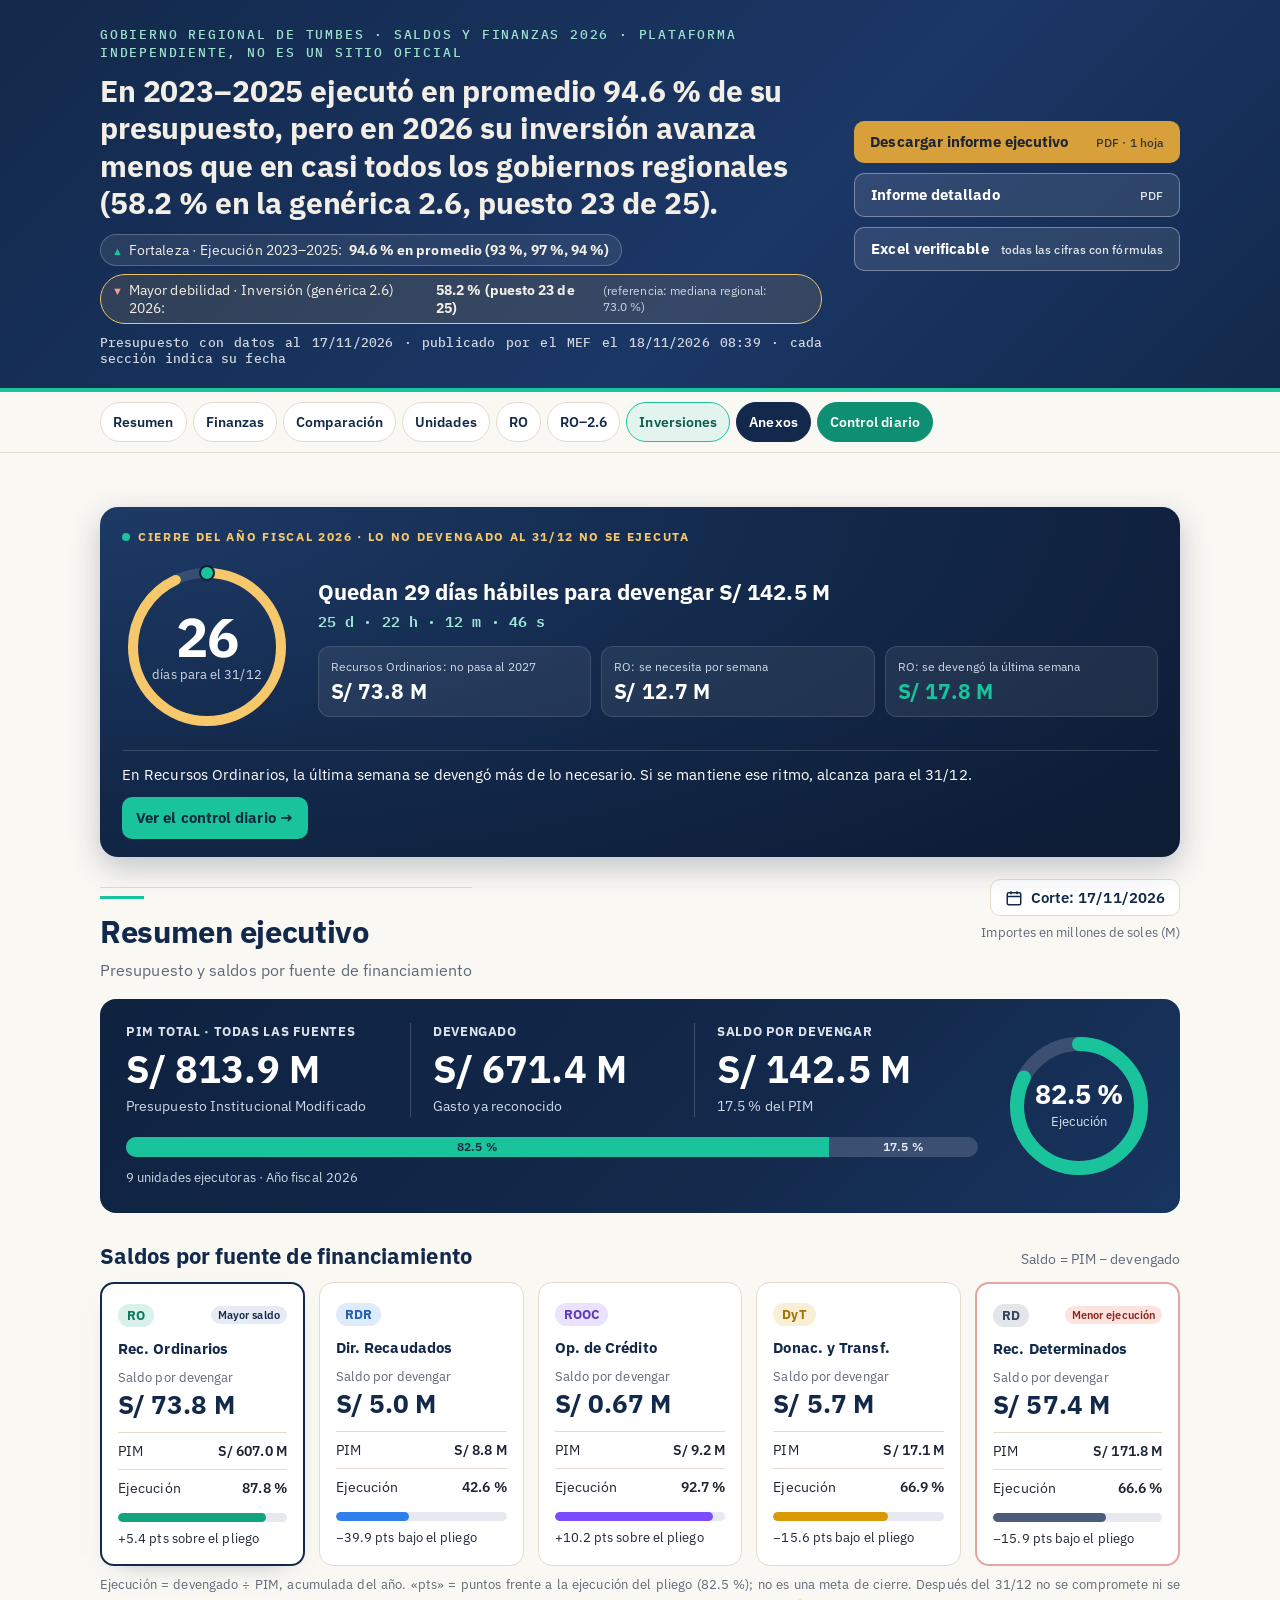
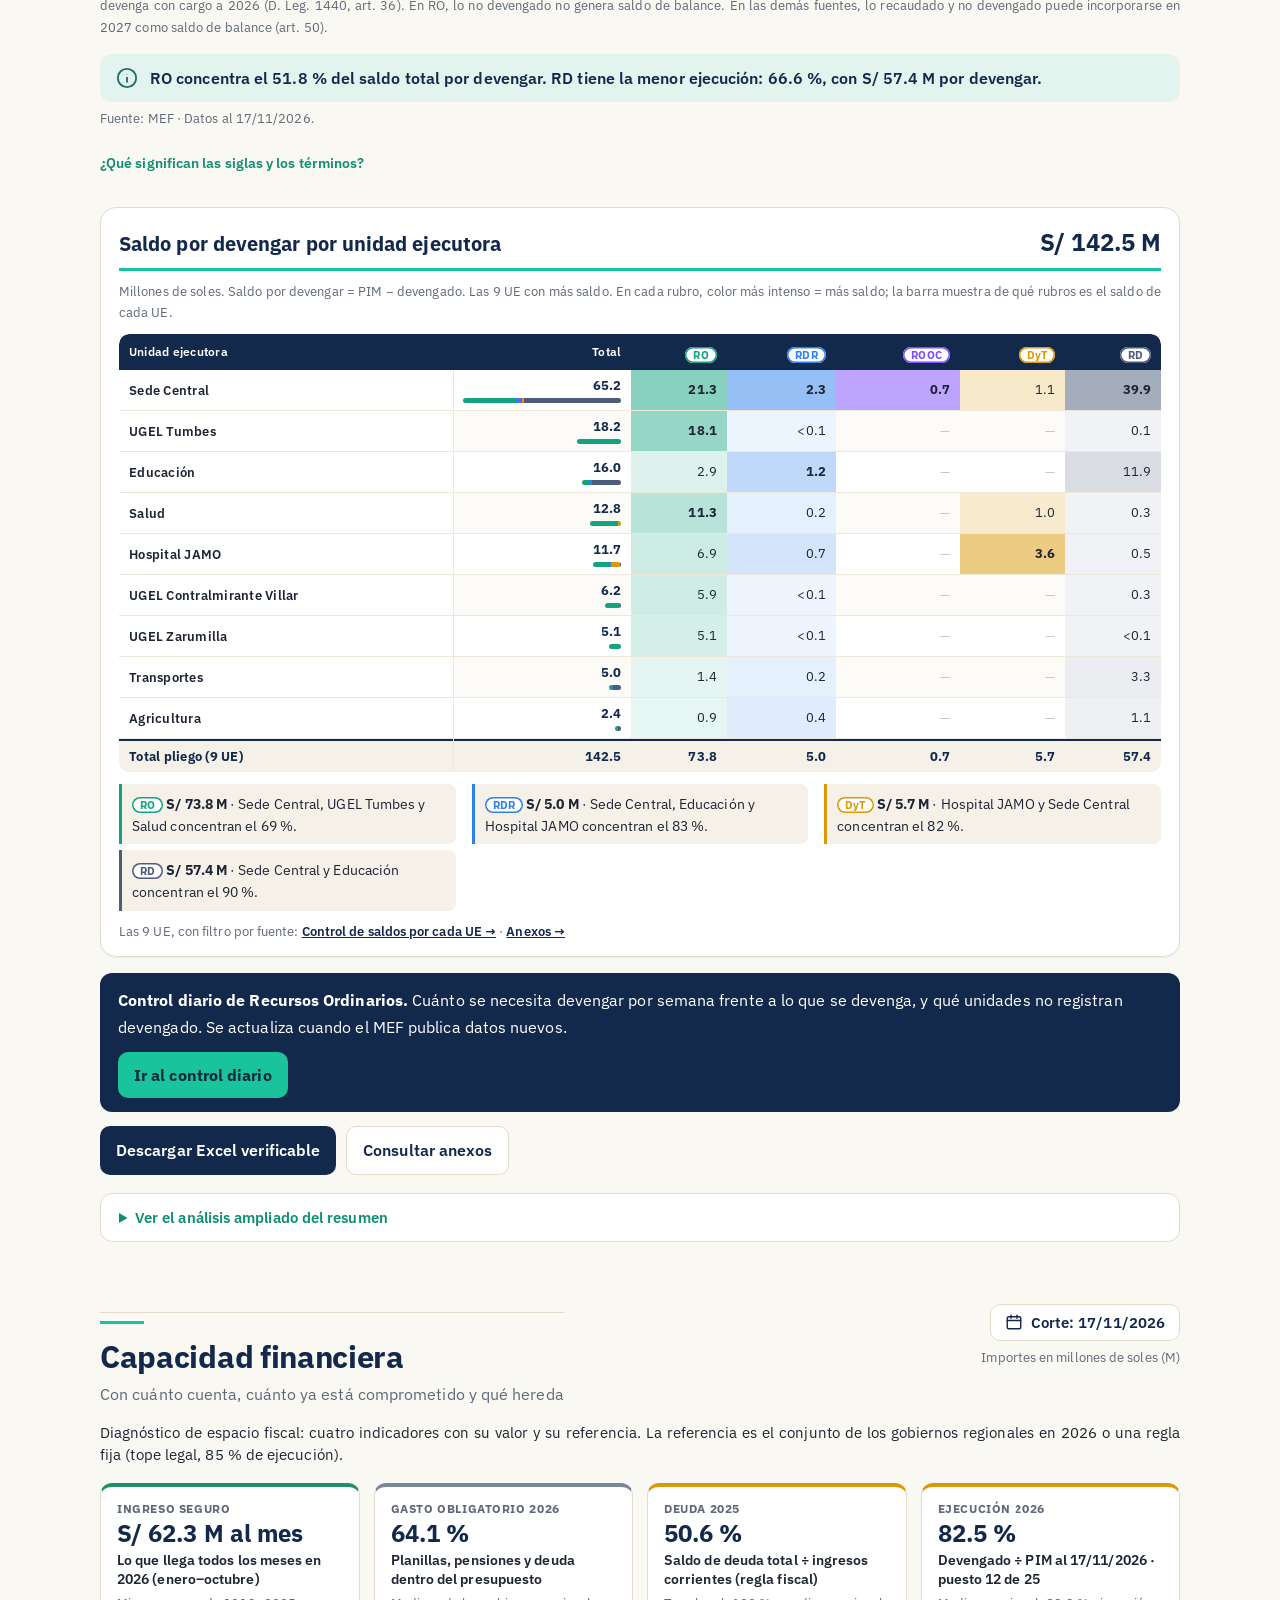
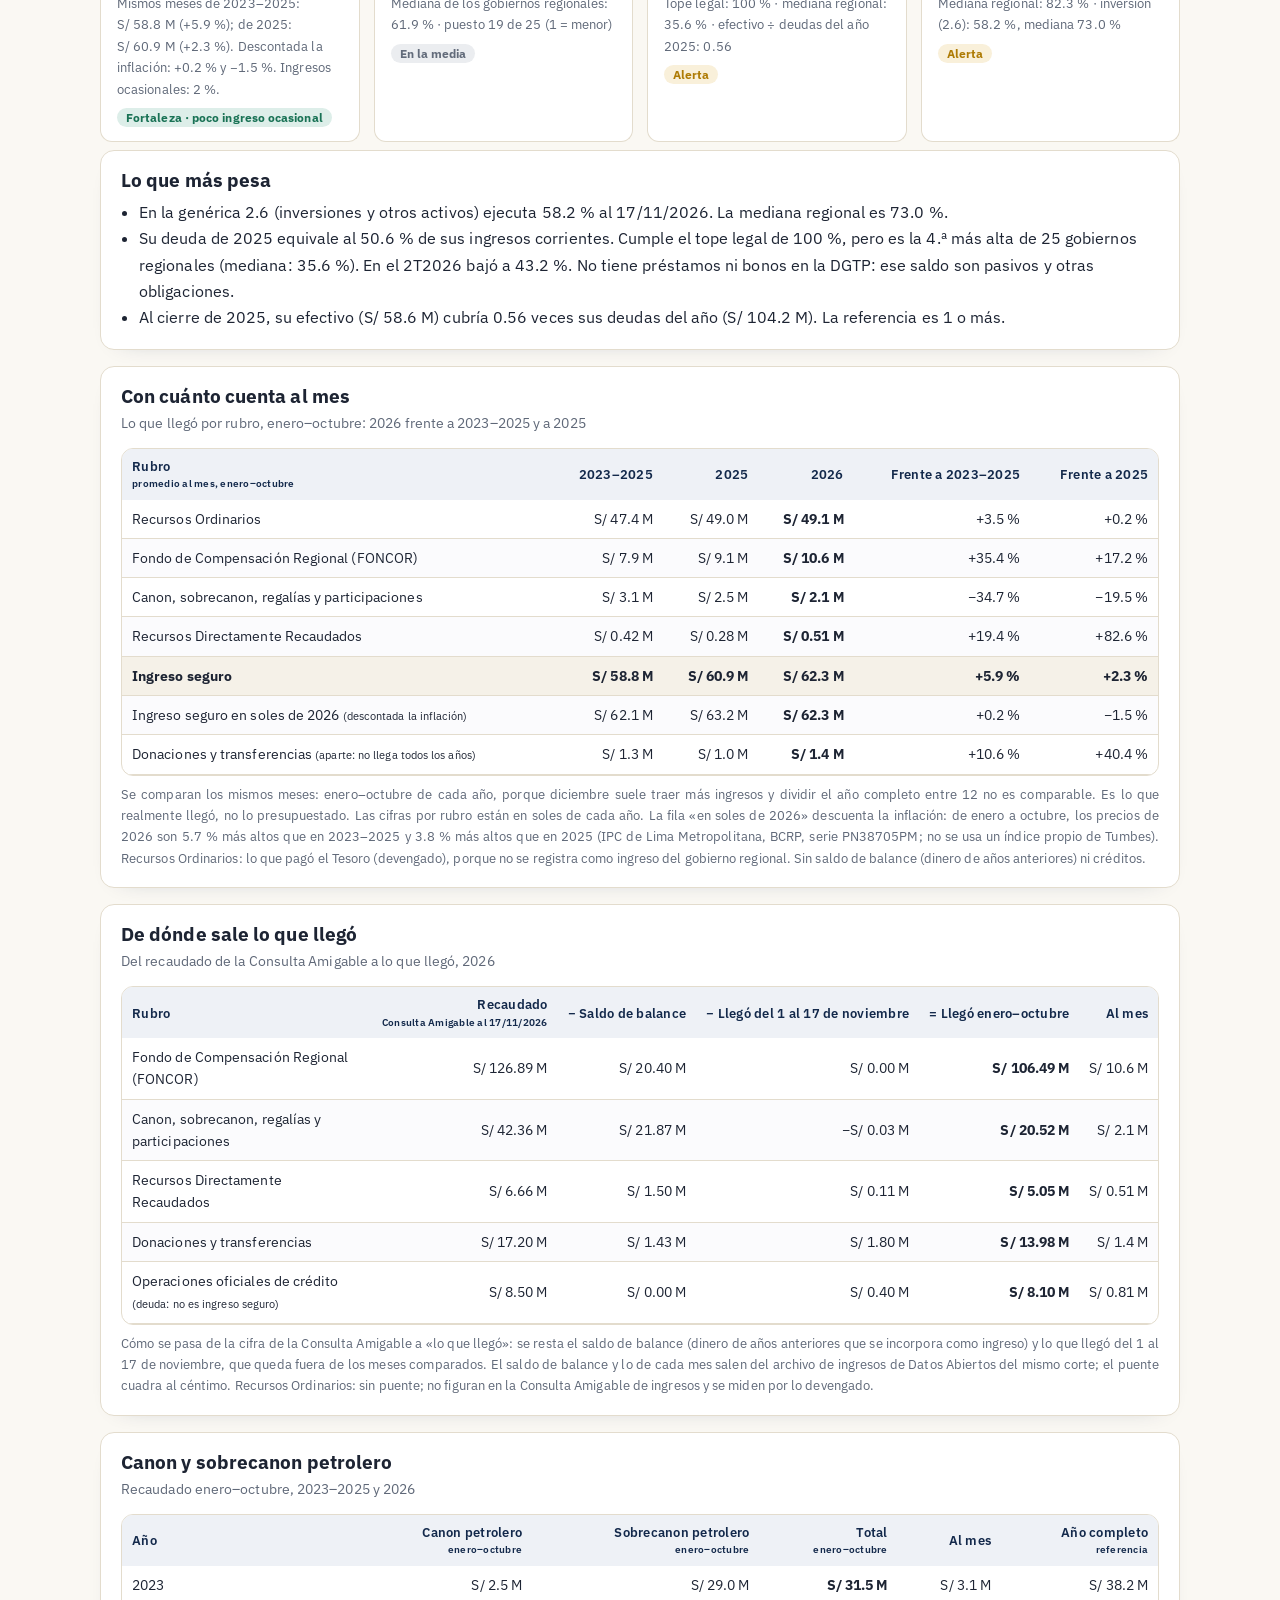
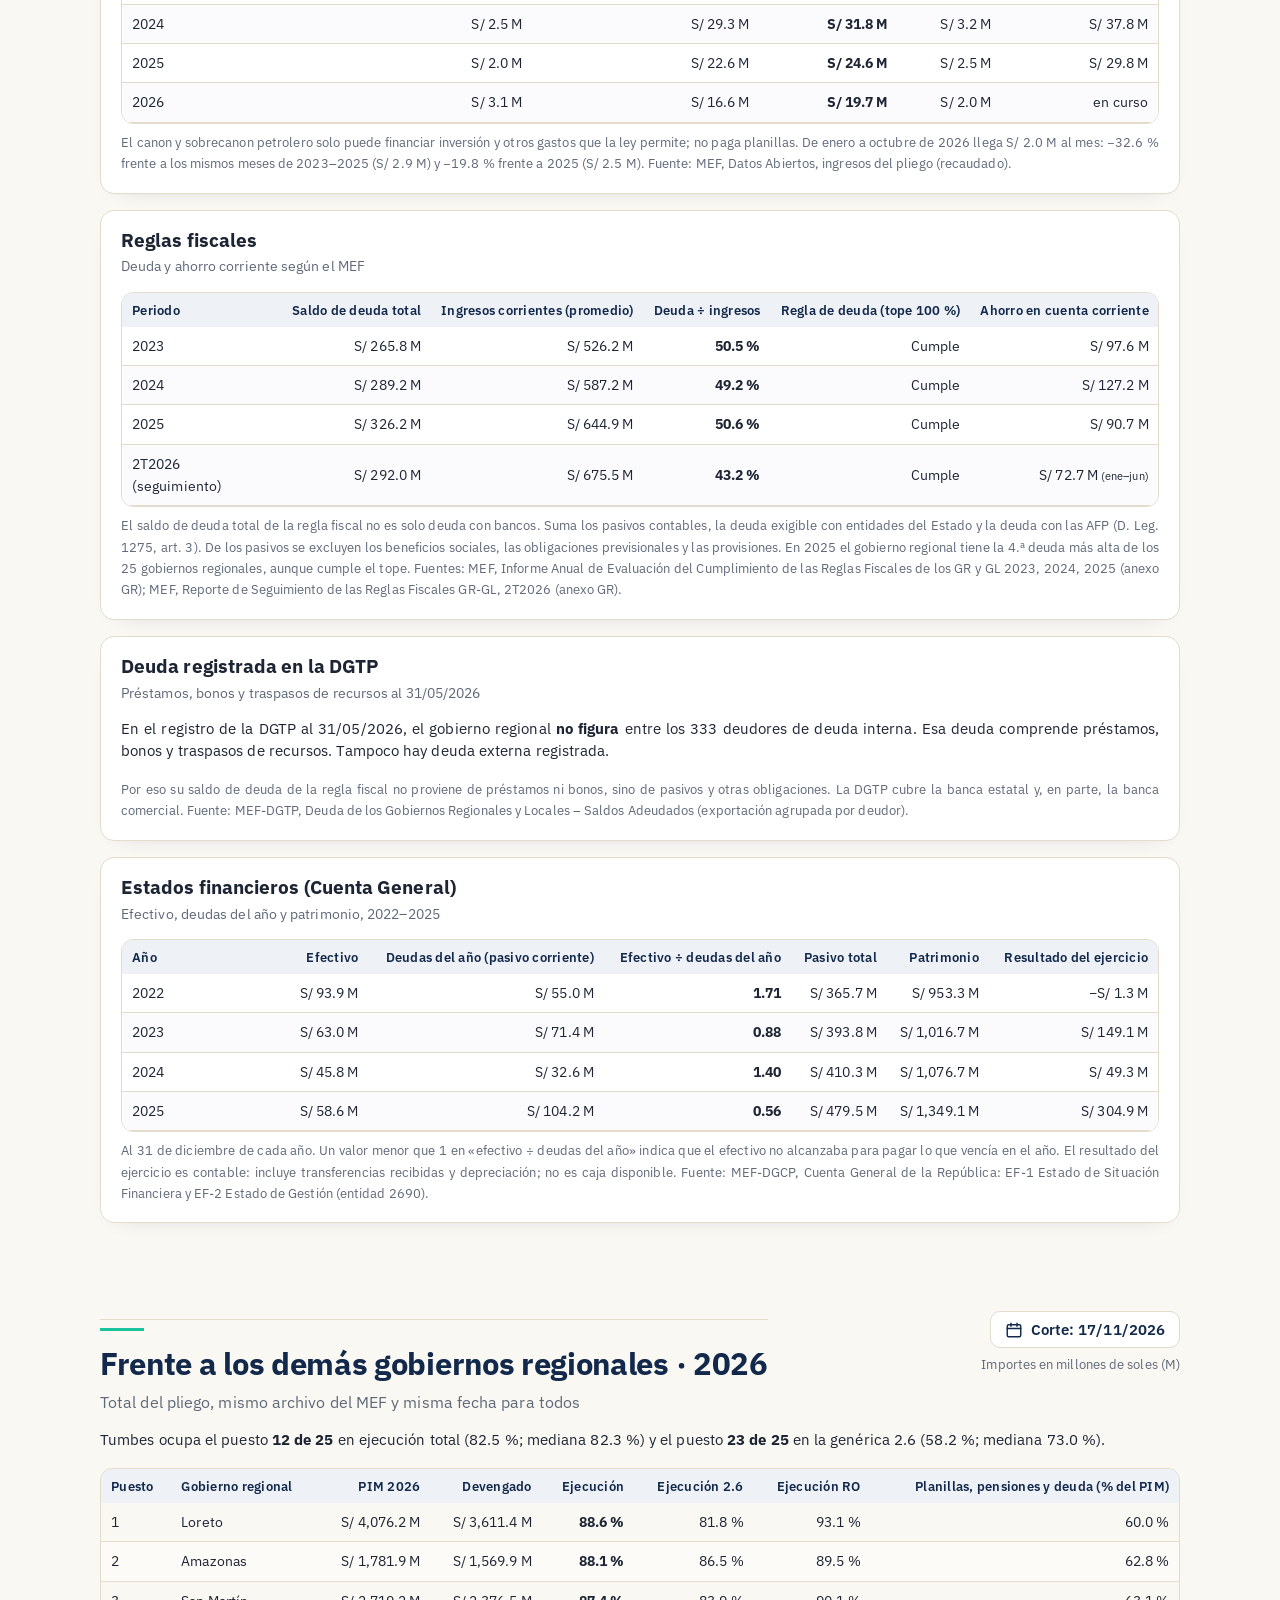
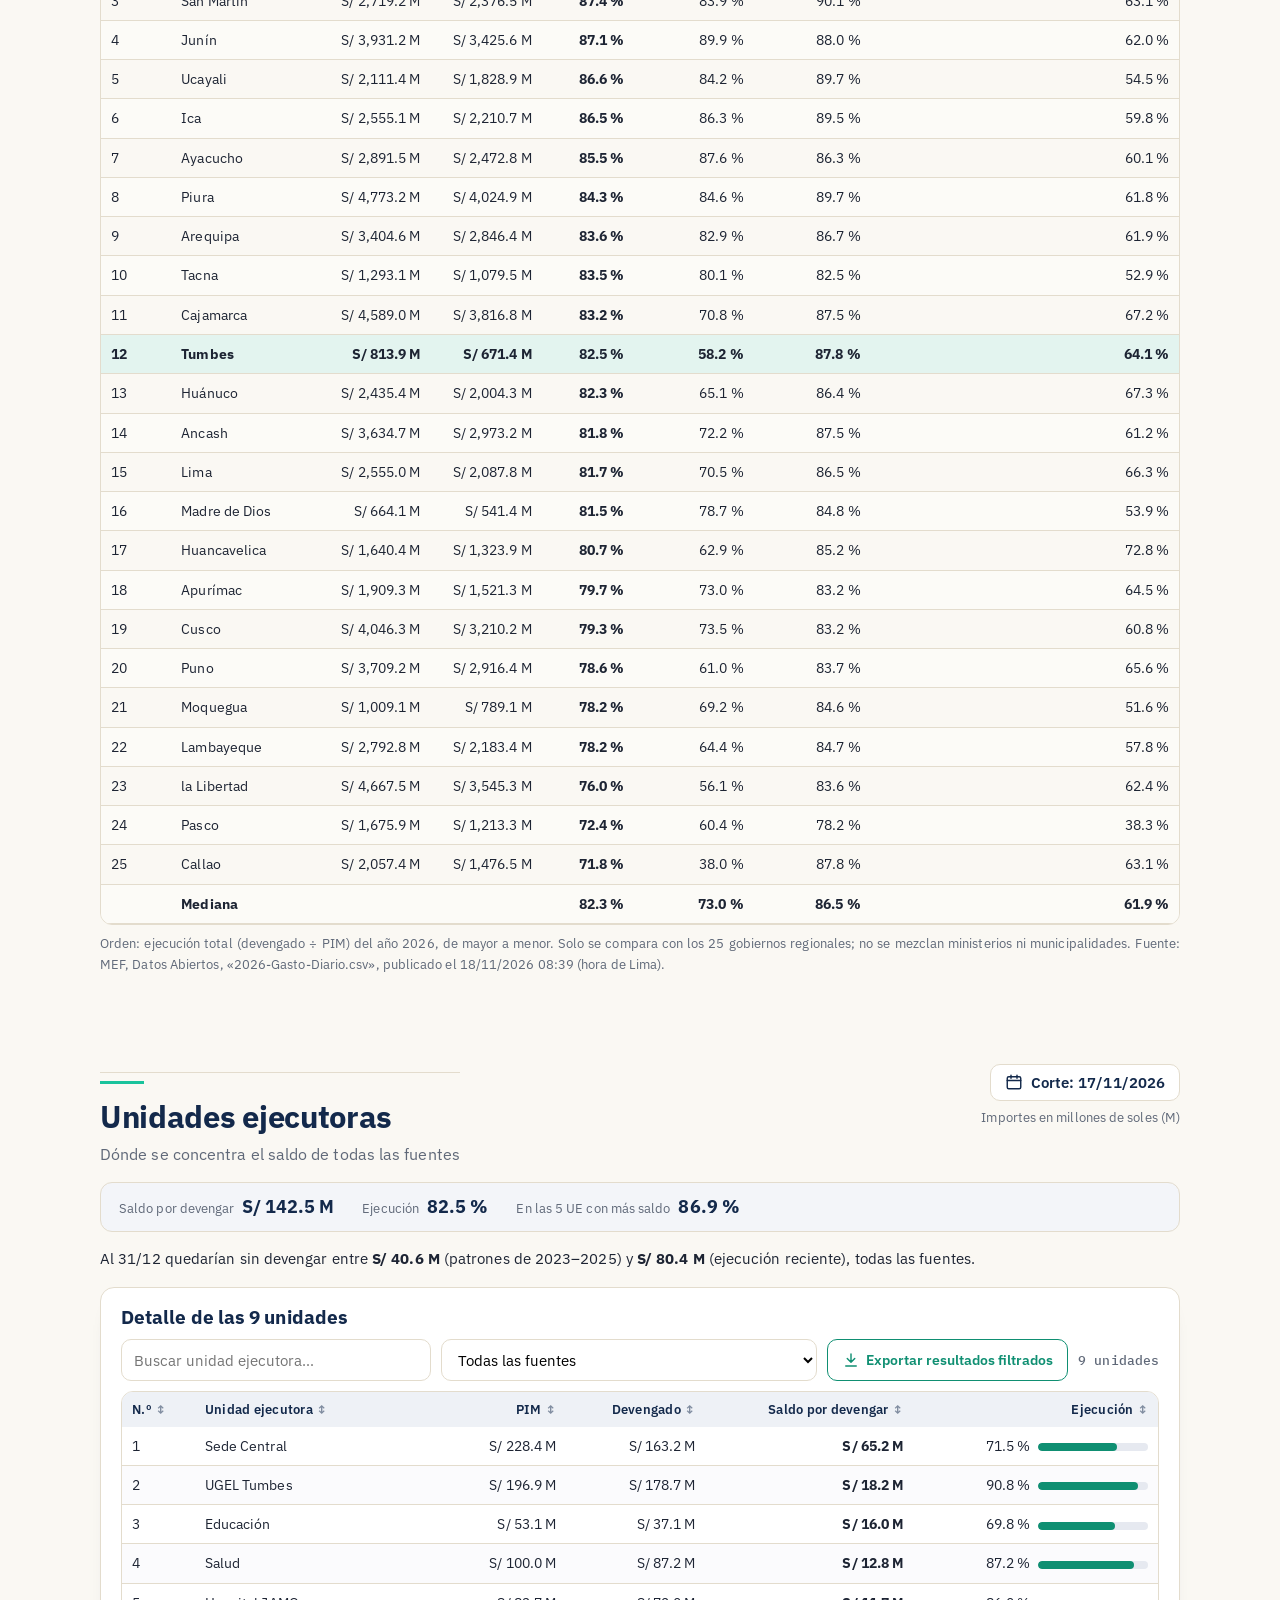
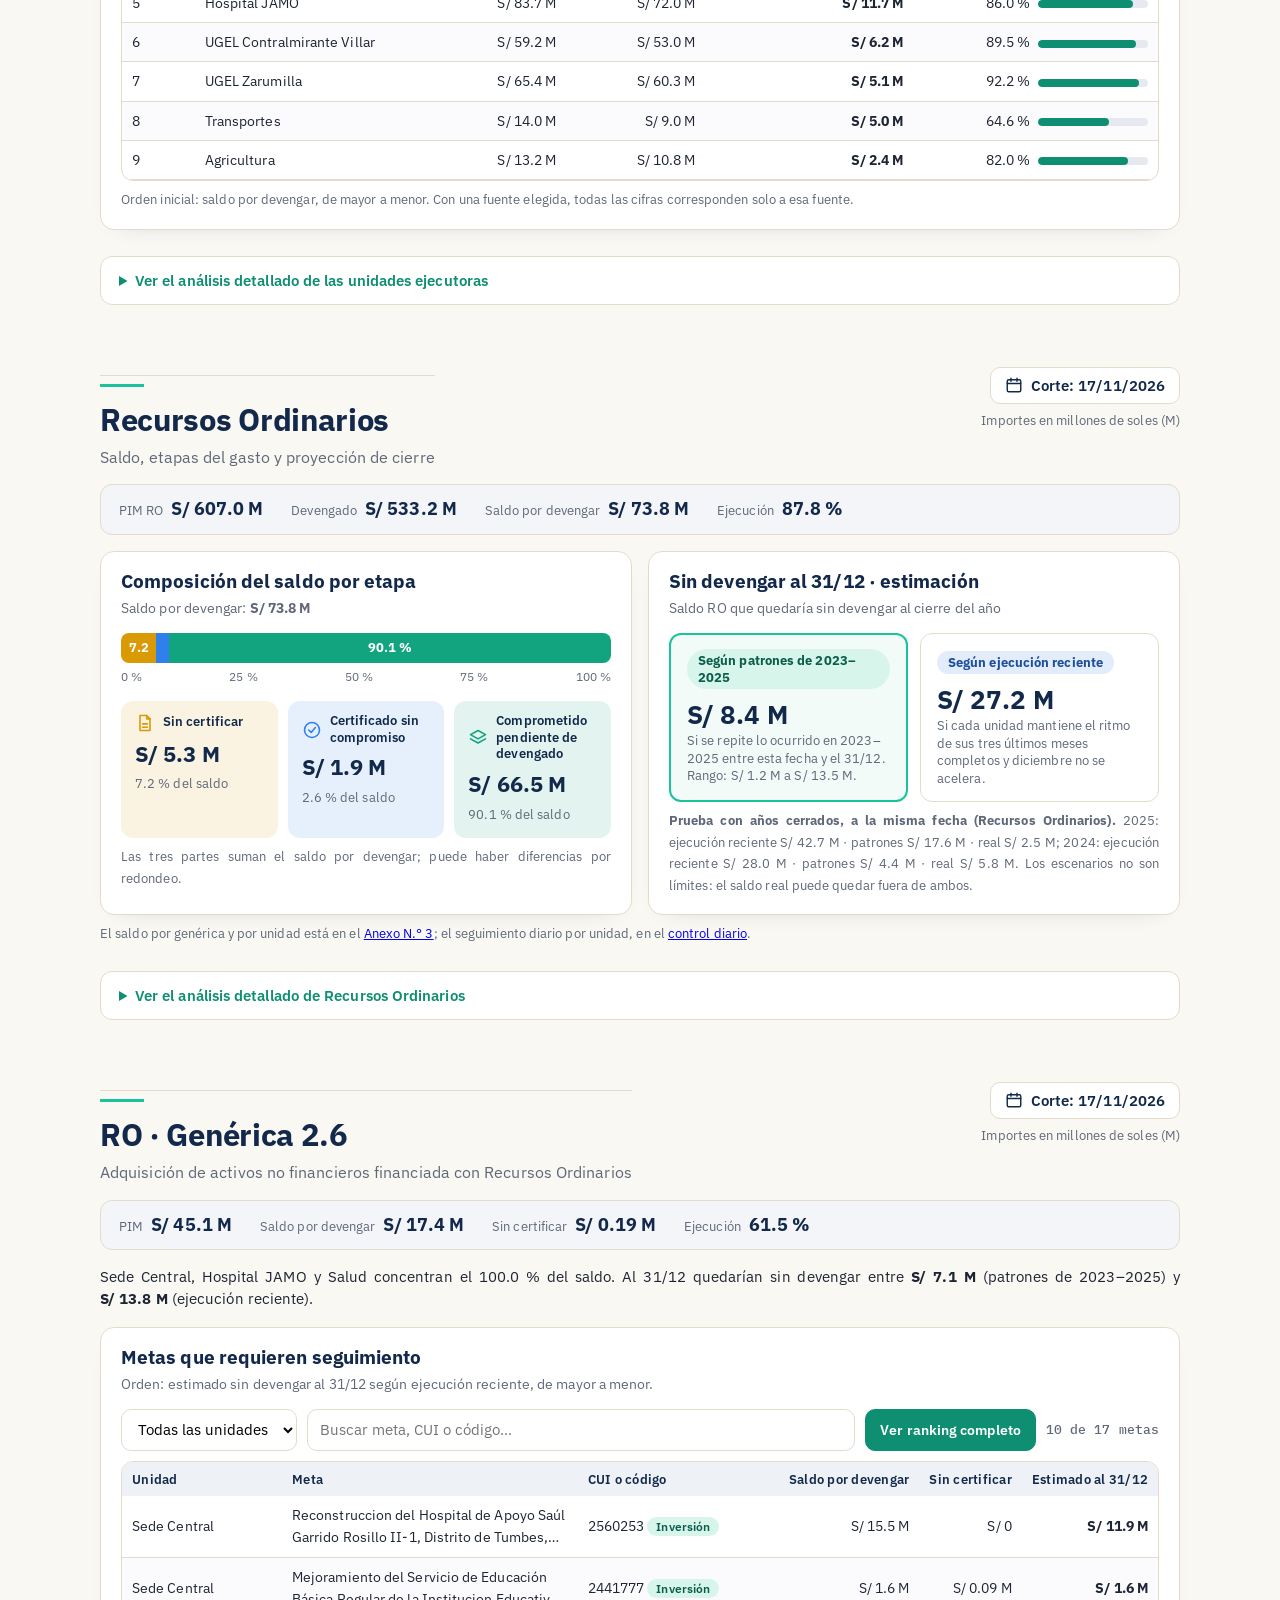
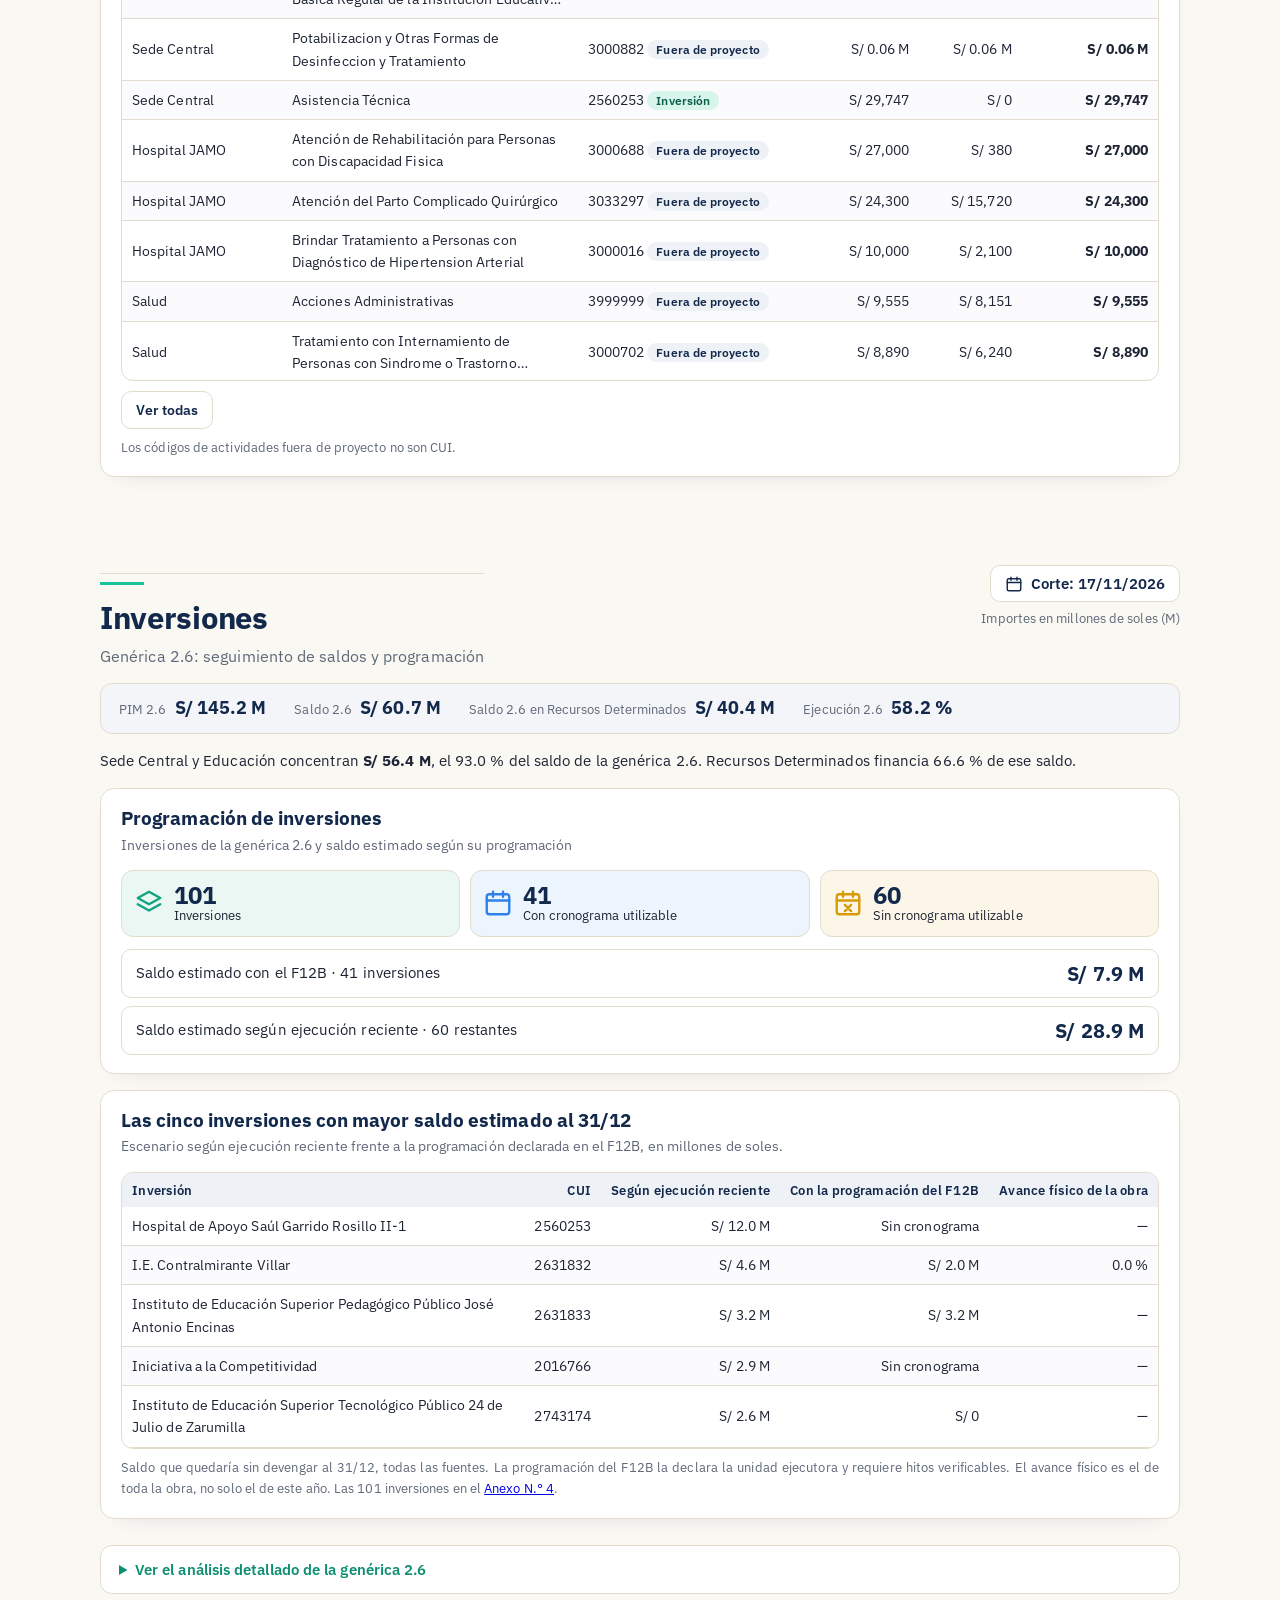
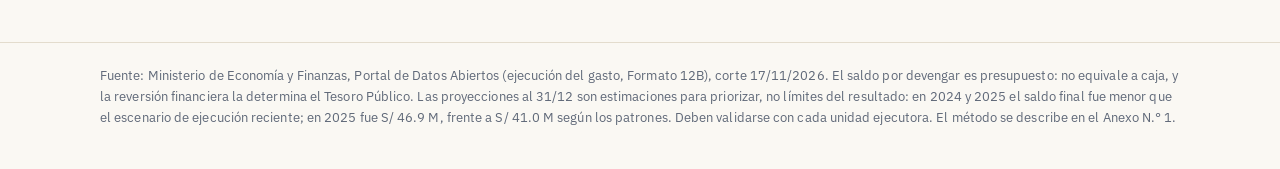
==== goretumbes/index.html @ 16167aa4 "Control RO GORE Tumbes: consulta sin corte nuevo · informe al 17/11/2026" ====
<!doctype html><html lang="es"><head><meta charset="utf-8"><meta name="viewport" content="width=device-width, initial-scale=1"><meta name="ctx-csv" content="[&quot;Ámbito: Gobierno Regional del Departamento de Tumbes, pliego 461&quot;, &quot;Corte: 17/11/2026&quot;, &quot;Fuente: Ministerio de Economía y Finanzas, Datos Abiertos (ejecución del gasto y Formato 12B)&quot;, &quot;Importes en soles&quot;]"><title>Presupuesto y saldos del GORE Tumbes al 17/11/2026</title><meta name="description" content="Saldos por ejecutar del Gobierno Regional del Departamento de Tumbes y sus unidades ejecutoras, Recursos Ordinarios, genérica 2.6 y proyección al cierre.">
<link rel="preconnect" href="https://fonts.googleapis.com"><link rel="stylesheet" href="https://fonts.googleapis.com/css2?family=Source+Serif+4:wght@600;700&family=IBM+Plex+Sans:wght@400;600&family=IBM+Plex+Mono:wght@500;600&display=swap"><style>
:root{--bg:#faf8f3;--card:#fff;--ink:#1d2433;--muted:#5f6878;--line:#e3dccd;--soft:#f5f1e8;--navy:#13294b;--gold:#d7a03a;--gold-soft:#f6e6c4;
--f-d:"Source Serif 4",Georgia,serif;--f-t:"IBM Plex Sans","Segoe UI",Arial,sans-serif;--f-m:"IBM Plex Mono",Consolas,monospace;color-scheme:light}
*{box-sizing:border-box}html{scroll-behavior:smooth;scroll-padding-top:70px}
body{margin:0;background:var(--bg);color:var(--ink);font:16px/1.6 var(--f-t);-webkit-text-size-adjust:100%}
.wrap{max-width:1120px;margin:0 auto;padding:0 20px}
header.cab{background:var(--navy);color:#f3efe6;padding:34px 0 26px;border-bottom:4px solid var(--gold)}
.eyebrow{font:500 11.5px/1.4 var(--f-m);letter-spacing:.09em;text-transform:uppercase;color:var(--gold)}
h1{font:700 clamp(26px,4vw,40px)/1.15 var(--f-d);margin:8px 0 10px}
.sub{color:#cfd6e2;max-width:760px;margin:0;text-align:left}
.meta{margin-top:14px;font:500 12.5px var(--f-m);color:#cfd6e2}
nav.saltos{position:sticky;top:0;z-index:5;background:rgba(250,248,243,.96);backdrop-filter:blur(6px);border-bottom:1px solid var(--line)}
nav.saltos .wrap{display:flex;gap:6px;overflow-x:auto;padding:10px 20px;scrollbar-width:none}
nav.saltos a{flex:none;text-decoration:none;color:var(--navy);font:600 13.5px var(--f-t);padding:8px 12px;border-radius:999px;border:1px solid var(--line);background:#fff;min-height:40px;display:flex;align-items:center}
nav.saltos a.prim{background:var(--navy);color:#fff;border-color:var(--navy)}
section{padding:34px 0 8px}
h2{font:700 clamp(22px,3vw,28px)/1.2 var(--f-d);color:var(--navy);margin:0 0 6px}
h3{font:700 18px/1.3 var(--f-d);color:var(--navy);margin:26px 0 8px}
p{margin:0 0 14px;text-align:justify}
.kpis{display:grid;grid-template-columns:repeat(auto-fit,minmax(220px,1fr));gap:14px;margin:22px 0 10px}
.k{background:var(--card);border:1px solid var(--line);border-top:4px solid var(--navy);border-radius:12px;padding:16px 18px}
.k.oro{border-top-color:var(--gold)}
.k .v{font:700 28px/1.1 var(--f-d);color:var(--navy)}
.k .l{font-weight:600;margin-top:4px}
.k small{display:block;color:var(--muted);font-size:13px;margin-top:4px;line-height:1.4}
.tabla{background:#fff;border:1px solid var(--line);border-radius:12px;overflow-x:auto;margin:10px 0 6px}
table{border-collapse:collapse;width:100%;font-size:14px}
th{background:var(--navy);color:#fff;font:600 12.5px/1.3 var(--f-t);text-align:right;padding:10px 12px;position:sticky;top:0;white-space:nowrap}
th:first-child,td:first-child{text-align:left}
td{padding:9px 12px;border-bottom:1px solid var(--line);text-align:right;font-variant-numeric:tabular-nums;white-space:nowrap}
td.txt,th.txt{white-space:normal;min-width:220px;text-align:left}
tr.tot td{font-weight:700;background:var(--soft)}
.nota{font-size:13px;color:var(--muted);margin:4px 0 18px}
.graf{background:#fff;border:1px solid var(--line);border-radius:12px;padding:16px;margin:12px 0}
.barra{display:grid;grid-template-columns:minmax(120px,240px) 1fr 92px;gap:10px;align-items:center;margin:7px 0;font-size:13.5px}
.barra .b{height:16px;background:var(--soft);border-radius:4px;overflow:hidden}
.barra .b i{display:block;height:100%;background:var(--navy)}
.barra .b i.g{background:var(--gold)}
.barra .n{text-align:right;font:600 13px var(--f-m)}
ol.rec{padding-left:22px;max-width:900px}ol.rec li{margin-bottom:14px;text-align:justify}
.descargas{display:flex;flex-wrap:wrap;gap:10px;margin:14px 0}
.btn{display:inline-flex;align-items:center;gap:8px;min-height:44px;padding:10px 16px;border-radius:10px;background:var(--navy);color:#fff;text-decoration:none;font-weight:600}
.btn.sec{background:#fff;color:var(--navy);border:1px solid var(--line)}
.tabs{display:flex;flex-wrap:wrap;gap:6px;margin:16px 0}
.tabs button{font:600 13.5px var(--f-t);border:1px solid var(--line);background:#fff;color:var(--navy);border-radius:999px;padding:9px 14px;min-height:42px;cursor:pointer}
.tabs button[aria-selected=true]{background:var(--navy);color:#fff;border-color:var(--navy)}
.buscar{display:flex;gap:10px;align-items:center;flex-wrap:wrap;margin:8px 0}
.buscar input{flex:1;min-width:220px;font:15px var(--f-t);padding:11px 14px;border:1px solid var(--line);border-radius:10px;background:#fff}
.buscar span{font:500 13px var(--f-m);color:var(--muted)}
th.ord{cursor:pointer}th.ord::after{content:" ↕";opacity:.5}th.asc::after{content:" ↑";opacity:1}th.desc::after{content:" ↓";opacity:1}
.anexo-desc{color:var(--muted);font-size:14px;margin:0 0 8px}
.res-cab{display:flex;justify-content:space-between;align-items:flex-start;gap:14px;flex-wrap:wrap;margin-bottom:16px}
.res-cab .sub2{color:var(--muted);margin:2px 0 0}
.corte{text-align:right}.corte b{display:inline-flex;align-items:center;gap:8px;border:1px solid var(--line);background:#fff;border-radius:10px;padding:8px 14px;font:600 15px var(--f-t);color:var(--navy)}
.corte small{display:block;color:var(--muted);font-size:12.5px;margin-top:6px}
.hero{background:linear-gradient(135deg,#0f2240,#13294b 60%,#183560);color:#fff;border-radius:16px;padding:24px 26px;display:grid;grid-template-columns:1fr auto;gap:26px;align-items:center}
.hero .tres{display:grid;grid-template-columns:repeat(3,1fr)}
.hero .tres>div{padding:0 22px;border-left:1px solid rgba(255,255,255,.18)}.hero .tres>div:first-child{padding-left:0;border-left:0}
.hero .et{font:700 12.5px/1.3 var(--f-t);letter-spacing:.05em;text-transform:uppercase;color:#dbe3ef}
.hero .num{font:700 clamp(26px,3.4vw,38px)/1.15 var(--f-t);margin:8px 0 4px;white-space:nowrap}
.hero .ds{font-size:13.5px;color:#cfd8e6}
.hero .barra2{display:flex;height:20px;border-radius:999px;overflow:hidden;background:#3b4f72;margin:20px 0 10px;font:600 12px/20px var(--f-t)}
.hero .barra2 i{display:block;background:#19c39c;color:#0d2b3e;text-align:center;font-style:normal}.hero .barra2 span{flex:1;text-align:center;color:#e8eef7}
.hero .pie2{font-size:13px;color:#cfd8e6}
.anillo{width:150px;height:150px;position:relative}.anillo svg{transform:rotate(-90deg)}
.anillo div{position:absolute;inset:0;display:flex;flex-direction:column;align-items:center;justify-content:center}
.anillo b{font:700 27px/1 var(--f-t)}.anillo small{font-size:13px;color:#dbe3ef;margin-top:4px}
.fuentes-cab{display:flex;justify-content:space-between;align-items:baseline;gap:10px;flex-wrap:wrap;margin:30px 0 12px}
.fuentes-cab h3{margin:0;font:700 22px/1.2 var(--f-t)}.fuentes-cab span{color:var(--muted);font-size:13.5px}
.fuentes{display:grid;grid-template-columns:repeat(auto-fit,minmax(196px,1fr));gap:14px}
.fte{background:#fff;border:1px solid var(--line);border-radius:14px;padding:16px;display:flex;flex-direction:column}
.fte.top{border:2px solid var(--navy);box-shadow:0 10px 26px -20px rgba(19,41,75,.6)}
.fte.bajo{border:2px solid #e3a59e}
.fte .badge.rojo{background:#fde3e0;color:#8c231a}
.fte .badge+.badge{margin-left:6px}
.fte .cierre{font-size:12.5px;line-height:1.35;color:var(--muted);margin-top:10px;padding-top:8px;border-top:1px dashed var(--line)}
.fte .cierre.ro{color:#8c231a;font-weight:600}
.fte .fc{display:flex;align-items:center;gap:8px;min-height:30px;flex-wrap:nowrap}.fte svg{flex:none;color:var(--c)}
.fte .sg{font:700 13px var(--f-t);padding:3px 9px;border-radius:999px;background:color-mix(in srgb,var(--c) 16%,#fff);color:color-mix(in srgb,var(--c) 75%,#000)}
.fte .badge{margin-left:auto;font:600 10.5px var(--f-t);padding:2px 7px;border-radius:999px;background:#e6ebf3;color:var(--navy);white-space:nowrap}
.fte h4{font:700 15px/1.25 var(--f-t);color:var(--navy);margin:10px 0 0;white-space:nowrap;overflow:hidden;text-overflow:ellipsis}
.fte .l2{font-size:13px;color:var(--muted);margin-top:8px}
.fte .mo{font:700 26px/1.15 var(--f-t);color:var(--navy);margin:2px 0 12px;white-space:nowrap}
.fte .fl{display:flex;justify-content:space-between;font-size:13.5px;padding:7px 0;border-top:1px solid var(--line)}
.fte .fl b{font-weight:600}
.fte .bar{height:9px;background:#e6e9f0;border-radius:999px;overflow:hidden;margin-top:6px}.fte .bar i{display:block;height:100%;background:var(--c);border-radius:999px}
.idea{display:flex;align-items:center;gap:12px;background:#e3f4ef;border-radius:12px;padding:13px 16px;margin:16px 0 6px;font:600 15.5px var(--f-t);color:var(--navy)}
.idea svg{flex:none;color:#1f6f68}
@media(max-width:820px){.hero{grid-template-columns:1fr;padding:20px}.hero .tres{grid-template-columns:1fr;gap:14px}.hero .tres>div{padding:0;border-left:0}.anillo{display:none}.corte{text-align:left}.fte h4{white-space:normal}}
footer{margin-top:40px;border-top:1px solid var(--line);padding:22px 0 40px;color:var(--muted);font-size:13px}

/* —— capa premium: escala tipográfica modular (1.25), ritmo vertical de 8 px y detalles editoriales —— */
:root{--s-1:.8rem;--s0:1rem;--s1:1.25rem;--s2:1.563rem;--s3:1.953rem;--s4:2.441rem;--s5:3.052rem}
body{font-size:var(--s0);line-height:1.65;letter-spacing:.005em}
header.cab{padding:56px 0 40px;background:linear-gradient(135deg,#13294b 0%,#1b3766 60%,#13294b 100%)}
header.cab h1{font-size:clamp(var(--s3),5vw,var(--s5));letter-spacing:-.015em;line-height:1.08;max-width:22ch}
.eyebrow{font-size:var(--s-1);letter-spacing:.14em}
h2{font-size:clamp(var(--s2),3.4vw,var(--s3));letter-spacing:-.01em;padding-top:8px;border-top:1px solid var(--line);margin-top:8px}
h2::before{content:"";display:block;width:44px;height:3px;background:var(--gold);margin:0 0 14px}
h3{font-size:var(--s1)}
section{padding:48px 0 8px}
.k{padding:20px 22px;box-shadow:0 1px 0 rgba(19,41,75,.04),0 8px 24px -18px rgba(19,41,75,.35)}
.k .v{font-size:clamp(var(--s3),3.6vw,2.3rem);letter-spacing:-.02em;font-variant-numeric:lining-nums tabular-nums}
.k .l{font-size:var(--s0)}
p{hyphens:auto;-webkit-hyphens:auto}
.tabla{box-shadow:0 8px 24px -20px rgba(19,41,75,.4)}
th{letter-spacing:.02em}
tbody tr:nth-child(even) td{background:#fcfbf7}
tbody tr:hover td{background:var(--gold-soft)}
.nota{font-size:var(--s-1)}
.graf{padding:20px 22px}
/* policromía por bloque temático */
.t-ro{--tono:#a86a12;--tinte:#fbf3e4}.t-ro26{--tono:#1f6f68;--tinte:#e8f3f1}.t-g26{--tono:#4b3b8f;--tinte:#efecf8}.t-dec{--tono:#9e2a2b;--tinte:#f9ecec}
.t-ro,.t-ro26,.t-g26{--tono:#13294b;--tinte:#f5f1e8}
section[class^="t-"] h2{color:var(--navy)}section[class^="t-"] h2::before{background:var(--turq)}
:root{--f-d:"IBM Plex Sans","Segoe UI",Arial,sans-serif}
h2::before{background:var(--turq)}
header.cab{border-bottom-color:var(--turq)}
/* —— vistas: paneles, gráficos y tablas consultables —— */
:root{--turq:#19c39c;--turq-d:#0f8f72;--turq-s:#e3f4ef;--alto:#c0392b;--medio:#d99a06;--bajo:#1f8f6a}
.vista{margin:6px 0 26px}
.vcab{display:flex;justify-content:space-between;align-items:flex-start;gap:12px;flex-wrap:wrap;margin-bottom:14px}
.vcab .sub2{color:var(--muted);margin:2px 0 0}
.hero4{background:linear-gradient(135deg,#0f2240,#13294b 60%,#183560);color:#fff;border-radius:16px;padding:22px 24px;display:grid;grid-template-columns:repeat(auto-fit,minmax(200px,1fr));gap:0;align-items:center}
.hero4>div{padding:4px 20px;border-left:1px solid rgba(255,255,255,.18);min-width:0}.hero4>div:first-child{border-left:0;padding-left:4px}
.hero4 .et{font:700 12.5px/1.3 var(--f-t);letter-spacing:.05em;text-transform:uppercase;color:#dbe3ef}
.hero4 .num{font:700 clamp(24px,3vw,34px)/1.15 var(--f-t);margin:8px 0 4px;white-space:nowrap;font-variant-numeric:tabular-nums}
.hero4 .ds{font-size:13.5px;color:#cfd8e6}
.hero4 .anillo2{display:flex;justify-content:center}
.chip{display:inline-flex;align-items:center;gap:6px;font:600 12.5px var(--f-t);padding:3px 10px;border-radius:999px;background:#d8f5ec;color:#0b5e4a;margin-top:6px}
.chip.sube{background:#fde3e0;color:#8c231a}
.rejilla{display:grid;grid-template-columns:repeat(auto-fit,minmax(min(440px,100%),1fr));gap:16px;margin-top:16px}
.panel2{background:#fff;border:1px solid var(--line);border-radius:14px;padding:18px 20px;box-shadow:0 8px 24px -22px rgba(19,41,75,.45);min-width:0}
.panel2 h3{margin:0;font:700 19px/1.25 var(--f-t);color:var(--navy)}
.panel2 .ps{color:var(--muted);font-size:13.5px;margin:3px 0 14px}
.hb{display:grid;grid-template-columns:minmax(90px,max-content) 1fr;column-gap:12px;row-gap:6px;align-items:center;font-size:13.5px}
.hb .lb{text-align:right;color:var(--ink);white-space:nowrap;overflow:hidden;text-overflow:ellipsis;max-width:170px}
.hb .tr{position:relative;height:22px;background-image:var(--grid);background-size:var(--paso) 100%;background-repeat:repeat-x}
.hb .tr.dob{height:34px}
.hb .tr i{position:absolute;left:0;height:14px;top:4px;border-radius:0 3px 3px 0;background:var(--c,#13294b)}
.hb .tr.dob i{height:12px;top:3px}.hb .tr.dob i+i{top:18px}
.hb .tr b{position:absolute;top:2px;font:600 12.5px var(--f-t);white-space:nowrap;color:var(--navy);padding-left:6px}
.hb .tr.dob b{top:0}.hb .tr.dob b+b{top:15px}
.hb .ej{grid-column:2;position:relative;height:18px;border-top:1px solid #c9cfda;font:12px var(--f-t);color:var(--muted)}
.hb .ej span{position:absolute;top:3px;transform:translateX(-50%);white-space:nowrap}
.hb .ej span:first-child{transform:none}
.hb .et2{grid-column:2;text-align:center;font-size:12.5px;color:var(--muted)}
.ley2{display:flex;gap:16px;flex-wrap:wrap;font-size:13px;color:var(--ink);margin-top:10px}
.ley2 span::before{content:"";display:inline-block;width:12px;height:12px;border-radius:3px;background:var(--c);margin-right:6px;vertical-align:-1px}
.aviso{display:flex;align-items:center;gap:12px;border-radius:12px;padding:12px 16px;margin:14px 0 4px;font:600 15px var(--f-t);color:var(--navy);background:var(--turq-s)}
.aviso svg{flex:none}.aviso.info svg{color:var(--turq-d)}
.aviso.ambar{background:#fbeccc}.aviso.ambar svg{color:#a86a12}
.aviso small{font-weight:400;color:var(--ink);font-size:13.5px}
.etapas{display:flex;height:30px;border-radius:8px;overflow:hidden;font:700 13px/30px var(--f-t);color:#fff;text-align:center;margin-top:6px}
.etapas i{display:block;font-style:normal;min-width:2px}
.ejeP{display:flex;justify-content:space-between;font-size:12px;color:var(--muted);margin:4px 0 14px}
.trio{display:grid;grid-template-columns:repeat(auto-fit,minmax(150px,1fr));gap:10px}
.trio>div{border-radius:12px;padding:12px 14px;background:color-mix(in srgb,var(--c) 12%,#fff)}
.trio .t1{font:600 13px/1.3 var(--f-t);color:var(--navy);display:flex;gap:8px;align-items:center}
.trio .t1 svg{color:var(--c);flex:none}
.trio b{display:block;font:700 22px/1.2 var(--f-t);color:var(--navy);margin:8px 0 2px;white-space:nowrap}
.trio small{color:var(--muted);font-size:12.5px}
.dos2{display:grid;grid-template-columns:repeat(auto-fit,minmax(170px,1fr));gap:12px}
.esc{border:1px solid var(--line);border-radius:12px;padding:14px 16px;background:#fff}
.esc.p{border:2px solid var(--turq);background:#f2fbf8}
.esc .tg{display:inline-block;font:700 13px var(--f-t);padding:3px 11px;border-radius:999px;background:#d8f5ec;color:#0b5e4a}
.esc.h .tg{background:#e3ecfb;color:#1e4f9c}
.esc b{display:block;font:700 26px/1.2 var(--f-t);color:var(--navy);margin:10px 0 2px;white-space:nowrap}
.esc small{color:var(--muted);font-size:12.5px;display:block;line-height:1.4}
.ttab{width:100%;border-collapse:collapse;font-size:13.5px}
.ttab th{background:#eef1f6;color:var(--navy);font:600 12.5px/1.3 var(--f-t);padding:9px 10px;text-align:right;position:static;white-space:nowrap}
.ttab th:first-child,.ttab td:first-child,.ttab th.tx{text-align:left}
.ttab td{padding:8px 10px;border-bottom:1px solid var(--line);text-align:right;white-space:nowrap;font-variant-numeric:tabular-nums}
.ttab td.tx{text-align:left;white-space:normal;min-width:160px}
.ttab th.ord{cursor:pointer}
.mb{display:inline-block;width:110px;height:8px;background:#e6e9f0;border-radius:999px;overflow:hidden;vertical-align:middle;margin-left:8px}
.mb i{display:block;height:100%;background:var(--turq-d);border-radius:999px}
.ctrl{display:flex;gap:10px;flex-wrap:wrap;align-items:center;margin:0 0 10px}
.ctrl input,.ctrl select{font:14.5px var(--f-t);padding:9px 12px;border:1px solid var(--line);border-radius:10px;background:#fff;min-height:42px}
.ctrl input{flex:1;min-width:200px}
.ctrl .btn2{font:600 14px var(--f-t);padding:9px 14px;border-radius:10px;border:1px solid var(--turq-d);background:#fff;color:var(--turq-d);cursor:pointer;min-height:42px;display:inline-flex;align-items:center;gap:6px;text-decoration:none}
.ctrl .btn2.lleno{background:var(--turq-d);color:#fff}
.ctrl span.c{font:500 13px var(--f-m);color:var(--muted)}
.scroll{overflow:auto;max-height:520px;border:1px solid var(--line);border-radius:12px}
.tag{display:inline-block;font:600 11.5px var(--f-t);padding:2px 9px;border-radius:999px;background:#eef1f6;color:var(--navy);white-space:nowrap}
.tag.inv{background:#d8f5ec;color:#0b5e4a}
.prog{display:grid;grid-template-columns:repeat(3,1fr);gap:10px;margin-bottom:12px}
.prog>div{border-radius:12px;padding:12px;border:1px solid var(--line);display:flex;gap:10px;align-items:center;background:color-mix(in srgb,var(--c) 9%,#fff)}
.prog svg{color:var(--c);flex:none}.prog b{display:block;font:700 24px/1 var(--f-t);color:var(--navy)}.prog small{font-size:12.5px;color:var(--ink);line-height:1.3;display:block}
.fila2{display:flex;justify-content:space-between;align-items:center;gap:12px;border:1px solid var(--line);border-radius:10px;padding:10px 14px;margin-top:8px;font-size:14.5px}
.fila2 b{font:700 20px var(--f-t);color:var(--navy);white-space:nowrap}
.sec-nota{font-size:13px;color:var(--muted);margin:8px 0 0}
section .panel2 .ttab th,.visor2 .ttab th{background:#eef1f6;color:var(--navy)}
.panel2 .ttab tbody tr:nth-child(even) td,.visor2 .ttab tbody tr:nth-child(even) td{background:#fbfbfd}
nav.saltos a.act{background:var(--turq-s);border-color:var(--turq);color:#0b5e4a}
@media(max-width:820px){.hero4{grid-template-columns:1fr 1fr;padding:18px}.hero4>div{padding:10px 8px;border-left:0}.hero4 .anillo2{display:none}
 .prog{grid-template-columns:1fr}.hb .lb{max-width:130px}.mb{width:60px}}
@media(max-width:480px){.hero4{grid-template-columns:1fr}}
@media(max-width:640px){.hb .ej span:nth-child(even){display:none}.hb{padding-right:58px}}

details.amplio{margin:18px 0 0;border:1px solid var(--line);border-radius:12px;background:#fff;padding:0 18px}
details.amplio>summary{cursor:pointer;font:600 15px var(--f-t);color:var(--turq-d);padding:14px 0;min-height:44px}
details.amplio[open]>summary{border-bottom:1px solid var(--line);margin-bottom:12px}
details.amplio .tabla{margin-bottom:6px}
.glos{margin-top:10px;font-size:13.5px}.glos summary{cursor:pointer;color:#bfe9dc;font-weight:600;min-height:32px;display:inline-flex;align-items:center}
.glos dl{display:grid;grid-template-columns:max-content 1fr;gap:4px 12px;margin:8px 0 0;background:rgba(255,255,255,.08);border-radius:10px;padding:10px 14px;color:#e8eef7}
.glos dt{font-weight:700}.glos dd{margin:0}
header.cab{padding:28px 0 22px !important}header.cab h1{font-size:clamp(26px,4vw,38px) !important;max-width:none !important}
.fte .fc{flex-wrap:nowrap;gap:6px}
.cifras{display:flex;flex-wrap:wrap;gap:8px 28px;align-items:baseline;background:#f3f5f9;border:1px solid var(--line);border-radius:12px;padding:12px 18px;margin:4px 0 16px}
.cifras div{display:flex;gap:8px;align-items:baseline}.cifras span{font-size:13px;color:var(--muted)}.cifras b{font:700 18px var(--f-t);color:var(--navy);white-space:nowrap}
.linea{font-size:15px;line-height:1.5;margin:4px 0 16px}.linea b{white-space:nowrap}
#t-met td:nth-child(2){min-width:240px;max-width:380px}#t-met .mt{overflow:hidden;display:-webkit-box;-webkit-line-clamp:2;-webkit-box-orient:vertical}
#t-met th{white-space:nowrap}
.fte .cmp{font-size:12.5px;color:var(--ink);margin-top:6px}
.cuenta{position:relative;overflow:hidden;background:radial-gradient(120% 140% at 0% 0%,#1d3a66 0%,#13294b 55%,#0d1d36 100%);color:#fff;border-radius:18px;padding:22px 22px 18px;margin:6px 0 22px;display:grid;grid-template-columns:auto 1fr;gap:18px 26px;align-items:center;box-shadow:0 10px 30px rgba(19,41,75,.25)}
.cuenta .ojo{font:700 12px var(--f-t);letter-spacing:.14em;text-transform:uppercase;color:#f6c76b;grid-column:1/-1;display:flex;align-items:center;gap:8px}
.cuenta .ojo i{width:8px;height:8px;border-radius:50%;background:#19c39c;flex:none;animation:pulso 1.8s infinite}
@keyframes pulso{0%{box-shadow:0 0 0 0 rgba(25,195,156,.7)}70%{box-shadow:0 0 0 10px rgba(25,195,156,0)}100%{box-shadow:0 0 0 0 rgba(25,195,156,0)}}
.reloj{position:relative;width:170px;height:170px}.reloj svg{position:absolute;inset:0}
.reloj .aguja{transform-origin:85px 85px;animation:gira 60s linear infinite}@keyframes gira{to{transform:rotate(360deg)}}
.reloj .cen{position:absolute;inset:0;display:flex;flex-direction:column;align-items:center;justify-content:center;text-align:center}
.reloj .cen b{font:800 54px/1 var(--f-t);letter-spacing:-.02em;color:#fff}.reloj .cen small{font-size:13px;color:#cfd8e6}
.cuenta .lado h3{margin:0 0 4px;font:700 22px/1.25 var(--f-t);color:#fff}
.cuenta .tic{font:600 15px var(--f-m);color:#9fe8d6;margin:0 0 12px;font-variant-numeric:tabular-nums}
.cuenta .kp{display:grid;grid-template-columns:repeat(3,1fr);gap:10px}.cuenta .kp[hidden]{display:none}
.cuenta .kp div{background:rgba(255,255,255,.07);border:1px solid rgba(255,255,255,.12);border-radius:12px;padding:10px 12px}
.cuenta .kp small{display:block;font-size:12px;color:#cfd8e6}.cuenta .kp b{font:700 21px var(--f-t);white-space:nowrap;color:#fff}
.cuenta .kp b.v{color:#19c39c}.cuenta .kp b.r{color:#ff9b8a}
.cuenta .msj{grid-column:1/-1;display:flex;flex-wrap:wrap;align-items:center;justify-content:space-between;gap:10px;border-top:1px solid rgba(255,255,255,.14);padding-top:12px;font-size:14.5px}
.cuenta .msj a{background:#19c39c;color:#0d2b3e;font-weight:700;text-decoration:none;border-radius:10px;padding:9px 14px;white-space:nowrap}
@media(max-width:640px){.cuenta{grid-template-columns:1fr;justify-items:center;text-align:center;padding:18px 16px}.cuenta .ojo{justify-content:center}.cuenta .lado{width:100%}
 .cuenta .msj{justify-content:center;text-align:center}.cuenta .kp{grid-template-columns:1fr}.cuenta .tic{text-align:center}}
@media(prefers-reduced-motion:reduce){.reloj .aguja,.cuenta .ojo i{animation:none}}
.ue-saldo{margin-top:28px;background:#fff;border:1px solid var(--line);border-radius:16px;padding:18px 18px 14px;box-shadow:0 1px 2px rgba(19,41,75,.05)}
.ue-saldo .cab-ue{display:flex;flex-wrap:wrap;align-items:baseline;justify-content:space-between;gap:4px 12px;border-bottom:3px solid var(--turq);padding-bottom:10px;margin-bottom:10px}
.ue-saldo h3{margin:0;font:700 20px/1.25 var(--f-t);color:var(--navy)}.ue-saldo .monto{font:700 24px var(--f-t);color:var(--navy);white-space:nowrap}
.ue-saldo .sub3{color:var(--muted);font-size:13px;margin:0 0 10px}
.ue-tabla{overflow-x:auto;border-radius:10px;-webkit-overflow-scrolling:touch}
.ue-tabla table{border-collapse:separate;border-spacing:0;width:100%;min-width:620px;font:400 13px var(--f-t);font-variant-numeric:tabular-nums}
.ue-tabla th,.ue-tabla td{padding:7px 10px;border-bottom:1px solid #eee8dc;text-align:right;white-space:nowrap;color:var(--ink)}
.ue-tabla thead th{background:var(--navy);color:#fff;font-size:12px;font-weight:600;border:0}
.ue-tabla thead th:first-child{border-top-left-radius:10px}.ue-tabla thead th:last-child{border-top-right-radius:10px}
.ue-tabla th[scope=row],.ue-tabla thead th:first-child{text-align:left;position:sticky;left:0;z-index:1;max-width:180px;overflow:hidden;text-overflow:ellipsis}
.ue-tabla th[scope=row]{background:#fff;font-weight:600;box-shadow:1px 0 0 #eee8dc}
.ue-tabla thead th:first-child{background:var(--navy)}
.ue-tabla tbody tr:hover th,.ue-tabla tbody tr:hover td.tt{background:var(--soft)}
.ue-tabla td.tt{font-weight:700;color:var(--navy);min-width:96px}
.ue-tabla .mini{display:flex;height:5px;border-radius:3px;overflow:hidden;margin:4px 0 0 auto;min-width:4px}.ue-tabla .mini i{display:block;height:100%}
.ue-tabla .chip,.ue-conc .chip{display:inline-block;padding:1px 8px;border-radius:999px;font:700 11px var(--f-t);background:#fff;color:var(--c);box-shadow:inset 0 0 0 1.5px var(--c)}
.ue-tabla tr.otras th,.ue-tabla tr.otras td{color:var(--muted);font-style:italic;background:#fcfbf8}
.ue-tabla tr.total th,.ue-tabla tr.total td{font-weight:700;background:var(--soft);border-top:2px solid var(--navy);border-bottom:0;color:var(--navy)}
.ue-tabla .cero{color:#c3c8d0}
.ue-conc{list-style:none;margin:12px 0 0;padding:0;display:grid;grid-template-columns:repeat(auto-fit,minmax(min(320px,100%),1fr));gap:6px 16px;font-size:13.5px}
.ue-conc li{padding:7px 10px;border-left:3px solid var(--c);background:var(--soft);border-radius:0 8px 8px 0}
.ue-pie{margin:10px 0 0;font-size:13px;color:var(--muted)}.ue-pie a{color:var(--navy);font-weight:600}
.ir-control{display:flex;align-items:center;justify-content:space-between;gap:12px;flex-wrap:wrap;background:var(--navy);color:#fff;border-radius:12px;padding:14px 18px;margin-top:16px}
.ir-control a{background:var(--turq);color:#0d2b3e;font-weight:700;text-decoration:none;border-radius:10px;padding:10px 16px;min-height:44px;display:inline-flex;align-items:center}
:focus-visible{outline:3px solid #0f8f72;outline-offset:2px}
@media(max-width:640px){.hb .ej span:nth-child(even){display:none}.hb{padding-right:58px !important}
 .panel2>.ttab,.panel2>div>.ttab{display:block;overflow-x:auto;max-width:100%}.ctrl select,.ctrl input{max-width:100%;min-width:0;width:100%;flex:1 1 100%}}

section[class^="t-"] th{background:var(--tono)}section[class^="t-"] tbody tr:nth-child(even) td{background:var(--tinte)}
section[class^="t-"] h3{color:var(--tono)}
.k{border-top-color:var(--navy)!important}.k .v{color:var(--navy)!important}.k.oro{border-top-color:#d99a06!important}
.par{display:grid;grid-template-columns:minmax(0,1fr) 270px;gap:32px;align-items:start;margin:18px 0 10px}
.par > div > p:last-child{margin-bottom:0}
.dato{position:sticky;top:76px;background:var(--card);border:1px solid var(--line);border-left:5px solid var(--tono,var(--navy));border-radius:12px;padding:18px 20px;box-shadow:0 8px 24px -20px rgba(19,41,75,.45)}
.dato .e{font:500 11px/1.3 var(--f-m);letter-spacing:.1em;text-transform:uppercase;color:var(--muted)}
.dato .v{font:700 2rem/1.1 var(--f-d);color:var(--tono,var(--navy));margin:6px 0 2px;letter-spacing:-.02em;font-variant-numeric:lining-nums tabular-nums}
.dato .l{font-weight:600;font-size:14px;line-height:1.35}
.dato ul{list-style:none;margin:12px 0 0;padding:12px 0 0;border-top:1px solid var(--line);font-size:13.5px;line-height:1.4}
.dato li{display:flex;justify-content:space-between;gap:10px;margin:0 0 7px}.dato li b{font:600 13px var(--f-m);white-space:nowrap;color:var(--ink)}
.dato.ro{--tono:#a86a12}.dato.r26{--tono:#1f6f68}.dato.g26{--tono:#4b3b8f}
@media (max-width:900px){.par{grid-template-columns:1fr;gap:14px}.dato{position:static}}
@media (max-width:640px){body{font-size:15.5px}p{text-align:left}.barra{grid-template-columns:1fr 70px}.barra .lbl{grid-column:1/-1}td.txt{min-width:170px}}
.indice{padding:40px 0 8px}
.grupo{margin:22px 0 0}.grupo h3{display:flex;align-items:center;gap:10px;margin:0 0 10px;font-size:var(--s1);color:var(--tono)}
.grupo h3::before{content:"";width:12px;height:12px;border-radius:3px;background:var(--tono)}
.lista{display:grid;grid-template-columns:repeat(auto-fill,minmax(310px,1fr));gap:12px}
a.ax{display:grid;grid-template-columns:auto 1fr;gap:4px 14px;align-items:start;text-decoration:none;color:var(--ink);background:#fff;border:1px solid var(--line);border-left:4px solid var(--tono);border-radius:12px;padding:14px 16px;transition:box-shadow .15s,transform .15s}
a.ax:hover{transform:translateY(-2px);box-shadow:0 10px 22px -16px rgba(19,41,75,.5)}
a.ax[aria-current=true]{background:var(--tinte);box-shadow:0 0 0 2px var(--tono) inset}
a.ax .n{grid-row:1/4;font:700 22px/1 var(--f-d);color:#fff;background:var(--tono);border-radius:10px;min-width:44px;height:44px;display:flex;align-items:center;justify-content:center}
a.ax .t{font-weight:600;line-height:1.3;color:var(--navy)}
a.ax .d{font-size:13.5px;color:var(--muted);line-height:1.4}
a.ax .f{font:500 12px var(--f-m);color:var(--tono)}
.g-gen{--tono:#13294b;--tinte:#eef2f8}.g-ro{--tono:#a86a12;--tinte:#fbf3e4}.g-r26{--tono:#1f6f68;--tinte:#e8f3f1}.g-g26{--tono:#4b3b8f;--tinte:#efecf8}.g-ctl{--tono:#7a6a3a;--tinte:#f6f1e3}.g-dec{--tono:#9e2a2b;--tinte:#f9ecec}
#visor{scroll-margin-top:70px;margin-top:40px}#visor:empty{display:none}
#visor h2{color:var(--tono)}#visor h2::before{background:var(--tono)}#visor th{background:var(--tono)}#visor tbody tr:nth-child(even) td{background:var(--tinte)}
.pasos{display:flex;flex-wrap:wrap;justify-content:space-between;gap:10px;margin:18px 0 0}
.pasos a{font-weight:600;color:var(--navy);text-decoration:none;border:1px solid var(--line);background:#fff;border-radius:999px;padding:9px 14px;min-height:42px;display:inline-flex;align-items:center}
@media print{nav.saltos,.tabs,.buscar,.descargas{display:none}}

/* —— capa financiera: cabecera, diagnóstico, ingresos, deuda y comparación —— */
header.cab2w{background:linear-gradient(135deg,#13294b 0%,#1b3766 60%,#13294b 100%);color:#f3efe6;padding:26px 0 22px;border-bottom:4px solid var(--turq)}
.cab2{display:grid;grid-template-columns:minmax(0,1fr) auto;gap:18px 32px;align-items:center}
.cab2 .eyebrow{color:#9fe3cf}
.cab2 h1{font:700 clamp(21px,2.6vw,30px)/1.25 var(--f-t)!important;margin:10px 0 12px;max-width:52ch;text-wrap:balance;letter-spacing:-.005em}
.chips-cab{display:flex;flex-wrap:wrap;gap:8px;margin:2px 0 10px}
.chips-cab .ch{display:inline-flex;align-items:baseline;gap:6px;font-size:13.5px;line-height:1.35;padding:6px 11px;border-radius:999px;background:rgba(255,255,255,.08);border:1px solid rgba(255,255,255,.22);color:#f3efe6}
.chips-cab .ch i{font-style:normal;font-size:11px}.chips-cab .ch.fo i{color:#19c39c}.chips-cab .ch.de i{color:#ff9b8f}
.chips-cab .ch.de.riesgo{border-color:#ff9b8f;background:rgba(255,120,105,.14)}.chips-cab .ch.de.alerta{border-color:#f0c36b;background:rgba(240,195,107,.12)}
.chips-cab .ch small{color:#cfd6e2;font-size:12px}
.prueba-cab{margin:0 0 8px;padding-left:18px;color:#d9e1ee;font-size:14.5px;line-height:1.45;max-width:72ch}.prueba-cab li{margin:2px 0}
.meta-cab{margin:8px 0 0;font:500 12.5px var(--f-m);color:#cfd6e2}
.desc-cab{display:grid;gap:10px;min-width:250px}
.desc-cab a{display:flex;justify-content:space-between;align-items:center;gap:12px;padding:12px 16px;border-radius:10px;text-decoration:none;font:700 15px/1.2 var(--f-t)}
.desc-cab a small{font:500 12px var(--f-t);opacity:.85}
.desc-cab a.b-oro{background:#d7a03a;color:#1d2433}.desc-cab a.b-sec{background:rgba(255,255,255,.1);color:#fff;border:1px solid rgba(255,255,255,.35)}
@media(max-width:860px){.cab2{grid-template-columns:1fr}.desc-cab{min-width:0}}
@media(max-width:760px){.chips-cab .ch{display:block;border-radius:12px}.prueba-cab{font-size:13.5px}}
.dims{display:grid;grid-template-columns:repeat(auto-fit,minmax(min(250px,100%),1fr));gap:14px;margin:14px 0 8px}
.dim{background:#fff;border:1px solid var(--line);border-top:4px solid var(--c,#13294b);border-radius:12px;padding:14px 16px;display:flex;flex-direction:column;gap:4px}
.dim.fortaleza{--c:#1f8f6a}.dim.media{--c:#7a8699}.dim.alerta{--c:#d99a06}.dim.riesgo{--c:#c0392b}.dim.info{--c:#4b5d7a}
.dim .t{font:700 12px var(--f-t);letter-spacing:.05em;text-transform:uppercase;color:var(--muted)}
.dim .v{font:700 24px/1.15 var(--f-t);color:var(--navy)}
.dim .i{font-weight:600;font-size:14px;line-height:1.35}
.dim .r{font-size:13px;color:var(--muted)}
.dim .tag{align-self:flex-start;font:700 11.5px var(--f-t);padding:2px 9px;border-radius:999px;background:color-mix(in srgb,var(--c) 15%,#fff);color:color-mix(in srgb,var(--c) 80%,#000);margin-top:4px}
.ttab tr.yo td{background:#e3f4ef!important;font-weight:700}
.ttab td.tx2{text-align:left;white-space:nowrap}
.glos-claro summary{color:var(--turq-d)!important}.glos-claro dl{background:#f3f5f9!important;color:var(--ink)!important}
.dosc{display:grid;grid-template-columns:1fr;gap:16px;margin-top:16px}
/* celular: cada fila de un cuadro corto se lee como una ficha (sin desplazar de lado) */
@media(max-width:640px){
.ttab.fichas thead{display:none}
.ttab.fichas,.ttab.fichas tbody,.ttab.fichas tr,.ttab.fichas td{display:block;width:100%;box-sizing:border-box}
.ttab.fichas tr{padding:10px 12px;border-bottom:1px solid var(--line)}
.ttab.fichas td{display:flex;justify-content:space-between;align-items:baseline;gap:14px;padding:3px 0;border:0;white-space:nowrap;text-align:right;min-width:0;background:none!important}
.ttab.fichas td::before{content:attr(data-label);color:var(--muted);text-align:left;font-weight:400;white-space:normal;flex:1}
.ttab.fichas td:first-child{display:block;text-align:left;font-weight:700;padding-bottom:4px;white-space:normal}
.ttab.fichas td:first-child::before{content:none}
.ttab.fichas tr.tot{background:#f3efe6}
}
</style></head><body>
<header class="cab2w"><div class="wrap cab2"><div class="cab-txt"><div class="eyebrow">Gobierno Regional de Tumbes · saldos y finanzas 2026 · plataforma independiente, no es un sitio oficial</div><h1>En 2023–2025 ejecutó en promedio 94.6&nbsp;% de su presupuesto, pero en 2026 su inversión avanza menos que en casi todos los gobiernos regionales (58.2&nbsp;% en la genérica 2.6, puesto 23 de 25).</h1><div class="chips-cab"><span class="ch fo"><i aria-hidden="true">▲</i>Fortaleza · Ejecución 2023–2025: <b>94.6&nbsp;% en promedio (93&nbsp;%, 97&nbsp;%, 94&nbsp;%)</b></span><span class="ch de alerta"><i aria-hidden="true">▼</i>Mayor debilidad · Inversión (genérica 2.6) 2026: <b>58.2&nbsp;% (puesto 23 de 25)</b> <small>(referencia: mediana regional: 73.0&nbsp;%)</small></span></div><p class="meta-cab">Presupuesto con datos al 17/11/2026 · publicado por el MEF el 18/11/2026 08:39 · cada sección indica su fecha</p></div><div class="desc-cab" aria-label="Informes para descargar"><a class="b-oro" href="descargas/Informe_ejecutivo_GORE_Tumbes_2026_al_20261117.pdf" download>Descargar informe ejecutivo<small>PDF · 1 hoja</small></a><a class="b-sec" href="descargas/Informe_detallado_GORE_Tumbes_2026_al_20261117.pdf" download>Informe detallado<small>PDF</small></a><a class="b-sec" href="descargas/Saldos_GORE_Tumbes_2026_al_20261117.xlsx" download>Excel verificable<small>todas las cifras con fórmulas</small></a></div></div></header>
<nav class="saltos" aria-label="Secciones"><div class="wrap"><a href="#resumen">Resumen</a><a href="#finanzas">Finanzas</a><a href="#pares">Comparación</a><a href="#unidades">Unidades</a><a href="#ro">RO</a><a href="#ro26">RO–2.6</a><a href="#g26">Inversiones</a><a class="prim" href="anexos.html">Anexos</a><a class="prim" style="background:var(--turq-d);border-color:var(--turq-d)" href="ro/">Control diario</a></div></nav>
<main>
<section id="resumen"><div class="wrap"><div class="cuenta" aria-label="Cuenta regresiva al cierre del año fiscal" data-src="ro/datos.json" data-fin="2026-12-31T23:59:59-05:00" data-ini="2026-01-01T00:00:00-05:00">
<div class="ojo"><i></i>Cierre del año fiscal 2026 · lo no devengado al 31/12 no se ejecuta</div>
<div class="reloj"><svg width="170" height="170" viewBox="0 0 170 170" aria-hidden="true">
<circle cx="85" cy="85" r="74" fill="none" stroke="rgba(255,255,255,.12)" stroke-width="10"/>
<circle class="arco" cx="85" cy="85" r="74" fill="none" stroke="#f6c76b" stroke-width="10" stroke-linecap="round" transform="rotate(-90 85 85)" stroke-dasharray="0 465"/>
<g class="aguja"><circle cx="85" cy="11" r="7" fill="#19c39c" stroke="#0d1d36" stroke-width="2"/></g></svg>
<div class="cen"><b class="dias">—</b><small>días para el 31/12</small></div></div>
<div class="lado"><h3><span class="hab">Por devengar al 31/12:</span> S/ 142.5 M</h3>
<p class="tic">&nbsp;</p>
<div class="kp" hidden>
<div><small>Recursos Ordinarios: no pasa al 2027</small><b class="k-sal"></b></div>
<div><small>RO: se necesita por semana</small><b class="k-nec"></b></div>
<div><small>RO: se devengó la última semana</small><b class="k-real"></b></div>
</div></div>
<div class="msj"><span class="k-msj">Cuánto se necesita devengar cada semana y quién no registra devengado.</span><a href="ro/">Ver el control diario →</a></div>
</div>
<script>(function(){var c=document.querySelector('.cuenta');if(!c)return;var fin=new Date(c.dataset.fin),ini=new Date(c.dataset.ini),T=fin-ini;
function q(k){return c.querySelector(k)}function p(n){return String(n).padStart(2,'0')}
function t(){var r=Math.max(0,fin-new Date()),d=Math.floor(r/864e5),h=Math.floor(r/36e5)%24,m=Math.floor(r/6e4)%60,s=Math.floor(r/1e3)%60;
q('.dias').textContent=Math.ceil(r/864e5);q('.tic').textContent=d+' d · '+p(h)+' h · '+p(m)+' m · '+p(s)+' s';
q('.arco').setAttribute('stroke-dasharray',(465*(1-r/T)).toFixed(1)+' 465')}
t();setInterval(t,1000);
function M(v){return 'S/ '+(v/1e6).toLocaleString('en-US',{minimumFractionDigits:1,maximumFractionDigits:1})+' M'}
fetch(c.dataset.src+'?'+Date.now()).then(function(r){return r.json()}).then(function(d){var w=d.semana,tt=d.total;if(!w||!tt)return;
q('.hab').textContent='Quedan '+w.dias_habiles+' días hábiles para devengar';q('.k-sal').textContent=M(tt.saldo);q('.k-nec').textContent=M(w.nec_sem);
var ok=w.real_sem>=w.nec_sem,b=q('.k-real');b.textContent=M(w.real_sem);b.className='k-real '+(ok?'v':'r');
q('.k-msj').textContent='En Recursos Ordinarios, la última semana se devengó '+(ok?'más':'menos')+' de lo necesario. '+(ok?'Si se mantiene ese ritmo, alcanza para el 31/12.':'A ese ritmo no alcanza para el 31/12.');
q('.kp').hidden=false}).catch(function(){})})();</script><div class="res-cab"><div><h2>Resumen ejecutivo</h2><p class="sub2">Presupuesto y saldos por fuente de financiamiento</p></div>
<div class="corte"><b><svg width="18" height="18" viewBox="0 0 24 24" fill="none" stroke="currentColor" stroke-width="2" aria-hidden="true"><rect x="3" y="5" width="18" height="16" rx="2"/><path d="M3 10h18M8 3v4M16 3v4"/></svg>Corte: 17/11/2026</b><small>Importes en millones de soles (M)</small></div></div>
<div class="hero"><div><div class="tres">
<div><div class="et">PIM total · todas las fuentes</div><div class="num">S/ 813.9 M</div><div class="ds">Presupuesto Institucional Modificado</div></div>
<div><div class="et">Devengado</div><div class="num">S/ 671.4 M</div><div class="ds">Gasto ya reconocido</div></div>
<div><div class="et">Saldo por devengar</div><div class="num">S/ 142.5 M</div><div class="ds">17.5 % del PIM</div></div></div>
<div class="barra2" role="img" aria-label="Ejecutado 82.5 %, por devengar 17.5 %"><i style="width:82.5%">82.5 %</i><span>17.5 %</span></div>
<div class="pie2">9 unidades ejecutoras · Año fiscal 2026</div></div>
<div class="anillo"><svg width="150" height="150" viewBox="0 0 150 150" aria-hidden="true"><circle cx="75" cy="75" r="62" fill="none" stroke="#3b4f72" stroke-width="14"/>
<circle cx="75" cy="75" r="62" fill="none" stroke="#19c39c" stroke-width="14" stroke-linecap="round" stroke-dasharray="321.3 389.6"/></svg>
<div><b>82.5 %</b><small>Ejecución</small></div></div></div>
<div class="fuentes-cab"><h3>Saldos por fuente de financiamiento</h3><span>Saldo = PIM − devengado</span></div>
<div class="fuentes"><article class="fte top" style="--c:#12a37f"><div class="fc"><span class="sg">RO</span><span class=badge>Mayor saldo</span></div><h4 title="Recursos Ordinarios">Rec. Ordinarios</h4><div class="l2">Saldo por devengar</div><div class="mo">S/ 73.8 M</div><div class="fl"><span>PIM</span><b>S/ 607.0 M</b></div><div class="fl" style="border-bottom:0"><span>Ejecución</span><b>87.8 %</b></div><div class="bar" aria-hidden="true"><i style="width:87.8%"></i></div><div class="cmp">+5.4 pts sobre el pliego</div></article><article class="fte" style="--c:#2f80ed"><div class="fc"><span class="sg">RDR</span></div><h4 title="Recursos Directamente Recaudados">Dir. Recaudados</h4><div class="l2">Saldo por devengar</div><div class="mo">S/ 5.0 M</div><div class="fl"><span>PIM</span><b>S/ 8.8 M</b></div><div class="fl" style="border-bottom:0"><span>Ejecución</span><b>42.6 %</b></div><div class="bar" aria-hidden="true"><i style="width:42.6%"></i></div><div class="cmp">−39.9 pts bajo el pliego</div></article><article class="fte" style="--c:#7c4dff"><div class="fc"><span class="sg">ROOC</span></div><h4 title="Recursos por Operaciones Oficiales de Crédito">Op. de Crédito</h4><div class="l2">Saldo por devengar</div><div class="mo">S/ 0.67 M</div><div class="fl"><span>PIM</span><b>S/ 9.2 M</b></div><div class="fl" style="border-bottom:0"><span>Ejecución</span><b>92.7 %</b></div><div class="bar" aria-hidden="true"><i style="width:92.7%"></i></div><div class="cmp">+10.2 pts sobre el pliego</div></article><article class="fte" style="--c:#d99a06"><div class="fc"><span class="sg">DyT</span></div><h4 title="Donaciones y Transferencias">Donac. y Transf.</h4><div class="l2">Saldo por devengar</div><div class="mo">S/ 5.7 M</div><div class="fl"><span>PIM</span><b>S/ 17.1 M</b></div><div class="fl" style="border-bottom:0"><span>Ejecución</span><b>66.9 %</b></div><div class="bar" aria-hidden="true"><i style="width:66.9%"></i></div><div class="cmp">−15.6 pts bajo el pliego</div></article><article class="fte bajo" style="--c:#4b5d7a"><div class="fc"><span class="sg">RD</span><span class="badge rojo">Menor ejecución</span></div><h4 title="Recursos Determinados">Rec. Determinados</h4><div class="l2">Saldo por devengar</div><div class="mo">S/ 57.4 M</div><div class="fl"><span>PIM</span><b>S/ 171.8 M</b></div><div class="fl" style="border-bottom:0"><span>Ejecución</span><b>66.6 %</b></div><div class="bar" aria-hidden="true"><i style="width:66.6%"></i></div><div class="cmp">−15.9 pts bajo el pliego</div></article></div>
<p class="nota" style="margin:8px 0 0">Ejecución = devengado ÷ PIM, acumulada del año. «pts» = puntos frente a la ejecución del pliego (82.5 %); no es una meta de cierre. Después del 31/12 no se compromete ni se devenga con cargo a 2026 (D. Leg. 1440, art. 36). En RO, lo no devengado no genera saldo de balance. En las demás fuentes, lo recaudado y no devengado puede incorporarse en 2027 como saldo de balance (art. 50).</p>
<div class="idea"><svg width="22" height="22" viewBox="0 0 24 24" fill="none" stroke="currentColor" stroke-width="2" aria-hidden="true"><circle cx="12" cy="12" r="10"/><path d="M12 11v6M12 7.5v.5"/></svg>
<span>RO concentra el 51.8 % del saldo total por devengar. RD tiene la menor ejecución: 66.6 %, con S/ 57.4 M por devengar.</span></div>
<p class="nota">Fuente: MEF · Datos al 17/11/2026.</p><div id="aviso-corte" data-src="ro/datos.json" data-link="ro/" data-corte="2026-11-17"></div><details class="glos glos-claro"><summary>¿Qué significan las siglas y los términos?</summary><dl>
<dt>PIM</dt><dd>Presupuesto Institucional Modificado: presupuesto vigente con las modificaciones del año.</dd>
<dt>Devengado</dt><dd>Reconocimiento de una obligación de pago por un bien o servicio recibido. No es el pago.</dd>
<dt>Saldo por devengar</dt><dd>PIM − devengado. Es presupuesto, no dinero en caja.</dd>
<dt>Sin certificar</dt><dd>PIM − certificado: crédito aún no reservado para un gasto.</dd>
<dt>RO</dt><dd>Recursos Ordinarios, financiados por el Tesoro Público.</dd>
<dt>RDR</dt><dd>Recursos Directamente Recaudados por la entidad.</dd>
<dt>ROOC</dt><dd>Recursos por Operaciones Oficiales de Crédito (préstamos).</dd>
<dt>DyT · RD</dt><dd>Donaciones y Transferencias · Recursos Determinados.</dd>
<dt>CUI</dt><dd>Código Único de Inversión de cada proyecto.</dd>
<dt>F12B</dt><dd>Formato 12-B: seguimiento de inversiones donde la unidad declara su programación y avance.</dd>
</dl></details>
<div class="ue-saldo"><div class="cab-ue"><h3>Saldo por devengar por unidad ejecutora</h3><span class="monto">S/ 142.5 M</span></div><p class="sub3">Millones de soles. Saldo por devengar = PIM − devengado. Las 9 UE con más saldo. En cada rubro, color más intenso = más saldo; la barra muestra de qué rubros es el saldo de cada UE.</p><div class="ue-tabla"><table><thead><tr><th>Unidad ejecutora</th><th>Total</th><th><span class="chip" style="--c:#12a37f">RO</span></th><th><span class="chip" style="--c:#2f80ed">RDR</span></th><th><span class="chip" style="--c:#7c4dff">ROOC</span></th><th><span class="chip" style="--c:#d99a06">DyT</span></th><th><span class="chip" style="--c:#4b5d7a">RD</span></th></tr></thead><tbody><tr><th scope="row" title="001-936 Región Tumbes-Sede Central">Sede Central</th><td class="tt">65.2<span class="mini" style="width:100%"><i style="width:32.6%;background:#12a37f"></i><i style="width:3.5%;background:#2f80ed"></i><i style="width:1.0%;background:#7c4dff"></i><i style="width:1.6%;background:#d99a06"></i><i style="width:61.2%;background:#4b5d7a"></i></span></td><td style="background:rgba(18,163,127,0.50);font-weight:700">21.3</td><td style="background:rgba(47,128,237,0.50);font-weight:700">2.3</td><td style="background:rgba(124,77,255,0.50);font-weight:700">0.7</td><td style="background:rgba(217,154,6,0.21)">1.1</td><td style="background:rgba(75,93,122,0.50);font-weight:700">39.9</td></tr><tr><th scope="row" title="301-1401 Gob. Reg. de Tumbes - Educación UGEL Tumbes">UGEL Tumbes</th><td class="tt">18.2<span class="mini" style="width:28%"><i style="width:99.4%;background:#12a37f"></i><i style="width:0.2%;background:#2f80ed"></i><i style="width:0.4%;background:#4b5d7a"></i></span></td><td style="background:rgba(18,163,127,0.44);font-weight:700">18.1</td><td style="background:rgba(47,128,237,0.09)">&lt;0.1</td><td><span class="cero">—</span></td><td><span class="cero">—</span></td><td style="background:rgba(75,93,122,0.08)">0.1</td></tr><tr><th scope="row" title="300-939 Región Tumbes-Educación">Educación</th><td class="tt">16.0<span class="mini" style="width:25%"><i style="width:18.3%;background:#12a37f"></i><i style="width:7.5%;background:#2f80ed"></i><i style="width:74.3%;background:#4b5d7a"></i></span></td><td style="background:rgba(18,163,127,0.14)">2.9</td><td style="background:rgba(47,128,237,0.30);font-weight:700">1.2</td><td><span class="cero">—</span></td><td><span class="cero">—</span></td><td style="background:rgba(75,93,122,0.21)">11.9</td></tr><tr><th scope="row" title="400-940 Región Tumbes-Salud">Salud</th><td class="tt">12.8<span class="mini" style="width:20%"><i style="width:88.1%;background:#12a37f"></i><i style="width:1.9%;background:#2f80ed"></i><i style="width:7.8%;background:#d99a06"></i><i style="width:2.3%;background:#4b5d7a"></i></span></td><td style="background:rgba(18,163,127,0.30);font-weight:700">11.3</td><td style="background:rgba(47,128,237,0.12)">0.2</td><td><span class="cero">—</span></td><td style="background:rgba(217,154,6,0.20)">1.0</td><td style="background:rgba(75,93,122,0.08)">0.3</td></tr><tr><th scope="row" title="402-1436 Gob.Reg.Tumbes-Hosp.Regional José Alfredo Mendoza Olavarría-Jamo II-2 Tumbes">Hospital JAMO</th><td class="tt">11.7<span class="mini" style="width:18%"><i style="width:59.3%;background:#12a37f"></i><i style="width:6.0%;background:#2f80ed"></i><i style="width:30.8%;background:#d99a06"></i><i style="width:3.9%;background:#4b5d7a"></i></span></td><td style="background:rgba(18,163,127,0.22)">6.9</td><td style="background:rgba(47,128,237,0.21)">0.7</td><td><span class="cero">—</span></td><td style="background:rgba(217,154,6,0.50);font-weight:700">3.6</td><td style="background:rgba(75,93,122,0.08)">0.5</td></tr><tr><th scope="row" title="302-1402 Gob. Reg. de Tumbes - Educación UGEL Contralmirante Villar- Zorritos">UGEL Contralmirante Villar</th><td class="tt">6.2<span class="mini" style="width:10%"><i style="width:94.6%;background:#12a37f"></i><i style="width:0.1%;background:#2f80ed"></i><i style="width:5.3%;background:#4b5d7a"></i></span></td><td style="background:rgba(18,163,127,0.20)">5.9</td><td style="background:rgba(47,128,237,0.08)">&lt;0.1</td><td><span class="cero">—</span></td><td><span class="cero">—</span></td><td style="background:rgba(75,93,122,0.08)">0.3</td></tr><tr><th scope="row" title="303-1403 Gob. Reg. de Tumbes - Educación UGEL Zarumilla">UGEL Zarumilla</th><td class="tt">5.1<span class="mini" style="width:8%"><i style="width:99.8%;background:#12a37f"></i><i style="width:0.1%;background:#2f80ed"></i><i style="width:0.1%;background:#4b5d7a"></i></span></td><td style="background:rgba(18,163,127,0.18)">5.1</td><td style="background:rgba(47,128,237,0.08)">&lt;0.1</td><td><span class="cero">—</span></td><td><span class="cero">—</span></td><td style="background:rgba(75,93,122,0.08)">&lt;0.1</td></tr><tr><th scope="row" title="200-938 Región Tumbes-Transportes">Transportes</th><td class="tt">5.0<span class="mini" style="width:8%"><i style="width:29.2%;background:#12a37f"></i><i style="width:4.4%;background:#2f80ed"></i><i style="width:66.5%;background:#4b5d7a"></i></span></td><td style="background:rgba(18,163,127,0.11)">1.4</td><td style="background:rgba(47,128,237,0.12)">0.2</td><td><span class="cero">—</span></td><td><span class="cero">—</span></td><td style="background:rgba(75,93,122,0.11)">3.3</td></tr><tr><th scope="row" title="100-937 Región Tumbes-Agricultura">Agricultura</th><td class="tt">2.4<span class="mini" style="width:4%"><i style="width:38.0%;background:#12a37f"></i><i style="width:15.9%;background:#2f80ed"></i><i style="width:46.1%;background:#4b5d7a"></i></span></td><td style="background:rgba(18,163,127,0.10)">0.9</td><td style="background:rgba(47,128,237,0.15)">0.4</td><td><span class="cero">—</span></td><td><span class="cero">—</span></td><td style="background:rgba(75,93,122,0.09)">1.1</td></tr><tr class="total"><th scope="row">Total pliego (9 UE)</th><td class="tt">142.5</td><td>73.8</td><td>5.0</td><td>0.7</td><td>5.7</td><td>57.4</td></tr></tbody></table></div><ul class="ue-conc"><li style="--c:#12a37f"><span class="chip">RO</span> <b>S/ 73.8 M</b> · Sede Central, UGEL Tumbes y Salud concentran el 69 %.</li><li style="--c:#2f80ed"><span class="chip">RDR</span> <b>S/ 5.0 M</b> · Sede Central, Educación y Hospital JAMO concentran el 83 %.</li><li style="--c:#d99a06"><span class="chip">DyT</span> <b>S/ 5.7 M</b> · Hospital JAMO y Sede Central concentran el 82 %.</li><li style="--c:#4b5d7a"><span class="chip">RD</span> <b>S/ 57.4 M</b> · Sede Central y Educación concentran el 90 %.</li></ul><p class="ue-pie">Las 9 UE, con filtro por fuente: <a href="#unidades">Control de saldos por cada UE →</a> · <a href="anexos.html">Anexos →</a></p></div><div class="ir-control"><span><b>Control diario de Recursos Ordinarios.</b> Cuánto se necesita devengar por semana frente a lo que se devenga, y qué unidades no registran devengado. Se actualiza cuando el MEF publica datos nuevos.</span><a href="ro/">Ir al control diario</a></div>
<div class="descargas"><a class="btn" href="descargas/Saldos_GORE_Tumbes_2026_al_20261117.xlsx" download>Descargar Excel verificable</a><a class="btn sec" href="anexos.html">Consultar anexos</a></div>
<details class="amplio"><summary>Ver el análisis ampliado del resumen</summary>
<p><strong>1. Saldo por devengar del pliego.</strong> Al 17/11/2026, el Gobierno Regional de Tumbes tiene <strong>S/ 142.5 M</strong> por devengar en todas las fuentes. Es la diferencia entre su PIM de S/ 813.9 M y lo devengado, S/ 671.4 M: una ejecución de 82.5 %. El saldo se reparte de forma desigual entre sus 9 unidades ejecutoras. El mayor es el de la <strong>Sede Central</strong>, con S/ 65.2 M, y el menor el de Agricultura, con S/ 2.4 M. Las cinco unidades con más saldo reúnen el <strong>86.9 %</strong> del total.</p></details>
</div></section>
<section id="finanzas" class="t-fin"><div class="wrap"><div class="vista"><div class="vcab"><div><h2>Capacidad financiera</h2><p class="sub2">Con cuánto cuenta, cuánto ya está comprometido y qué hereda</p></div><div class="corte"><b><svg width="18" height="18" viewBox="0 0 24 24" fill="none" stroke="currentColor" stroke-width="1.9" stroke-linecap="round" stroke-linejoin="round" aria-hidden="true"><rect x="3" y="5" width="18" height="16" rx="2"/><path d="M3 10h18M8 3v4M16 3v4"/></svg>Corte: 17/11/2026</b><small>Importes en millones de soles (M)</small></div></div><p class="linea">Diagnóstico de espacio fiscal: cuatro indicadores con su valor y su referencia. La referencia es el conjunto de los gobiernos regionales en 2026 o una regla fija (tope legal, 85 % de ejecución).</p><div class="dims"><div class="dim fortaleza"><span class="t">Ingreso seguro</span><span class="v">S/ 62.3 M al mes</span><span class="i">Lo que llega todos los meses en 2026 (enero–octubre)</span><span class="r">Mismos meses de 2023–2025: S/ 58.8 M (+5.9 %); de 2025: S/ 60.9 M (+2.3 %). Descontada la inflación: +0.2 % y −1.5 %. Ingresos ocasionales: 2 %.</span><span class="tag">Fortaleza · poco ingreso ocasional</span></div><div class="dim media"><span class="t">Gasto obligatorio 2026</span><span class="v">64.1 %</span><span class="i">Planillas, pensiones y deuda dentro del presupuesto</span><span class="r">Mediana de los gobiernos regionales: 61.9 % · puesto 19 de 25 (1 = menor)</span><span class="tag">En la media</span></div><div class="dim alerta"><span class="t">Deuda 2025</span><span class="v">50.6 %</span><span class="i">Saldo de deuda total ÷ ingresos corrientes (regla fiscal)</span><span class="r">Tope legal: 100 % · mediana regional: 35.6 % · efectivo ÷ deudas del año 2025: 0.56</span><span class="tag">Alerta</span></div><div class="dim alerta"><span class="t">Ejecución 2026</span><span class="v">82.5 %</span><span class="i">Devengado ÷ PIM al 17/11/2026 · puesto 12 de 25</span><span class="r">Mediana regional: 82.3 % · inversión (2.6): 58.2 %, mediana 73.0 %</span><span class="tag">Alerta</span></div></div><div class="panel2" style="margin-top:8px"><h3>Lo que más pesa</h3><ul style="margin:6px 0 0;padding-left:18px"><li>En la genérica 2.6 (inversiones y otros activos) ejecuta 58.2 % al 17/11/2026. La mediana regional es 73.0 %.</li><li>Su deuda de 2025 equivale al 50.6 % de sus ingresos corrientes. Cumple el tope legal de 100 %, pero es la 4.ª más alta de 25 gobiernos regionales (mediana: 35.6 %). En el 2T2026 bajó a 43.2 %. No tiene préstamos ni bonos en la DGTP: ese saldo son pasivos y otras obligaciones.</li><li>Al cierre de 2025, su efectivo (S/ 58.6 M) cubría 0.56 veces sus deudas del año (S/ 104.2 M). La referencia es 1 o más.</li></ul></div><div class="dosc"><div class="panel2"><h3>Con cuánto cuenta al mes</h3><p class="ps">Lo que llegó por rubro, enero–octubre: 2026 frente a 2023–2025 y a 2025</p><div class="scroll" style="max-height:none"><table class="ttab fichas"><thead><tr><th class="tx">Rubro<br><small>promedio al mes, enero–octubre</small></th><th>2023–2025</th><th>2025</th><th>2026</th><th>Frente a 2023–2025</th><th>Frente a 2025</th></tr></thead><tbody><tr class=""><td data-label="Rubro promedio al mes, enero–octubre" class="tx">Recursos Ordinarios</td><td data-label="2023–2025">S/ 47.4 M</td><td data-label="2025">S/ 49.0 M</td><td data-label="2026"><b>S/ 49.1 M</b></td><td data-label="Frente a 2023–2025">+3.5 %</td><td data-label="Frente a 2025">+0.2 %</td></tr><tr class=""><td data-label="Rubro promedio al mes, enero–octubre" class="tx">Fondo de Compensación Regional (FONCOR)</td><td data-label="2023–2025">S/ 7.9 M</td><td data-label="2025">S/ 9.1 M</td><td data-label="2026"><b>S/ 10.6 M</b></td><td data-label="Frente a 2023–2025">+35.4 %</td><td data-label="Frente a 2025">+17.2 %</td></tr><tr class=""><td data-label="Rubro promedio al mes, enero–octubre" class="tx">Canon, sobrecanon, regalías y participaciones</td><td data-label="2023–2025">S/ 3.1 M</td><td data-label="2025">S/ 2.5 M</td><td data-label="2026"><b>S/ 2.1 M</b></td><td data-label="Frente a 2023–2025">−34.7 %</td><td data-label="Frente a 2025">−19.5 %</td></tr><tr class=""><td data-label="Rubro promedio al mes, enero–octubre" class="tx">Recursos Directamente Recaudados</td><td data-label="2023–2025">S/ 0.42 M</td><td data-label="2025">S/ 0.28 M</td><td data-label="2026"><b>S/ 0.51 M</b></td><td data-label="Frente a 2023–2025">+19.4 %</td><td data-label="Frente a 2025">+82.6 %</td></tr><tr class="tot"><td data-label="Rubro promedio al mes, enero–octubre" class="tx"><b>Ingreso seguro</b></td><td data-label="2023–2025">S/ 58.8 M</td><td data-label="2025">S/ 60.9 M</td><td data-label="2026"><b>S/ 62.3 M</b></td><td data-label="Frente a 2023–2025">+5.9 %</td><td data-label="Frente a 2025">+2.3 %</td></tr><tr class=""><td data-label="Rubro promedio al mes, enero–octubre" class="tx">Ingreso seguro en soles de 2026 <small>(descontada la inflación)</small></td><td data-label="2023–2025">S/ 62.1 M</td><td data-label="2025">S/ 63.2 M</td><td data-label="2026"><b>S/ 62.3 M</b></td><td data-label="Frente a 2023–2025">+0.2 %</td><td data-label="Frente a 2025">−1.5 %</td></tr><tr class=""><td data-label="Rubro promedio al mes, enero–octubre" class="tx">Donaciones y transferencias <small>(aparte: no llega todos los años)</small></td><td data-label="2023–2025">S/ 1.3 M</td><td data-label="2025">S/ 1.0 M</td><td data-label="2026"><b>S/ 1.4 M</b></td><td data-label="Frente a 2023–2025">+10.6 %</td><td data-label="Frente a 2025">+40.4 %</td></tr></tbody></table></div><p class="sec-nota">Se comparan los mismos meses: enero–octubre de cada año, porque diciembre suele traer más ingresos y dividir el año completo entre 12 no es comparable. Es lo que realmente llegó, no lo presupuestado. Las cifras por rubro están en soles de cada año. La fila «en soles de 2026» descuenta la inflación: de enero a octubre, los precios de 2026 son 5.7 % más altos que en 2023–2025 y 3.8 % más altos que en 2025 (IPC de Lima Metropolitana, BCRP, serie PN38705PM; no se usa un índice propio de Tumbes). Recursos Ordinarios: lo que pagó el Tesoro (devengado), porque no se registra como ingreso del gobierno regional. Sin saldo de balance (dinero de años anteriores) ni créditos.</p></div><div class="panel2"><h3>De dónde sale lo que llegó</h3><p class="ps">Del recaudado de la Consulta Amigable a lo que llegó, 2026</p><div class="scroll" style="max-height:none"><table class="ttab fichas"><thead><tr><th class="tx">Rubro</th><th>Recaudado<br><small>Consulta Amigable al 17/11/2026</small></th><th>− Saldo de balance</th><th>− Llegó del 1 al 17 de noviembre</th><th>= Llegó enero–octubre</th><th>Al mes</th></tr></thead><tbody><tr><td data-label="Rubro" class="tx">Fondo de Compensación Regional (FONCOR)</td><td data-label="Recaudado Consulta Amigable al 17/11/2026">S/ 126.89 M</td><td data-label="− Saldo de balance">S/ 20.40 M</td><td data-label="− Llegó del 1 al 17 de noviembre">S/ 0.00 M</td><td data-label="= Llegó enero–octubre"><b>S/ 106.49 M</b></td><td data-label="Al mes">S/ 10.6 M</td></tr><tr><td data-label="Rubro" class="tx">Canon, sobrecanon, regalías y participaciones</td><td data-label="Recaudado Consulta Amigable al 17/11/2026">S/ 42.36 M</td><td data-label="− Saldo de balance">S/ 21.87 M</td><td data-label="− Llegó del 1 al 17 de noviembre">−S/ 0.03 M</td><td data-label="= Llegó enero–octubre"><b>S/ 20.52 M</b></td><td data-label="Al mes">S/ 2.1 M</td></tr><tr><td data-label="Rubro" class="tx">Recursos Directamente Recaudados</td><td data-label="Recaudado Consulta Amigable al 17/11/2026">S/ 6.66 M</td><td data-label="− Saldo de balance">S/ 1.50 M</td><td data-label="− Llegó del 1 al 17 de noviembre">S/ 0.11 M</td><td data-label="= Llegó enero–octubre"><b>S/ 5.05 M</b></td><td data-label="Al mes">S/ 0.51 M</td></tr><tr><td data-label="Rubro" class="tx">Donaciones y transferencias</td><td data-label="Recaudado Consulta Amigable al 17/11/2026">S/ 17.20 M</td><td data-label="− Saldo de balance">S/ 1.43 M</td><td data-label="− Llegó del 1 al 17 de noviembre">S/ 1.80 M</td><td data-label="= Llegó enero–octubre"><b>S/ 13.98 M</b></td><td data-label="Al mes">S/ 1.4 M</td></tr><tr><td data-label="Rubro" class="tx">Operaciones oficiales de crédito <small>(deuda: no es ingreso seguro)</small></td><td data-label="Recaudado Consulta Amigable al 17/11/2026">S/ 8.50 M</td><td data-label="− Saldo de balance">S/ 0.00 M</td><td data-label="− Llegó del 1 al 17 de noviembre">S/ 0.40 M</td><td data-label="= Llegó enero–octubre"><b>S/ 8.10 M</b></td><td data-label="Al mes">S/ 0.81 M</td></tr></tbody></table></div><p class="sec-nota">Cómo se pasa de la cifra de la Consulta Amigable a «lo que llegó»: se resta el saldo de balance (dinero de años anteriores que se incorpora como ingreso) y lo que llegó del 1 al 17 de noviembre, que queda fuera de los meses comparados. El saldo de balance y lo de cada mes salen del archivo de ingresos de Datos Abiertos del mismo corte; el puente cuadra al céntimo. Recursos Ordinarios: sin puente; no figuran en la Consulta Amigable de ingresos y se miden por lo devengado.</p></div><div class="panel2"><h3>Canon y sobrecanon petrolero</h3><p class="ps">Recaudado enero–octubre, 2023–2025 y 2026</p><div class="scroll" style="max-height:none"><table class="ttab fichas"><thead><tr><th class="tx">Año</th><th>Canon petrolero<br><small>enero–octubre</small></th><th>Sobrecanon petrolero<br><small>enero–octubre</small></th><th>Total<br><small>enero–octubre</small></th><th>Al mes</th><th>Año completo<br><small>referencia</small></th></tr></thead><tbody><tr><td data-label="Año" class="tx">2023</td><td data-label="Canon petrolero enero–octubre">S/ 2.5 M</td><td data-label="Sobrecanon petrolero enero–octubre">S/ 29.0 M</td><td data-label="Total enero–octubre"><b>S/ 31.5 M</b></td><td data-label="Al mes">S/ 3.1 M</td><td data-label="Año completo referencia">S/ 38.2 M</td></tr><tr><td data-label="Año" class="tx">2024</td><td data-label="Canon petrolero enero–octubre">S/ 2.5 M</td><td data-label="Sobrecanon petrolero enero–octubre">S/ 29.3 M</td><td data-label="Total enero–octubre"><b>S/ 31.8 M</b></td><td data-label="Al mes">S/ 3.2 M</td><td data-label="Año completo referencia">S/ 37.8 M</td></tr><tr><td data-label="Año" class="tx">2025</td><td data-label="Canon petrolero enero–octubre">S/ 2.0 M</td><td data-label="Sobrecanon petrolero enero–octubre">S/ 22.6 M</td><td data-label="Total enero–octubre"><b>S/ 24.6 M</b></td><td data-label="Al mes">S/ 2.5 M</td><td data-label="Año completo referencia">S/ 29.8 M</td></tr><tr><td data-label="Año" class="tx">2026</td><td data-label="Canon petrolero enero–octubre">S/ 3.1 M</td><td data-label="Sobrecanon petrolero enero–octubre">S/ 16.6 M</td><td data-label="Total enero–octubre"><b>S/ 19.7 M</b></td><td data-label="Al mes">S/ 2.0 M</td><td data-label="Año completo referencia">en curso</td></tr></tbody></table></div><p class="sec-nota">El canon y sobrecanon petrolero solo puede financiar inversión y otros gastos que la ley permite; no paga planillas. De enero a octubre de 2026 llega S/ 2.0 M al mes: −32.6 % frente a los mismos meses de 2023–2025 (S/ 2.9 M) y −19.8 % frente a 2025 (S/ 2.5 M). Fuente: MEF, Datos Abiertos, ingresos del pliego (recaudado).</p></div><div class="panel2"><h3>Reglas fiscales</h3><p class="ps">Deuda y ahorro corriente según el MEF</p><div class="scroll" style="max-height:none"><table class="ttab fichas"><thead><tr><th class="tx">Periodo</th><th>Saldo de deuda total</th><th>Ingresos corrientes (promedio)</th><th>Deuda ÷ ingresos</th><th>Regla de deuda (tope 100 %)</th><th>Ahorro en cuenta corriente</th><th>Regla de ahorro</th></tr></thead><tbody><tr><td data-label="Periodo" class="tx">2023</td><td data-label="Saldo de deuda total">S/ 265.8 M</td><td data-label="Ingresos corrientes (promedio)">S/ 526.2 M</td><td data-label="Deuda ÷ ingresos"><b>50.5 %</b></td><td data-label="Regla de deuda (tope 100 %)">Cumple</td><td data-label="Ahorro en cuenta corriente">S/ 97.6 M</td><td data-label="Regla de ahorro">Cumple</td></tr><tr><td data-label="Periodo" class="tx">2024</td><td data-label="Saldo de deuda total">S/ 289.2 M</td><td data-label="Ingresos corrientes (promedio)">S/ 587.2 M</td><td data-label="Deuda ÷ ingresos"><b>49.2 %</b></td><td data-label="Regla de deuda (tope 100 %)">Cumple</td><td data-label="Ahorro en cuenta corriente">S/ 127.2 M</td><td data-label="Regla de ahorro">Cumple</td></tr><tr><td data-label="Periodo" class="tx">2025</td><td data-label="Saldo de deuda total">S/ 326.2 M</td><td data-label="Ingresos corrientes (promedio)">S/ 644.9 M</td><td data-label="Deuda ÷ ingresos"><b>50.6 %</b></td><td data-label="Regla de deuda (tope 100 %)">Cumple</td><td data-label="Ahorro en cuenta corriente">S/ 90.7 M</td><td data-label="Regla de ahorro">Cumple</td></tr><tr><td data-label="Periodo" class="tx">2T2026 (seguimiento)</td><td data-label="Saldo de deuda total">S/ 292.0 M</td><td data-label="Ingresos corrientes (promedio)">S/ 675.5 M</td><td data-label="Deuda ÷ ingresos"><b>43.2 %</b></td><td data-label="Regla de deuda (tope 100 %)">Cumple</td><td data-label="Ahorro en cuenta corriente">S/ 72.7 M <small>(ene–jun)</small></td><td data-label="Regla de ahorro">Cumple</td></tr></tbody></table></div><p class="sec-nota">El saldo de deuda total de la regla fiscal no es solo deuda con bancos. Suma los pasivos contables, la deuda exigible con entidades del Estado y la deuda con las AFP (D. Leg. 1275, art. 3). De los pasivos se excluyen los beneficios sociales, las obligaciones previsionales y las provisiones. En 2025 el gobierno regional tiene la 4.ª deuda más alta de los 25 gobiernos regionales, aunque cumple el tope. <span class="fuente">Fuentes: MEF, Informe Anual de Evaluación del Cumplimiento de las Reglas Fiscales de los GR y GL 2023, 2024, 2025 (anexo GR); MEF, Reporte de Seguimiento de las Reglas Fiscales GR-GL, 2T2026 (anexo GR).</span></p></div><div class="panel2"><h3>Deuda registrada en la DGTP</h3><p class="ps">Préstamos, bonos y traspasos de recursos al 31/05/2026</p><p class="linea">En el registro de la DGTP al 31/05/2026, el gobierno regional <b>no figura</b> entre los 333 deudores de deuda interna. Esa deuda comprende préstamos, bonos y traspasos de recursos. Tampoco hay deuda externa registrada.</p><p class="sec-nota">Por eso su saldo de deuda de la regla fiscal no proviene de préstamos ni bonos, sino de pasivos y otras obligaciones. La DGTP cubre la banca estatal y, en parte, la banca comercial. <span class="fuente">Fuente: MEF-DGTP, Deuda de los Gobiernos Regionales y Locales – Saldos Adeudados (exportación agrupada por deudor).</span></p></div><div class="panel2"><h3>Estados financieros (Cuenta General)</h3><p class="ps">Efectivo, deudas del año y patrimonio, 2022–2025</p><div class="scroll" style="max-height:none"><table class="ttab fichas"><thead><tr><th class="tx">Año</th><th>Efectivo</th><th>Deudas del año (pasivo corriente)</th><th>Efectivo ÷ deudas del año</th><th>Pasivo total</th><th>Patrimonio</th><th>Resultado del ejercicio</th></tr></thead><tbody><tr><td data-label="Año" class="tx">2022</td><td data-label="Efectivo">S/ 93.9 M</td><td data-label="Deudas del año (pasivo corriente)">S/ 55.0 M</td><td data-label="Efectivo ÷ deudas del año"><b>1.71</b></td><td data-label="Pasivo total">S/ 365.7 M</td><td data-label="Patrimonio">S/ 953.3 M</td><td data-label="Resultado del ejercicio">−S/ 1.3 M</td></tr><tr><td data-label="Año" class="tx">2023</td><td data-label="Efectivo">S/ 63.0 M</td><td data-label="Deudas del año (pasivo corriente)">S/ 71.4 M</td><td data-label="Efectivo ÷ deudas del año"><b>0.88</b></td><td data-label="Pasivo total">S/ 393.8 M</td><td data-label="Patrimonio">S/ 1,016.7 M</td><td data-label="Resultado del ejercicio">S/ 149.1 M</td></tr><tr><td data-label="Año" class="tx">2024</td><td data-label="Efectivo">S/ 45.8 M</td><td data-label="Deudas del año (pasivo corriente)">S/ 32.6 M</td><td data-label="Efectivo ÷ deudas del año"><b>1.40</b></td><td data-label="Pasivo total">S/ 410.3 M</td><td data-label="Patrimonio">S/ 1,076.7 M</td><td data-label="Resultado del ejercicio">S/ 49.3 M</td></tr><tr><td data-label="Año" class="tx">2025</td><td data-label="Efectivo">S/ 58.6 M</td><td data-label="Deudas del año (pasivo corriente)">S/ 104.2 M</td><td data-label="Efectivo ÷ deudas del año"><b>0.56</b></td><td data-label="Pasivo total">S/ 479.5 M</td><td data-label="Patrimonio">S/ 1,349.1 M</td><td data-label="Resultado del ejercicio">S/ 304.9 M</td></tr></tbody></table></div><p class="sec-nota">Al 31 de diciembre de cada año. Un valor menor que 1 en «efectivo ÷ deudas del año» indica que el efectivo no alcanzaba para pagar lo que vencía en el año. El resultado del ejercicio es contable: incluye transferencias recibidas y depreciación; no es caja disponible. Fuente: MEF-DGCP, Cuenta General de la República: EF-1 Estado de Situación Financiera y EF-2 Estado de Gestión (entidad 2690).</p></div></div></div></div></section><section id="pares"><div class="wrap"><div class="vista"><div class="vcab"><div><h2>Frente a los demás gobiernos regionales · 2026</h2><p class="sub2">Total del pliego, mismo archivo del MEF y misma fecha para todos</p></div><div class="corte"><b><svg width="18" height="18" viewBox="0 0 24 24" fill="none" stroke="currentColor" stroke-width="1.9" stroke-linecap="round" stroke-linejoin="round" aria-hidden="true"><rect x="3" y="5" width="18" height="16" rx="2"/><path d="M3 10h18M8 3v4M16 3v4"/></svg>Corte: 17/11/2026</b><small>Importes en millones de soles (M)</small></div></div><p class="linea">Tumbes ocupa el puesto <b>12 de 25</b> en ejecución total (82.5 %; mediana 82.3 %) y el puesto <b>23 de 25</b> en la genérica 2.6 (58.2 %; mediana 73.0 %).</p><div class="scroll" style="max-height:none"><table class="ttab"><thead><tr><th>Puesto</th><th class="tx">Gobierno regional</th><th>PIM 2026</th><th>Devengado</th><th>Ejecución</th><th>Ejecución 2.6</th><th>Ejecución RO</th><th>Planillas, pensiones y deuda (% del PIM)</th></tr></thead><tbody><tr class=""><td>1</td><td class="tx2">Loreto</td><td>S/ 4,076.2 M</td><td>S/ 3,611.4 M</td><td><b>88.6 %</b></td><td>81.8 %</td><td>93.1 %</td><td>60.0 %</td></tr><tr class=""><td>2</td><td class="tx2">Amazonas</td><td>S/ 1,781.9 M</td><td>S/ 1,569.9 M</td><td><b>88.1 %</b></td><td>86.5 %</td><td>89.5 %</td><td>62.8 %</td></tr><tr class=""><td>3</td><td class="tx2">San Martín</td><td>S/ 2,719.2 M</td><td>S/ 2,376.5 M</td><td><b>87.4 %</b></td><td>83.9 %</td><td>90.1 %</td><td>63.1 %</td></tr><tr class=""><td>4</td><td class="tx2">Junín</td><td>S/ 3,931.2 M</td><td>S/ 3,425.6 M</td><td><b>87.1 %</b></td><td>89.9 %</td><td>88.0 %</td><td>62.0 %</td></tr><tr class=""><td>5</td><td class="tx2">Ucayali</td><td>S/ 2,111.4 M</td><td>S/ 1,828.9 M</td><td><b>86.6 %</b></td><td>84.2 %</td><td>89.7 %</td><td>54.5 %</td></tr><tr class=""><td>6</td><td class="tx2">Ica</td><td>S/ 2,555.1 M</td><td>S/ 2,210.7 M</td><td><b>86.5 %</b></td><td>86.3 %</td><td>89.5 %</td><td>59.8 %</td></tr><tr class=""><td>7</td><td class="tx2">Ayacucho</td><td>S/ 2,891.5 M</td><td>S/ 2,472.8 M</td><td><b>85.5 %</b></td><td>87.6 %</td><td>86.3 %</td><td>60.1 %</td></tr><tr class=""><td>8</td><td class="tx2">Piura</td><td>S/ 4,773.2 M</td><td>S/ 4,024.9 M</td><td><b>84.3 %</b></td><td>84.6 %</td><td>89.7 %</td><td>61.8 %</td></tr><tr class=""><td>9</td><td class="tx2">Arequipa</td><td>S/ 3,404.6 M</td><td>S/ 2,846.4 M</td><td><b>83.6 %</b></td><td>82.9 %</td><td>86.7 %</td><td>61.9 %</td></tr><tr class=""><td>10</td><td class="tx2">Tacna</td><td>S/ 1,293.1 M</td><td>S/ 1,079.5 M</td><td><b>83.5 %</b></td><td>80.1 %</td><td>82.5 %</td><td>52.9 %</td></tr><tr class=""><td>11</td><td class="tx2">Cajamarca</td><td>S/ 4,589.0 M</td><td>S/ 3,816.8 M</td><td><b>83.2 %</b></td><td>70.8 %</td><td>87.5 %</td><td>67.2 %</td></tr><tr class="yo"><td>12</td><td class="tx2">Tumbes</td><td>S/ 813.9 M</td><td>S/ 671.4 M</td><td><b>82.5 %</b></td><td>58.2 %</td><td>87.8 %</td><td>64.1 %</td></tr><tr class=""><td>13</td><td class="tx2">Huánuco</td><td>S/ 2,435.4 M</td><td>S/ 2,004.3 M</td><td><b>82.3 %</b></td><td>65.1 %</td><td>86.4 %</td><td>67.3 %</td></tr><tr class=""><td>14</td><td class="tx2">Ancash</td><td>S/ 3,634.7 M</td><td>S/ 2,973.2 M</td><td><b>81.8 %</b></td><td>72.2 %</td><td>87.5 %</td><td>61.2 %</td></tr><tr class=""><td>15</td><td class="tx2">Lima</td><td>S/ 2,555.0 M</td><td>S/ 2,087.8 M</td><td><b>81.7 %</b></td><td>70.5 %</td><td>86.5 %</td><td>66.3 %</td></tr><tr class=""><td>16</td><td class="tx2">Madre de Dios</td><td>S/ 664.1 M</td><td>S/ 541.4 M</td><td><b>81.5 %</b></td><td>78.7 %</td><td>84.8 %</td><td>53.9 %</td></tr><tr class=""><td>17</td><td class="tx2">Huancavelica</td><td>S/ 1,640.4 M</td><td>S/ 1,323.9 M</td><td><b>80.7 %</b></td><td>62.9 %</td><td>85.2 %</td><td>72.8 %</td></tr><tr class=""><td>18</td><td class="tx2">Apurímac</td><td>S/ 1,909.3 M</td><td>S/ 1,521.3 M</td><td><b>79.7 %</b></td><td>73.0 %</td><td>83.2 %</td><td>64.5 %</td></tr><tr class=""><td>19</td><td class="tx2">Cusco</td><td>S/ 4,046.3 M</td><td>S/ 3,210.2 M</td><td><b>79.3 %</b></td><td>73.5 %</td><td>83.2 %</td><td>60.8 %</td></tr><tr class=""><td>20</td><td class="tx2">Puno</td><td>S/ 3,709.2 M</td><td>S/ 2,916.4 M</td><td><b>78.6 %</b></td><td>61.0 %</td><td>83.7 %</td><td>65.6 %</td></tr><tr class=""><td>21</td><td class="tx2">Moquegua</td><td>S/ 1,009.1 M</td><td>S/ 789.1 M</td><td><b>78.2 %</b></td><td>69.2 %</td><td>84.6 %</td><td>51.6 %</td></tr><tr class=""><td>22</td><td class="tx2">Lambayeque</td><td>S/ 2,792.8 M</td><td>S/ 2,183.4 M</td><td><b>78.2 %</b></td><td>64.4 %</td><td>84.7 %</td><td>57.8 %</td></tr><tr class=""><td>23</td><td class="tx2">la Libertad</td><td>S/ 4,667.5 M</td><td>S/ 3,545.3 M</td><td><b>76.0 %</b></td><td>56.1 %</td><td>83.6 %</td><td>62.4 %</td></tr><tr class=""><td>24</td><td class="tx2">Pasco</td><td>S/ 1,675.9 M</td><td>S/ 1,213.3 M</td><td><b>72.4 %</b></td><td>60.4 %</td><td>78.2 %</td><td>38.3 %</td></tr><tr class=""><td>25</td><td class="tx2">Callao</td><td>S/ 2,057.4 M</td><td>S/ 1,476.5 M</td><td><b>71.8 %</b></td><td>38.0 %</td><td>87.8 %</td><td>63.1 %</td></tr><tr class="tot"><td></td><td class="tx2"><b>Mediana</b></td><td></td><td></td><td><b>82.3 %</b></td><td>73.0 %</td><td>86.5 %</td><td>61.9 %</td></tr></tbody></table></div><p class="sec-nota">Orden: ejecución total (devengado ÷ PIM) del año 2026, de mayor a menor. Solo se compara con los 25 gobiernos regionales; no se mezclan ministerios ni municipalidades. Fuente: MEF, Datos Abiertos, «2026-Gasto-Diario.csv», publicado el 18/11/2026 08:39 (hora de Lima).</p></div></div></section>
<section id="unidades"><div class="wrap"><div class="vista"><div class="vcab"><div><h2>Unidades ejecutoras</h2><p class="sub2">Dónde se concentra el saldo de todas las fuentes</p></div><div class="corte"><b><svg width="18" height="18" viewBox="0 0 24 24" fill="none" stroke="currentColor" stroke-width="1.9" stroke-linecap="round" stroke-linejoin="round" aria-hidden="true"><rect x="3" y="5" width="18" height="16" rx="2"/><path d="M3 10h18M8 3v4M16 3v4"/></svg>Corte: 17/11/2026</b><small>Importes en millones de soles (M)</small></div></div><div class="cifras"><div><span>Saldo por devengar</span><b>S/ 142.5 M</b></div><div><span>Ejecución</span><b>82.5 %</b></div><div><span>En las 5 UE con más saldo</span><b>86.9 %</b></div></div><p class="linea">Al 31/12 quedarían sin devengar entre <b>S/ 40.6 M</b> (patrones de 2023–2025) y <b>S/ 80.4 M</b> (ejecución reciente), todas las fuentes.</p><div class="panel2" id="t-ue" style="margin-top:16px"><div class="vcab" style="margin-bottom:10px"><h3>Detalle de las 9 unidades</h3></div><div class="ctrl"><input type="search" placeholder="Buscar unidad ejecutora…" aria-label="Buscar unidad ejecutora"><select aria-label="Fuente de financiamiento"><option value="">Todas las fuentes</option><option value="1">1 Recursos Ordinarios</option><option value="2">2 Recursos Directamente Recaudados</option><option value="3">3 Recursos por Operaciones Oficiales de Crédito</option><option value="4">4 Donaciones y Transferencias</option><option value="5">5 Recursos Determinados</option></select><button class="btn2 exp" type="button"><svg width="18" height="18" viewBox="0 0 24 24" fill="none" stroke="currentColor" stroke-width="1.9" stroke-linecap="round" stroke-linejoin="round" aria-hidden="true"><path d="M12 4v11M7 10l5 5 5-5M5 20h14"/></svg>Exportar resultados filtrados</button><span class="c"></span></div><div class="scroll"><table class="ttab"><thead><tr><th class="ord" data-k="i">N.º</th><th class="ord tx" data-k="c">Unidad ejecutora</th><th class="ord" data-k="pim">PIM</th><th class="ord" data-k="dev">Devengado</th><th class="ord" data-k="s">Saldo por devengar</th><th class="ord" data-k="ej">Ejecución</th></tr></thead><tbody></tbody></table></div><p class="sec-nota">Orden inicial: saldo por devengar, de mayor a menor. Con una fuente elegida, todas las cifras corresponden solo a esa fuente.</p></div><script type="application/json" id="d-ue">{"n": {"936": "001-936 Región Tumbes-Sede Central", "939": "300-939 Región Tumbes-Educación", "1436": "402-1436 Gob.Reg.Tumbes-Hosp.Regional José Alfredo Mendoza Olavarría-Jamo II-2 Tumbes", "938": "200-938 Región Tumbes-Transportes", "940": "400-940 Región Tumbes-Salud", "937": "100-937 Región Tumbes-Agricultura", "1401": "301-1401 Gob. Reg. de Tumbes - Educación UGEL Tumbes", "1402": "302-1402 Gob. Reg. de Tumbes - Educación UGEL Contralmirante Villar- Zorritos", "1403": "303-1403 Gob. Reg. de Tumbes - Educación UGEL Zarumilla"}, "c": {"936": "Sede Central", "939": "Educación", "1436": "Hospital JAMO", "938": "Transportes", "940": "Salud", "937": "Agricultura", "1401": "UGEL Tumbes", "1402": "UGEL Contralmirante Villar", "1403": "UGEL Zarumilla"}, "f": [["1401", "1", 196555790.0, 178491700.69], ["1401", "2", 49272.0, 10100.0], ["1401", "5", 271448.0, 197336.53], ["1402", "1", 58692148.0, 52828127.47], ["1402", "2", 7030.0, 990.0], ["1402", "5", 533012.0, 206208.17], ["1403", "1", 65272365.0, 60195115.7], ["1403", "2", 3500.0, 900.0], ["1403", "5", 77447.0, 71878.0], ["1436", "1", 71207994.0, 64282229.27], ["1436", "2", 1137511.0, 433986.23], ["1436", "4", 8974078.0, 5378732.64], ["1436", "5", 2368800.0, 1910760.0], ["936", "1", 75644672.0, 54376580.99], ["936", "2", 2690372.0, 422149.82], ["936", "3", 9168028.0, 8500501.2], ["936", "4", 2006072.0, 933498.09], ["936", "5", 138911831.0, 98989420.96], ["937", "1", 5581553.0, 4673875.5], ["937", "2", 721033.0, 342517.11], ["937", "5", 6919520.0, 5819932.0], ["938", "1", 8110259.0, 6666042.14], ["938", "2", 1031909.0, 815840.83], ["938", "5", 4836755.0, 1545237.71], ["939", "1", 34165883.0, 31240940.7], ["939", "2", 2767144.0, 1571651.67], ["939", "5", 16128692.0, 4239177.84], ["940", "1", 91748884.0, 80463141.03], ["940", "2", 382643.0, 142342.57], ["940", "4", 6141103.0, 5143984.44], ["940", "5", 1756450.0, 1465765.52]]}</script></div><details class="amplio"><summary>Ver el análisis detallado de las unidades ejecutoras</summary><p>Para estimar lo que quedaría sin devengar al 31/12 se usan dos escenarios. El principal es el de los patrones de 2023–2025: aplica a cada unidad, fuente y genérica la parte de su saldo que devengó en el mismo periodo de esos años y da S/ 40.6 M. Va primero porque en las pruebas con 2024 y 2025 quedó más cerca del saldo real. El segundo es el de la ejecución reciente: prolonga el promedio de agosto a octubre y da S/ 80.4 M; muestra lo que pasaría si diciembre no se acelera. Del monto del escenario principal, S/ 39.8 M (97.8 %) sale de historia propia y S/ 0.87 M es el ritmo reciente aplicado a combinaciones sin historia comparable.</p></details></div></section>
<section id="ro" class="t-ro"><div class="wrap"><div class="vista"><div class="vcab"><div><h2>Recursos Ordinarios</h2><p class="sub2">Saldo, etapas del gasto y proyección de cierre</p></div><div class="corte"><b><svg width="18" height="18" viewBox="0 0 24 24" fill="none" stroke="currentColor" stroke-width="1.9" stroke-linecap="round" stroke-linejoin="round" aria-hidden="true"><rect x="3" y="5" width="18" height="16" rx="2"/><path d="M3 10h18M8 3v4M16 3v4"/></svg>Corte: 17/11/2026</b><small>Importes en millones de soles (M)</small></div></div><div class="cifras"><div><span>PIM RO</span><b>S/ 607.0 M</b></div><div><span>Devengado</span><b>S/ 533.2 M</b></div><div><span>Saldo por devengar</span><b>S/ 73.8 M</b></div><div><span>Ejecución</span><b>87.8 %</b></div></div><div class="rejilla"><div class="panel2"><h3>Composición del saldo por etapa</h3><p class="ps">Saldo por devengar: <b>S/ 73.8 M</b></p><div class="etapas"><i style="width:7.22%;background:#d99a06" title="Sin certificar: S/ 5.3 M">7.2 %</i><i style="width:2.64%;background:#2f80ed" title="Certificado sin compromiso: S/ 1.9 M"></i><i style="width:90.15%;background:#12a37f" title="Comprometido pendiente de devengado: S/ 66.5 M">90.1 %</i></div><div class="ejeP"><span>0 %</span><span>25 %</span><span>50 %</span><span>75 %</span><span>100 %</span></div><div class="trio"><div style="--c:#d99a06"><div class="t1"><svg width="20" height="20" viewBox="0 0 24 24" fill="none" stroke="currentColor" stroke-width="1.9" stroke-linecap="round" stroke-linejoin="round" aria-hidden="true"><path d="M6 3h8l4 4v14H6z"/><path d="M14 3v4h4M9 13h6M9 17h6"/></svg>Sin certificar</div><b>S/ 5.3 M</b><small title="PIM − certificado">7.2 % del saldo</small></div><div style="--c:#2f80ed"><div class="t1"><svg width="20" height="20" viewBox="0 0 24 24" fill="none" stroke="currentColor" stroke-width="1.9" stroke-linecap="round" stroke-linejoin="round" aria-hidden="true"><circle cx="12" cy="12" r="9"/><path d="m8 12 3 3 5-6"/></svg>Certificado sin compromiso</div><b>S/ 1.9 M</b><small title="Certificado − compromiso anual">2.6 % del saldo</small></div><div style="--c:#12a37f"><div class="t1"><svg width="20" height="20" viewBox="0 0 24 24" fill="none" stroke="currentColor" stroke-width="1.9" stroke-linecap="round" stroke-linejoin="round" aria-hidden="true"><path d="M12 3 3 8l9 5 9-5-9-5z"/><path d="m3 13 9 5 9-5"/></svg>Comprometido pendiente de devengado</div><b>S/ 66.5 M</b><small title="Compromiso anual − devengado">90.1 % del saldo</small></div></div><p class="sec-nota">Las tres partes suman el saldo por devengar; puede haber diferencias por redondeo.</p></div><div class="panel2"><h3>Sin devengar al 31/12 · estimación</h3><p class="ps">Saldo RO que quedaría sin devengar al cierre del año</p><div class="dos2"><div class="esc p"><span class="tg">Según patrones de 2023–2025</span><b>S/ 8.4 M</b><small>Si se repite lo ocurrido en 2023–2025 entre esta fecha y el 31/12. Rango: S/ 1.2 M a S/ 13.5 M.</small></div><div class="esc h"><span class="tg">Según ejecución reciente</span><b>S/ 27.2 M</b><small>Si cada unidad mantiene el ritmo de sus tres últimos meses completos y diciembre no se acelera.</small></div></div><p class="sec-nota"><b>Prueba con años cerrados, a la misma fecha (Recursos Ordinarios).</b> 2025: ejecución reciente S/ 42.7 M · patrones S/ 17.6 M · real S/ 2.5 M; 2024: ejecución reciente S/ 28.0 M · patrones S/ 4.4 M · real S/ 5.8 M. Los escenarios no son límites: el saldo real puede quedar fuera de ambos.</p></div></div><p class="sec-nota">El saldo por genérica y por unidad está en el <a href="anexos.html#a4">Anexo N.° 3</a>; el seguimiento diario por unidad, en el <a href="ro/">control diario</a>.</p></div><details class="amplio"><summary>Ver el análisis detallado de Recursos Ordinarios</summary><p>Los Recursos Ordinarios son el 74.6 % del presupuesto del pliego. Quedan S/ 73.8 M por devengar: S/ 5.3 M sin certificar, S/ 1.9 M certificados sin compromiso y S/ 66.5 M comprometidos pendientes de devengado. En consecuencia, la mayor parte del saldo ya tiene una obligación detrás; se concentra en personal y obligaciones sociales (2.1) (S/ 49.1 M). El escenario de patrones supone devengar S/ 65.3 M adicionales, el 88.6 % del saldo actual; ese supuesto debe validarse con cada unidad. La reversión financiera la determina el Tesoro Público.</p></details></div></section>
<section id="ro26" class="t-ro26"><div class="wrap"><div class="vista"><div class="vcab"><div><h2>RO · Genérica 2.6</h2><p class="sub2">Adquisición de activos no financieros financiada con Recursos Ordinarios</p></div><div class="corte"><b><svg width="18" height="18" viewBox="0 0 24 24" fill="none" stroke="currentColor" stroke-width="1.9" stroke-linecap="round" stroke-linejoin="round" aria-hidden="true"><rect x="3" y="5" width="18" height="16" rx="2"/><path d="M3 10h18M8 3v4M16 3v4"/></svg>Corte: 17/11/2026</b><small>Importes en millones de soles (M)</small></div></div><div class="cifras"><div><span>PIM</span><b>S/ 45.1 M</b></div><div><span>Saldo por devengar</span><b>S/ 17.4 M</b></div><div><span>Sin certificar</span><b>S/ 0.19 M</b></div><div><span>Ejecución</span><b>61.5 %</b></div></div><p class="linea">Sede Central, Hospital JAMO y Salud concentran el 100.0 % del saldo. Al 31/12 quedarían sin devengar entre <b>S/ 7.1 M</b> (patrones de 2023–2025) y <b>S/ 13.8 M</b> (ejecución reciente).</p><div class="panel2" id="t-met" style="margin-top:16px"><h3>Metas que requieren seguimiento</h3><p class="ps">Orden: estimado sin devengar al 31/12 según ejecución reciente, de mayor a menor.</p><div class="ctrl"><select aria-label="Unidad ejecutora"><option value="">Todas las unidades</option><option value="939">Educación</option><option value="1436">Hospital JAMO</option><option value="940">Salud</option><option value="936">Sede Central</option></select><input type="search" placeholder="Buscar meta, CUI o código…" aria-label="Buscar meta"><a class="btn2 lleno" href="anexos.html#a9">Ver ranking completo</a><span class="c"></span></div><div class="scroll"><table class="ttab"><thead><tr><th>Unidad</th><th class="tx">Meta</th><th class="tx">CUI o código</th><th>Saldo por devengar</th><th>Sin certificar</th><th title="Sin devengar al 31/12 según ejecución reciente">Estimado al 31/12</th></tr></thead><tbody></tbody></table></div><button class="mas" type="button" style="margin-top:10px;font:600 14px var(--f-t);padding:9px 14px;border:1px solid var(--line);border-radius:10px;background:#fff;color:var(--navy);cursor:pointer">Ver todas</button><p class="sec-nota">Los códigos de actividades fuera de proyecto no son CUI.</p></div><script type="application/json" id="d-met">[["936", "Sede Central", "Reconstruccion del Hospital de Apoyo Saúl Garrido Rosillo II-1, Distrito de Tumbes, Tumbes, Tumbes", "2560253", "Inversión", 15494495.61, 0.27, 11932450.56], ["936", "Sede Central", "Mejoramiento del Servicio de Educación Básica Regular de la Institucion Educativa N°096 Nelly Celinda la Cotera Puell del Distrito de Zarumilla - Zarumilla - Tumbes", "2441777", "Inversión", 1648424.56, 89091.0, 1648424.56], ["936", "Sede Central", "Potabilizacion y Otras Formas de Desinfeccion y Tratamiento", "3000882", "Activo", 60000.0, 60000.0, 60000.0], ["936", "Sede Central", "Asistencia Técnica", "2560253", "Inversión", 29746.99, 0.0, 29746.99], ["1436", "Hospital JAMO", "Atención de Rehabilitación para Personas con Discapacidad Fisica", "3000688", "Activo", 27000.0, 380.0, 27000.0], ["1436", "Hospital JAMO", "Atención del Parto Complicado Quirúrgico", "3033297", "Activo", 24300.0, 15720.0, 24300.0], ["1436", "Hospital JAMO", "Brindar Tratamiento a Personas con Diagnóstico de Hipertension Arterial", "3000016", "Activo", 10000.0, 2100.0, 10000.0], ["940", "Salud", "Acciones Administrativas", "3999999", "Activo", 9555.0, 8151.4, 9555.0], ["940", "Salud", "Tratamiento con Internamiento de Personas con Sindrome o Trastorno Psicotico", "3000702", "Activo", 8890.0, 6240.0, 8890.0], ["940", "Salud", "Atención Estomatologica Recuperativa Básica", "3000681", "Activo", 8130.0, 840.0, 8130.0], ["939", "Educación", "Fortalecimiento de Habilidades Psicosociales en Escolares", "3000852", "Activo", 4975.0, 2614.75, 4975.0], ["1436", "Hospital JAMO", "Administración y Almacenamiento de Infraestructura Móvil para la Asistencia Frente a Emergencias y Desastres", "3000734", "Activo", 4500.0, 505.0, 4500.0], ["1436", "Hospital JAMO", "Desarrollo de los Centros y Espacios de Monitoreo de Emergencias y Desastres", "3000734", "Activo", 2153.77, 553.77, 2153.77], ["936", "Sede Central", "Acciones Administrativas", "3999999", "Activo", 400.0, 0.0, 400.0], ["936", "Sede Central", "Promocion Turistica", "3999999", "Activo", 292.39, 292.39, 0.0], ["936", "Sede Central", "Supervisión y Control de Obras", "2560253", "Inversión", 19974.0, 74.0, 0.0], ["940", "Salud", "Desarrollo de los Centros y Espacios de Monitoreo de Emergencias y Desastres", "3000734", "Activo", 162.18, 162.18, 0.0]]</script></div></div></section>
<section id="g26" class="t-g26"><div class="wrap"><div class="vista"><div class="vcab"><div><h2>Inversiones</h2><p class="sub2">Genérica 2.6: seguimiento de saldos y programación</p></div><div class="corte"><b><svg width="18" height="18" viewBox="0 0 24 24" fill="none" stroke="currentColor" stroke-width="1.9" stroke-linecap="round" stroke-linejoin="round" aria-hidden="true"><rect x="3" y="5" width="18" height="16" rx="2"/><path d="M3 10h18M8 3v4M16 3v4"/></svg>Corte: 17/11/2026</b><small>Importes en millones de soles (M)</small></div></div><div class="cifras"><div><span>PIM 2.6</span><b>S/ 145.2 M</b></div><div><span>Saldo 2.6</span><b>S/ 60.7 M</b></div><div><span>Saldo 2.6 en Recursos Determinados</span><b>S/ 40.4 M</b></div><div><span>Ejecución 2.6</span><b>58.2 %</b></div></div><p class="linea">Sede Central y Educación concentran <b>S/ 56.4 M</b>, el 93.0 % del saldo de la genérica 2.6. Recursos Determinados financia 66.6 % de ese saldo.</p><div class="panel2"><h3>Programación de inversiones</h3><p class="ps">Inversiones de la genérica 2.6 y saldo estimado según su programación</p><div class="prog"><div style="--c:#12a37f"><svg width="30" height="30" viewBox="0 0 24 24" fill="none" stroke="currentColor" stroke-width="1.9" stroke-linecap="round" stroke-linejoin="round" aria-hidden="true"><path d="M12 3 3 8l9 5 9-5-9-5z"/><path d="m3 13 9 5 9-5"/></svg><div><b>101</b><small>Inversiones</small></div></div><div style="--c:#2f80ed"><svg width="30" height="30" viewBox="0 0 24 24" fill="none" stroke="currentColor" stroke-width="1.9" stroke-linecap="round" stroke-linejoin="round" aria-hidden="true"><rect x="3" y="5" width="18" height="16" rx="2"/><path d="M3 10h18M8 3v4M16 3v4"/></svg><div><b>41</b><small>Con cronograma utilizable</small></div></div><div style="--c:#d99a06"><svg width="30" height="30" viewBox="0 0 24 24" fill="none" stroke="currentColor" stroke-width="1.9" stroke-linecap="round" stroke-linejoin="round" aria-hidden="true"><rect x="3" y="5" width="18" height="16" rx="2"/><path d="M3 10h18M8 3v4M16 3v4M9.5 13.5l5 5M14.5 13.5l-5 5"/></svg><div><b>60</b><small>Sin cronograma utilizable</small></div></div></div><div class="fila2"><span>Saldo estimado con el F12B · 41 inversiones</span><b>S/ 7.9 M</b></div><div class="fila2"><span>Saldo estimado según ejecución reciente · 60 restantes</span><b>S/ 28.9 M</b></div></div><div class="panel2" style="margin-top:16px"><h3>Las cinco inversiones con mayor saldo estimado al 31/12</h3><p class="ps">Escenario según ejecución reciente frente a la programación declarada en el F12B, en millones de soles.</p><div class="scroll"><table class="ttab"><thead><tr><th class="tx">Inversión</th><th>CUI</th><th>Según ejecución reciente</th><th>Con la programación del F12B</th><th>Avance físico de la obra</th></tr></thead><tbody><tr><td class="tx" title="Reconstruccion del Hospital de Apoyo Saúl Garrido Rosillo II-1, Distrito de Tumbes - Provincia de Tumbes - Departamento de Tumbes">Hospital de Apoyo Saúl Garrido Rosillo II-1</td><td>2560253</td><td>S/ 12.0 M</td><td>Sin cronograma</td><td>—</td></tr><tr><td class="tx" title="Mejoramiento del Servicio de Educación Secundaria, Servicio de Educación Primaria y Servicio de Educación Básica Alternativa en I.E. Contralmirante Villar Distrito de Zorritos de la Provincia de Contralmirante Villar del Departamento de Tumbes">I.E. Contralmirante Villar</td><td>2631832</td><td>S/ 4.6 M</td><td>S/ 2.0 M</td><td>0.0 %</td></tr><tr><td class="tx" title="Mejoramiento de los Servicios Educación Superior Pedagogica en el Instituto de Educación Superior Pedagógico Público José Antonio Encinas del Distrito de Tumbes de la Provincia de Tumbes del Departamento de Tumbes">Instituto de Educación Superior Pedagógico Público José Antonio Encinas</td><td>2631833</td><td>S/ 3.2 M</td><td>S/ 3.2 M</td><td>—</td></tr><tr><td class="tx" title="Iniciativa a la Competitividad">Iniciativa a la Competitividad</td><td>2016766</td><td>S/ 2.9 M</td><td>Sin cronograma</td><td>—</td></tr><tr><td class="tx" title="Reparación de Sistema de Drenaje; en El(La) Instituto de Educación Superior Tecnológico Público 24 de Julio de Zarumilla Distrito de Zarumilla, Provincia Zarumilla, Departamento Tumbes">Instituto de Educación Superior Tecnológico Público 24 de Julio de Zarumilla</td><td>2743174</td><td>S/ 2.6 M</td><td>S/ 0</td><td>—</td></tr></tbody></table></div><p class="sec-nota">Saldo que quedaría sin devengar al 31/12, todas las fuentes. La programación del F12B la declara la unidad ejecutora y requiere hitos verificables. El avance físico es el de toda la obra, no solo el de este año. Las 101 inversiones en el <a href="anexos.html#a6">Anexo N.° 4</a>.</p></div></div><details class="amplio"><summary>Ver el análisis detallado de la genérica 2.6</summary><p>La genérica 2.6 es la partida más atrasada del pliego y la que lo aleja de los demás gobiernos regionales. La Sede Central tiene S/ 45.8 M por devengar y la Educación, S/ 10.6 M, con solo 28.0 % de ejecución. En Recursos Determinados lo recaudado y no devengado puede pasar al año siguiente como saldo de balance (D. Leg. 1440, art. 50); por eso el saldo no se pierde, pero la obra se retrasa.</p></details></div></section>

</main><footer><div class="wrap">Fuente: Ministerio de Economía y Finanzas, Portal de Datos Abiertos (ejecución del gasto, Formato 12B), corte 17/11/2026. El saldo por devengar es presupuesto: no equivale a caja, y la reversión financiera la determina el Tesoro Público. Las proyecciones al 31/12 son estimaciones para priorizar, no límites del resultado: en 2024 y 2025 el saldo final fue menor que el escenario de ejecución reciente; en 2025 fue S/ 46.9 M, frente a S/ 41.0 M según los patrones. Deben validarse con cada unidad ejecutora. El método se describe en el Anexo N.° 1.</div></footer><script>
const fM=v=>{if(v==null||isNaN(v))return'—';const a=Math.abs(v);if(a<0.5)return'S/ 0';if(a<5e4)return(v<0?'−':'')+'S/ '+Math.round(a).toLocaleString('en-US');const d=a<995000?2:1;return(v<0?'−':'')+'S/ '+(a/1e6).toLocaleString('en-US',{minimumFractionDigits:d,maximumFractionDigits:d})+' M'};
const fP=v=>v==null||!isFinite(v)?'—':(100*v).toFixed(1)+' %';
const xesc=s=>String(s??'').replace(/[&<>"]/g,c=>({'&':'&amp;','<':'&lt;','>':'&gt;','"':'&quot;'}[c]));
function csv(nombre,cab,filas,meta=[]){const q=v=>{const s=v==null?'':String(v);return /[",;\n]/.test(s)?'"'+s.replace(/"/g,'""')+'"':s};
 const M0=document.querySelector('meta[name="ctx-csv"]'),base=M0?JSON.parse(M0.content):[];
 const t='﻿'+[...[...base,...meta].map(m=>[m]),...(base.length||meta.length?[[]]:[]),cab,...filas].map(f=>f.map(q).join(';')).join('\n');const a=document.createElement('a');
 a.href=URL.createObjectURL(new Blob([t],{type:'text/csv;charset=utf-8'}));a.download=nombre;document.body.appendChild(a);a.click();a.remove()}
// Detalle de las unidades (todas las fuentes o una fuente)
(function(){const el=document.getElementById('t-ue');if(!el)return;const D=JSON.parse(document.getElementById('d-ue').textContent);
 let ord='s',dir=-1;const q=el.querySelector('input'),f=el.querySelector('select'),tb=el.querySelector('tbody'),cnt=el.querySelector('.c');
 const filas=()=>{const fu=f.value,m={};D.f.forEach(r=>{if(fu&&r[1]!==fu)return;const k=r[0];m[k]=m[k]||{u:k,n:D.n[k],c:D.c[k],pim:0,dev:0,s:0};m[k].pim+=r[2];m[k].dev+=r[3];m[k].s+=r[2]-r[3]});
  let R=Object.values(m).filter(x=>Math.abs(x.pim)>=0.5).map(x=>({...x,ej:x.pim?x.dev/x.pim:0}));R.sort((a,b)=>b.s-a.s);R.forEach((x,i)=>x.i=i+1);
  const t=q.value.trim().toLowerCase();if(t)R=R.filter(x=>(x.n+' '+x.c+' '+x.u).toLowerCase().includes(t));
  R.sort((a,b)=>{const x=a[ord],y=b[ord];return(typeof x==='string'?x.localeCompare(y,'es'):x-y)*dir});return R};
 const pintar=()=>{const R=filas();tb.innerHTML=R.map(x=>`<tr><td>${x.i}</td><td class="tx" title="${xesc(x.n)}">${xesc(x.c)}</td><td>${fM(x.pim)}</td><td>${fM(x.dev)}</td><td><b>${fM(x.s)}</b></td><td>${fP(x.ej)}<span class="mb"><i style="width:${Math.max(0,Math.min(100,100*x.ej))}%"></i></span></td></tr>`).join('');
  cnt.textContent=`${R.length} unidades`};
 el.querySelectorAll('th[data-k]').forEach(th=>{th.tabIndex=0;th.setAttribute('role','button');th.onclick=()=>{const k=th.dataset.k;dir=ord===k?-dir:(k==='c'||k==='i'?1:-1);ord=k;el.querySelectorAll('th[data-k]').forEach(h=>h.setAttribute('aria-sort',h.dataset.k===ord?(dir>0?'ascending':'descending'):'none'));pintar()};th.onkeydown=e=>{if(e.key==='Enter'||e.key===' '){e.preventDefault();th.click()}}});
 q.oninput=pintar;f.onchange=pintar;
 el.querySelector('.exp').onclick=()=>{const R=filas();csv(`unidades_${f.value?'fuente_'+f.value:'todas_las_fuentes'}.csv`,['N.','Codigo','Unidad ejecutora','PIM','Devengado','Saldo por devengar','Ejecucion'],R.map(x=>[x.i,x.u,x.n,x.pim,x.dev,x.s,x.ej]),[`Filtros: fuente ${f.selectedOptions[0].text}; búsqueda «${q.value}»`])};
 pintar()})();
// Metas de RO en la genérica 2.6
(function(){const el=document.getElementById('t-met');if(!el)return;const D=JSON.parse(document.getElementById('d-met').textContent);
 const q=el.querySelector('input'),f=el.querySelector('select'),tb=el.querySelector('tbody'),cnt=el.querySelector('.c');let ver=10;
 const pintar=()=>{const t=q.value.trim().toLowerCase();const R=D.filter(r=>(!f.value||r[0]===f.value)&&(!t||(r.join(' ')).toLowerCase().includes(t)));
  tb.innerHTML=R.slice(0,ver).map(r=>`<tr><td class="tx">${xesc(r[1])}</td><td class="tx"><div class="mt" title="${xesc(r[2])}">${xesc(r[2])}</div></td><td class="tx" style="white-space:nowrap">${xesc(r[3])} <span class="tag ${r[4]==='Inversión'?'inv':''}">${r[4]==='Inversión'?'Inversión':'Fuera de proyecto'}</span></td><td>${fM(r[5])}</td><td>${fM(r[6])}</td><td><b>${fM(r[7])}</b></td></tr>`).join('');
  cnt.textContent=`${Math.min(ver,R.length)} de ${R.length} metas`;el.querySelector('.mas').hidden=R.length<=ver};
 q.oninput=()=>{ver=10;pintar()};f.onchange=()=>{ver=10;pintar()};el.querySelector('.mas').onclick=()=>{ver=1e9;pintar()};pintar()})();
// Sección activa en la navegación
(function(){const ls=[...document.querySelectorAll('nav.saltos a[href^="#"]')];if(!ls.length||!('IntersectionObserver'in window))return;
 const io=new IntersectionObserver(es=>{es.forEach(e=>{if(e.isIntersecting){ls.forEach(a=>a.classList.toggle('act',a.getAttribute('href')==='#'+e.target.id))}})},{rootMargin:'-45% 0px -50% 0px'});
 ls.forEach(a=>{const s=document.querySelector(a.getAttribute('href'));if(s)io.observe(s)})})();
// Aviso de corte: el control diario usa datos más recientes
(function(){const el=document.getElementById('aviso-corte');if(!el)return;fetch(el.dataset.src+'?'+Date.now()).then(r=>r.json()).then(d=>{
 if(!d.corte||d.corte<=el.dataset.corte)return;const F=s=>s.split('-').reverse().join('/');
 el.innerHTML=`<div class="aviso info"><svg width="22" height="22" viewBox="0 0 24 24" fill="none" stroke="currentColor" stroke-width="1.9" aria-hidden="true"><circle cx="12" cy="12" r="10"/><path d="M12 11v6M12 7.5v.5"/></svg><span>Este informe está al ${F(el.dataset.corte)}. El <a href="${el.dataset.link}">control diario de Recursos Ordinarios</a> ya tiene datos al ${F(d.corte)}: saldo RO de ${fM(d.total.saldo)}. <small>Cada vista conserva su propia fecha de corte; no se mezclan.</small></span></div>`}).catch(()=>{})})();
</script></body></html>
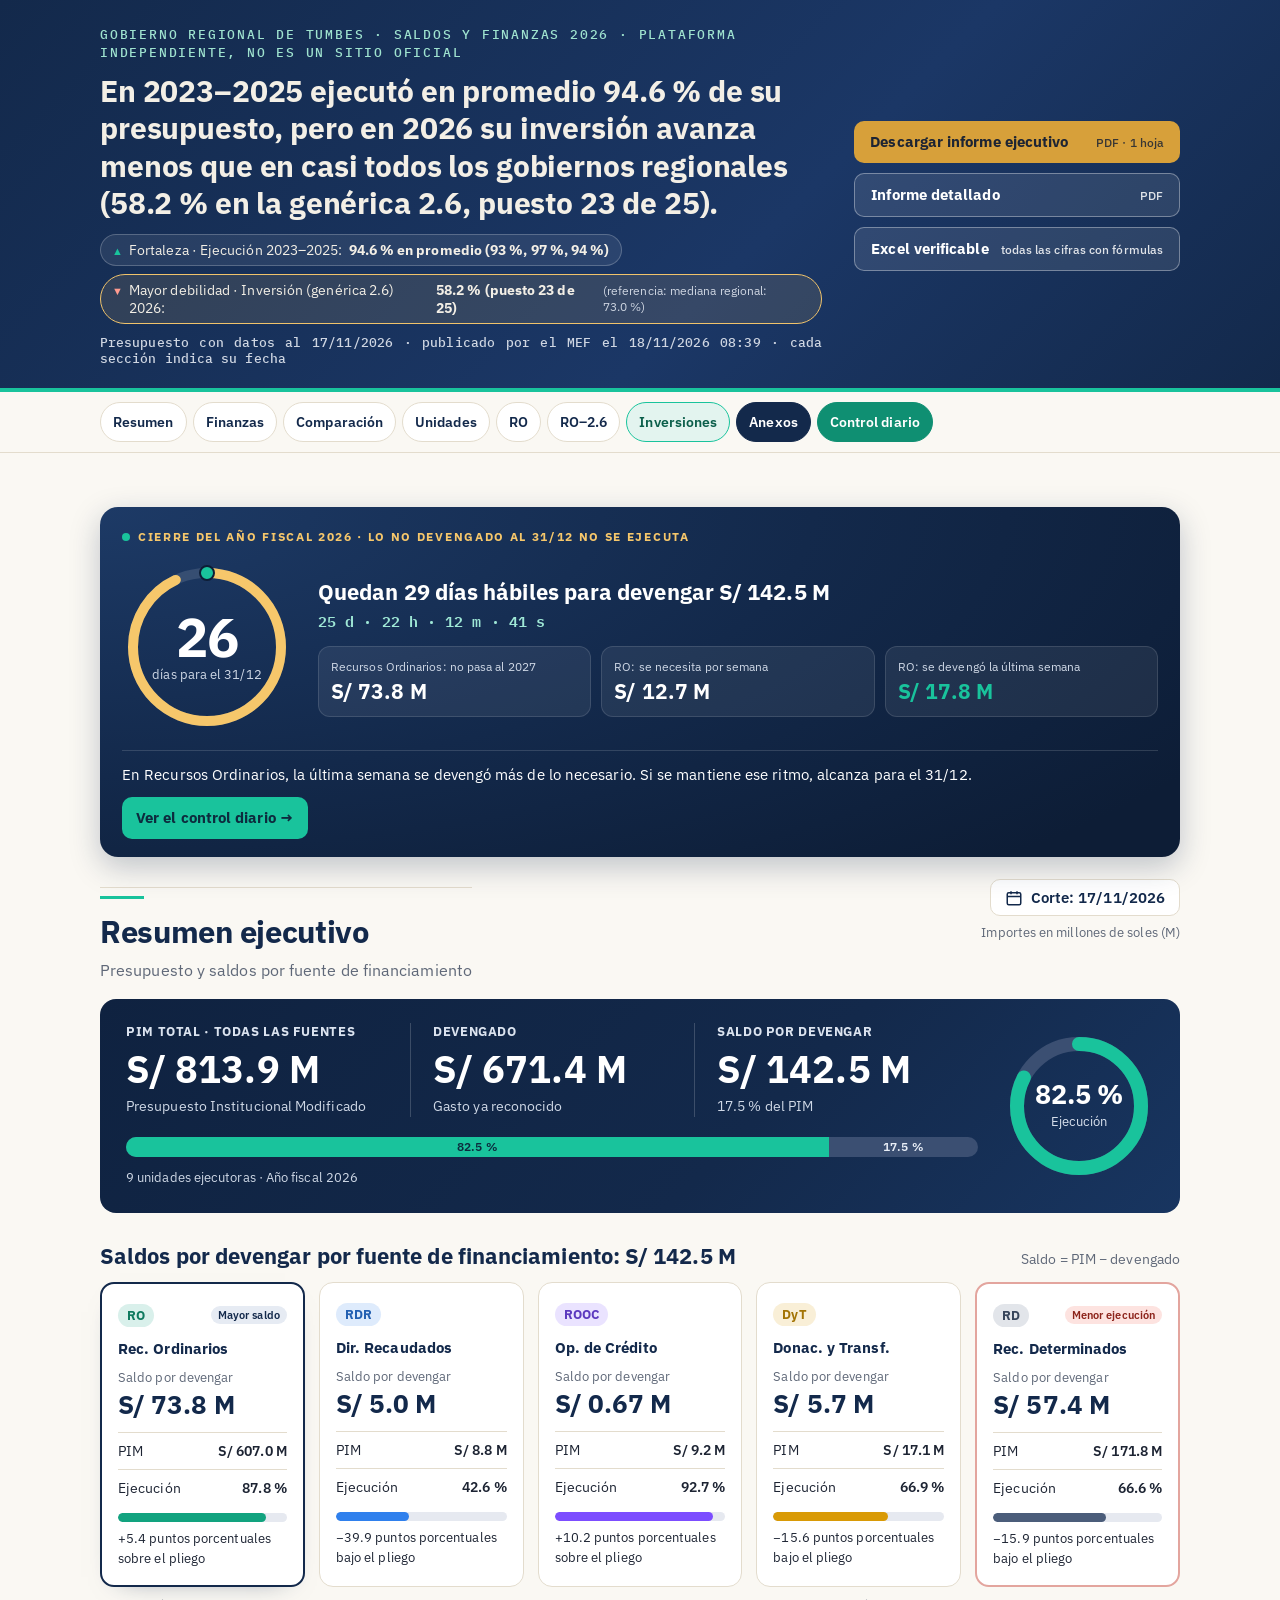
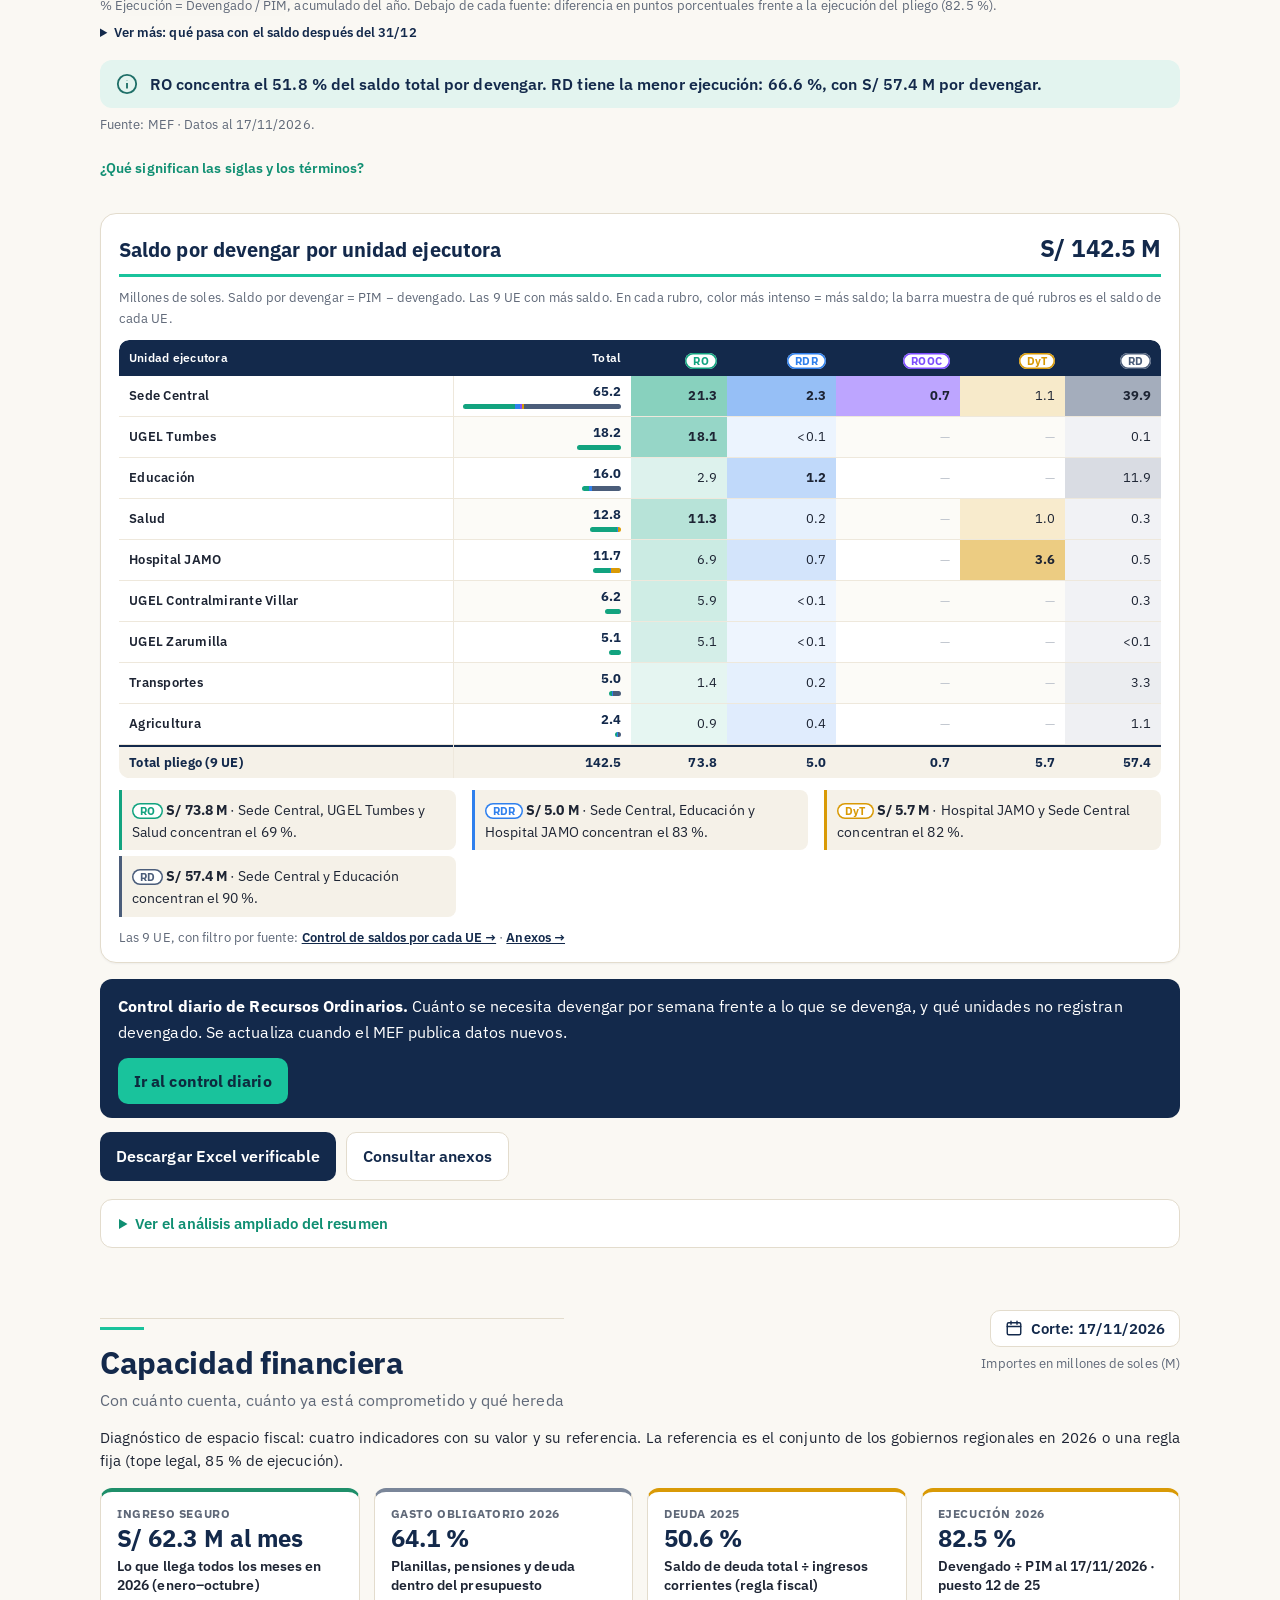
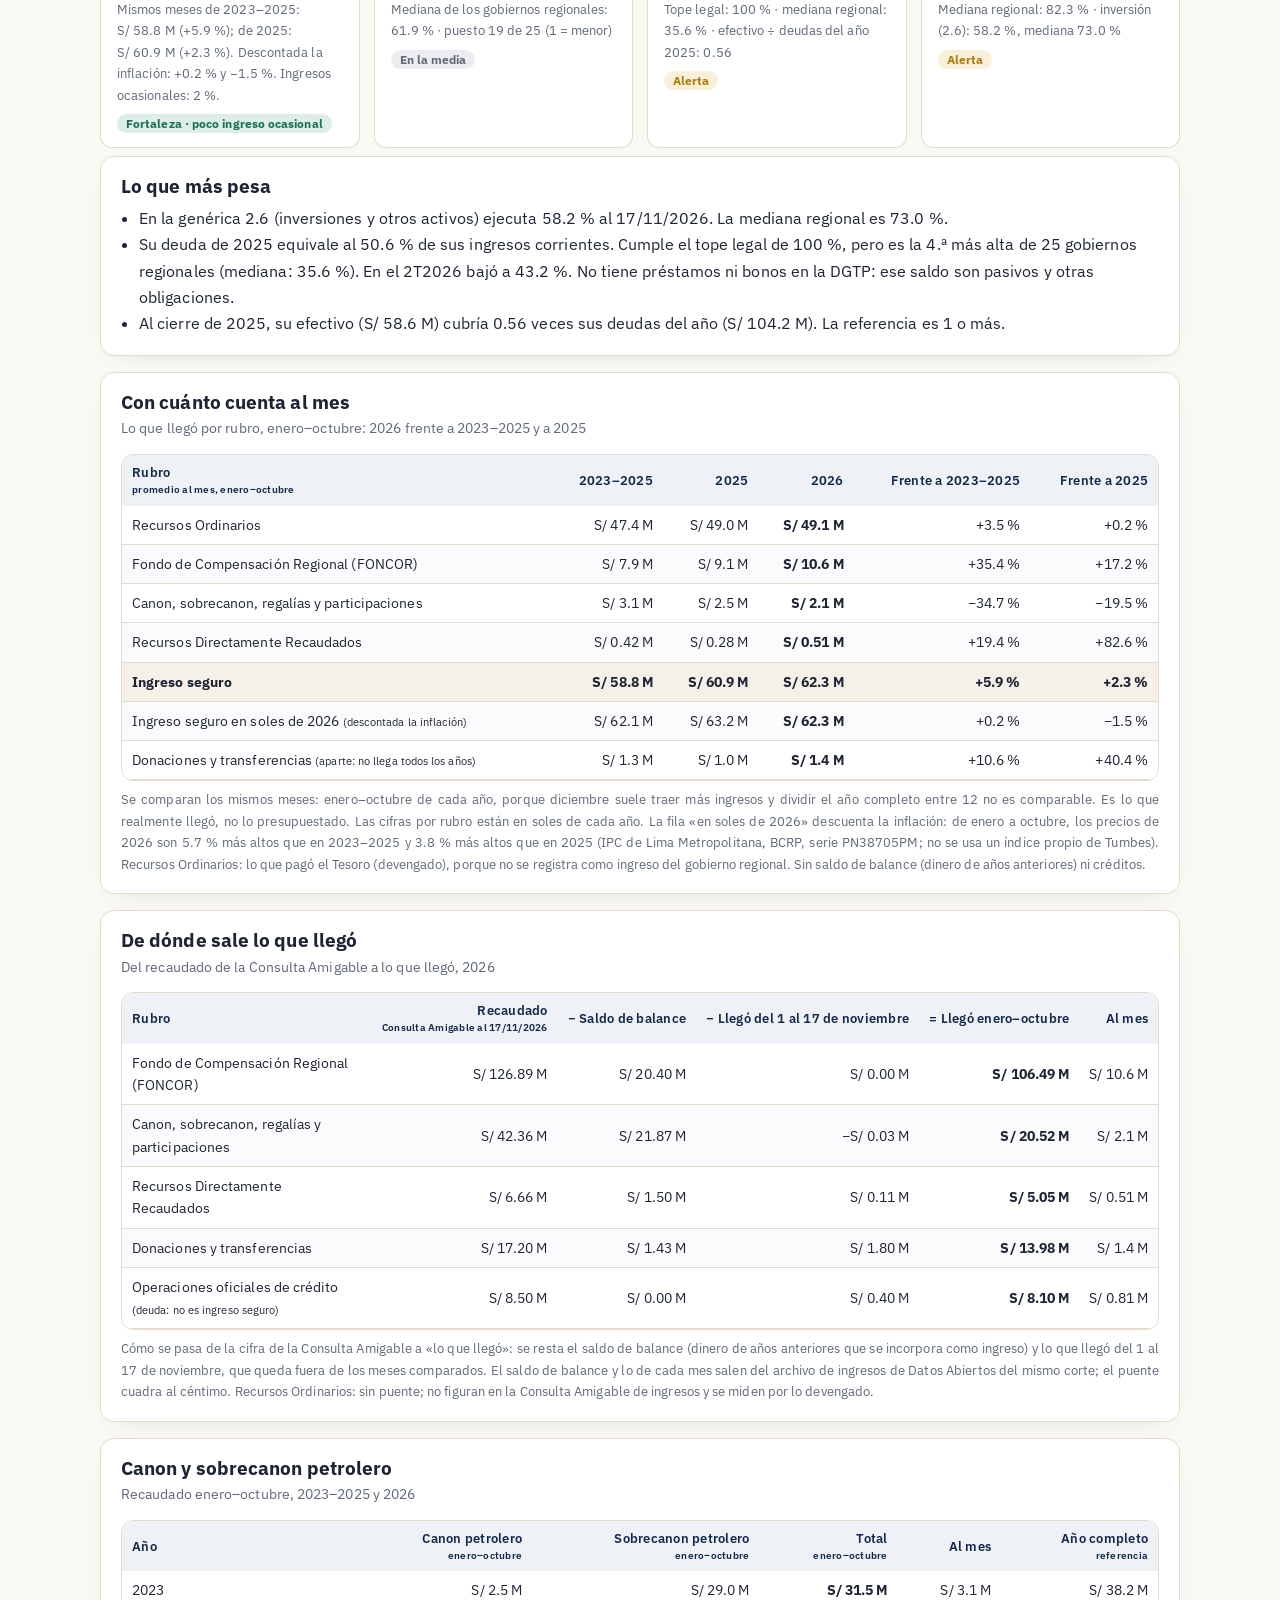
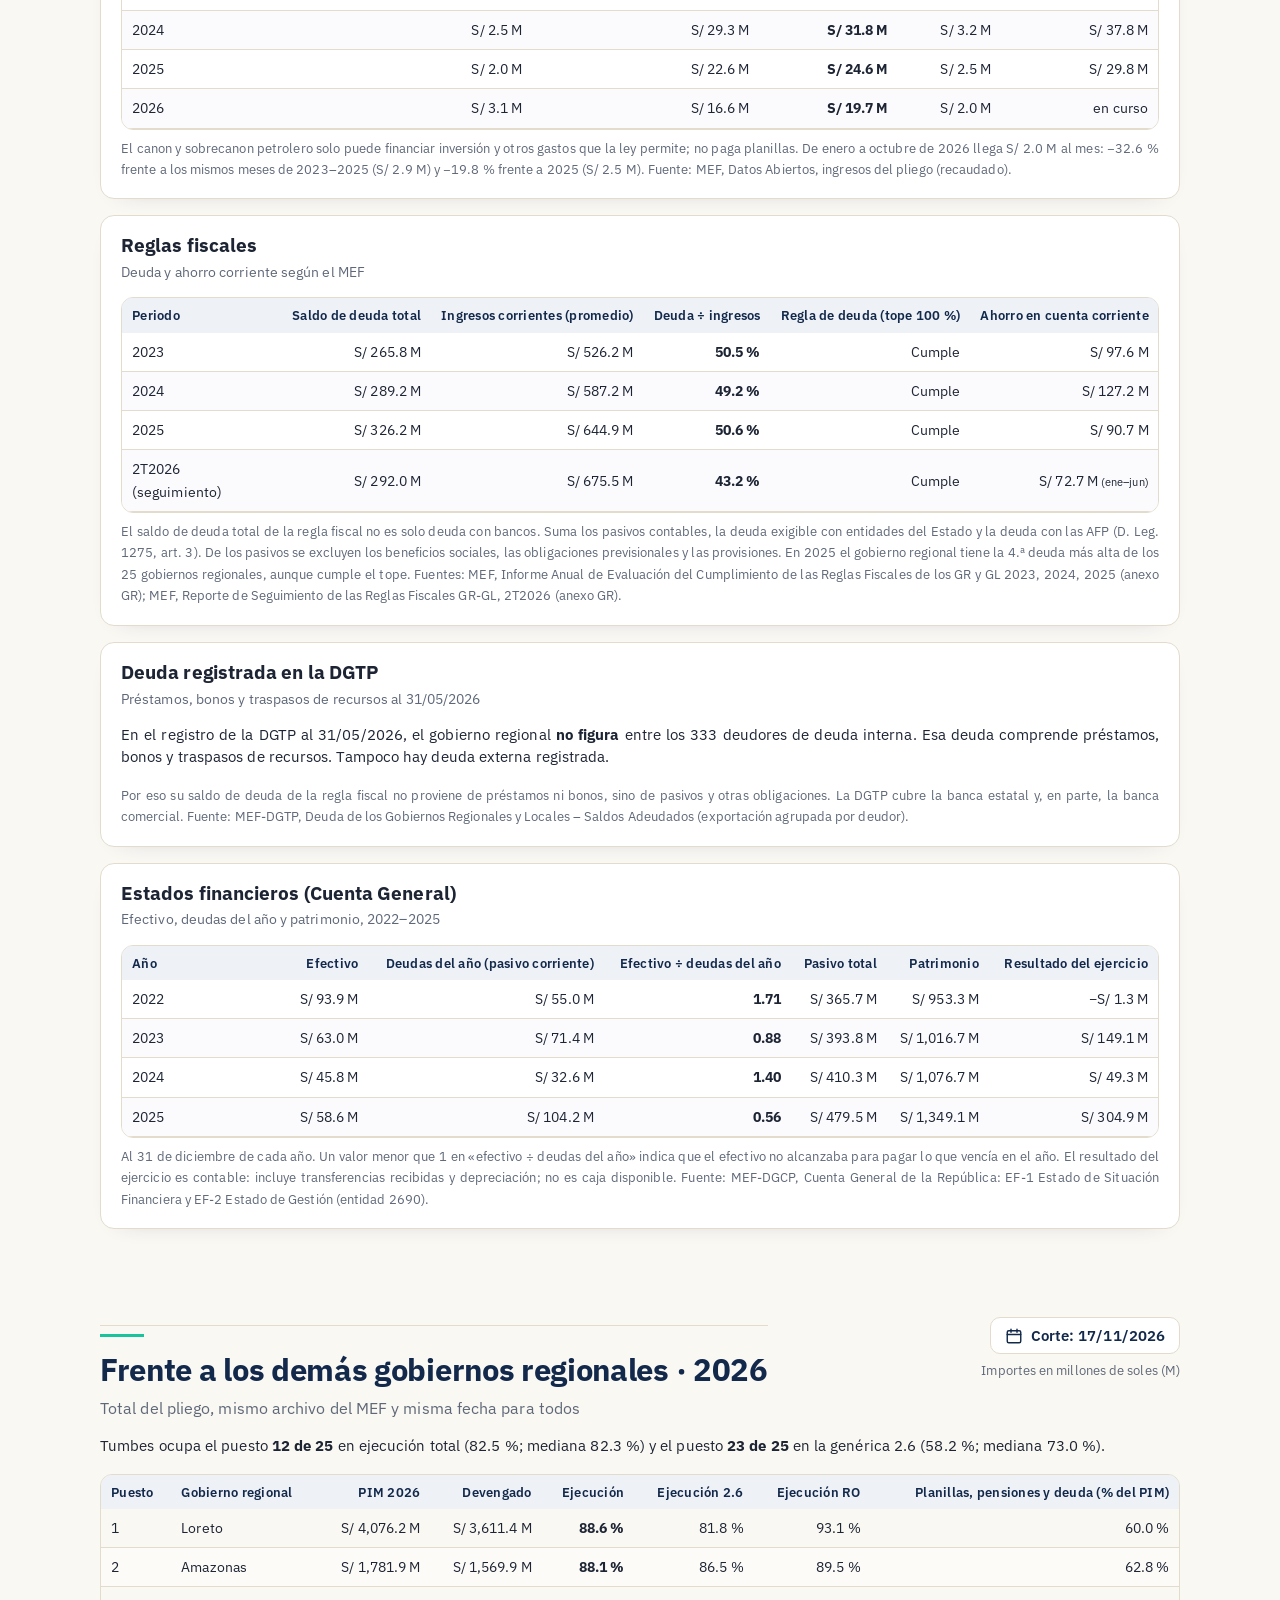
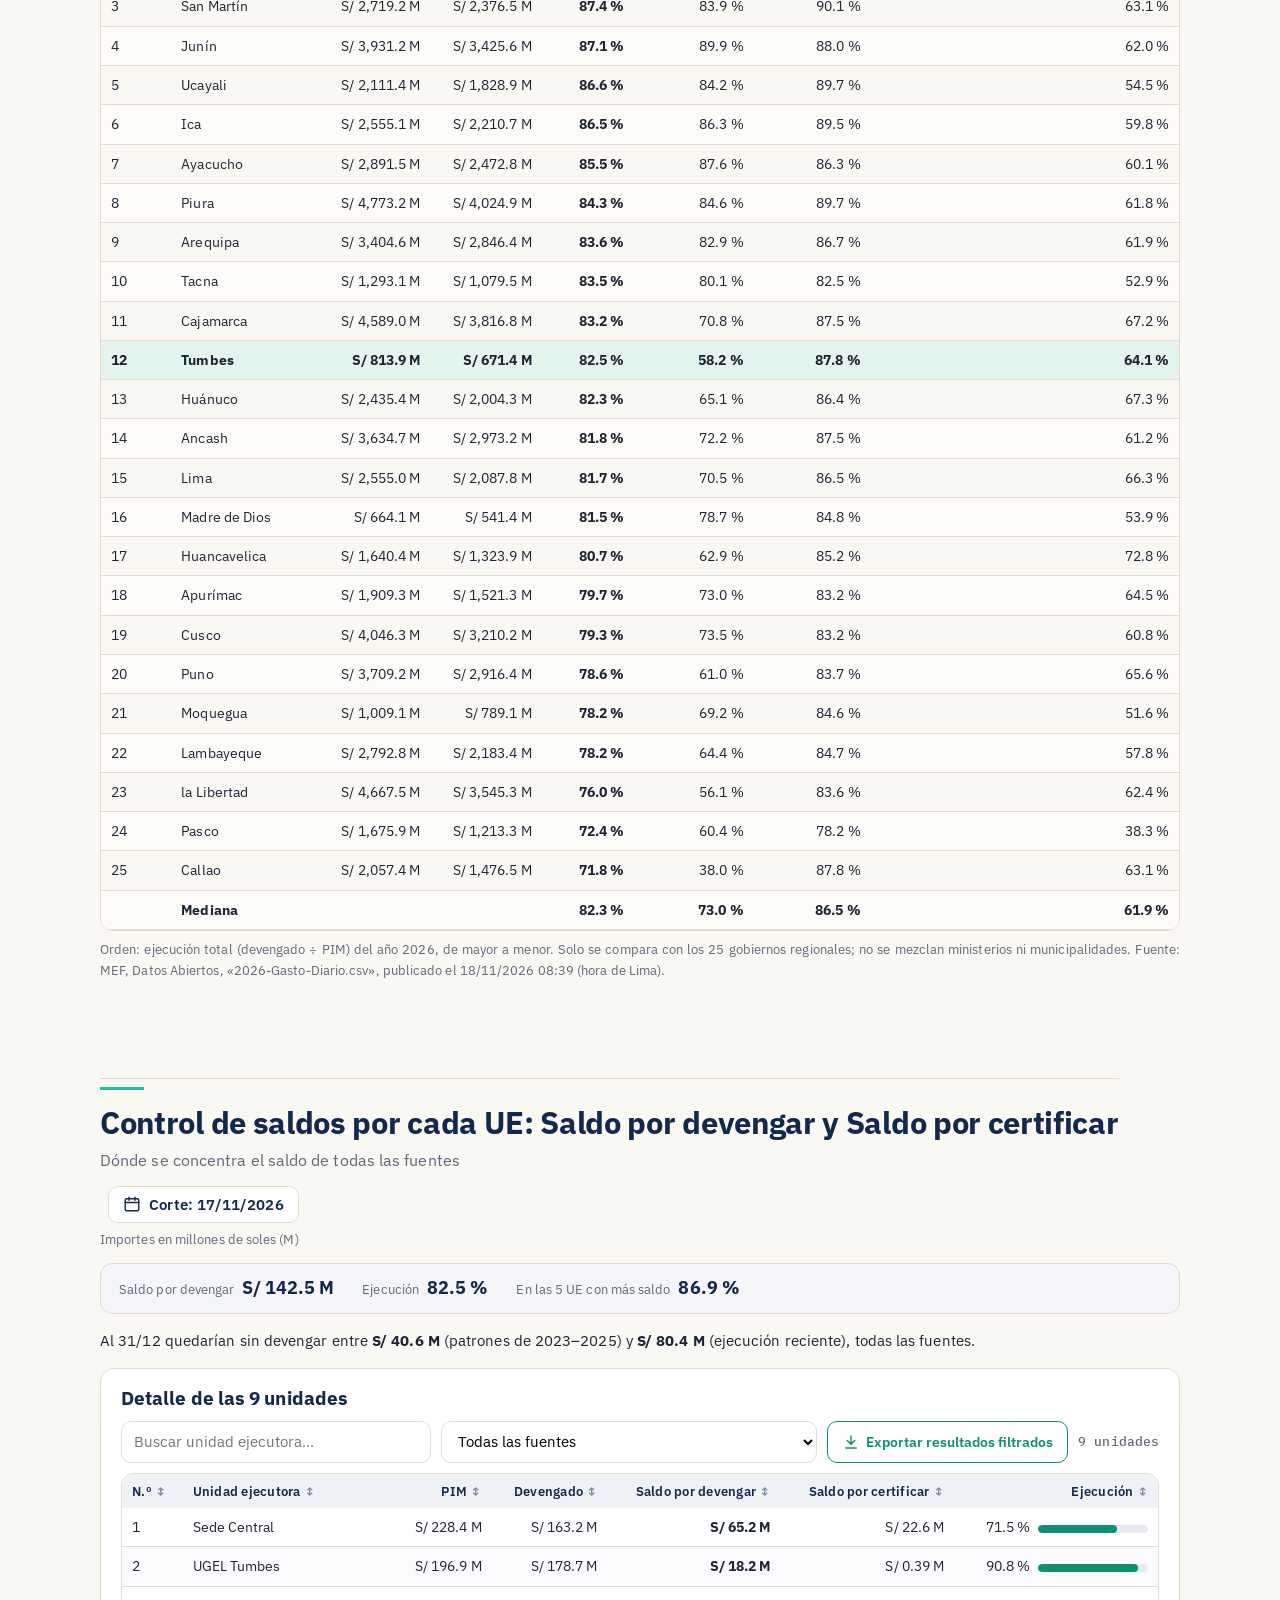
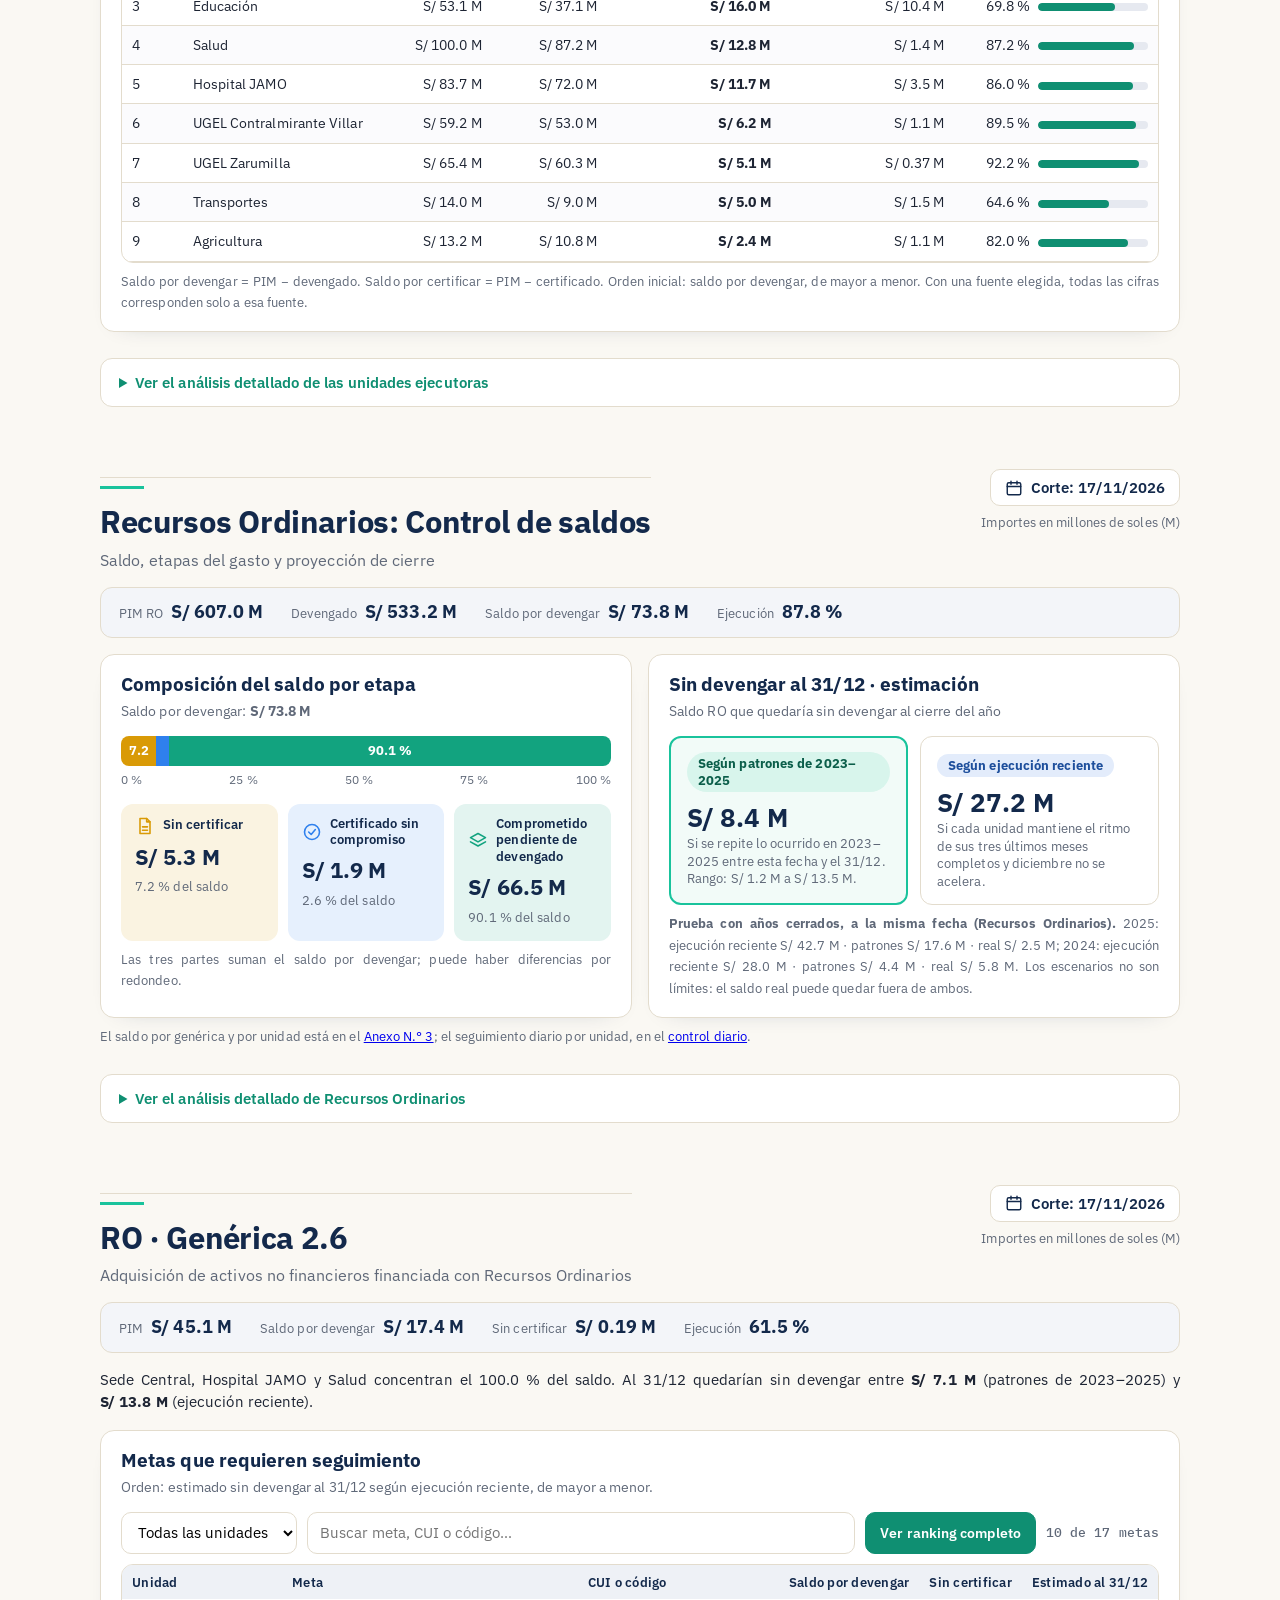
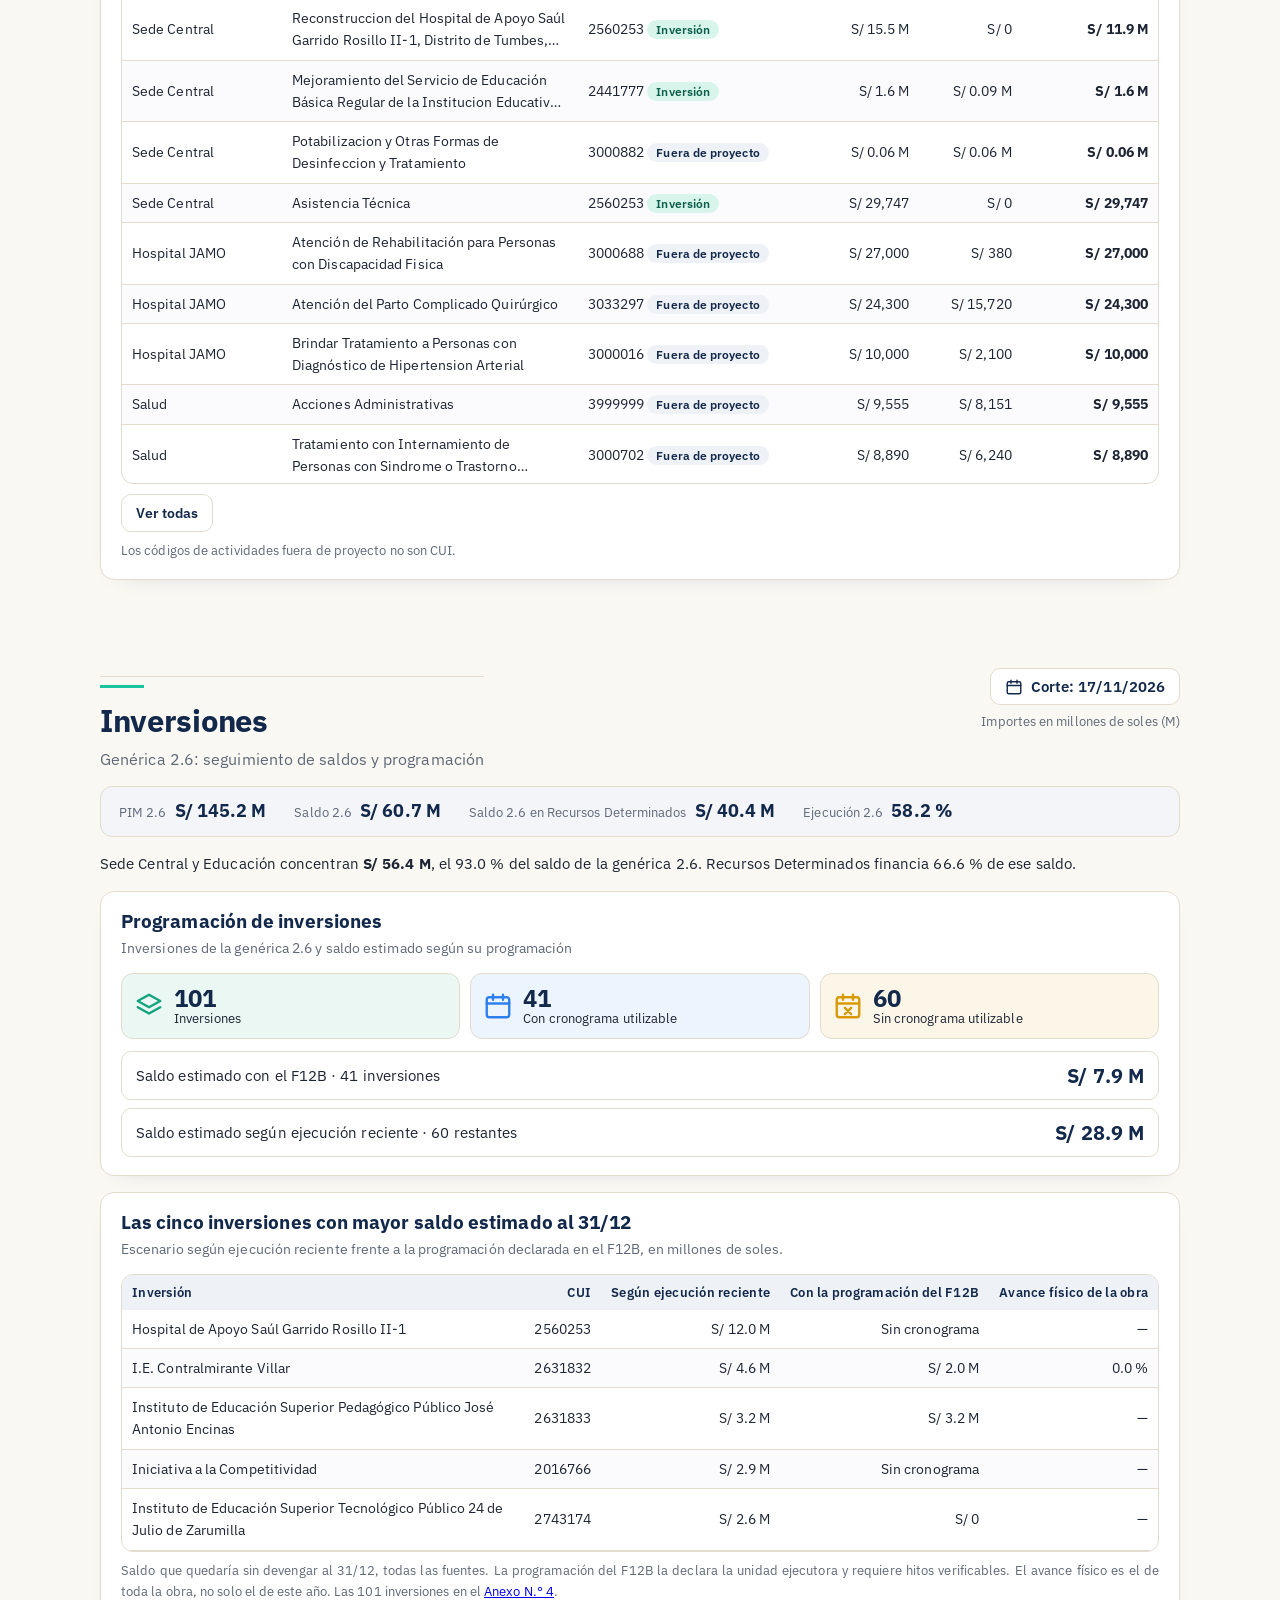
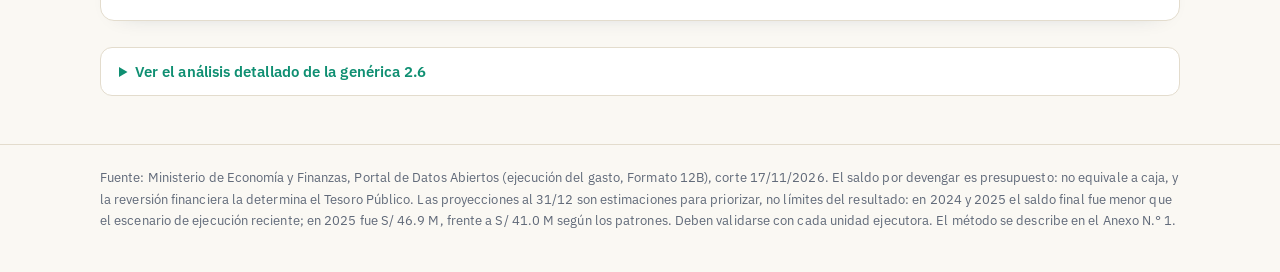
==== commit e8f8fabd: "Control RO GORE Tumbes: consulta sin corte nuevo · informe al 17/11/2026" ====
--- a/goretumbes/index.html
+++ b/goretumbes/index.html
@@ -67,7 +67,8 @@
 .anillo div{position:absolute;inset:0;display:flex;flex-direction:column;align-items:center;justify-content:center}
 .anillo b{font:700 27px/1 var(--f-t)}.anillo small{font-size:13px;color:#dbe3ef;margin-top:4px}
 .fuentes-cab{display:flex;justify-content:space-between;align-items:baseline;gap:10px;flex-wrap:wrap;margin:30px 0 12px}
-.fuentes-cab h3{margin:0;font:700 22px/1.2 var(--f-t)}.fuentes-cab span{color:var(--muted);font-size:13.5px}
+.fuentes-cab h3{margin:0;font:700 22px/1.2 var(--f-t)}
+.nota-legal{margin:6px 0 0;font-size:13px;color:var(--muted)}.nota-legal summary{cursor:pointer;font-weight:600;color:var(--navy)}.nota-legal p{margin:6px 0 0}.fuentes-cab span{color:var(--muted);font-size:13.5px}
 .fuentes{display:grid;grid-template-columns:repeat(auto-fit,minmax(196px,1fr));gap:14px}
 .fte{background:#fff;border:1px solid var(--line);border-radius:14px;padding:16px;display:flex;flex-direction:column}
 .fte.top{border:2px solid var(--navy);box-shadow:0 10px 26px -20px rgba(19,41,75,.6)}
@@ -376,9 +377,9 @@
 <div class="anillo"><svg width="150" height="150" viewBox="0 0 150 150" aria-hidden="true"><circle cx="75" cy="75" r="62" fill="none" stroke="#3b4f72" stroke-width="14"/>
 <circle cx="75" cy="75" r="62" fill="none" stroke="#19c39c" stroke-width="14" stroke-linecap="round" stroke-dasharray="321.3 389.6"/></svg>
 <div><b>82.5 %</b><small>Ejecución</small></div></div></div>
-<div class="fuentes-cab"><h3>Saldos por fuente de financiamiento</h3><span>Saldo = PIM − devengado</span></div>
-<div class="fuentes"><article class="fte top" style="--c:#12a37f"><div class="fc"><span class="sg">RO</span><span class=badge>Mayor saldo</span></div><h4 title="Recursos Ordinarios">Rec. Ordinarios</h4><div class="l2">Saldo por devengar</div><div class="mo">S/ 73.8 M</div><div class="fl"><span>PIM</span><b>S/ 607.0 M</b></div><div class="fl" style="border-bottom:0"><span>Ejecución</span><b>87.8 %</b></div><div class="bar" aria-hidden="true"><i style="width:87.8%"></i></div><div class="cmp">+5.4 pts sobre el pliego</div></article><article class="fte" style="--c:#2f80ed"><div class="fc"><span class="sg">RDR</span></div><h4 title="Recursos Directamente Recaudados">Dir. Recaudados</h4><div class="l2">Saldo por devengar</div><div class="mo">S/ 5.0 M</div><div class="fl"><span>PIM</span><b>S/ 8.8 M</b></div><div class="fl" style="border-bottom:0"><span>Ejecución</span><b>42.6 %</b></div><div class="bar" aria-hidden="true"><i style="width:42.6%"></i></div><div class="cmp">−39.9 pts bajo el pliego</div></article><article class="fte" style="--c:#7c4dff"><div class="fc"><span class="sg">ROOC</span></div><h4 title="Recursos por Operaciones Oficiales de Crédito">Op. de Crédito</h4><div class="l2">Saldo por devengar</div><div class="mo">S/ 0.67 M</div><div class="fl"><span>PIM</span><b>S/ 9.2 M</b></div><div class="fl" style="border-bottom:0"><span>Ejecución</span><b>92.7 %</b></div><div class="bar" aria-hidden="true"><i style="width:92.7%"></i></div><div class="cmp">+10.2 pts sobre el pliego</div></article><article class="fte" style="--c:#d99a06"><div class="fc"><span class="sg">DyT</span></div><h4 title="Donaciones y Transferencias">Donac. y Transf.</h4><div class="l2">Saldo por devengar</div><div class="mo">S/ 5.7 M</div><div class="fl"><span>PIM</span><b>S/ 17.1 M</b></div><div class="fl" style="border-bottom:0"><span>Ejecución</span><b>66.9 %</b></div><div class="bar" aria-hidden="true"><i style="width:66.9%"></i></div><div class="cmp">−15.6 pts bajo el pliego</div></article><article class="fte bajo" style="--c:#4b5d7a"><div class="fc"><span class="sg">RD</span><span class="badge rojo">Menor ejecución</span></div><h4 title="Recursos Determinados">Rec. Determinados</h4><div class="l2">Saldo por devengar</div><div class="mo">S/ 57.4 M</div><div class="fl"><span>PIM</span><b>S/ 171.8 M</b></div><div class="fl" style="border-bottom:0"><span>Ejecución</span><b>66.6 %</b></div><div class="bar" aria-hidden="true"><i style="width:66.6%"></i></div><div class="cmp">−15.9 pts bajo el pliego</div></article></div>
-<p class="nota" style="margin:8px 0 0">Ejecución = devengado ÷ PIM, acumulada del año. «pts» = puntos frente a la ejecución del pliego (82.5 %); no es una meta de cierre. Después del 31/12 no se compromete ni se devenga con cargo a 2026 (D. Leg. 1440, art. 36). En RO, lo no devengado no genera saldo de balance. En las demás fuentes, lo recaudado y no devengado puede incorporarse en 2027 como saldo de balance (art. 50).</p>
+<div class="fuentes-cab"><h3>Saldos por devengar por fuente de financiamiento: <b style="white-space:nowrap">S/ 142.5 M</b></h3><span>Saldo = PIM − devengado</span></div>
+<div class="fuentes"><article class="fte top" style="--c:#12a37f"><div class="fc"><span class="sg">RO</span><span class=badge>Mayor saldo</span></div><h4 title="Recursos Ordinarios">Rec. Ordinarios</h4><div class="l2">Saldo por devengar</div><div class="mo">S/ 73.8 M</div><div class="fl"><span>PIM</span><b>S/ 607.0 M</b></div><div class="fl" style="border-bottom:0"><span>Ejecución</span><b>87.8 %</b></div><div class="bar" aria-hidden="true"><i style="width:87.8%"></i></div><div class="cmp">+5.4 puntos porcentuales sobre el pliego</div></article><article class="fte" style="--c:#2f80ed"><div class="fc"><span class="sg">RDR</span></div><h4 title="Recursos Directamente Recaudados">Dir. Recaudados</h4><div class="l2">Saldo por devengar</div><div class="mo">S/ 5.0 M</div><div class="fl"><span>PIM</span><b>S/ 8.8 M</b></div><div class="fl" style="border-bottom:0"><span>Ejecución</span><b>42.6 %</b></div><div class="bar" aria-hidden="true"><i style="width:42.6%"></i></div><div class="cmp">−39.9 puntos porcentuales bajo el pliego</div></article><article class="fte" style="--c:#7c4dff"><div class="fc"><span class="sg">ROOC</span></div><h4 title="Recursos por Operaciones Oficiales de Crédito">Op. de Crédito</h4><div class="l2">Saldo por devengar</div><div class="mo">S/ 0.67 M</div><div class="fl"><span>PIM</span><b>S/ 9.2 M</b></div><div class="fl" style="border-bottom:0"><span>Ejecución</span><b>92.7 %</b></div><div class="bar" aria-hidden="true"><i style="width:92.7%"></i></div><div class="cmp">+10.2 puntos porcentuales sobre el pliego</div></article><article class="fte" style="--c:#d99a06"><div class="fc"><span class="sg">DyT</span></div><h4 title="Donaciones y Transferencias">Donac. y Transf.</h4><div class="l2">Saldo por devengar</div><div class="mo">S/ 5.7 M</div><div class="fl"><span>PIM</span><b>S/ 17.1 M</b></div><div class="fl" style="border-bottom:0"><span>Ejecución</span><b>66.9 %</b></div><div class="bar" aria-hidden="true"><i style="width:66.9%"></i></div><div class="cmp">−15.6 puntos porcentuales bajo el pliego</div></article><article class="fte bajo" style="--c:#4b5d7a"><div class="fc"><span class="sg">RD</span><span class="badge rojo">Menor ejecución</span></div><h4 title="Recursos Determinados">Rec. Determinados</h4><div class="l2">Saldo por devengar</div><div class="mo">S/ 57.4 M</div><div class="fl"><span>PIM</span><b>S/ 171.8 M</b></div><div class="fl" style="border-bottom:0"><span>Ejecución</span><b>66.6 %</b></div><div class="bar" aria-hidden="true"><i style="width:66.6%"></i></div><div class="cmp">−15.9 puntos porcentuales bajo el pliego</div></article></div>
+<p class="nota" style="margin:8px 0 0">% Ejecución = Devengado / PIM, acumulado del año. Debajo de cada fuente: diferencia en puntos porcentuales frente a la ejecución del pliego (82.5 %).</p><details class="nota-legal"><summary>Ver más: qué pasa con el saldo después del 31/12</summary><p>Después del 31/12 no se compromete ni se devenga con cargo a 2026 (D. Leg. 1440, art. 36). En Recursos Ordinarios, lo no devengado no genera saldo de balance. En las demás fuentes, lo recaudado y no devengado puede incorporarse en 2027 como saldo de balance (art. 50).</p></details>
 <div class="idea"><svg width="22" height="22" viewBox="0 0 24 24" fill="none" stroke="currentColor" stroke-width="2" aria-hidden="true"><circle cx="12" cy="12" r="10"/><path d="M12 11v6M12 7.5v.5"/></svg>
 <span>RO concentra el 51.8 % del saldo total por devengar. RD tiene la menor ejecución: 66.6 %, con S/ 57.4 M por devengar.</span></div>
 <p class="nota">Fuente: MEF · Datos al 17/11/2026.</p><div id="aviso-corte" data-src="ro/datos.json" data-link="ro/" data-corte="2026-11-17"></div><details class="glos glos-claro"><summary>¿Qué significan las siglas y los términos?</summary><dl>
@@ -399,8 +400,8 @@
 <p><strong>1. Saldo por devengar del pliego.</strong> Al 17/11/2026, el Gobierno Regional de Tumbes tiene <strong>S/ 142.5 M</strong> por devengar en todas las fuentes. Es la diferencia entre su PIM de S/ 813.9 M y lo devengado, S/ 671.4 M: una ejecución de 82.5 %. El saldo se reparte de forma desigual entre sus 9 unidades ejecutoras. El mayor es el de la <strong>Sede Central</strong>, con S/ 65.2 M, y el menor el de Agricultura, con S/ 2.4 M. Las cinco unidades con más saldo reúnen el <strong>86.9 %</strong> del total.</p></details>
 </div></section>
 <section id="finanzas" class="t-fin"><div class="wrap"><div class="vista"><div class="vcab"><div><h2>Capacidad financiera</h2><p class="sub2">Con cuánto cuenta, cuánto ya está comprometido y qué hereda</p></div><div class="corte"><b><svg width="18" height="18" viewBox="0 0 24 24" fill="none" stroke="currentColor" stroke-width="1.9" stroke-linecap="round" stroke-linejoin="round" aria-hidden="true"><rect x="3" y="5" width="18" height="16" rx="2"/><path d="M3 10h18M8 3v4M16 3v4"/></svg>Corte: 17/11/2026</b><small>Importes en millones de soles (M)</small></div></div><p class="linea">Diagnóstico de espacio fiscal: cuatro indicadores con su valor y su referencia. La referencia es el conjunto de los gobiernos regionales en 2026 o una regla fija (tope legal, 85 % de ejecución).</p><div class="dims"><div class="dim fortaleza"><span class="t">Ingreso seguro</span><span class="v">S/ 62.3 M al mes</span><span class="i">Lo que llega todos los meses en 2026 (enero–octubre)</span><span class="r">Mismos meses de 2023–2025: S/ 58.8 M (+5.9 %); de 2025: S/ 60.9 M (+2.3 %). Descontada la inflación: +0.2 % y −1.5 %. Ingresos ocasionales: 2 %.</span><span class="tag">Fortaleza · poco ingreso ocasional</span></div><div class="dim media"><span class="t">Gasto obligatorio 2026</span><span class="v">64.1 %</span><span class="i">Planillas, pensiones y deuda dentro del presupuesto</span><span class="r">Mediana de los gobiernos regionales: 61.9 % · puesto 19 de 25 (1 = menor)</span><span class="tag">En la media</span></div><div class="dim alerta"><span class="t">Deuda 2025</span><span class="v">50.6 %</span><span class="i">Saldo de deuda total ÷ ingresos corrientes (regla fiscal)</span><span class="r">Tope legal: 100 % · mediana regional: 35.6 % · efectivo ÷ deudas del año 2025: 0.56</span><span class="tag">Alerta</span></div><div class="dim alerta"><span class="t">Ejecución 2026</span><span class="v">82.5 %</span><span class="i">Devengado ÷ PIM al 17/11/2026 · puesto 12 de 25</span><span class="r">Mediana regional: 82.3 % · inversión (2.6): 58.2 %, mediana 73.0 %</span><span class="tag">Alerta</span></div></div><div class="panel2" style="margin-top:8px"><h3>Lo que más pesa</h3><ul style="margin:6px 0 0;padding-left:18px"><li>En la genérica 2.6 (inversiones y otros activos) ejecuta 58.2 % al 17/11/2026. La mediana regional es 73.0 %.</li><li>Su deuda de 2025 equivale al 50.6 % de sus ingresos corrientes. Cumple el tope legal de 100 %, pero es la 4.ª más alta de 25 gobiernos regionales (mediana: 35.6 %). En el 2T2026 bajó a 43.2 %. No tiene préstamos ni bonos en la DGTP: ese saldo son pasivos y otras obligaciones.</li><li>Al cierre de 2025, su efectivo (S/ 58.6 M) cubría 0.56 veces sus deudas del año (S/ 104.2 M). La referencia es 1 o más.</li></ul></div><div class="dosc"><div class="panel2"><h3>Con cuánto cuenta al mes</h3><p class="ps">Lo que llegó por rubro, enero–octubre: 2026 frente a 2023–2025 y a 2025</p><div class="scroll" style="max-height:none"><table class="ttab fichas"><thead><tr><th class="tx">Rubro<br><small>promedio al mes, enero–octubre</small></th><th>2023–2025</th><th>2025</th><th>2026</th><th>Frente a 2023–2025</th><th>Frente a 2025</th></tr></thead><tbody><tr class=""><td data-label="Rubro promedio al mes, enero–octubre" class="tx">Recursos Ordinarios</td><td data-label="2023–2025">S/ 47.4 M</td><td data-label="2025">S/ 49.0 M</td><td data-label="2026"><b>S/ 49.1 M</b></td><td data-label="Frente a 2023–2025">+3.5 %</td><td data-label="Frente a 2025">+0.2 %</td></tr><tr class=""><td data-label="Rubro promedio al mes, enero–octubre" class="tx">Fondo de Compensación Regional (FONCOR)</td><td data-label="2023–2025">S/ 7.9 M</td><td data-label="2025">S/ 9.1 M</td><td data-label="2026"><b>S/ 10.6 M</b></td><td data-label="Frente a 2023–2025">+35.4 %</td><td data-label="Frente a 2025">+17.2 %</td></tr><tr class=""><td data-label="Rubro promedio al mes, enero–octubre" class="tx">Canon, sobrecanon, regalías y participaciones</td><td data-label="2023–2025">S/ 3.1 M</td><td data-label="2025">S/ 2.5 M</td><td data-label="2026"><b>S/ 2.1 M</b></td><td data-label="Frente a 2023–2025">−34.7 %</td><td data-label="Frente a 2025">−19.5 %</td></tr><tr class=""><td data-label="Rubro promedio al mes, enero–octubre" class="tx">Recursos Directamente Recaudados</td><td data-label="2023–2025">S/ 0.42 M</td><td data-label="2025">S/ 0.28 M</td><td data-label="2026"><b>S/ 0.51 M</b></td><td data-label="Frente a 2023–2025">+19.4 %</td><td data-label="Frente a 2025">+82.6 %</td></tr><tr class="tot"><td data-label="Rubro promedio al mes, enero–octubre" class="tx"><b>Ingreso seguro</b></td><td data-label="2023–2025">S/ 58.8 M</td><td data-label="2025">S/ 60.9 M</td><td data-label="2026"><b>S/ 62.3 M</b></td><td data-label="Frente a 2023–2025">+5.9 %</td><td data-label="Frente a 2025">+2.3 %</td></tr><tr class=""><td data-label="Rubro promedio al mes, enero–octubre" class="tx">Ingreso seguro en soles de 2026 <small>(descontada la inflación)</small></td><td data-label="2023–2025">S/ 62.1 M</td><td data-label="2025">S/ 63.2 M</td><td data-label="2026"><b>S/ 62.3 M</b></td><td data-label="Frente a 2023–2025">+0.2 %</td><td data-label="Frente a 2025">−1.5 %</td></tr><tr class=""><td data-label="Rubro promedio al mes, enero–octubre" class="tx">Donaciones y transferencias <small>(aparte: no llega todos los años)</small></td><td data-label="2023–2025">S/ 1.3 M</td><td data-label="2025">S/ 1.0 M</td><td data-label="2026"><b>S/ 1.4 M</b></td><td data-label="Frente a 2023–2025">+10.6 %</td><td data-label="Frente a 2025">+40.4 %</td></tr></tbody></table></div><p class="sec-nota">Se comparan los mismos meses: enero–octubre de cada año, porque diciembre suele traer más ingresos y dividir el año completo entre 12 no es comparable. Es lo que realmente llegó, no lo presupuestado. Las cifras por rubro están en soles de cada año. La fila «en soles de 2026» descuenta la inflación: de enero a octubre, los precios de 2026 son 5.7 % más altos que en 2023–2025 y 3.8 % más altos que en 2025 (IPC de Lima Metropolitana, BCRP, serie PN38705PM; no se usa un índice propio de Tumbes). Recursos Ordinarios: lo que pagó el Tesoro (devengado), porque no se registra como ingreso del gobierno regional. Sin saldo de balance (dinero de años anteriores) ni créditos.</p></div><div class="panel2"><h3>De dónde sale lo que llegó</h3><p class="ps">Del recaudado de la Consulta Amigable a lo que llegó, 2026</p><div class="scroll" style="max-height:none"><table class="ttab fichas"><thead><tr><th class="tx">Rubro</th><th>Recaudado<br><small>Consulta Amigable al 17/11/2026</small></th><th>− Saldo de balance</th><th>− Llegó del 1 al 17 de noviembre</th><th>= Llegó enero–octubre</th><th>Al mes</th></tr></thead><tbody><tr><td data-label="Rubro" class="tx">Fondo de Compensación Regional (FONCOR)</td><td data-label="Recaudado Consulta Amigable al 17/11/2026">S/ 126.89 M</td><td data-label="− Saldo de balance">S/ 20.40 M</td><td data-label="− Llegó del 1 al 17 de noviembre">S/ 0.00 M</td><td data-label="= Llegó enero–octubre"><b>S/ 106.49 M</b></td><td data-label="Al mes">S/ 10.6 M</td></tr><tr><td data-label="Rubro" class="tx">Canon, sobrecanon, regalías y participaciones</td><td data-label="Recaudado Consulta Amigable al 17/11/2026">S/ 42.36 M</td><td data-label="− Saldo de balance">S/ 21.87 M</td><td data-label="− Llegó del 1 al 17 de noviembre">−S/ 0.03 M</td><td data-label="= Llegó enero–octubre"><b>S/ 20.52 M</b></td><td data-label="Al mes">S/ 2.1 M</td></tr><tr><td data-label="Rubro" class="tx">Recursos Directamente Recaudados</td><td data-label="Recaudado Consulta Amigable al 17/11/2026">S/ 6.66 M</td><td data-label="− Saldo de balance">S/ 1.50 M</td><td data-label="− Llegó del 1 al 17 de noviembre">S/ 0.11 M</td><td data-label="= Llegó enero–octubre"><b>S/ 5.05 M</b></td><td data-label="Al mes">S/ 0.51 M</td></tr><tr><td data-label="Rubro" class="tx">Donaciones y transferencias</td><td data-label="Recaudado Consulta Amigable al 17/11/2026">S/ 17.20 M</td><td data-label="− Saldo de balance">S/ 1.43 M</td><td data-label="− Llegó del 1 al 17 de noviembre">S/ 1.80 M</td><td data-label="= Llegó enero–octubre"><b>S/ 13.98 M</b></td><td data-label="Al mes">S/ 1.4 M</td></tr><tr><td data-label="Rubro" class="tx">Operaciones oficiales de crédito <small>(deuda: no es ingreso seguro)</small></td><td data-label="Recaudado Consulta Amigable al 17/11/2026">S/ 8.50 M</td><td data-label="− Saldo de balance">S/ 0.00 M</td><td data-label="− Llegó del 1 al 17 de noviembre">S/ 0.40 M</td><td data-label="= Llegó enero–octubre"><b>S/ 8.10 M</b></td><td data-label="Al mes">S/ 0.81 M</td></tr></tbody></table></div><p class="sec-nota">Cómo se pasa de la cifra de la Consulta Amigable a «lo que llegó»: se resta el saldo de balance (dinero de años anteriores que se incorpora como ingreso) y lo que llegó del 1 al 17 de noviembre, que queda fuera de los meses comparados. El saldo de balance y lo de cada mes salen del archivo de ingresos de Datos Abiertos del mismo corte; el puente cuadra al céntimo. Recursos Ordinarios: sin puente; no figuran en la Consulta Amigable de ingresos y se miden por lo devengado.</p></div><div class="panel2"><h3>Canon y sobrecanon petrolero</h3><p class="ps">Recaudado enero–octubre, 2023–2025 y 2026</p><div class="scroll" style="max-height:none"><table class="ttab fichas"><thead><tr><th class="tx">Año</th><th>Canon petrolero<br><small>enero–octubre</small></th><th>Sobrecanon petrolero<br><small>enero–octubre</small></th><th>Total<br><small>enero–octubre</small></th><th>Al mes</th><th>Año completo<br><small>referencia</small></th></tr></thead><tbody><tr><td data-label="Año" class="tx">2023</td><td data-label="Canon petrolero enero–octubre">S/ 2.5 M</td><td data-label="Sobrecanon petrolero enero–octubre">S/ 29.0 M</td><td data-label="Total enero–octubre"><b>S/ 31.5 M</b></td><td data-label="Al mes">S/ 3.1 M</td><td data-label="Año completo referencia">S/ 38.2 M</td></tr><tr><td data-label="Año" class="tx">2024</td><td data-label="Canon petrolero enero–octubre">S/ 2.5 M</td><td data-label="Sobrecanon petrolero enero–octubre">S/ 29.3 M</td><td data-label="Total enero–octubre"><b>S/ 31.8 M</b></td><td data-label="Al mes">S/ 3.2 M</td><td data-label="Año completo referencia">S/ 37.8 M</td></tr><tr><td data-label="Año" class="tx">2025</td><td data-label="Canon petrolero enero–octubre">S/ 2.0 M</td><td data-label="Sobrecanon petrolero enero–octubre">S/ 22.6 M</td><td data-label="Total enero–octubre"><b>S/ 24.6 M</b></td><td data-label="Al mes">S/ 2.5 M</td><td data-label="Año completo referencia">S/ 29.8 M</td></tr><tr><td data-label="Año" class="tx">2026</td><td data-label="Canon petrolero enero–octubre">S/ 3.1 M</td><td data-label="Sobrecanon petrolero enero–octubre">S/ 16.6 M</td><td data-label="Total enero–octubre"><b>S/ 19.7 M</b></td><td data-label="Al mes">S/ 2.0 M</td><td data-label="Año completo referencia">en curso</td></tr></tbody></table></div><p class="sec-nota">El canon y sobrecanon petrolero solo puede financiar inversión y otros gastos que la ley permite; no paga planillas. De enero a octubre de 2026 llega S/ 2.0 M al mes: −32.6 % frente a los mismos meses de 2023–2025 (S/ 2.9 M) y −19.8 % frente a 2025 (S/ 2.5 M). Fuente: MEF, Datos Abiertos, ingresos del pliego (recaudado).</p></div><div class="panel2"><h3>Reglas fiscales</h3><p class="ps">Deuda y ahorro corriente según el MEF</p><div class="scroll" style="max-height:none"><table class="ttab fichas"><thead><tr><th class="tx">Periodo</th><th>Saldo de deuda total</th><th>Ingresos corrientes (promedio)</th><th>Deuda ÷ ingresos</th><th>Regla de deuda (tope 100 %)</th><th>Ahorro en cuenta corriente</th><th>Regla de ahorro</th></tr></thead><tbody><tr><td data-label="Periodo" class="tx">2023</td><td data-label="Saldo de deuda total">S/ 265.8 M</td><td data-label="Ingresos corrientes (promedio)">S/ 526.2 M</td><td data-label="Deuda ÷ ingresos"><b>50.5 %</b></td><td data-label="Regla de deuda (tope 100 %)">Cumple</td><td data-label="Ahorro en cuenta corriente">S/ 97.6 M</td><td data-label="Regla de ahorro">Cumple</td></tr><tr><td data-label="Periodo" class="tx">2024</td><td data-label="Saldo de deuda total">S/ 289.2 M</td><td data-label="Ingresos corrientes (promedio)">S/ 587.2 M</td><td data-label="Deuda ÷ ingresos"><b>49.2 %</b></td><td data-label="Regla de deuda (tope 100 %)">Cumple</td><td data-label="Ahorro en cuenta corriente">S/ 127.2 M</td><td data-label="Regla de ahorro">Cumple</td></tr><tr><td data-label="Periodo" class="tx">2025</td><td data-label="Saldo de deuda total">S/ 326.2 M</td><td data-label="Ingresos corrientes (promedio)">S/ 644.9 M</td><td data-label="Deuda ÷ ingresos"><b>50.6 %</b></td><td data-label="Regla de deuda (tope 100 %)">Cumple</td><td data-label="Ahorro en cuenta corriente">S/ 90.7 M</td><td data-label="Regla de ahorro">Cumple</td></tr><tr><td data-label="Periodo" class="tx">2T2026 (seguimiento)</td><td data-label="Saldo de deuda total">S/ 292.0 M</td><td data-label="Ingresos corrientes (promedio)">S/ 675.5 M</td><td data-label="Deuda ÷ ingresos"><b>43.2 %</b></td><td data-label="Regla de deuda (tope 100 %)">Cumple</td><td data-label="Ahorro en cuenta corriente">S/ 72.7 M <small>(ene–jun)</small></td><td data-label="Regla de ahorro">Cumple</td></tr></tbody></table></div><p class="sec-nota">El saldo de deuda total de la regla fiscal no es solo deuda con bancos. Suma los pasivos contables, la deuda exigible con entidades del Estado y la deuda con las AFP (D. Leg. 1275, art. 3). De los pasivos se excluyen los beneficios sociales, las obligaciones previsionales y las provisiones. En 2025 el gobierno regional tiene la 4.ª deuda más alta de los 25 gobiernos regionales, aunque cumple el tope. <span class="fuente">Fuentes: MEF, Informe Anual de Evaluación del Cumplimiento de las Reglas Fiscales de los GR y GL 2023, 2024, 2025 (anexo GR); MEF, Reporte de Seguimiento de las Reglas Fiscales GR-GL, 2T2026 (anexo GR).</span></p></div><div class="panel2"><h3>Deuda registrada en la DGTP</h3><p class="ps">Préstamos, bonos y traspasos de recursos al 31/05/2026</p><p class="linea">En el registro de la DGTP al 31/05/2026, el gobierno regional <b>no figura</b> entre los 333 deudores de deuda interna. Esa deuda comprende préstamos, bonos y traspasos de recursos. Tampoco hay deuda externa registrada.</p><p class="sec-nota">Por eso su saldo de deuda de la regla fiscal no proviene de préstamos ni bonos, sino de pasivos y otras obligaciones. La DGTP cubre la banca estatal y, en parte, la banca comercial. <span class="fuente">Fuente: MEF-DGTP, Deuda de los Gobiernos Regionales y Locales – Saldos Adeudados (exportación agrupada por deudor).</span></p></div><div class="panel2"><h3>Estados financieros (Cuenta General)</h3><p class="ps">Efectivo, deudas del año y patrimonio, 2022–2025</p><div class="scroll" style="max-height:none"><table class="ttab fichas"><thead><tr><th class="tx">Año</th><th>Efectivo</th><th>Deudas del año (pasivo corriente)</th><th>Efectivo ÷ deudas del año</th><th>Pasivo total</th><th>Patrimonio</th><th>Resultado del ejercicio</th></tr></thead><tbody><tr><td data-label="Año" class="tx">2022</td><td data-label="Efectivo">S/ 93.9 M</td><td data-label="Deudas del año (pasivo corriente)">S/ 55.0 M</td><td data-label="Efectivo ÷ deudas del año"><b>1.71</b></td><td data-label="Pasivo total">S/ 365.7 M</td><td data-label="Patrimonio">S/ 953.3 M</td><td data-label="Resultado del ejercicio">−S/ 1.3 M</td></tr><tr><td data-label="Año" class="tx">2023</td><td data-label="Efectivo">S/ 63.0 M</td><td data-label="Deudas del año (pasivo corriente)">S/ 71.4 M</td><td data-label="Efectivo ÷ deudas del año"><b>0.88</b></td><td data-label="Pasivo total">S/ 393.8 M</td><td data-label="Patrimonio">S/ 1,016.7 M</td><td data-label="Resultado del ejercicio">S/ 149.1 M</td></tr><tr><td data-label="Año" class="tx">2024</td><td data-label="Efectivo">S/ 45.8 M</td><td data-label="Deudas del año (pasivo corriente)">S/ 32.6 M</td><td data-label="Efectivo ÷ deudas del año"><b>1.40</b></td><td data-label="Pasivo total">S/ 410.3 M</td><td data-label="Patrimonio">S/ 1,076.7 M</td><td data-label="Resultado del ejercicio">S/ 49.3 M</td></tr><tr><td data-label="Año" class="tx">2025</td><td data-label="Efectivo">S/ 58.6 M</td><td data-label="Deudas del año (pasivo corriente)">S/ 104.2 M</td><td data-label="Efectivo ÷ deudas del año"><b>0.56</b></td><td data-label="Pasivo total">S/ 479.5 M</td><td data-label="Patrimonio">S/ 1,349.1 M</td><td data-label="Resultado del ejercicio">S/ 304.9 M</td></tr></tbody></table></div><p class="sec-nota">Al 31 de diciembre de cada año. Un valor menor que 1 en «efectivo ÷ deudas del año» indica que el efectivo no alcanzaba para pagar lo que vencía en el año. El resultado del ejercicio es contable: incluye transferencias recibidas y depreciación; no es caja disponible. Fuente: MEF-DGCP, Cuenta General de la República: EF-1 Estado de Situación Financiera y EF-2 Estado de Gestión (entidad 2690).</p></div></div></div></div></section><section id="pares"><div class="wrap"><div class="vista"><div class="vcab"><div><h2>Frente a los demás gobiernos regionales · 2026</h2><p class="sub2">Total del pliego, mismo archivo del MEF y misma fecha para todos</p></div><div class="corte"><b><svg width="18" height="18" viewBox="0 0 24 24" fill="none" stroke="currentColor" stroke-width="1.9" stroke-linecap="round" stroke-linejoin="round" aria-hidden="true"><rect x="3" y="5" width="18" height="16" rx="2"/><path d="M3 10h18M8 3v4M16 3v4"/></svg>Corte: 17/11/2026</b><small>Importes en millones de soles (M)</small></div></div><p class="linea">Tumbes ocupa el puesto <b>12 de 25</b> en ejecución total (82.5 %; mediana 82.3 %) y el puesto <b>23 de 25</b> en la genérica 2.6 (58.2 %; mediana 73.0 %).</p><div class="scroll" style="max-height:none"><table class="ttab"><thead><tr><th>Puesto</th><th class="tx">Gobierno regional</th><th>PIM 2026</th><th>Devengado</th><th>Ejecución</th><th>Ejecución 2.6</th><th>Ejecución RO</th><th>Planillas, pensiones y deuda (% del PIM)</th></tr></thead><tbody><tr class=""><td>1</td><td class="tx2">Loreto</td><td>S/ 4,076.2 M</td><td>S/ 3,611.4 M</td><td><b>88.6 %</b></td><td>81.8 %</td><td>93.1 %</td><td>60.0 %</td></tr><tr class=""><td>2</td><td class="tx2">Amazonas</td><td>S/ 1,781.9 M</td><td>S/ 1,569.9 M</td><td><b>88.1 %</b></td><td>86.5 %</td><td>89.5 %</td><td>62.8 %</td></tr><tr class=""><td>3</td><td class="tx2">San Martín</td><td>S/ 2,719.2 M</td><td>S/ 2,376.5 M</td><td><b>87.4 %</b></td><td>83.9 %</td><td>90.1 %</td><td>63.1 %</td></tr><tr class=""><td>4</td><td class="tx2">Junín</td><td>S/ 3,931.2 M</td><td>S/ 3,425.6 M</td><td><b>87.1 %</b></td><td>89.9 %</td><td>88.0 %</td><td>62.0 %</td></tr><tr class=""><td>5</td><td class="tx2">Ucayali</td><td>S/ 2,111.4 M</td><td>S/ 1,828.9 M</td><td><b>86.6 %</b></td><td>84.2 %</td><td>89.7 %</td><td>54.5 %</td></tr><tr class=""><td>6</td><td class="tx2">Ica</td><td>S/ 2,555.1 M</td><td>S/ 2,210.7 M</td><td><b>86.5 %</b></td><td>86.3 %</td><td>89.5 %</td><td>59.8 %</td></tr><tr class=""><td>7</td><td class="tx2">Ayacucho</td><td>S/ 2,891.5 M</td><td>S/ 2,472.8 M</td><td><b>85.5 %</b></td><td>87.6 %</td><td>86.3 %</td><td>60.1 %</td></tr><tr class=""><td>8</td><td class="tx2">Piura</td><td>S/ 4,773.2 M</td><td>S/ 4,024.9 M</td><td><b>84.3 %</b></td><td>84.6 %</td><td>89.7 %</td><td>61.8 %</td></tr><tr class=""><td>9</td><td class="tx2">Arequipa</td><td>S/ 3,404.6 M</td><td>S/ 2,846.4 M</td><td><b>83.6 %</b></td><td>82.9 %</td><td>86.7 %</td><td>61.9 %</td></tr><tr class=""><td>10</td><td class="tx2">Tacna</td><td>S/ 1,293.1 M</td><td>S/ 1,079.5 M</td><td><b>83.5 %</b></td><td>80.1 %</td><td>82.5 %</td><td>52.9 %</td></tr><tr class=""><td>11</td><td class="tx2">Cajamarca</td><td>S/ 4,589.0 M</td><td>S/ 3,816.8 M</td><td><b>83.2 %</b></td><td>70.8 %</td><td>87.5 %</td><td>67.2 %</td></tr><tr class="yo"><td>12</td><td class="tx2">Tumbes</td><td>S/ 813.9 M</td><td>S/ 671.4 M</td><td><b>82.5 %</b></td><td>58.2 %</td><td>87.8 %</td><td>64.1 %</td></tr><tr class=""><td>13</td><td class="tx2">Huánuco</td><td>S/ 2,435.4 M</td><td>S/ 2,004.3 M</td><td><b>82.3 %</b></td><td>65.1 %</td><td>86.4 %</td><td>67.3 %</td></tr><tr class=""><td>14</td><td class="tx2">Ancash</td><td>S/ 3,634.7 M</td><td>S/ 2,973.2 M</td><td><b>81.8 %</b></td><td>72.2 %</td><td>87.5 %</td><td>61.2 %</td></tr><tr class=""><td>15</td><td class="tx2">Lima</td><td>S/ 2,555.0 M</td><td>S/ 2,087.8 M</td><td><b>81.7 %</b></td><td>70.5 %</td><td>86.5 %</td><td>66.3 %</td></tr><tr class=""><td>16</td><td class="tx2">Madre de Dios</td><td>S/ 664.1 M</td><td>S/ 541.4 M</td><td><b>81.5 %</b></td><td>78.7 %</td><td>84.8 %</td><td>53.9 %</td></tr><tr class=""><td>17</td><td class="tx2">Huancavelica</td><td>S/ 1,640.4 M</td><td>S/ 1,323.9 M</td><td><b>80.7 %</b></td><td>62.9 %</td><td>85.2 %</td><td>72.8 %</td></tr><tr class=""><td>18</td><td class="tx2">Apurímac</td><td>S/ 1,909.3 M</td><td>S/ 1,521.3 M</td><td><b>79.7 %</b></td><td>73.0 %</td><td>83.2 %</td><td>64.5 %</td></tr><tr class=""><td>19</td><td class="tx2">Cusco</td><td>S/ 4,046.3 M</td><td>S/ 3,210.2 M</td><td><b>79.3 %</b></td><td>73.5 %</td><td>83.2 %</td><td>60.8 %</td></tr><tr class=""><td>20</td><td class="tx2">Puno</td><td>S/ 3,709.2 M</td><td>S/ 2,916.4 M</td><td><b>78.6 %</b></td><td>61.0 %</td><td>83.7 %</td><td>65.6 %</td></tr><tr class=""><td>21</td><td class="tx2">Moquegua</td><td>S/ 1,009.1 M</td><td>S/ 789.1 M</td><td><b>78.2 %</b></td><td>69.2 %</td><td>84.6 %</td><td>51.6 %</td></tr><tr class=""><td>22</td><td class="tx2">Lambayeque</td><td>S/ 2,792.8 M</td><td>S/ 2,183.4 M</td><td><b>78.2 %</b></td><td>64.4 %</td><td>84.7 %</td><td>57.8 %</td></tr><tr class=""><td>23</td><td class="tx2">la Libertad</td><td>S/ 4,667.5 M</td><td>S/ 3,545.3 M</td><td><b>76.0 %</b></td><td>56.1 %</td><td>83.6 %</td><td>62.4 %</td></tr><tr class=""><td>24</td><td class="tx2">Pasco</td><td>S/ 1,675.9 M</td><td>S/ 1,213.3 M</td><td><b>72.4 %</b></td><td>60.4 %</td><td>78.2 %</td><td>38.3 %</td></tr><tr class=""><td>25</td><td class="tx2">Callao</td><td>S/ 2,057.4 M</td><td>S/ 1,476.5 M</td><td><b>71.8 %</b></td><td>38.0 %</td><td>87.8 %</td><td>63.1 %</td></tr><tr class="tot"><td></td><td class="tx2"><b>Mediana</b></td><td></td><td></td><td><b>82.3 %</b></td><td>73.0 %</td><td>86.5 %</td><td>61.9 %</td></tr></tbody></table></div><p class="sec-nota">Orden: ejecución total (devengado ÷ PIM) del año 2026, de mayor a menor. Solo se compara con los 25 gobiernos regionales; no se mezclan ministerios ni municipalidades. Fuente: MEF, Datos Abiertos, «2026-Gasto-Diario.csv», publicado el 18/11/2026 08:39 (hora de Lima).</p></div></div></section>
-<section id="unidades"><div class="wrap"><div class="vista"><div class="vcab"><div><h2>Unidades ejecutoras</h2><p class="sub2">Dónde se concentra el saldo de todas las fuentes</p></div><div class="corte"><b><svg width="18" height="18" viewBox="0 0 24 24" fill="none" stroke="currentColor" stroke-width="1.9" stroke-linecap="round" stroke-linejoin="round" aria-hidden="true"><rect x="3" y="5" width="18" height="16" rx="2"/><path d="M3 10h18M8 3v4M16 3v4"/></svg>Corte: 17/11/2026</b><small>Importes en millones de soles (M)</small></div></div><div class="cifras"><div><span>Saldo por devengar</span><b>S/ 142.5 M</b></div><div><span>Ejecución</span><b>82.5 %</b></div><div><span>En las 5 UE con más saldo</span><b>86.9 %</b></div></div><p class="linea">Al 31/12 quedarían sin devengar entre <b>S/ 40.6 M</b> (patrones de 2023–2025) y <b>S/ 80.4 M</b> (ejecución reciente), todas las fuentes.</p><div class="panel2" id="t-ue" style="margin-top:16px"><div class="vcab" style="margin-bottom:10px"><h3>Detalle de las 9 unidades</h3></div><div class="ctrl"><input type="search" placeholder="Buscar unidad ejecutora…" aria-label="Buscar unidad ejecutora"><select aria-label="Fuente de financiamiento"><option value="">Todas las fuentes</option><option value="1">1 Recursos Ordinarios</option><option value="2">2 Recursos Directamente Recaudados</option><option value="3">3 Recursos por Operaciones Oficiales de Crédito</option><option value="4">4 Donaciones y Transferencias</option><option value="5">5 Recursos Determinados</option></select><button class="btn2 exp" type="button"><svg width="18" height="18" viewBox="0 0 24 24" fill="none" stroke="currentColor" stroke-width="1.9" stroke-linecap="round" stroke-linejoin="round" aria-hidden="true"><path d="M12 4v11M7 10l5 5 5-5M5 20h14"/></svg>Exportar resultados filtrados</button><span class="c"></span></div><div class="scroll"><table class="ttab"><thead><tr><th class="ord" data-k="i">N.º</th><th class="ord tx" data-k="c">Unidad ejecutora</th><th class="ord" data-k="pim">PIM</th><th class="ord" data-k="dev">Devengado</th><th class="ord" data-k="s">Saldo por devengar</th><th class="ord" data-k="ej">Ejecución</th></tr></thead><tbody></tbody></table></div><p class="sec-nota">Orden inicial: saldo por devengar, de mayor a menor. Con una fuente elegida, todas las cifras corresponden solo a esa fuente.</p></div><script type="application/json" id="d-ue">{"n": {"936": "001-936 Región Tumbes-Sede Central", "939": "300-939 Región Tumbes-Educación", "1436": "402-1436 Gob.Reg.Tumbes-Hosp.Regional José Alfredo Mendoza Olavarría-Jamo II-2 Tumbes", "938": "200-938 Región Tumbes-Transportes", "940": "400-940 Región Tumbes-Salud", "937": "100-937 Región Tumbes-Agricultura", "1401": "301-1401 Gob. Reg. de Tumbes - Educación UGEL Tumbes", "1402": "302-1402 Gob. Reg. de Tumbes - Educación UGEL Contralmirante Villar- Zorritos", "1403": "303-1403 Gob. Reg. de Tumbes - Educación UGEL Zarumilla"}, "c": {"936": "Sede Central", "939": "Educación", "1436": "Hospital JAMO", "938": "Transportes", "940": "Salud", "937": "Agricultura", "1401": "UGEL Tumbes", "1402": "UGEL Contralmirante Villar", "1403": "UGEL Zarumilla"}, "f": [["1401", "1", 196555790.0, 178491700.69], ["1401", "2", 49272.0, 10100.0], ["1401", "5", 271448.0, 197336.53], ["1402", "1", 58692148.0, 52828127.47], ["1402", "2", 7030.0, 990.0], ["1402", "5", 533012.0, 206208.17], ["1403", "1", 65272365.0, 60195115.7], ["1403", "2", 3500.0, 900.0], ["1403", "5", 77447.0, 71878.0], ["1436", "1", 71207994.0, 64282229.27], ["1436", "2", 1137511.0, 433986.23], ["1436", "4", 8974078.0, 5378732.64], ["1436", "5", 2368800.0, 1910760.0], ["936", "1", 75644672.0, 54376580.99], ["936", "2", 2690372.0, 422149.82], ["936", "3", 9168028.0, 8500501.2], ["936", "4", 2006072.0, 933498.09], ["936", "5", 138911831.0, 98989420.96], ["937", "1", 5581553.0, 4673875.5], ["937", "2", 721033.0, 342517.11], ["937", "5", 6919520.0, 5819932.0], ["938", "1", 8110259.0, 6666042.14], ["938", "2", 1031909.0, 815840.83], ["938", "5", 4836755.0, 1545237.71], ["939", "1", 34165883.0, 31240940.7], ["939", "2", 2767144.0, 1571651.67], ["939", "5", 16128692.0, 4239177.84], ["940", "1", 91748884.0, 80463141.03], ["940", "2", 382643.0, 142342.57], ["940", "4", 6141103.0, 5143984.44], ["940", "5", 1756450.0, 1465765.52]]}</script></div><details class="amplio"><summary>Ver el análisis detallado de las unidades ejecutoras</summary><p>Para estimar lo que quedaría sin devengar al 31/12 se usan dos escenarios. El principal es el de los patrones de 2023–2025: aplica a cada unidad, fuente y genérica la parte de su saldo que devengó en el mismo periodo de esos años y da S/ 40.6 M. Va primero porque en las pruebas con 2024 y 2025 quedó más cerca del saldo real. El segundo es el de la ejecución reciente: prolonga el promedio de agosto a octubre y da S/ 80.4 M; muestra lo que pasaría si diciembre no se acelera. Del monto del escenario principal, S/ 39.8 M (97.8 %) sale de historia propia y S/ 0.87 M es el ritmo reciente aplicado a combinaciones sin historia comparable.</p></details></div></section>
-<section id="ro" class="t-ro"><div class="wrap"><div class="vista"><div class="vcab"><div><h2>Recursos Ordinarios</h2><p class="sub2">Saldo, etapas del gasto y proyección de cierre</p></div><div class="corte"><b><svg width="18" height="18" viewBox="0 0 24 24" fill="none" stroke="currentColor" stroke-width="1.9" stroke-linecap="round" stroke-linejoin="round" aria-hidden="true"><rect x="3" y="5" width="18" height="16" rx="2"/><path d="M3 10h18M8 3v4M16 3v4"/></svg>Corte: 17/11/2026</b><small>Importes en millones de soles (M)</small></div></div><div class="cifras"><div><span>PIM RO</span><b>S/ 607.0 M</b></div><div><span>Devengado</span><b>S/ 533.2 M</b></div><div><span>Saldo por devengar</span><b>S/ 73.8 M</b></div><div><span>Ejecución</span><b>87.8 %</b></div></div><div class="rejilla"><div class="panel2"><h3>Composición del saldo por etapa</h3><p class="ps">Saldo por devengar: <b>S/ 73.8 M</b></p><div class="etapas"><i style="width:7.22%;background:#d99a06" title="Sin certificar: S/ 5.3 M">7.2 %</i><i style="width:2.64%;background:#2f80ed" title="Certificado sin compromiso: S/ 1.9 M"></i><i style="width:90.15%;background:#12a37f" title="Comprometido pendiente de devengado: S/ 66.5 M">90.1 %</i></div><div class="ejeP"><span>0 %</span><span>25 %</span><span>50 %</span><span>75 %</span><span>100 %</span></div><div class="trio"><div style="--c:#d99a06"><div class="t1"><svg width="20" height="20" viewBox="0 0 24 24" fill="none" stroke="currentColor" stroke-width="1.9" stroke-linecap="round" stroke-linejoin="round" aria-hidden="true"><path d="M6 3h8l4 4v14H6z"/><path d="M14 3v4h4M9 13h6M9 17h6"/></svg>Sin certificar</div><b>S/ 5.3 M</b><small title="PIM − certificado">7.2 % del saldo</small></div><div style="--c:#2f80ed"><div class="t1"><svg width="20" height="20" viewBox="0 0 24 24" fill="none" stroke="currentColor" stroke-width="1.9" stroke-linecap="round" stroke-linejoin="round" aria-hidden="true"><circle cx="12" cy="12" r="9"/><path d="m8 12 3 3 5-6"/></svg>Certificado sin compromiso</div><b>S/ 1.9 M</b><small title="Certificado − compromiso anual">2.6 % del saldo</small></div><div style="--c:#12a37f"><div class="t1"><svg width="20" height="20" viewBox="0 0 24 24" fill="none" stroke="currentColor" stroke-width="1.9" stroke-linecap="round" stroke-linejoin="round" aria-hidden="true"><path d="M12 3 3 8l9 5 9-5-9-5z"/><path d="m3 13 9 5 9-5"/></svg>Comprometido pendiente de devengado</div><b>S/ 66.5 M</b><small title="Compromiso anual − devengado">90.1 % del saldo</small></div></div><p class="sec-nota">Las tres partes suman el saldo por devengar; puede haber diferencias por redondeo.</p></div><div class="panel2"><h3>Sin devengar al 31/12 · estimación</h3><p class="ps">Saldo RO que quedaría sin devengar al cierre del año</p><div class="dos2"><div class="esc p"><span class="tg">Según patrones de 2023–2025</span><b>S/ 8.4 M</b><small>Si se repite lo ocurrido en 2023–2025 entre esta fecha y el 31/12. Rango: S/ 1.2 M a S/ 13.5 M.</small></div><div class="esc h"><span class="tg">Según ejecución reciente</span><b>S/ 27.2 M</b><small>Si cada unidad mantiene el ritmo de sus tres últimos meses completos y diciembre no se acelera.</small></div></div><p class="sec-nota"><b>Prueba con años cerrados, a la misma fecha (Recursos Ordinarios).</b> 2025: ejecución reciente S/ 42.7 M · patrones S/ 17.6 M · real S/ 2.5 M; 2024: ejecución reciente S/ 28.0 M · patrones S/ 4.4 M · real S/ 5.8 M. Los escenarios no son límites: el saldo real puede quedar fuera de ambos.</p></div></div><p class="sec-nota">El saldo por genérica y por unidad está en el <a href="anexos.html#a4">Anexo N.° 3</a>; el seguimiento diario por unidad, en el <a href="ro/">control diario</a>.</p></div><details class="amplio"><summary>Ver el análisis detallado de Recursos Ordinarios</summary><p>Los Recursos Ordinarios son el 74.6 % del presupuesto del pliego. Quedan S/ 73.8 M por devengar: S/ 5.3 M sin certificar, S/ 1.9 M certificados sin compromiso y S/ 66.5 M comprometidos pendientes de devengado. En consecuencia, la mayor parte del saldo ya tiene una obligación detrás; se concentra en personal y obligaciones sociales (2.1) (S/ 49.1 M). El escenario de patrones supone devengar S/ 65.3 M adicionales, el 88.6 % del saldo actual; ese supuesto debe validarse con cada unidad. La reversión financiera la determina el Tesoro Público.</p></details></div></section>
+<section id="unidades"><div class="wrap"><div class="vista"><div class="vcab"><div><h2>Control de saldos por cada UE: Saldo por devengar y Saldo por certificar</h2><p class="sub2">Dónde se concentra el saldo de todas las fuentes</p></div><div class="corte"><b><svg width="18" height="18" viewBox="0 0 24 24" fill="none" stroke="currentColor" stroke-width="1.9" stroke-linecap="round" stroke-linejoin="round" aria-hidden="true"><rect x="3" y="5" width="18" height="16" rx="2"/><path d="M3 10h18M8 3v4M16 3v4"/></svg>Corte: 17/11/2026</b><small>Importes en millones de soles (M)</small></div></div><div class="cifras"><div><span>Saldo por devengar</span><b>S/ 142.5 M</b></div><div><span>Ejecución</span><b>82.5 %</b></div><div><span>En las 5 UE con más saldo</span><b>86.9 %</b></div></div><p class="linea">Al 31/12 quedarían sin devengar entre <b>S/ 40.6 M</b> (patrones de 2023–2025) y <b>S/ 80.4 M</b> (ejecución reciente), todas las fuentes.</p><div class="panel2" id="t-ue" style="margin-top:16px"><div class="vcab" style="margin-bottom:10px"><h3>Detalle de las 9 unidades</h3></div><div class="ctrl"><input type="search" placeholder="Buscar unidad ejecutora…" aria-label="Buscar unidad ejecutora"><select aria-label="Fuente de financiamiento"><option value="">Todas las fuentes</option><option value="1">1 Recursos Ordinarios</option><option value="2">2 Recursos Directamente Recaudados</option><option value="3">3 Recursos por Operaciones Oficiales de Crédito</option><option value="4">4 Donaciones y Transferencias</option><option value="5">5 Recursos Determinados</option></select><button class="btn2 exp" type="button"><svg width="18" height="18" viewBox="0 0 24 24" fill="none" stroke="currentColor" stroke-width="1.9" stroke-linecap="round" stroke-linejoin="round" aria-hidden="true"><path d="M12 4v11M7 10l5 5 5-5M5 20h14"/></svg>Exportar resultados filtrados</button><span class="c"></span></div><div class="scroll"><table class="ttab"><thead><tr><th class="ord" data-k="i">N.º</th><th class="ord tx" data-k="c">Unidad ejecutora</th><th class="ord" data-k="pim">PIM</th><th class="ord" data-k="dev">Devengado</th><th class="ord" data-k="s">Saldo por devengar</th><th class="ord" data-k="sc">Saldo por certificar</th><th class="ord" data-k="ej">Ejecución</th></tr></thead><tbody></tbody></table></div><p class="sec-nota">Saldo por devengar = PIM − devengado. Saldo por certificar = PIM − certificado. Orden inicial: saldo por devengar, de mayor a menor. Con una fuente elegida, todas las cifras corresponden solo a esa fuente.</p></div><script type="application/json" id="d-ue">{"n": {"936": "001-936 Región Tumbes-Sede Central", "939": "300-939 Región Tumbes-Educación", "1436": "402-1436 Gob.Reg.Tumbes-Hosp.Regional José Alfredo Mendoza Olavarría-Jamo II-2 Tumbes", "938": "200-938 Región Tumbes-Transportes", "940": "400-940 Región Tumbes-Salud", "937": "100-937 Región Tumbes-Agricultura", "1401": "301-1401 Gob. Reg. de Tumbes - Educación UGEL Tumbes", "1402": "302-1402 Gob. Reg. de Tumbes - Educación UGEL Contralmirante Villar- Zorritos", "1403": "303-1403 Gob. Reg. de Tumbes - Educación UGEL Zarumilla"}, "c": {"936": "Sede Central", "939": "Educación", "1436": "Hospital JAMO", "938": "Transportes", "940": "Salud", "937": "Agricultura", "1401": "UGEL Tumbes", "1402": "UGEL Contralmirante Villar", "1403": "UGEL Zarumilla"}, "f": [["1401", "1", 196555790.0, 178491700.69, 196212522.05], ["1401", "2", 49272.0, 10100.0, 10100.0], ["1401", "5", 271448.0, 197336.53, 266301.65], ["1402", "1", 58692148.0, 52828127.47, 57661271.32], ["1402", "2", 7030.0, 990.0, 990.0], ["1402", "5", 533012.0, 206208.17, 498979.0], ["1403", "1", 65272365.0, 60195115.7, 64907913.48], ["1403", "2", 3500.0, 900.0, 900.0], ["1403", "5", 77447.0, 71878.0, 74860.0], ["1436", "1", 71207994.0, 64282229.27, 70657566.45], ["1436", "2", 1137511.0, 433986.23, 499780.74], ["1436", "4", 8974078.0, 5378732.64, 6713627.4], ["1436", "5", 2368800.0, 1910760.0, 2331160.0], ["936", "1", 75644672.0, 54376580.99, 75044355.54], ["936", "2", 2690372.0, 422149.82, 824412.1], ["936", "3", 9168028.0, 8500501.2, 9168028.0], ["936", "4", 2006072.0, 933498.09, 1086710.5], ["936", "5", 138911831.0, 98989420.96, 119718794.88], ["937", "1", 5581553.0, 4673875.5, 5502200.89], ["937", "2", 721033.0, 342517.11, 446191.15], ["937", "5", 6919520.0, 5819932.0, 6135455.91], ["938", "1", 8110259.0, 6666042.14, 7387508.55], ["938", "2", 1031909.0, 815840.83, 898391.23], ["938", "5", 4836755.0, 1545237.71, 4221970.33], ["939", "1", 34165883.0, 31240940.7, 33443643.23], ["939", "2", 2767144.0, 1571651.67, 1766539.03], ["939", "5", 16128692.0, 4239177.84, 7440387.43], ["940", "1", 91748884.0, 80463141.03, 90838643.69], ["940", "2", 382643.0, 142342.57, 150042.57], ["940", "4", 6141103.0, 5143984.44, 5934679.64], ["940", "5", 1756450.0, 1465765.52, 1690633.59]]}</script></div><details class="amplio"><summary>Ver el análisis detallado de las unidades ejecutoras</summary><p>Para estimar lo que quedaría sin devengar al 31/12 se usan dos escenarios. El principal es el de los patrones de 2023–2025: aplica a cada unidad, fuente y genérica la parte de su saldo que devengó en el mismo periodo de esos años y da S/ 40.6 M. Va primero porque en las pruebas con 2024 y 2025 quedó más cerca del saldo real. El segundo es el de la ejecución reciente: prolonga el promedio de agosto a octubre y da S/ 80.4 M; muestra lo que pasaría si diciembre no se acelera. Del monto del escenario principal, S/ 39.8 M (97.8 %) sale de historia propia y S/ 0.87 M es el ritmo reciente aplicado a combinaciones sin historia comparable.</p></details></div></section>
+<section id="ro" class="t-ro"><div class="wrap"><div class="vista"><div class="vcab"><div><h2>Recursos Ordinarios: Control de saldos</h2><p class="sub2">Saldo, etapas del gasto y proyección de cierre</p></div><div class="corte"><b><svg width="18" height="18" viewBox="0 0 24 24" fill="none" stroke="currentColor" stroke-width="1.9" stroke-linecap="round" stroke-linejoin="round" aria-hidden="true"><rect x="3" y="5" width="18" height="16" rx="2"/><path d="M3 10h18M8 3v4M16 3v4"/></svg>Corte: 17/11/2026</b><small>Importes en millones de soles (M)</small></div></div><div class="cifras"><div><span>PIM RO</span><b>S/ 607.0 M</b></div><div><span>Devengado</span><b>S/ 533.2 M</b></div><div><span>Saldo por devengar</span><b>S/ 73.8 M</b></div><div><span>Ejecución</span><b>87.8 %</b></div></div><div class="rejilla"><div class="panel2"><h3>Composición del saldo por etapa</h3><p class="ps">Saldo por devengar: <b>S/ 73.8 M</b></p><div class="etapas"><i style="width:7.22%;background:#d99a06" title="Sin certificar: S/ 5.3 M">7.2 %</i><i style="width:2.64%;background:#2f80ed" title="Certificado sin compromiso: S/ 1.9 M"></i><i style="width:90.15%;background:#12a37f" title="Comprometido pendiente de devengado: S/ 66.5 M">90.1 %</i></div><div class="ejeP"><span>0 %</span><span>25 %</span><span>50 %</span><span>75 %</span><span>100 %</span></div><div class="trio"><div style="--c:#d99a06"><div class="t1"><svg width="20" height="20" viewBox="0 0 24 24" fill="none" stroke="currentColor" stroke-width="1.9" stroke-linecap="round" stroke-linejoin="round" aria-hidden="true"><path d="M6 3h8l4 4v14H6z"/><path d="M14 3v4h4M9 13h6M9 17h6"/></svg>Sin certificar</div><b>S/ 5.3 M</b><small title="PIM − certificado">7.2 % del saldo</small></div><div style="--c:#2f80ed"><div class="t1"><svg width="20" height="20" viewBox="0 0 24 24" fill="none" stroke="currentColor" stroke-width="1.9" stroke-linecap="round" stroke-linejoin="round" aria-hidden="true"><circle cx="12" cy="12" r="9"/><path d="m8 12 3 3 5-6"/></svg>Certificado sin compromiso</div><b>S/ 1.9 M</b><small title="Certificado − compromiso anual">2.6 % del saldo</small></div><div style="--c:#12a37f"><div class="t1"><svg width="20" height="20" viewBox="0 0 24 24" fill="none" stroke="currentColor" stroke-width="1.9" stroke-linecap="round" stroke-linejoin="round" aria-hidden="true"><path d="M12 3 3 8l9 5 9-5-9-5z"/><path d="m3 13 9 5 9-5"/></svg>Comprometido pendiente de devengado</div><b>S/ 66.5 M</b><small title="Compromiso anual − devengado">90.1 % del saldo</small></div></div><p class="sec-nota">Las tres partes suman el saldo por devengar; puede haber diferencias por redondeo.</p></div><div class="panel2"><h3>Sin devengar al 31/12 · estimación</h3><p class="ps">Saldo RO que quedaría sin devengar al cierre del año</p><div class="dos2"><div class="esc p"><span class="tg">Según patrones de 2023–2025</span><b>S/ 8.4 M</b><small>Si se repite lo ocurrido en 2023–2025 entre esta fecha y el 31/12. Rango: S/ 1.2 M a S/ 13.5 M.</small></div><div class="esc h"><span class="tg">Según ejecución reciente</span><b>S/ 27.2 M</b><small>Si cada unidad mantiene el ritmo de sus tres últimos meses completos y diciembre no se acelera.</small></div></div><p class="sec-nota"><b>Prueba con años cerrados, a la misma fecha (Recursos Ordinarios).</b> 2025: ejecución reciente S/ 42.7 M · patrones S/ 17.6 M · real S/ 2.5 M; 2024: ejecución reciente S/ 28.0 M · patrones S/ 4.4 M · real S/ 5.8 M. Los escenarios no son límites: el saldo real puede quedar fuera de ambos.</p></div></div><p class="sec-nota">El saldo por genérica y por unidad está en el <a href="anexos.html#a4">Anexo N.° 3</a>; el seguimiento diario por unidad, en el <a href="ro/">control diario</a>.</p></div><details class="amplio"><summary>Ver el análisis detallado de Recursos Ordinarios</summary><p>Los Recursos Ordinarios son el 74.6 % del presupuesto del pliego. Quedan S/ 73.8 M por devengar: S/ 5.3 M sin certificar, S/ 1.9 M certificados sin compromiso y S/ 66.5 M comprometidos pendientes de devengado. En consecuencia, la mayor parte del saldo ya tiene una obligación detrás; se concentra en personal y obligaciones sociales (2.1) (S/ 49.1 M). El escenario de patrones supone devengar S/ 65.3 M adicionales, el 88.6 % del saldo actual; ese supuesto debe validarse con cada unidad. La reversión financiera la determina el Tesoro Público.</p></details></div></section>
 <section id="ro26" class="t-ro26"><div class="wrap"><div class="vista"><div class="vcab"><div><h2>RO · Genérica 2.6</h2><p class="sub2">Adquisición de activos no financieros financiada con Recursos Ordinarios</p></div><div class="corte"><b><svg width="18" height="18" viewBox="0 0 24 24" fill="none" stroke="currentColor" stroke-width="1.9" stroke-linecap="round" stroke-linejoin="round" aria-hidden="true"><rect x="3" y="5" width="18" height="16" rx="2"/><path d="M3 10h18M8 3v4M16 3v4"/></svg>Corte: 17/11/2026</b><small>Importes en millones de soles (M)</small></div></div><div class="cifras"><div><span>PIM</span><b>S/ 45.1 M</b></div><div><span>Saldo por devengar</span><b>S/ 17.4 M</b></div><div><span>Sin certificar</span><b>S/ 0.19 M</b></div><div><span>Ejecución</span><b>61.5 %</b></div></div><p class="linea">Sede Central, Hospital JAMO y Salud concentran el 100.0 % del saldo. Al 31/12 quedarían sin devengar entre <b>S/ 7.1 M</b> (patrones de 2023–2025) y <b>S/ 13.8 M</b> (ejecución reciente).</p><div class="panel2" id="t-met" style="margin-top:16px"><h3>Metas que requieren seguimiento</h3><p class="ps">Orden: estimado sin devengar al 31/12 según ejecución reciente, de mayor a menor.</p><div class="ctrl"><select aria-label="Unidad ejecutora"><option value="">Todas las unidades</option><option value="939">Educación</option><option value="1436">Hospital JAMO</option><option value="940">Salud</option><option value="936">Sede Central</option></select><input type="search" placeholder="Buscar meta, CUI o código…" aria-label="Buscar meta"><a class="btn2 lleno" href="anexos.html#a9">Ver ranking completo</a><span class="c"></span></div><div class="scroll"><table class="ttab"><thead><tr><th>Unidad</th><th class="tx">Meta</th><th class="tx">CUI o código</th><th>Saldo por devengar</th><th>Sin certificar</th><th title="Sin devengar al 31/12 según ejecución reciente">Estimado al 31/12</th></tr></thead><tbody></tbody></table></div><button class="mas" type="button" style="margin-top:10px;font:600 14px var(--f-t);padding:9px 14px;border:1px solid var(--line);border-radius:10px;background:#fff;color:var(--navy);cursor:pointer">Ver todas</button><p class="sec-nota">Los códigos de actividades fuera de proyecto no son CUI.</p></div><script type="application/json" id="d-met">[["936", "Sede Central", "Reconstruccion del Hospital de Apoyo Saúl Garrido Rosillo II-1, Distrito de Tumbes, Tumbes, Tumbes", "2560253", "Inversión", 15494495.61, 0.27, 11932450.56], ["936", "Sede Central", "Mejoramiento del Servicio de Educación Básica Regular de la Institucion Educativa N°096 Nelly Celinda la Cotera Puell del Distrito de Zarumilla - Zarumilla - Tumbes", "2441777", "Inversión", 1648424.56, 89091.0, 1648424.56], ["936", "Sede Central", "Potabilizacion y Otras Formas de Desinfeccion y Tratamiento", "3000882", "Activo", 60000.0, 60000.0, 60000.0], ["936", "Sede Central", "Asistencia Técnica", "2560253", "Inversión", 29746.99, 0.0, 29746.99], ["1436", "Hospital JAMO", "Atención de Rehabilitación para Personas con Discapacidad Fisica", "3000688", "Activo", 27000.0, 380.0, 27000.0], ["1436", "Hospital JAMO", "Atención del Parto Complicado Quirúrgico", "3033297", "Activo", 24300.0, 15720.0, 24300.0], ["1436", "Hospital JAMO", "Brindar Tratamiento a Personas con Diagnóstico de Hipertension Arterial", "3000016", "Activo", 10000.0, 2100.0, 10000.0], ["940", "Salud", "Acciones Administrativas", "3999999", "Activo", 9555.0, 8151.4, 9555.0], ["940", "Salud", "Tratamiento con Internamiento de Personas con Sindrome o Trastorno Psicotico", "3000702", "Activo", 8890.0, 6240.0, 8890.0], ["940", "Salud", "Atención Estomatologica Recuperativa Básica", "3000681", "Activo", 8130.0, 840.0, 8130.0], ["939", "Educación", "Fortalecimiento de Habilidades Psicosociales en Escolares", "3000852", "Activo", 4975.0, 2614.75, 4975.0], ["1436", "Hospital JAMO", "Administración y Almacenamiento de Infraestructura Móvil para la Asistencia Frente a Emergencias y Desastres", "3000734", "Activo", 4500.0, 505.0, 4500.0], ["1436", "Hospital JAMO", "Desarrollo de los Centros y Espacios de Monitoreo de Emergencias y Desastres", "3000734", "Activo", 2153.77, 553.77, 2153.77], ["936", "Sede Central", "Acciones Administrativas", "3999999", "Activo", 400.0, 0.0, 400.0], ["936", "Sede Central", "Promocion Turistica", "3999999", "Activo", 292.39, 292.39, 0.0], ["936", "Sede Central", "Supervisión y Control de Obras", "2560253", "Inversión", 19974.0, 74.0, 0.0], ["940", "Salud", "Desarrollo de los Centros y Espacios de Monitoreo de Emergencias y Desastres", "3000734", "Activo", 162.18, 162.18, 0.0]]</script></div></div></section>
 <section id="g26" class="t-g26"><div class="wrap"><div class="vista"><div class="vcab"><div><h2>Inversiones</h2><p class="sub2">Genérica 2.6: seguimiento de saldos y programación</p></div><div class="corte"><b><svg width="18" height="18" viewBox="0 0 24 24" fill="none" stroke="currentColor" stroke-width="1.9" stroke-linecap="round" stroke-linejoin="round" aria-hidden="true"><rect x="3" y="5" width="18" height="16" rx="2"/><path d="M3 10h18M8 3v4M16 3v4"/></svg>Corte: 17/11/2026</b><small>Importes en millones de soles (M)</small></div></div><div class="cifras"><div><span>PIM 2.6</span><b>S/ 145.2 M</b></div><div><span>Saldo 2.6</span><b>S/ 60.7 M</b></div><div><span>Saldo 2.6 en Recursos Determinados</span><b>S/ 40.4 M</b></div><div><span>Ejecución 2.6</span><b>58.2 %</b></div></div><p class="linea">Sede Central y Educación concentran <b>S/ 56.4 M</b>, el 93.0 % del saldo de la genérica 2.6. Recursos Determinados financia 66.6 % de ese saldo.</p><div class="panel2"><h3>Programación de inversiones</h3><p class="ps">Inversiones de la genérica 2.6 y saldo estimado según su programación</p><div class="prog"><div style="--c:#12a37f"><svg width="30" height="30" viewBox="0 0 24 24" fill="none" stroke="currentColor" stroke-width="1.9" stroke-linecap="round" stroke-linejoin="round" aria-hidden="true"><path d="M12 3 3 8l9 5 9-5-9-5z"/><path d="m3 13 9 5 9-5"/></svg><div><b>101</b><small>Inversiones</small></div></div><div style="--c:#2f80ed"><svg width="30" height="30" viewBox="0 0 24 24" fill="none" stroke="currentColor" stroke-width="1.9" stroke-linecap="round" stroke-linejoin="round" aria-hidden="true"><rect x="3" y="5" width="18" height="16" rx="2"/><path d="M3 10h18M8 3v4M16 3v4"/></svg><div><b>41</b><small>Con cronograma utilizable</small></div></div><div style="--c:#d99a06"><svg width="30" height="30" viewBox="0 0 24 24" fill="none" stroke="currentColor" stroke-width="1.9" stroke-linecap="round" stroke-linejoin="round" aria-hidden="true"><rect x="3" y="5" width="18" height="16" rx="2"/><path d="M3 10h18M8 3v4M16 3v4M9.5 13.5l5 5M14.5 13.5l-5 5"/></svg><div><b>60</b><small>Sin cronograma utilizable</small></div></div></div><div class="fila2"><span>Saldo estimado con el F12B · 41 inversiones</span><b>S/ 7.9 M</b></div><div class="fila2"><span>Saldo estimado según ejecución reciente · 60 restantes</span><b>S/ 28.9 M</b></div></div><div class="panel2" style="margin-top:16px"><h3>Las cinco inversiones con mayor saldo estimado al 31/12</h3><p class="ps">Escenario según ejecución reciente frente a la programación declarada en el F12B, en millones de soles.</p><div class="scroll"><table class="ttab"><thead><tr><th class="tx">Inversión</th><th>CUI</th><th>Según ejecución reciente</th><th>Con la programación del F12B</th><th>Avance físico de la obra</th></tr></thead><tbody><tr><td class="tx" title="Reconstruccion del Hospital de Apoyo Saúl Garrido Rosillo II-1, Distrito de Tumbes - Provincia de Tumbes - Departamento de Tumbes">Hospital de Apoyo Saúl Garrido Rosillo II-1</td><td>2560253</td><td>S/ 12.0 M</td><td>Sin cronograma</td><td>—</td></tr><tr><td class="tx" title="Mejoramiento del Servicio de Educación Secundaria, Servicio de Educación Primaria y Servicio de Educación Básica Alternativa en I.E. Contralmirante Villar Distrito de Zorritos de la Provincia de Contralmirante Villar del Departamento de Tumbes">I.E. Contralmirante Villar</td><td>2631832</td><td>S/ 4.6 M</td><td>S/ 2.0 M</td><td>0.0 %</td></tr><tr><td class="tx" title="Mejoramiento de los Servicios Educación Superior Pedagogica en el Instituto de Educación Superior Pedagógico Público José Antonio Encinas del Distrito de Tumbes de la Provincia de Tumbes del Departamento de Tumbes">Instituto de Educación Superior Pedagógico Público José Antonio Encinas</td><td>2631833</td><td>S/ 3.2 M</td><td>S/ 3.2 M</td><td>—</td></tr><tr><td class="tx" title="Iniciativa a la Competitividad">Iniciativa a la Competitividad</td><td>2016766</td><td>S/ 2.9 M</td><td>Sin cronograma</td><td>—</td></tr><tr><td class="tx" title="Reparación de Sistema de Drenaje; en El(La) Instituto de Educación Superior Tecnológico Público 24 de Julio de Zarumilla Distrito de Zarumilla, Provincia Zarumilla, Departamento Tumbes">Instituto de Educación Superior Tecnológico Público 24 de Julio de Zarumilla</td><td>2743174</td><td>S/ 2.6 M</td><td>S/ 0</td><td>—</td></tr></tbody></table></div><p class="sec-nota">Saldo que quedaría sin devengar al 31/12, todas las fuentes. La programación del F12B la declara la unidad ejecutora y requiere hitos verificables. El avance físico es el de toda la obra, no solo el de este año. Las 101 inversiones en el <a href="anexos.html#a6">Anexo N.° 4</a>.</p></div></div><details class="amplio"><summary>Ver el análisis detallado de la genérica 2.6</summary><p>La genérica 2.6 es la partida más atrasada del pliego y la que lo aleja de los demás gobiernos regionales. La Sede Central tiene S/ 45.8 M por devengar y la Educación, S/ 10.6 M, con solo 28.0 % de ejecución. En Recursos Determinados lo recaudado y no devengado puede pasar al año siguiente como saldo de balance (D. Leg. 1440, art. 50); por eso el saldo no se pierde, pero la obra se retrasa.</p></details></div></section>
 
@@ -415,15 +416,15 @@
 // Detalle de las unidades (todas las fuentes o una fuente)
 (function(){const el=document.getElementById('t-ue');if(!el)return;const D=JSON.parse(document.getElementById('d-ue').textContent);
  let ord='s',dir=-1;const q=el.querySelector('input'),f=el.querySelector('select'),tb=el.querySelector('tbody'),cnt=el.querySelector('.c');
- const filas=()=>{const fu=f.value,m={};D.f.forEach(r=>{if(fu&&r[1]!==fu)return;const k=r[0];m[k]=m[k]||{u:k,n:D.n[k],c:D.c[k],pim:0,dev:0,s:0};m[k].pim+=r[2];m[k].dev+=r[3];m[k].s+=r[2]-r[3]});
+ const filas=()=>{const fu=f.value,m={};D.f.forEach(r=>{if(fu&&r[1]!==fu)return;const k=r[0];m[k]=m[k]||{u:k,n:D.n[k],c:D.c[k],pim:0,dev:0,s:0,sc:0};m[k].pim+=r[2];m[k].dev+=r[3];m[k].s+=r[2]-r[3];m[k].sc+=r[2]-(r[4]||0)});
   let R=Object.values(m).filter(x=>Math.abs(x.pim)>=0.5).map(x=>({...x,ej:x.pim?x.dev/x.pim:0}));R.sort((a,b)=>b.s-a.s);R.forEach((x,i)=>x.i=i+1);
   const t=q.value.trim().toLowerCase();if(t)R=R.filter(x=>(x.n+' '+x.c+' '+x.u).toLowerCase().includes(t));
   R.sort((a,b)=>{const x=a[ord],y=b[ord];return(typeof x==='string'?x.localeCompare(y,'es'):x-y)*dir});return R};
- const pintar=()=>{const R=filas();tb.innerHTML=R.map(x=>`<tr><td>${x.i}</td><td class="tx" title="${xesc(x.n)}">${xesc(x.c)}</td><td>${fM(x.pim)}</td><td>${fM(x.dev)}</td><td><b>${fM(x.s)}</b></td><td>${fP(x.ej)}<span class="mb"><i style="width:${Math.max(0,Math.min(100,100*x.ej))}%"></i></span></td></tr>`).join('');
+ const pintar=()=>{const R=filas();tb.innerHTML=R.map(x=>`<tr><td>${x.i}</td><td class="tx" title="${xesc(x.n)}">${xesc(x.c)}</td><td>${fM(x.pim)}</td><td>${fM(x.dev)}</td><td><b>${fM(x.s)}</b></td><td>${fM(x.sc)}</td><td>${fP(x.ej)}<span class="mb"><i style="width:${Math.max(0,Math.min(100,100*x.ej))}%"></i></span></td></tr>`).join('');
   cnt.textContent=`${R.length} unidades`};
  el.querySelectorAll('th[data-k]').forEach(th=>{th.tabIndex=0;th.setAttribute('role','button');th.onclick=()=>{const k=th.dataset.k;dir=ord===k?-dir:(k==='c'||k==='i'?1:-1);ord=k;el.querySelectorAll('th[data-k]').forEach(h=>h.setAttribute('aria-sort',h.dataset.k===ord?(dir>0?'ascending':'descending'):'none'));pintar()};th.onkeydown=e=>{if(e.key==='Enter'||e.key===' '){e.preventDefault();th.click()}}});
  q.oninput=pintar;f.onchange=pintar;
- el.querySelector('.exp').onclick=()=>{const R=filas();csv(`unidades_${f.value?'fuente_'+f.value:'todas_las_fuentes'}.csv`,['N.','Codigo','Unidad ejecutora','PIM','Devengado','Saldo por devengar','Ejecucion'],R.map(x=>[x.i,x.u,x.n,x.pim,x.dev,x.s,x.ej]),[`Filtros: fuente ${f.selectedOptions[0].text}; búsqueda «${q.value}»`])};
+ el.querySelector('.exp').onclick=()=>{const R=filas();csv(`unidades_${f.value?'fuente_'+f.value:'todas_las_fuentes'}.csv`,['N.','Codigo','Unidad ejecutora','PIM','Devengado','Saldo por devengar','Saldo por certificar','Ejecucion'],R.map(x=>[x.i,x.u,x.n,x.pim,x.dev,x.s,x.sc,x.ej]),[`Filtros: fuente ${f.selectedOptions[0].text}; búsqueda «${q.value}»`])};
  pintar()})();
 // Metas de RO en la genérica 2.6
 (function(){const el=document.getElementById('t-met');if(!el)return;const D=JSON.parse(document.getElementById('d-met').textContent);
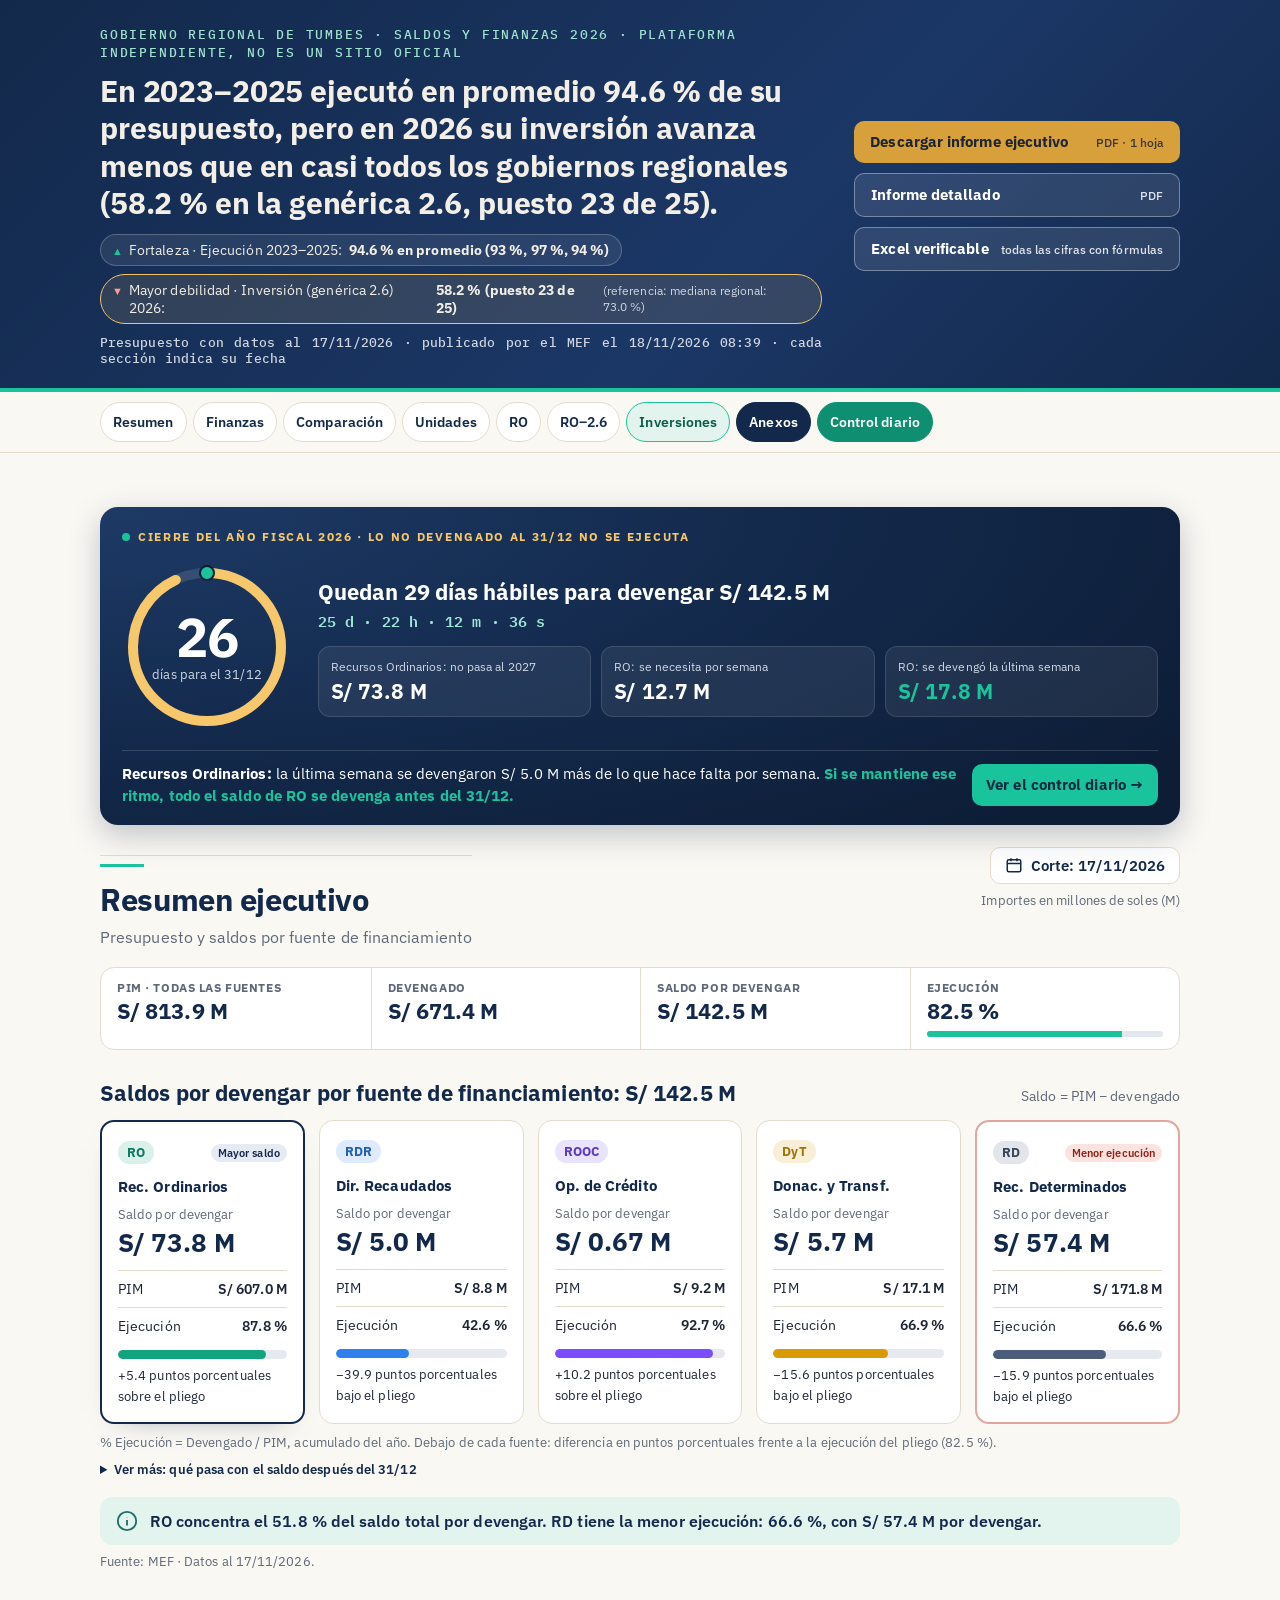
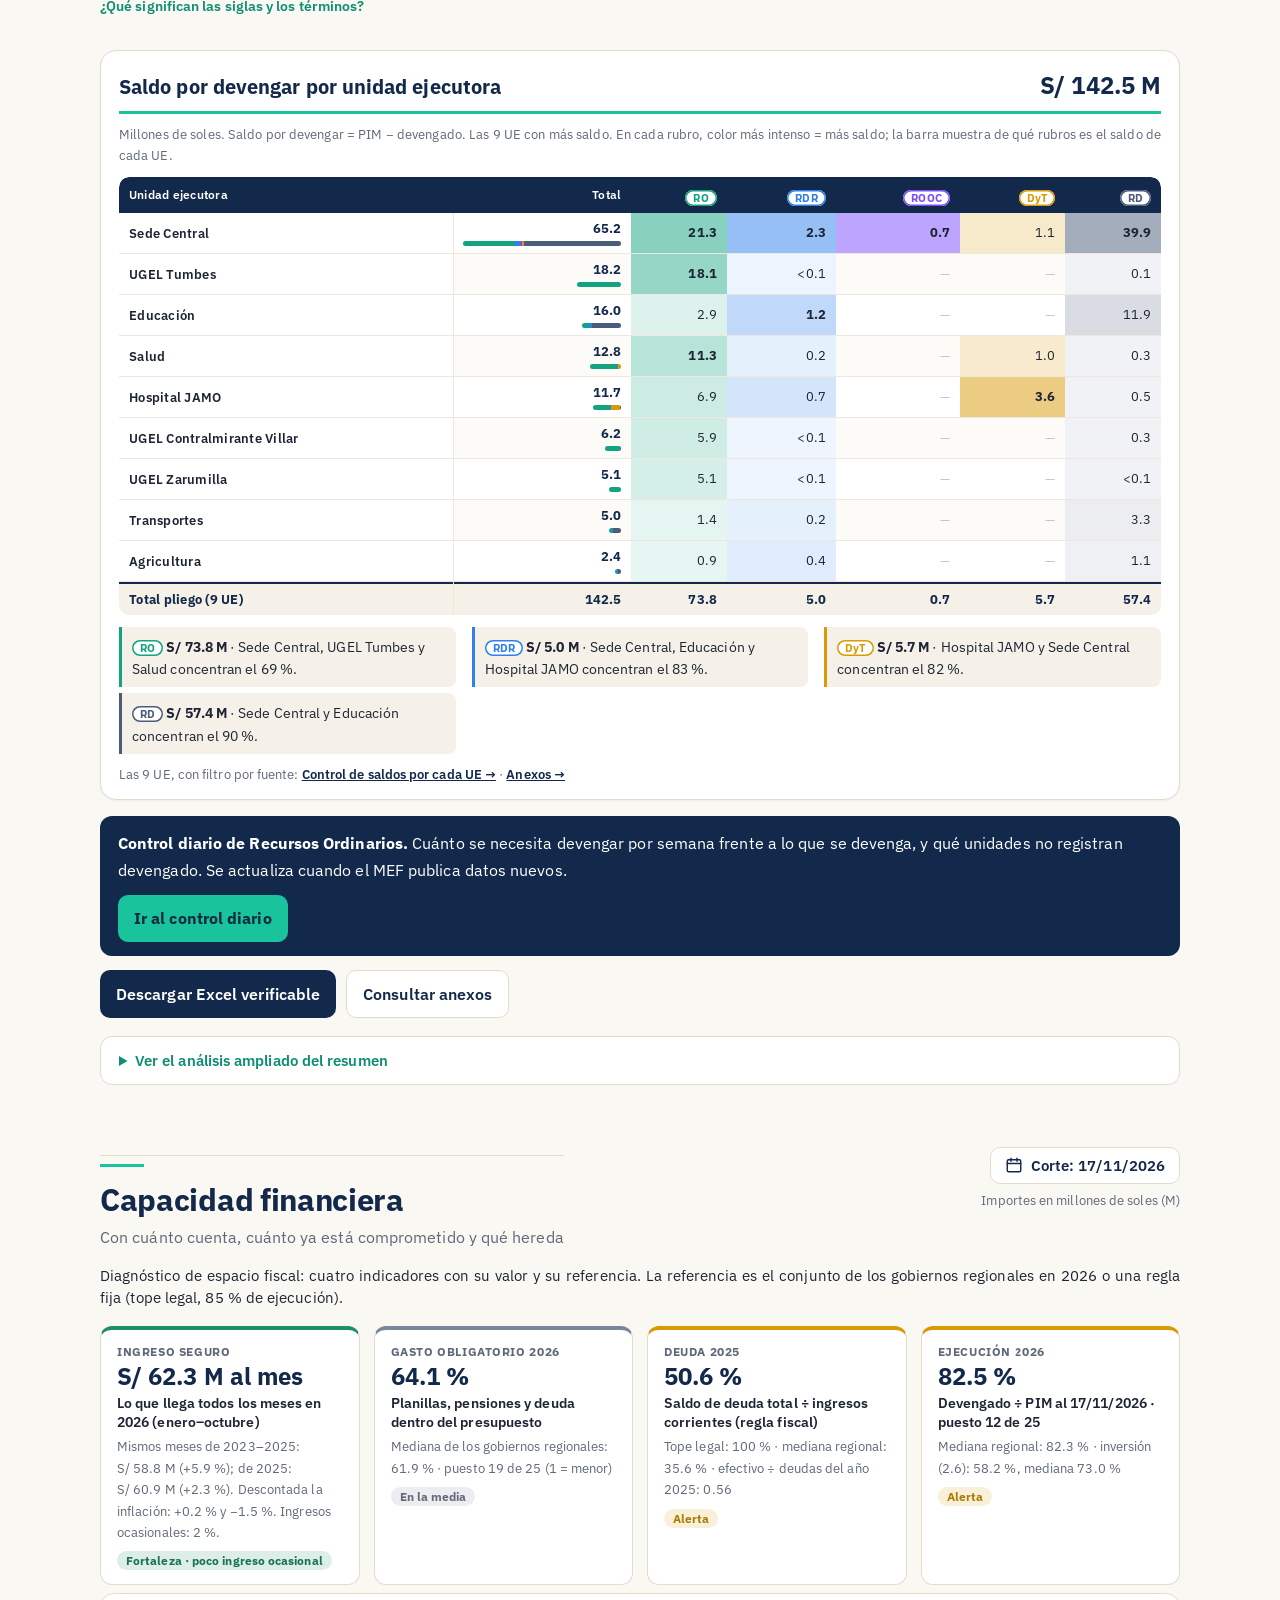
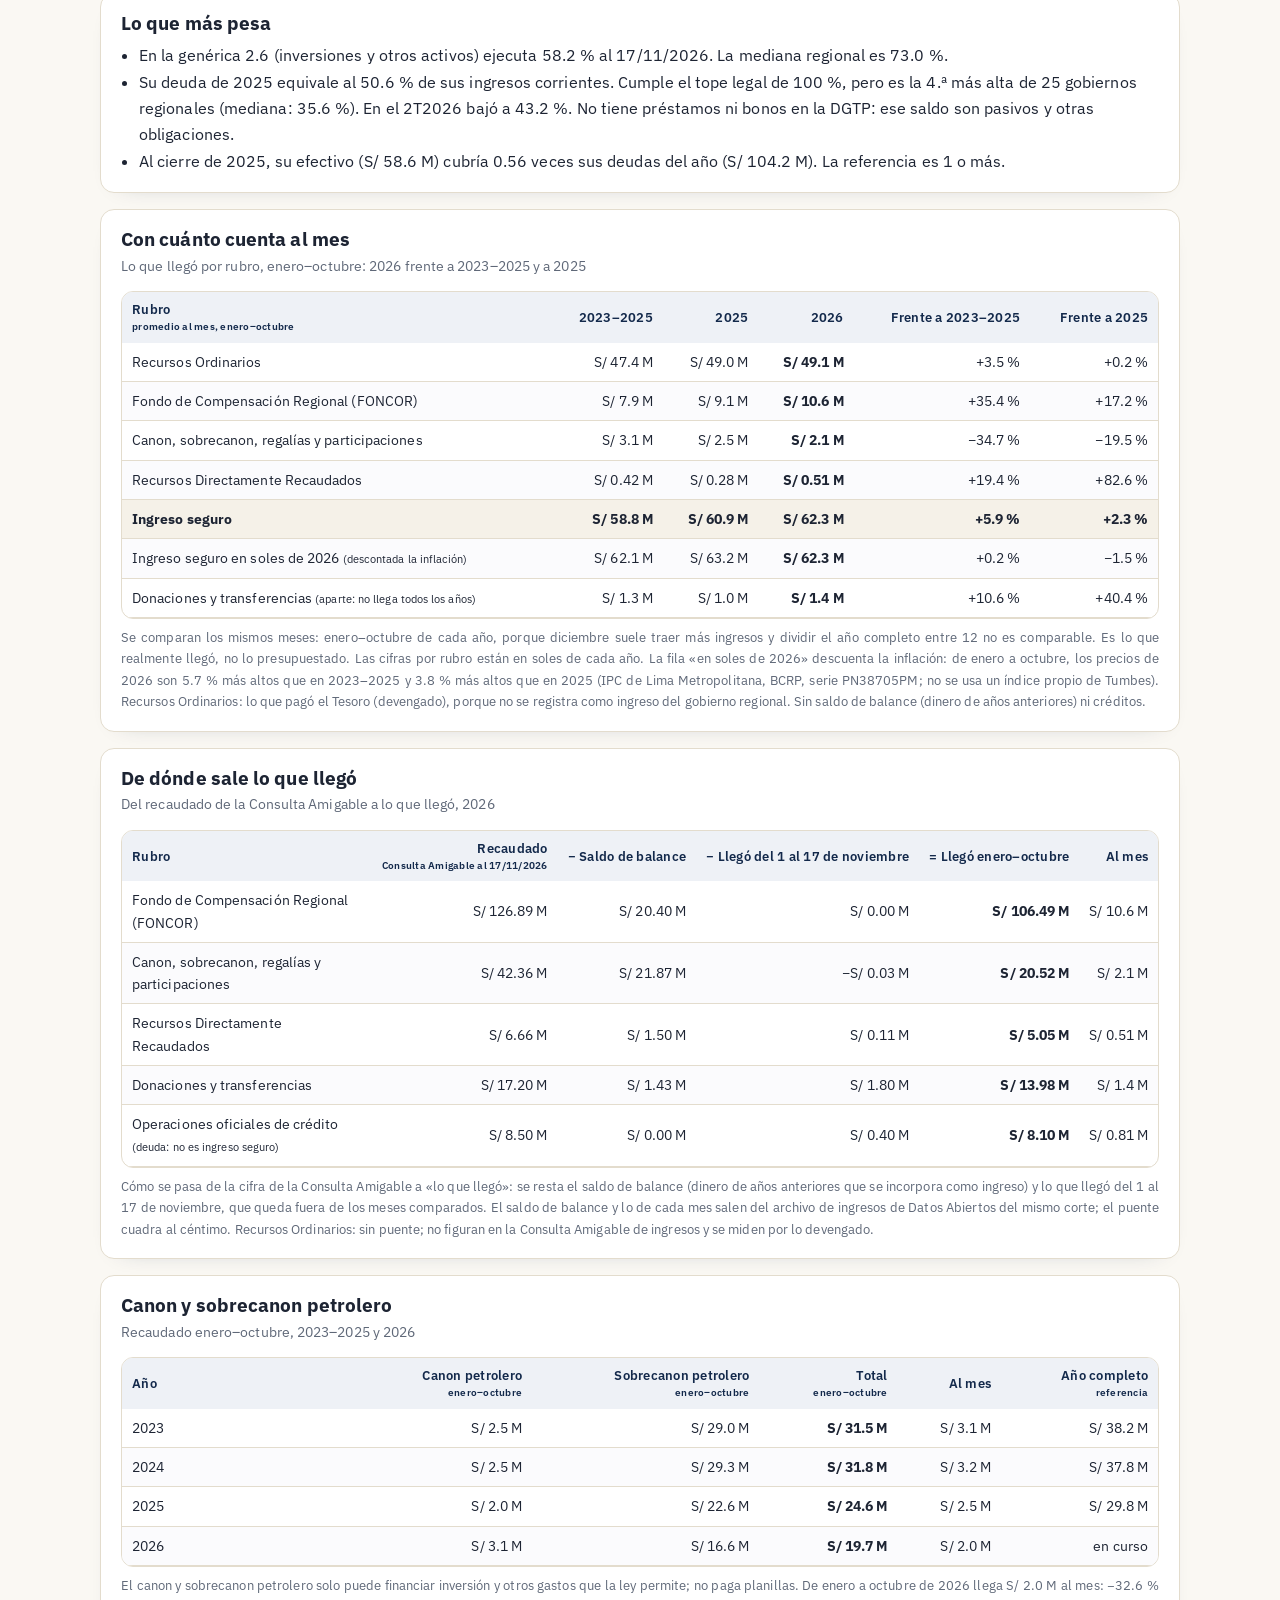
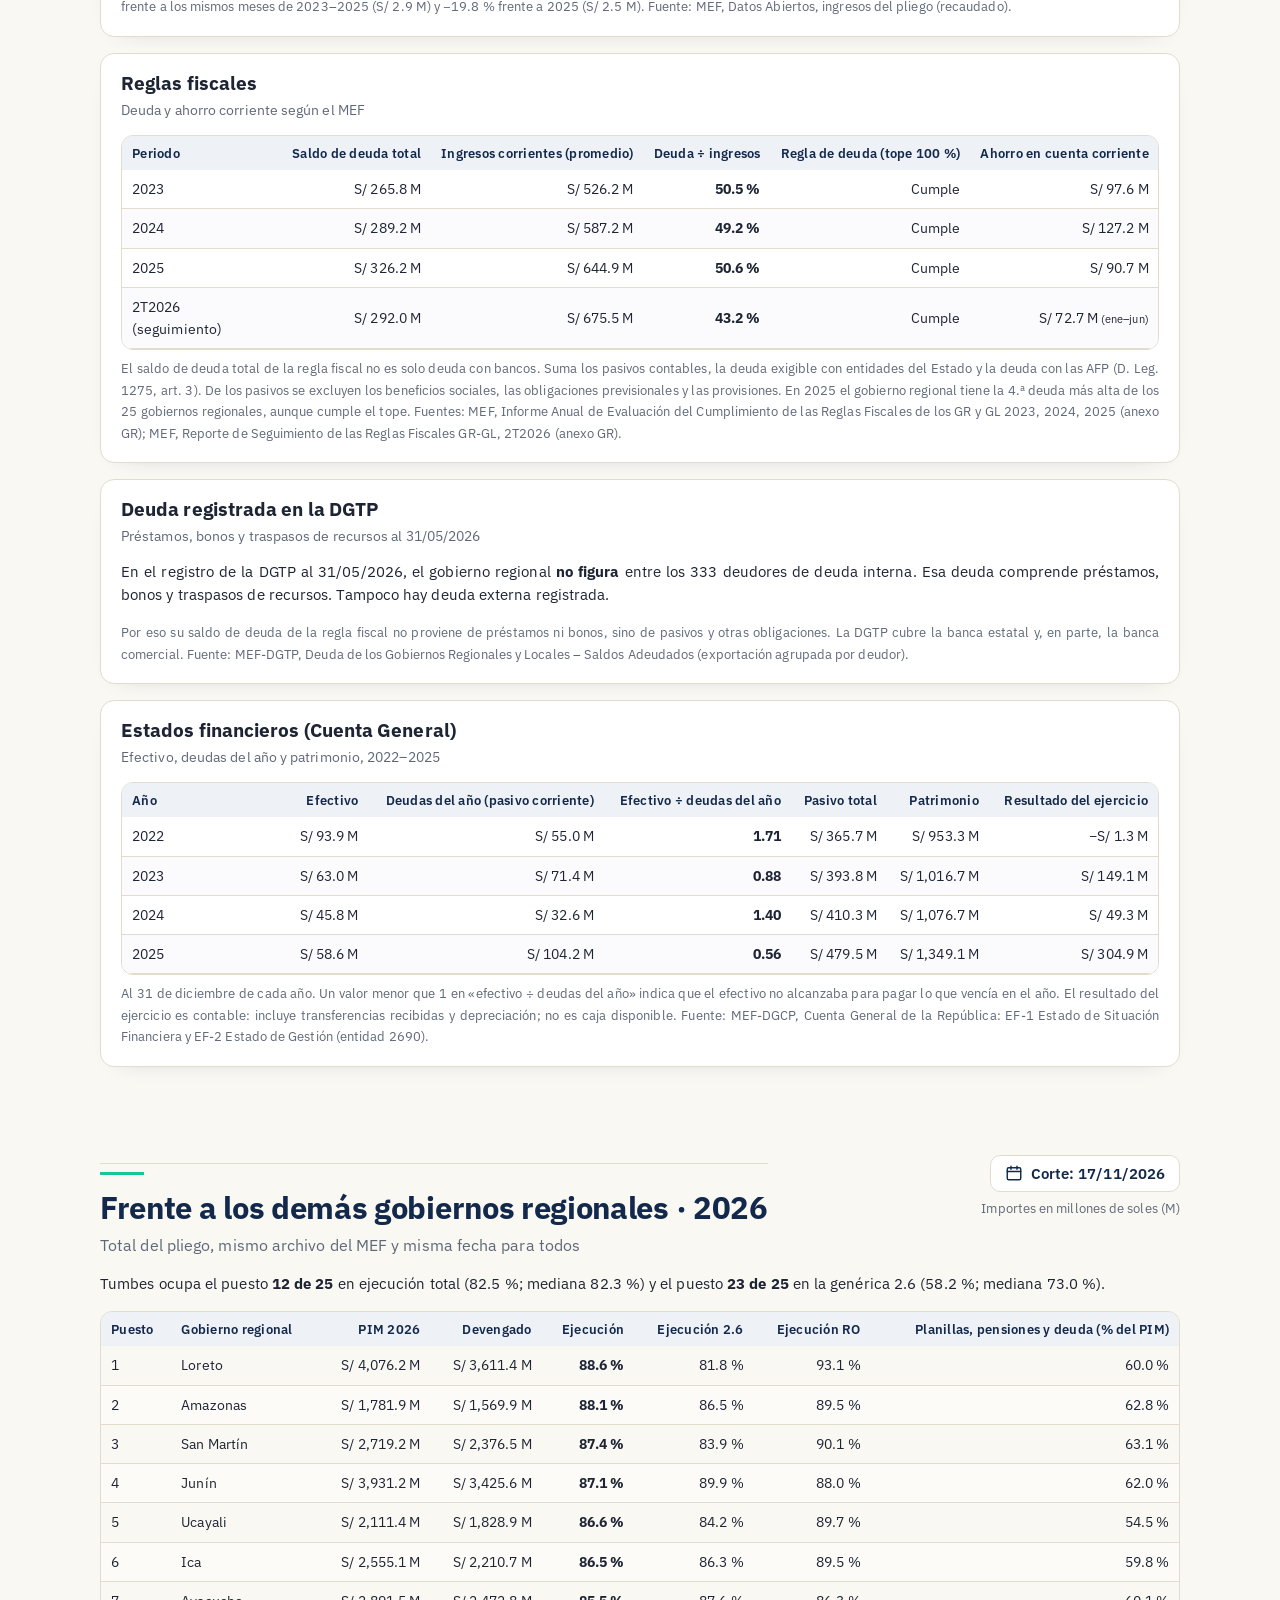
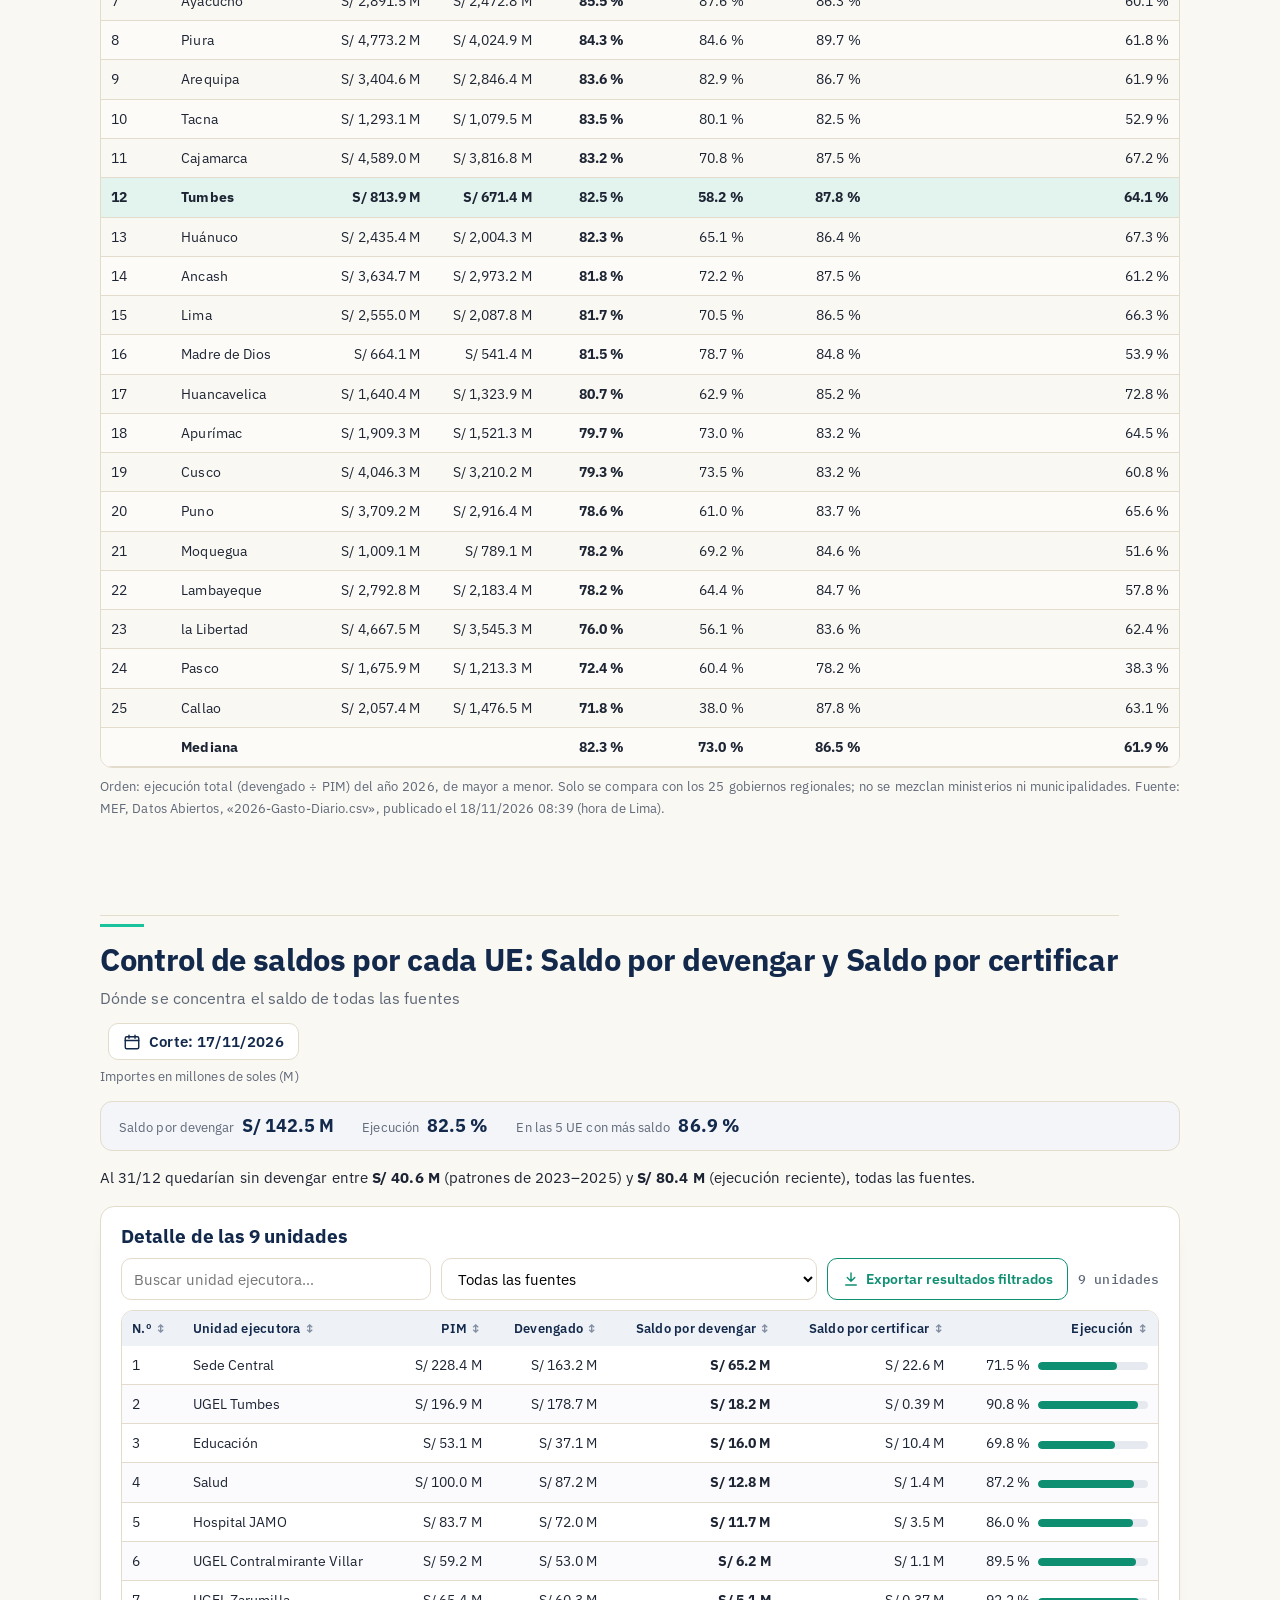
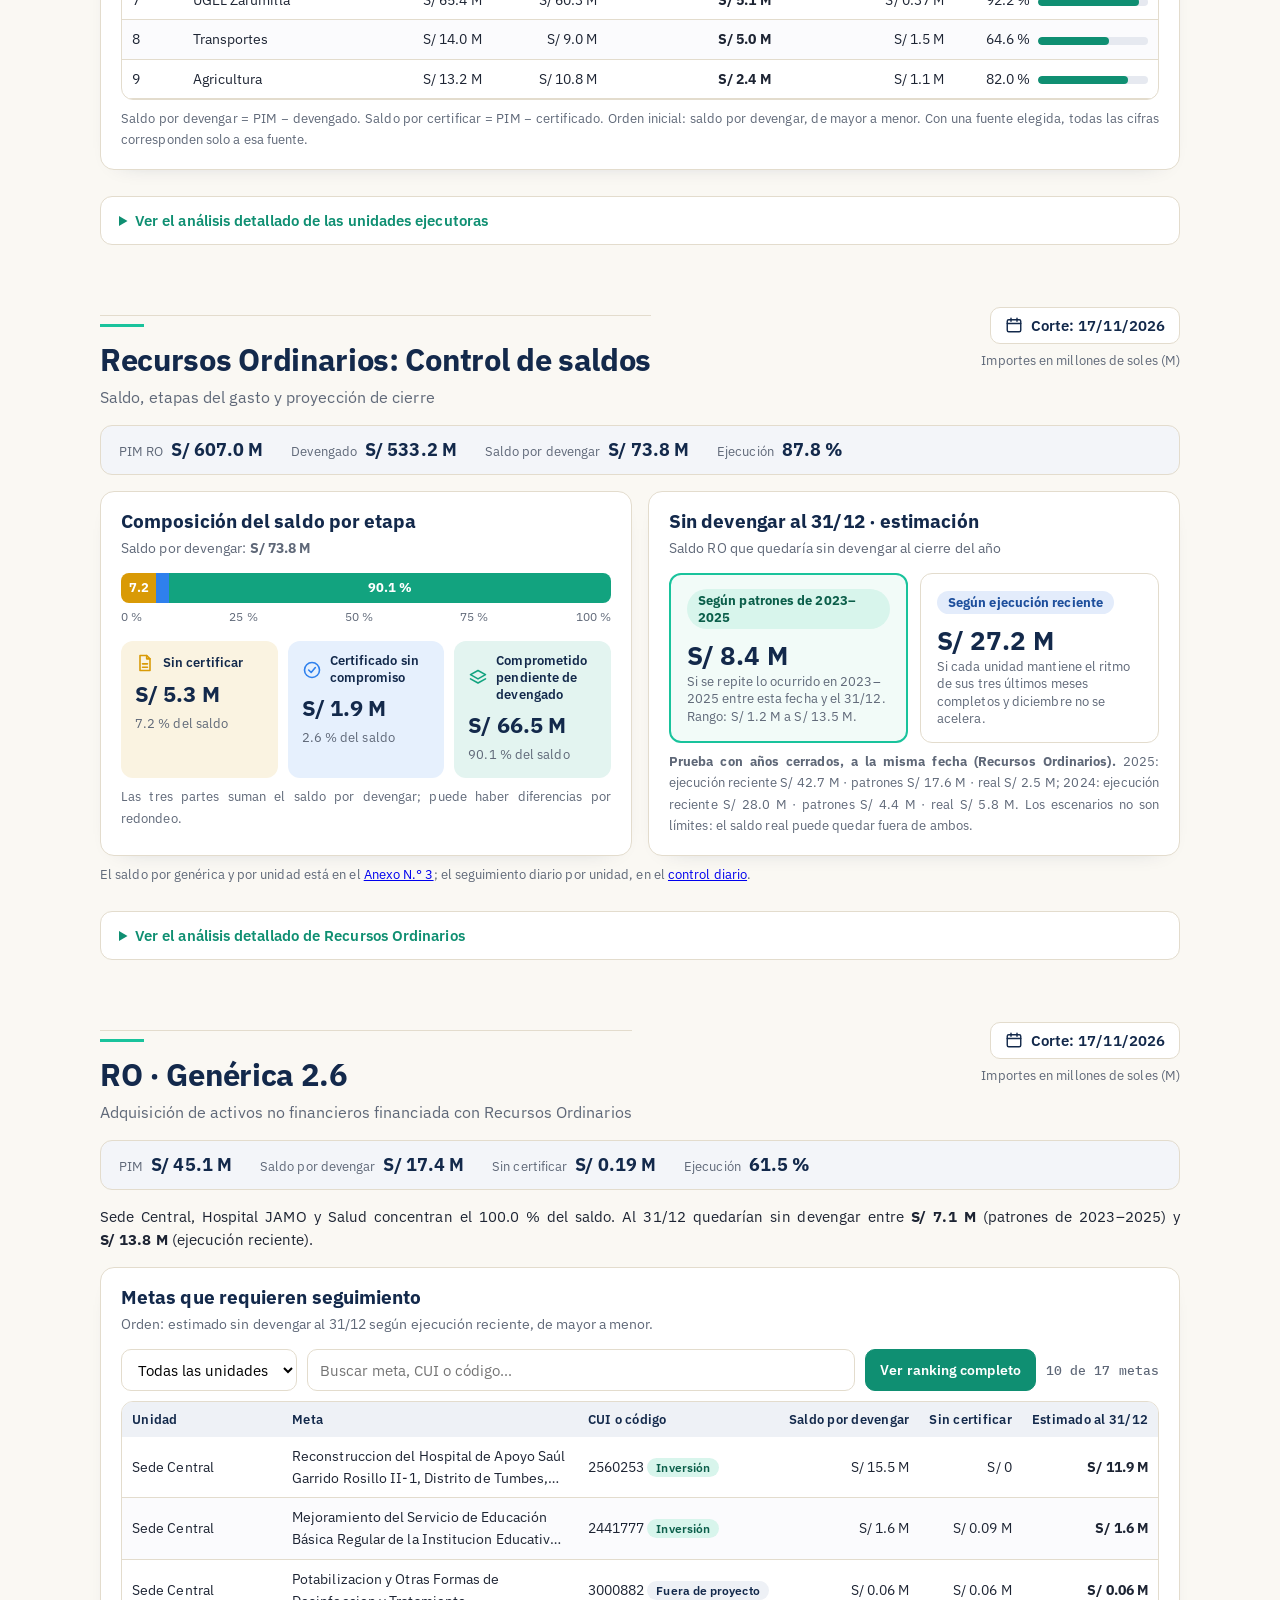
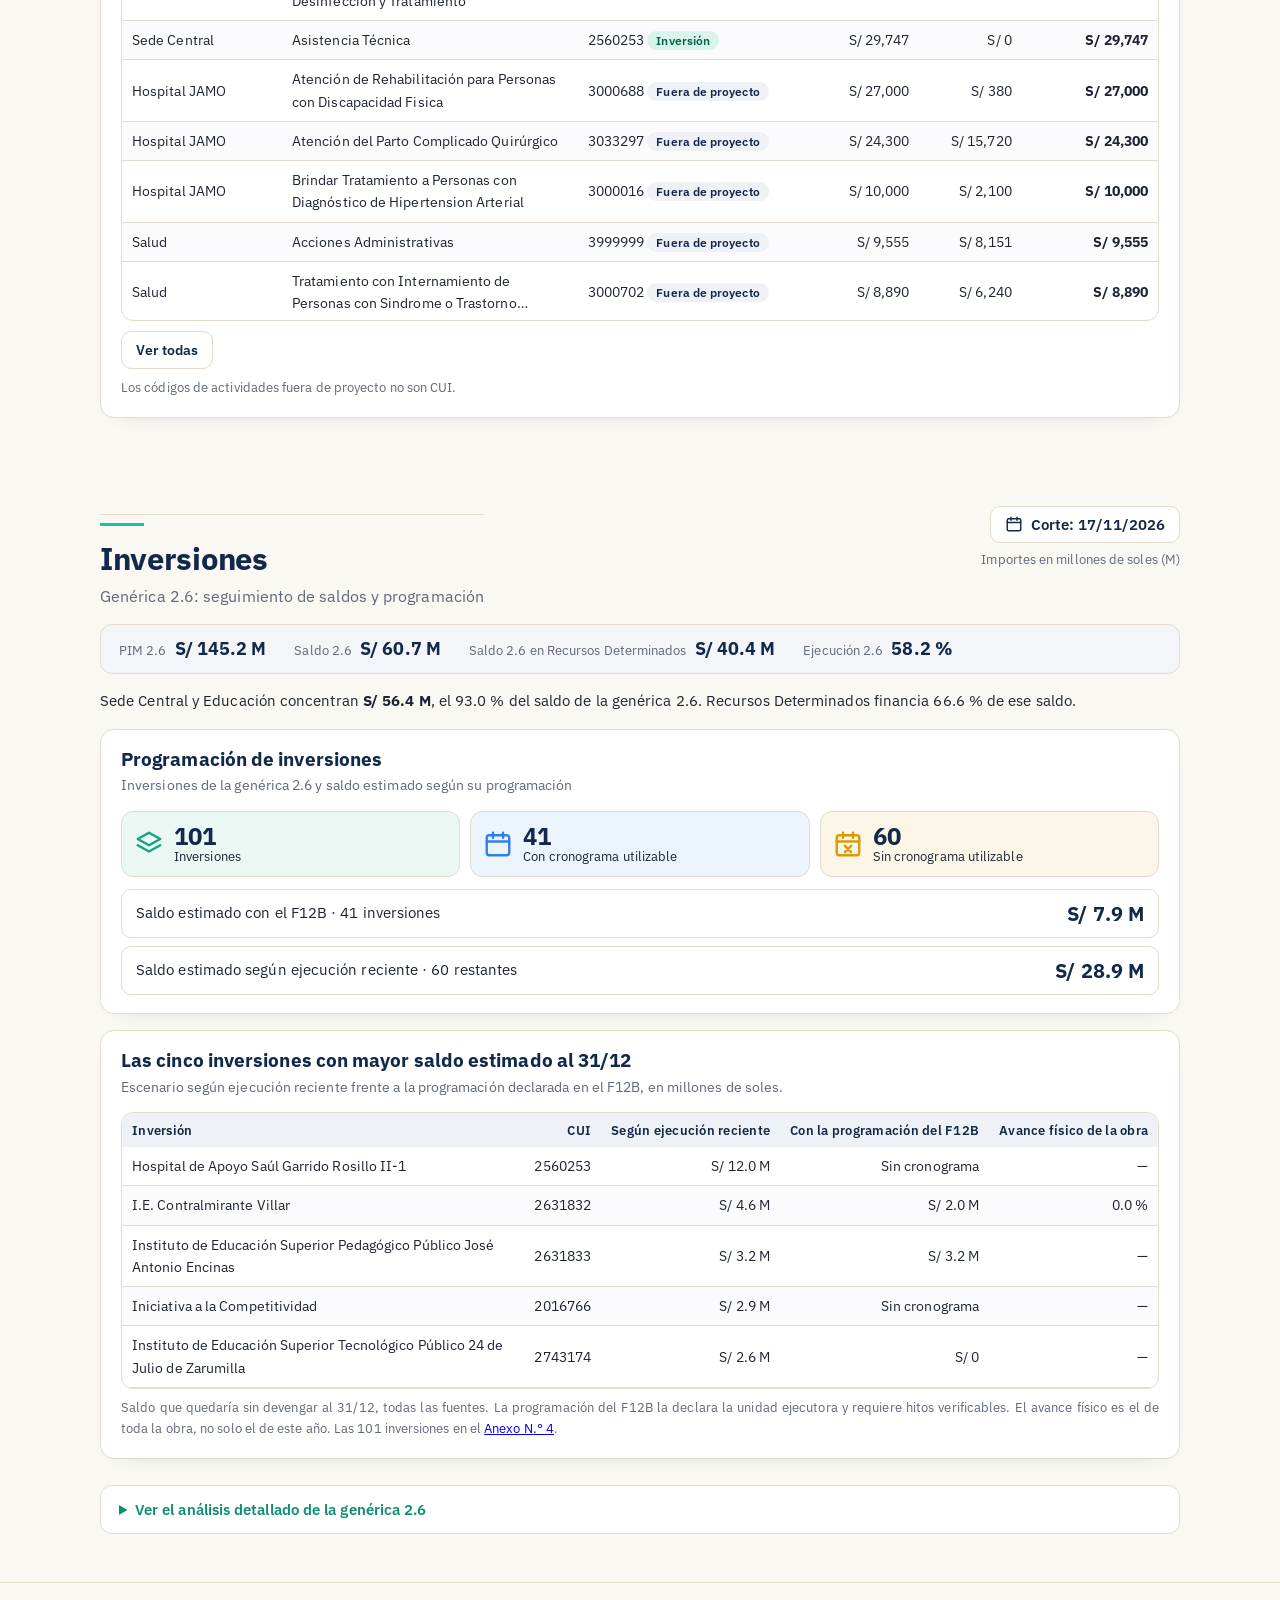
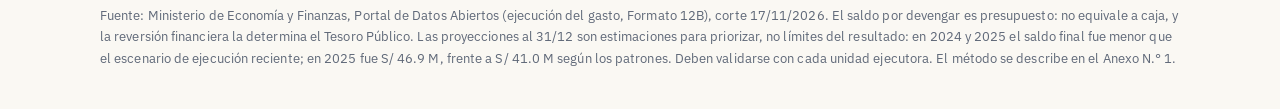
==== commit 1ba39b5a: "Control RO GORE Tumbes: consulta sin corte nuevo · informe al 17/11/2026" ====
--- a/goretumbes/index.html
+++ b/goretumbes/index.html
@@ -230,10 +230,18 @@
 .cuenta .kp small{display:block;font-size:12px;color:#cfd8e6}.cuenta .kp b{font:700 21px var(--f-t);white-space:nowrap;color:#fff}
 .cuenta .kp b.v{color:#19c39c}.cuenta .kp b.r{color:#ff9b8a}
 .cuenta .msj{grid-column:1/-1;display:flex;flex-wrap:wrap;align-items:center;justify-content:space-between;gap:10px;border-top:1px solid rgba(255,255,255,.14);padding-top:12px;font-size:14.5px}
+.cuenta .msj b.v{color:#19c39c}.cuenta .msj b.r{color:#ff9b8a}.cuenta .msj span{flex:1 1 420px;line-height:1.5}
 .cuenta .msj a{background:#19c39c;color:#0d2b3e;font-weight:700;text-decoration:none;border-radius:10px;padding:9px 14px;white-space:nowrap}
 @media(max-width:640px){.cuenta{grid-template-columns:1fr;justify-items:center;text-align:center;padding:18px 16px}.cuenta .ojo{justify-content:center}.cuenta .lado{width:100%}
  .cuenta .msj{justify-content:center;text-align:center}.cuenta .kp{grid-template-columns:1fr}.cuenta .tic{text-align:center}}
 @media(prefers-reduced-motion:reduce){.reloj .aguja,.cuenta .ojo i{animation:none}}
+@media(max-width:640px){header.cab{padding:14px 0 12px !important}header.cab h1{font-size:23px !important;margin:2px 0 4px !important}header.cab .sub{display:none}header.cab .eyebrow{font-size:10.5px !important}.cuenta{margin-top:0}.reloj{width:150px;height:150px}.reloj svg{width:150px;height:150px}.reloj .cen b{font-size:46px}#resumen{padding-top:14px !important}.cuenta .kp{gap:6px}.cuenta .kp div{display:flex;justify-content:space-between;align-items:center;gap:10px;padding:8px 12px;text-align:left}.cuenta .kp small{font-size:12.5px}.cuenta .kp b{font-size:18px}}
+.franja{display:grid;grid-template-columns:repeat(4,1fr);background:#fff;border:1px solid var(--line);border-radius:14px;overflow:hidden;margin:0 0 6px}
+.franja>div{padding:12px 16px;border-left:1px solid var(--line)}.franja>div:first-child{border-left:0}
+.franja small{display:block;font:700 11.5px var(--f-t);letter-spacing:.05em;text-transform:uppercase;color:var(--muted)}
+.franja b{display:block;font:700 22px/1.2 var(--f-t);color:var(--navy);white-space:nowrap;margin-top:3px}
+.franja .bar{height:6px;border-radius:3px;background:#e3e8ef;margin-top:7px;overflow:hidden}.franja .bar i{display:block;height:100%;background:var(--turq)}
+@media(max-width:640px){.franja{grid-template-columns:1fr 1fr}.franja>div:nth-child(3){border-left:0}.franja>div:nth-child(n+3){border-top:1px solid var(--line)}.franja b{font-size:19px}}
 .ue-saldo{margin-top:28px;background:#fff;border:1px solid var(--line);border-radius:16px;padding:18px 18px 14px;box-shadow:0 1px 2px rgba(19,41,75,.05)}
 .ue-saldo .cab-ue{display:flex;flex-wrap:wrap;align-items:baseline;justify-content:space-between;gap:4px 12px;border-bottom:3px solid var(--turq);padding-bottom:10px;margin-bottom:10px}
 .ue-saldo h3{margin:0;font:700 20px/1.25 var(--f-t);color:var(--navy)}.ue-saldo .monto{font:700 24px var(--f-t);color:var(--navy);white-space:nowrap}
@@ -365,18 +373,10 @@
 fetch(c.dataset.src+'?'+Date.now()).then(function(r){return r.json()}).then(function(d){var w=d.semana,tt=d.total;if(!w||!tt)return;
 q('.hab').textContent='Quedan '+w.dias_habiles+' días hábiles para devengar';q('.k-sal').textContent=M(tt.saldo);q('.k-nec').textContent=M(w.nec_sem);
 var ok=w.real_sem>=w.nec_sem,b=q('.k-real');b.textContent=M(w.real_sem);b.className='k-real '+(ok?'v':'r');
-q('.k-msj').textContent='En Recursos Ordinarios, la última semana se devengó '+(ok?'más':'menos')+' de lo necesario. '+(ok?'Si se mantiene ese ritmo, alcanza para el 31/12.':'A ese ritmo no alcanza para el 31/12.');
+var dif=Math.abs(w.real_sem-w.nec_sem);q('.k-msj').innerHTML='<b>Recursos Ordinarios:</b> la última semana se devengaron '+M(dif)+(ok?' más':' menos')+' de lo que hace falta por semana. '+(ok?'<b class="v">Si se mantiene ese ritmo, todo el saldo de RO se devenga antes del 31/12.</b>':'<b class="r">A ese ritmo, parte del saldo de RO quedará sin devengar al 31/12 y se pierde: no pasa al '+(new Date(c.dataset.fin).getFullYear()+1)+'.</b>');
 q('.kp').hidden=false}).catch(function(){})})();</script><div class="res-cab"><div><h2>Resumen ejecutivo</h2><p class="sub2">Presupuesto y saldos por fuente de financiamiento</p></div>
 <div class="corte"><b><svg width="18" height="18" viewBox="0 0 24 24" fill="none" stroke="currentColor" stroke-width="2" aria-hidden="true"><rect x="3" y="5" width="18" height="16" rx="2"/><path d="M3 10h18M8 3v4M16 3v4"/></svg>Corte: 17/11/2026</b><small>Importes en millones de soles (M)</small></div></div>
-<div class="hero"><div><div class="tres">
-<div><div class="et">PIM total · todas las fuentes</div><div class="num">S/ 813.9 M</div><div class="ds">Presupuesto Institucional Modificado</div></div>
-<div><div class="et">Devengado</div><div class="num">S/ 671.4 M</div><div class="ds">Gasto ya reconocido</div></div>
-<div><div class="et">Saldo por devengar</div><div class="num">S/ 142.5 M</div><div class="ds">17.5 % del PIM</div></div></div>
-<div class="barra2" role="img" aria-label="Ejecutado 82.5 %, por devengar 17.5 %"><i style="width:82.5%">82.5 %</i><span>17.5 %</span></div>
-<div class="pie2">9 unidades ejecutoras · Año fiscal 2026</div></div>
-<div class="anillo"><svg width="150" height="150" viewBox="0 0 150 150" aria-hidden="true"><circle cx="75" cy="75" r="62" fill="none" stroke="#3b4f72" stroke-width="14"/>
-<circle cx="75" cy="75" r="62" fill="none" stroke="#19c39c" stroke-width="14" stroke-linecap="round" stroke-dasharray="321.3 389.6"/></svg>
-<div><b>82.5 %</b><small>Ejecución</small></div></div></div>
+<div class="franja" role="group" aria-label="Presupuesto del pliego, todas las fuentes"><div><small>PIM · todas las fuentes</small><b>S/ 813.9 M</b></div><div><small>Devengado</small><b>S/ 671.4 M</b></div><div><small>Saldo por devengar</small><b>S/ 142.5 M</b></div><div><small>Ejecución</small><b>82.5 %</b><div class="bar" role="img" aria-label="Ejecución 82.5 %"><i style="width:82.5%"></i></div></div></div>
 <div class="fuentes-cab"><h3>Saldos por devengar por fuente de financiamiento: <b style="white-space:nowrap">S/ 142.5 M</b></h3><span>Saldo = PIM − devengado</span></div>
 <div class="fuentes"><article class="fte top" style="--c:#12a37f"><div class="fc"><span class="sg">RO</span><span class=badge>Mayor saldo</span></div><h4 title="Recursos Ordinarios">Rec. Ordinarios</h4><div class="l2">Saldo por devengar</div><div class="mo">S/ 73.8 M</div><div class="fl"><span>PIM</span><b>S/ 607.0 M</b></div><div class="fl" style="border-bottom:0"><span>Ejecución</span><b>87.8 %</b></div><div class="bar" aria-hidden="true"><i style="width:87.8%"></i></div><div class="cmp">+5.4 puntos porcentuales sobre el pliego</div></article><article class="fte" style="--c:#2f80ed"><div class="fc"><span class="sg">RDR</span></div><h4 title="Recursos Directamente Recaudados">Dir. Recaudados</h4><div class="l2">Saldo por devengar</div><div class="mo">S/ 5.0 M</div><div class="fl"><span>PIM</span><b>S/ 8.8 M</b></div><div class="fl" style="border-bottom:0"><span>Ejecución</span><b>42.6 %</b></div><div class="bar" aria-hidden="true"><i style="width:42.6%"></i></div><div class="cmp">−39.9 puntos porcentuales bajo el pliego</div></article><article class="fte" style="--c:#7c4dff"><div class="fc"><span class="sg">ROOC</span></div><h4 title="Recursos por Operaciones Oficiales de Crédito">Op. de Crédito</h4><div class="l2">Saldo por devengar</div><div class="mo">S/ 0.67 M</div><div class="fl"><span>PIM</span><b>S/ 9.2 M</b></div><div class="fl" style="border-bottom:0"><span>Ejecución</span><b>92.7 %</b></div><div class="bar" aria-hidden="true"><i style="width:92.7%"></i></div><div class="cmp">+10.2 puntos porcentuales sobre el pliego</div></article><article class="fte" style="--c:#d99a06"><div class="fc"><span class="sg">DyT</span></div><h4 title="Donaciones y Transferencias">Donac. y Transf.</h4><div class="l2">Saldo por devengar</div><div class="mo">S/ 5.7 M</div><div class="fl"><span>PIM</span><b>S/ 17.1 M</b></div><div class="fl" style="border-bottom:0"><span>Ejecución</span><b>66.9 %</b></div><div class="bar" aria-hidden="true"><i style="width:66.9%"></i></div><div class="cmp">−15.6 puntos porcentuales bajo el pliego</div></article><article class="fte bajo" style="--c:#4b5d7a"><div class="fc"><span class="sg">RD</span><span class="badge rojo">Menor ejecución</span></div><h4 title="Recursos Determinados">Rec. Determinados</h4><div class="l2">Saldo por devengar</div><div class="mo">S/ 57.4 M</div><div class="fl"><span>PIM</span><b>S/ 171.8 M</b></div><div class="fl" style="border-bottom:0"><span>Ejecución</span><b>66.6 %</b></div><div class="bar" aria-hidden="true"><i style="width:66.6%"></i></div><div class="cmp">−15.9 puntos porcentuales bajo el pliego</div></article></div>
 <p class="nota" style="margin:8px 0 0">% Ejecución = Devengado / PIM, acumulado del año. Debajo de cada fuente: diferencia en puntos porcentuales frente a la ejecución del pliego (82.5 %).</p><details class="nota-legal"><summary>Ver más: qué pasa con el saldo después del 31/12</summary><p>Después del 31/12 no se compromete ni se devenga con cargo a 2026 (D. Leg. 1440, art. 36). En Recursos Ordinarios, lo no devengado no genera saldo de balance. En las demás fuentes, lo recaudado y no devengado puede incorporarse en 2027 como saldo de balance (art. 50).</p></details>
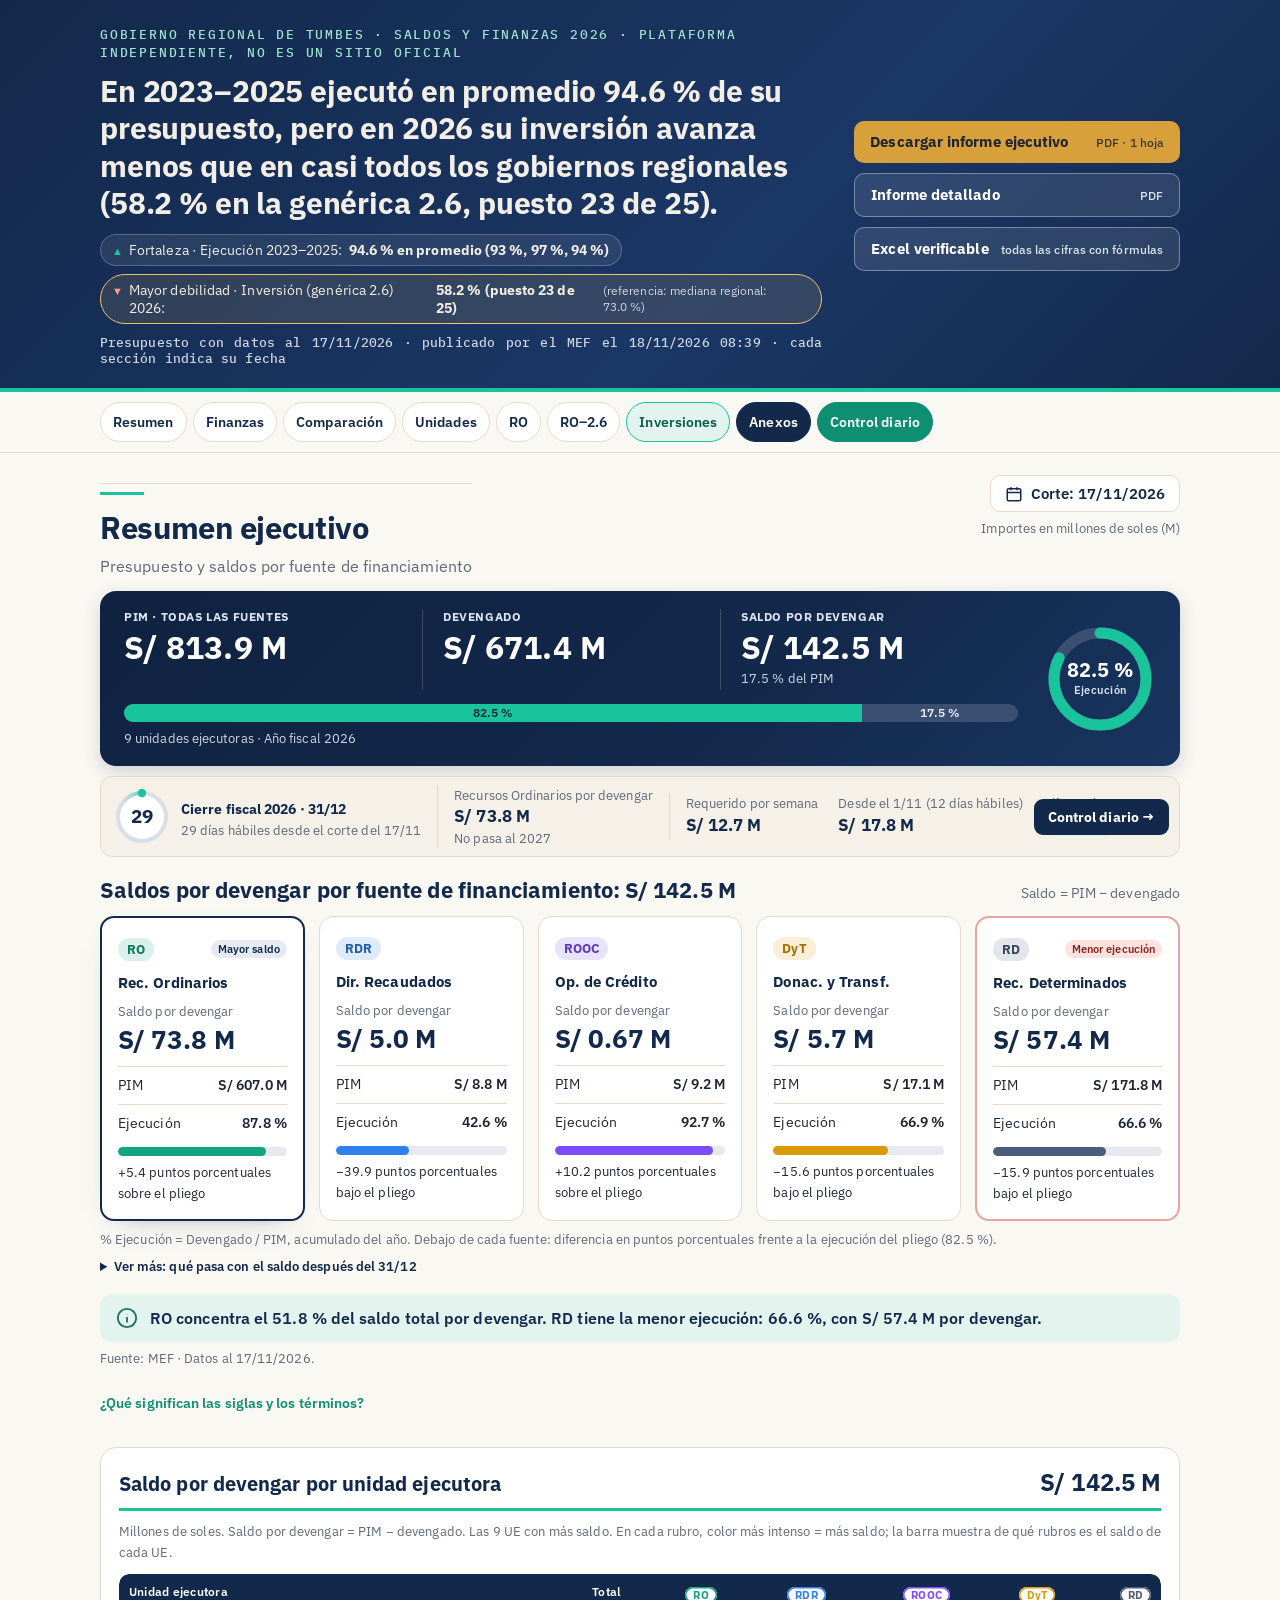
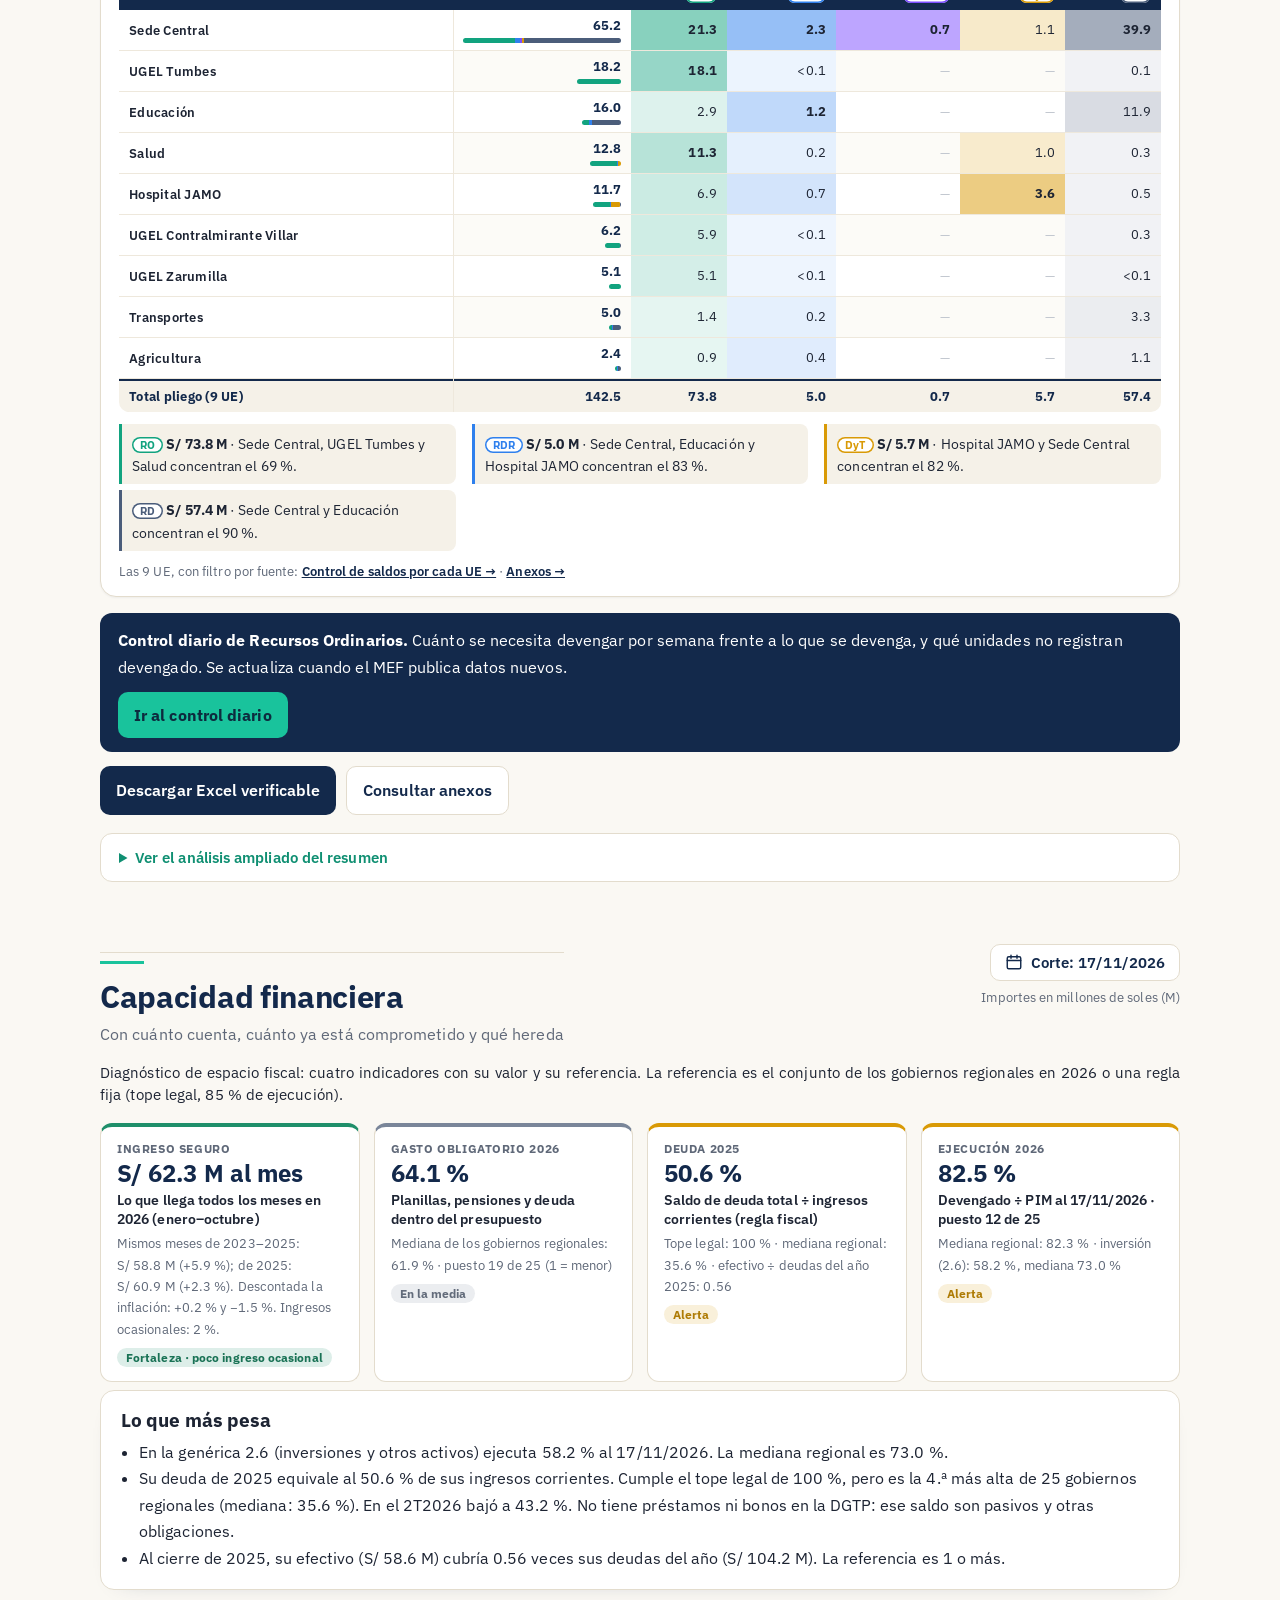
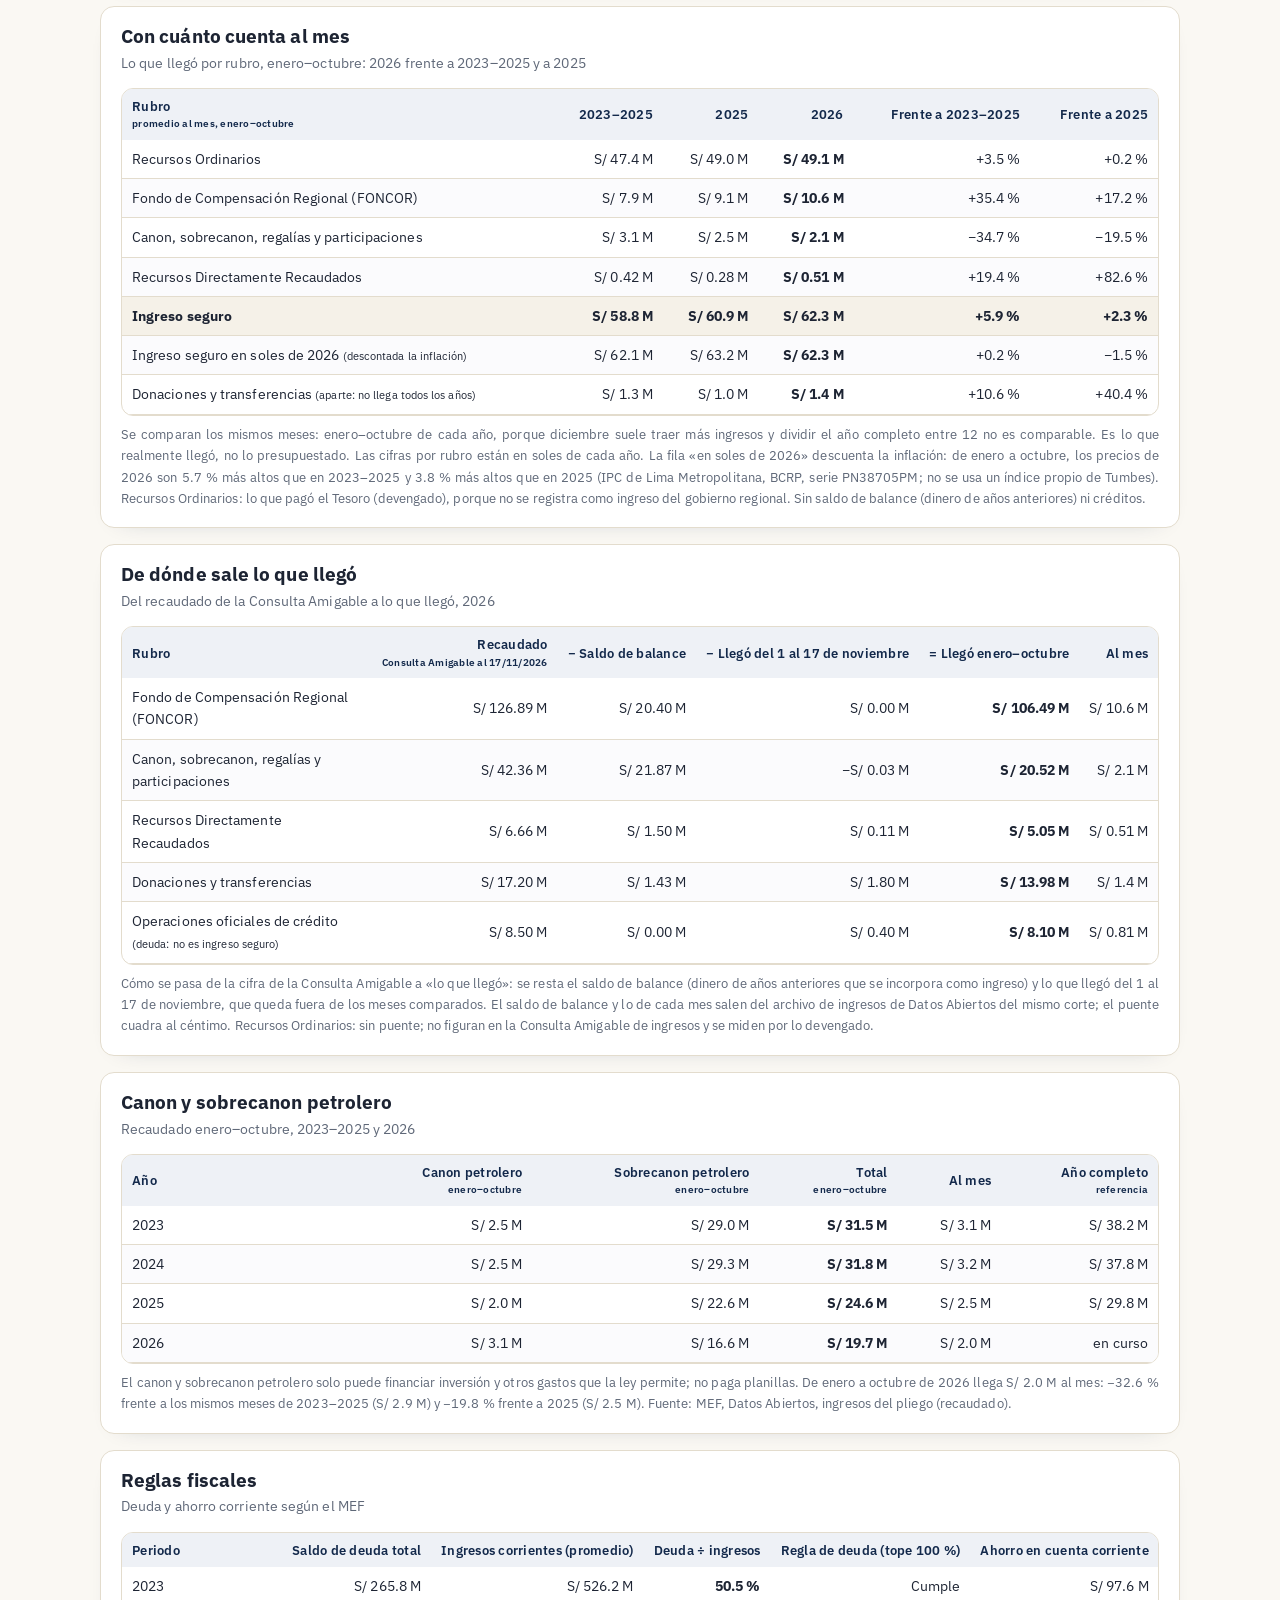
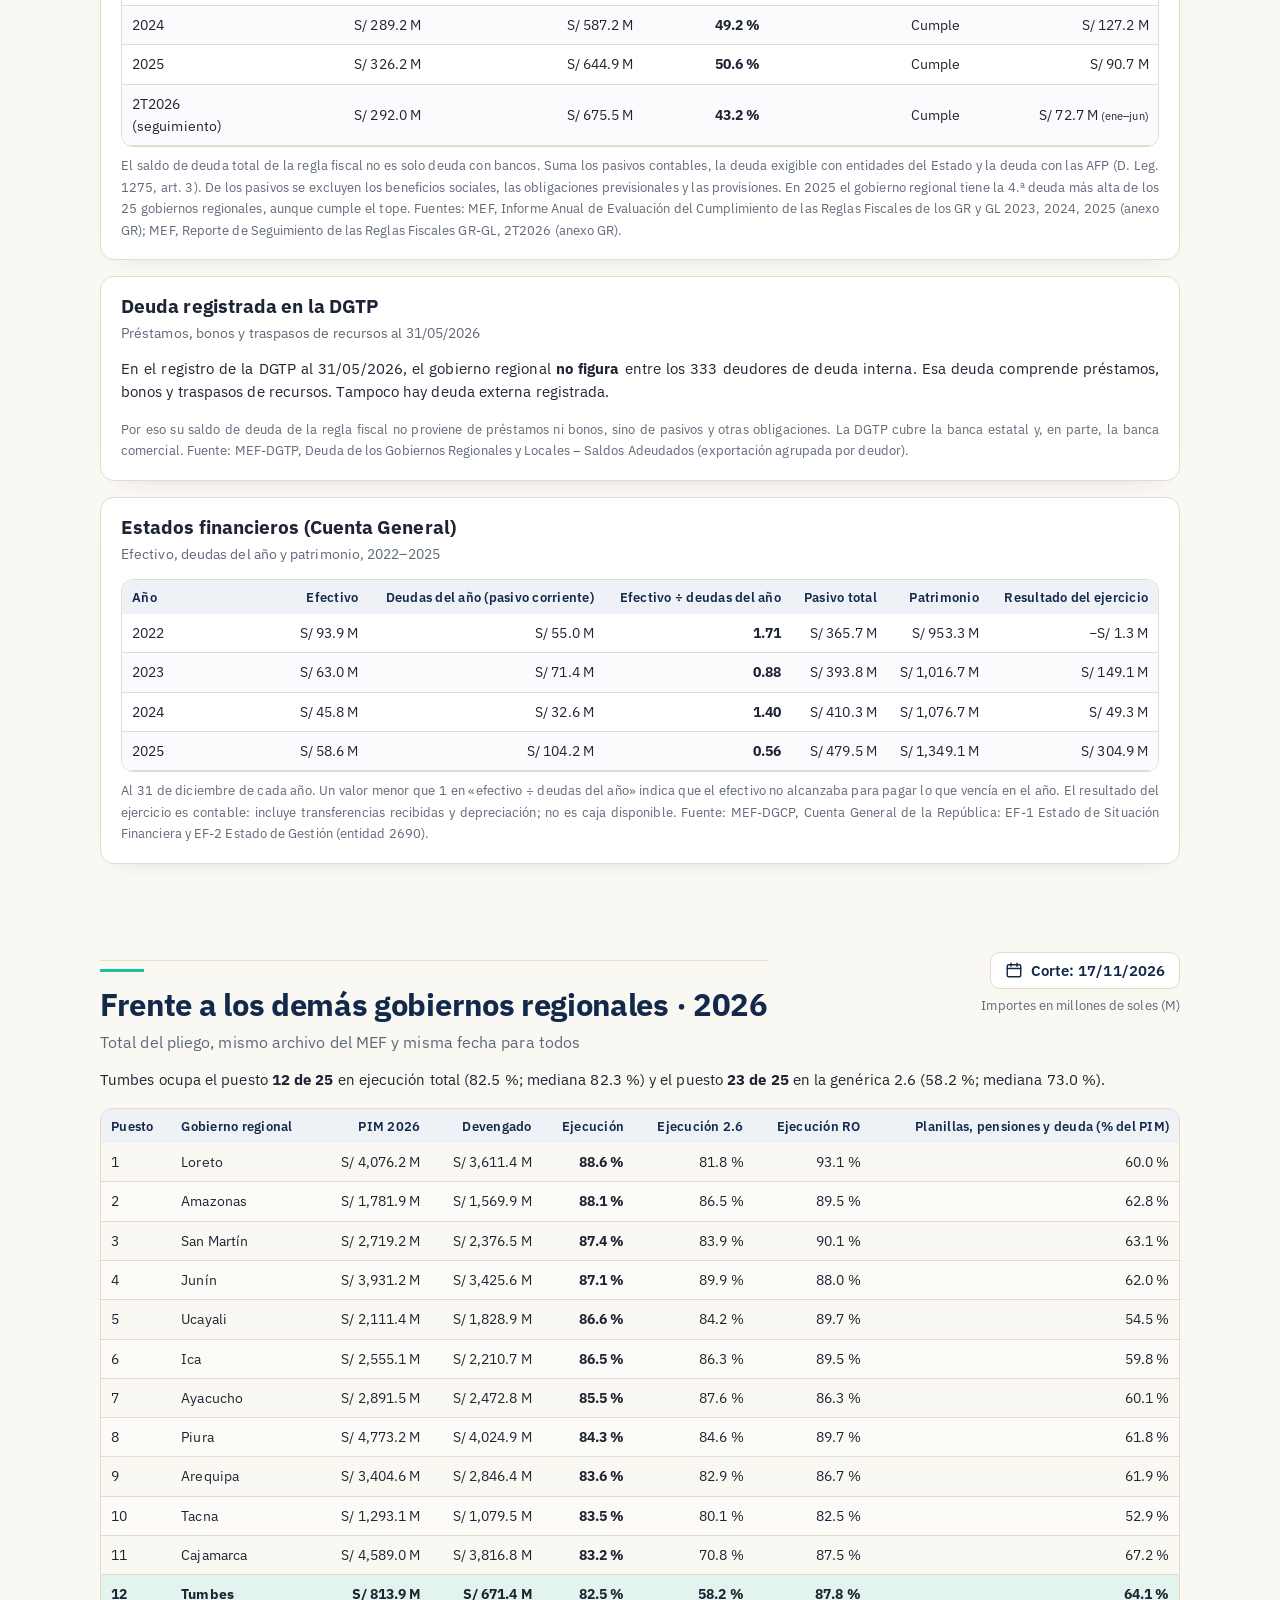
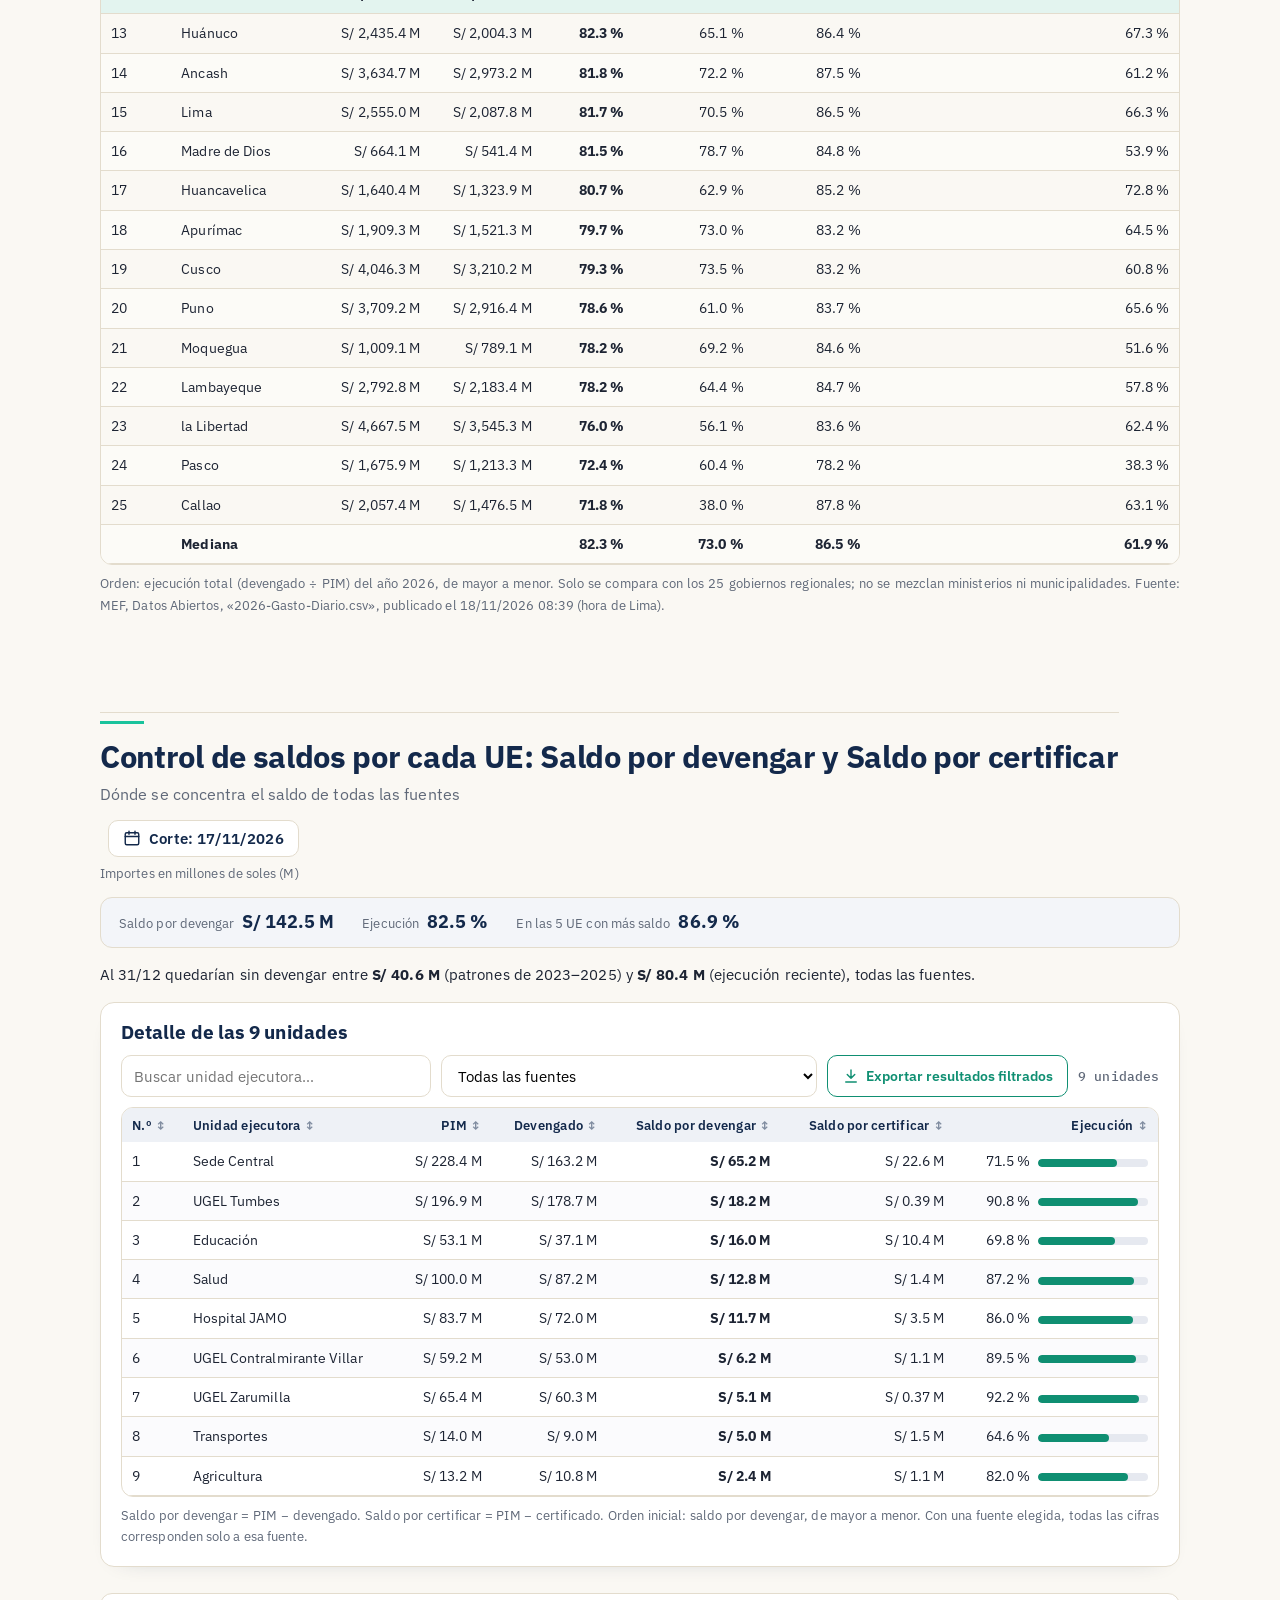
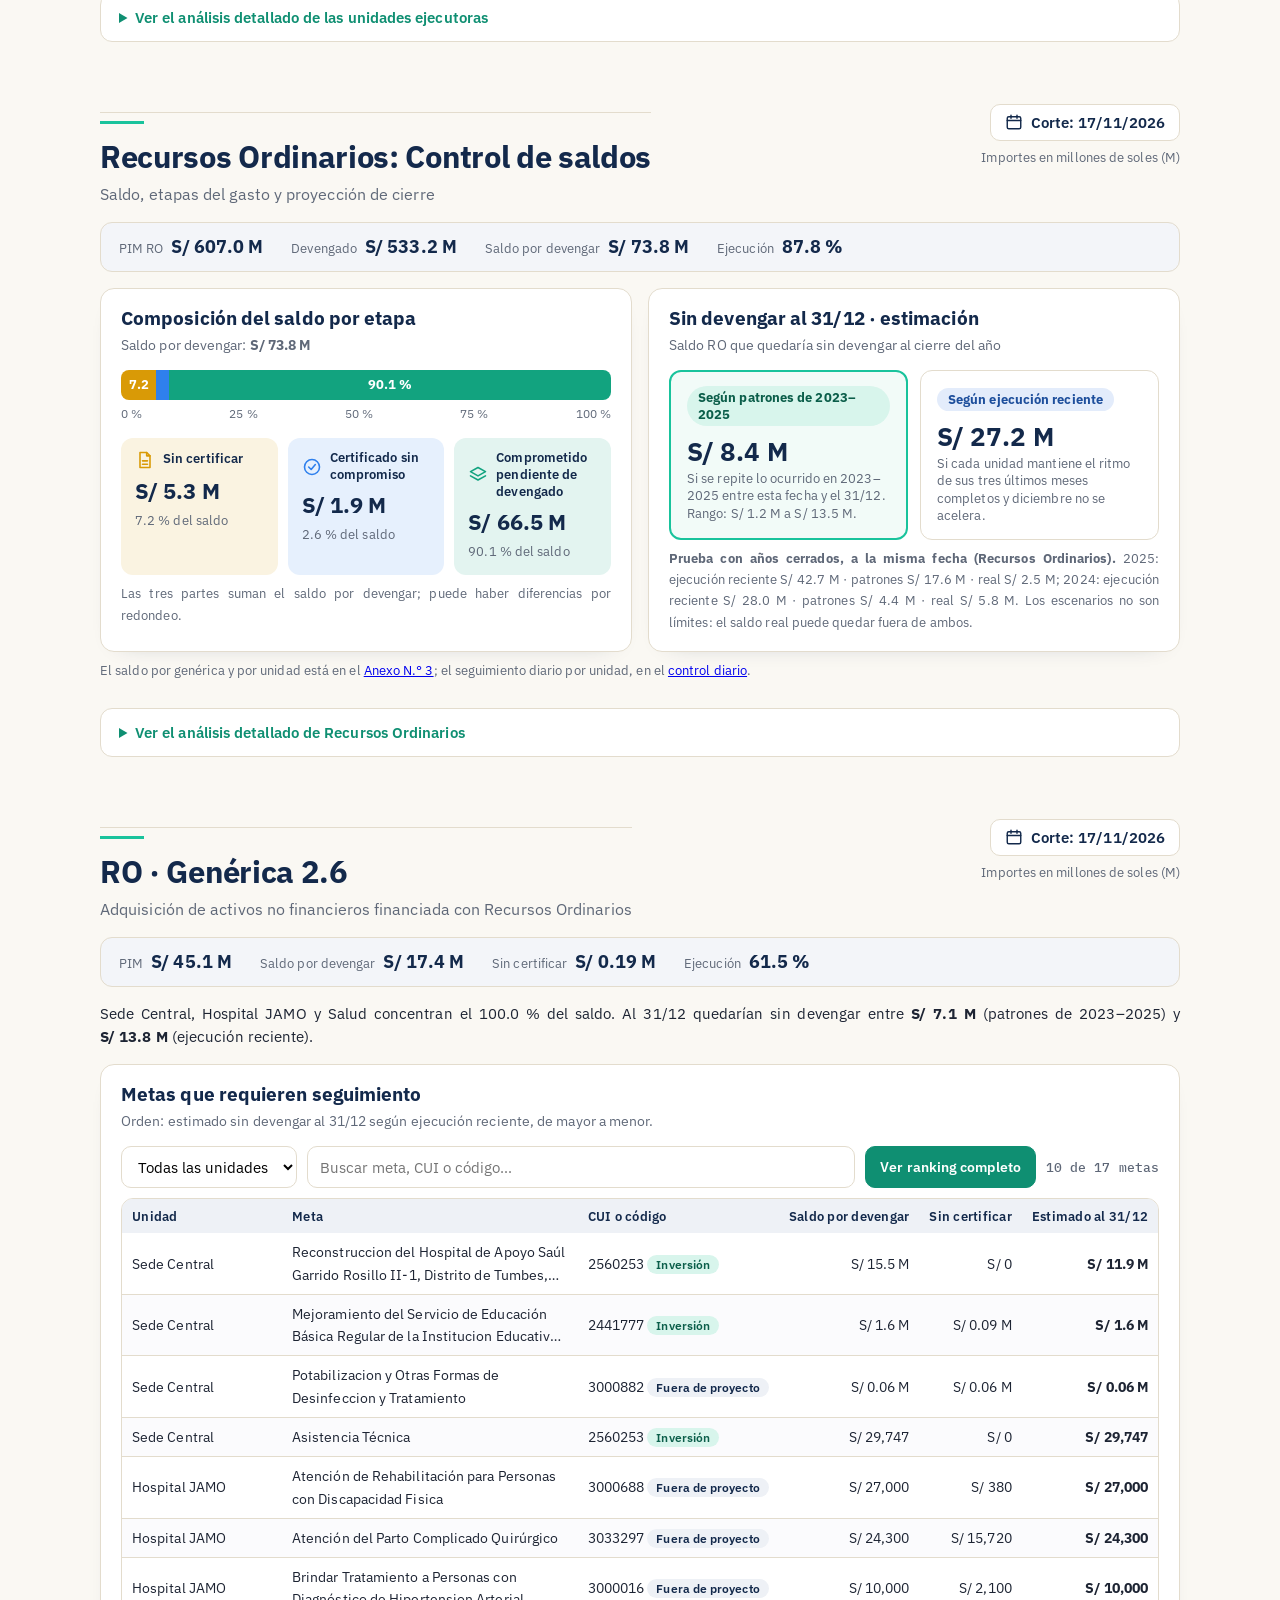
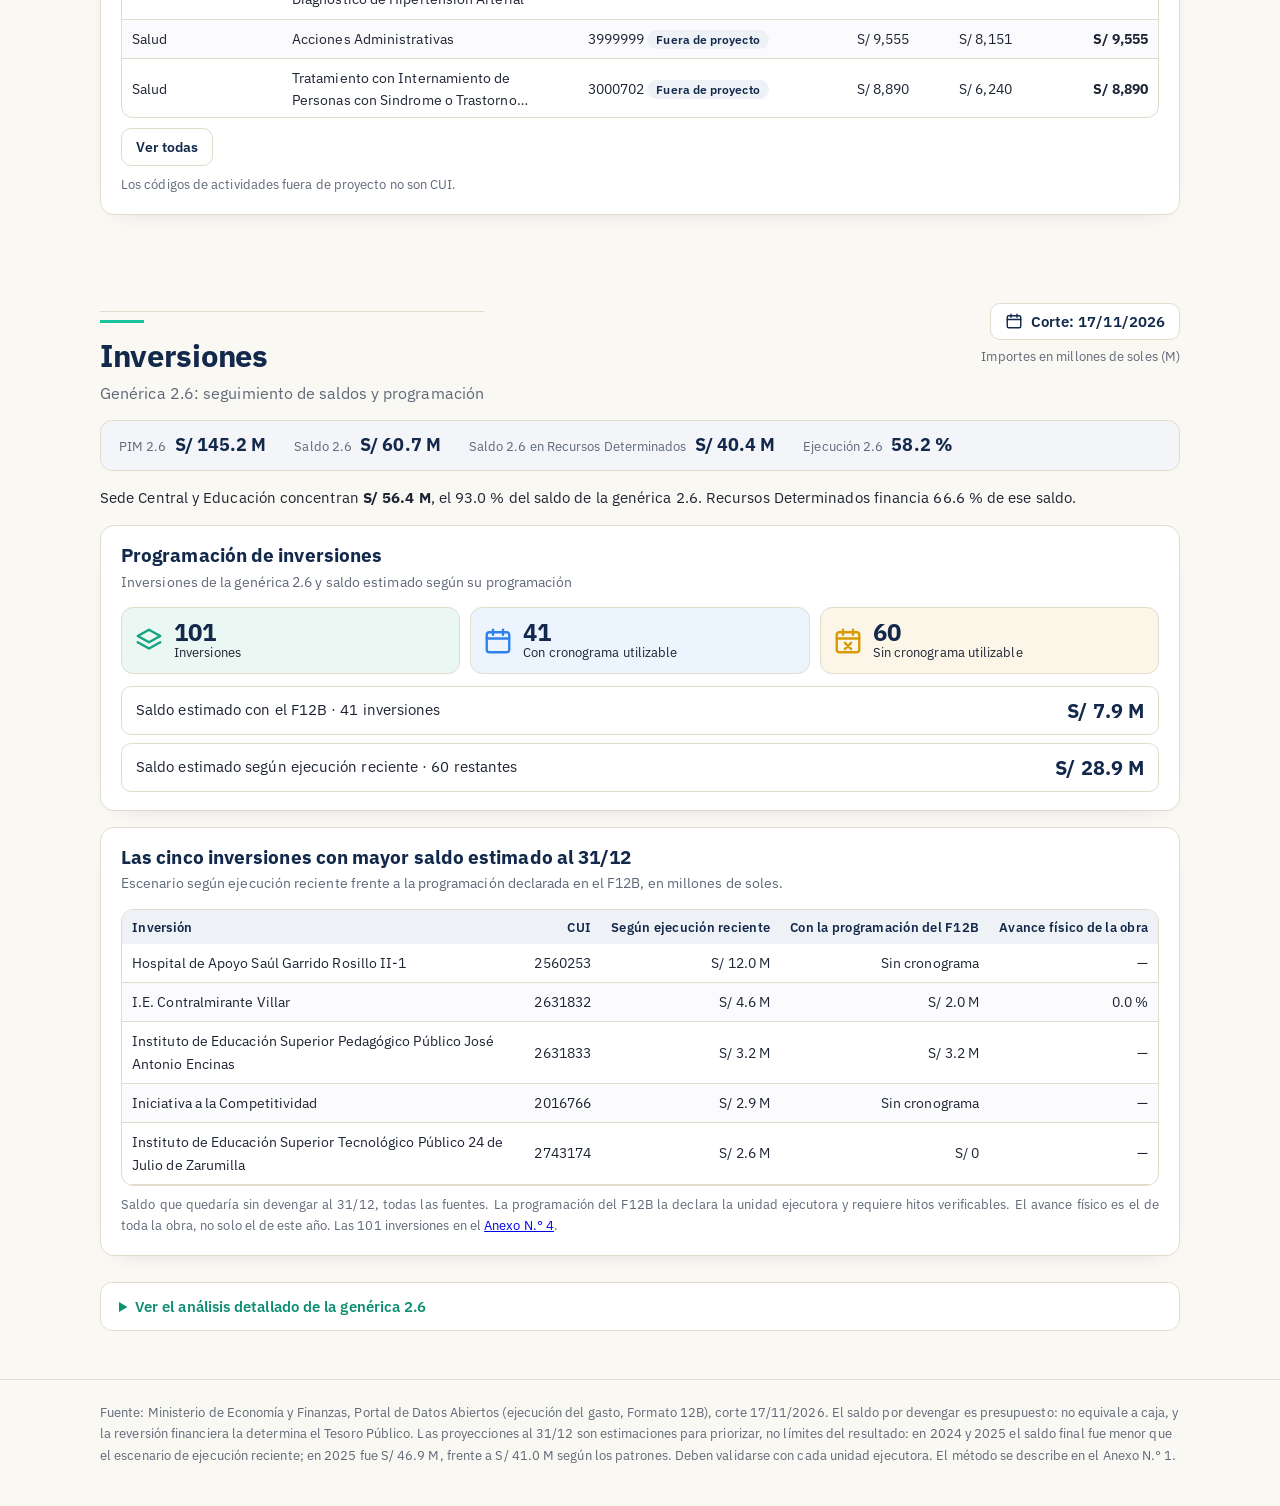
==== commit 5dc6446c: "Control RO GORE Tumbes: consulta sin corte nuevo · informe al 17/11/2026" ====
--- a/goretumbes/index.html
+++ b/goretumbes/index.html
@@ -215,33 +215,47 @@
 #t-met td:nth-child(2){min-width:240px;max-width:380px}#t-met .mt{overflow:hidden;display:-webkit-box;-webkit-line-clamp:2;-webkit-box-orient:vertical}
 #t-met th{white-space:nowrap}
 .fte .cmp{font-size:12.5px;color:var(--ink);margin-top:6px}
-.cuenta{position:relative;overflow:hidden;background:radial-gradient(120% 140% at 0% 0%,#1d3a66 0%,#13294b 55%,#0d1d36 100%);color:#fff;border-radius:18px;padding:22px 22px 18px;margin:6px 0 22px;display:grid;grid-template-columns:auto 1fr;gap:18px 26px;align-items:center;box-shadow:0 10px 30px rgba(19,41,75,.25)}
-.cuenta .ojo{font:700 12px var(--f-t);letter-spacing:.14em;text-transform:uppercase;color:#f6c76b;grid-column:1/-1;display:flex;align-items:center;gap:8px}
-.cuenta .ojo i{width:8px;height:8px;border-radius:50%;background:#19c39c;flex:none;animation:pulso 1.8s infinite}
-@keyframes pulso{0%{box-shadow:0 0 0 0 rgba(25,195,156,.7)}70%{box-shadow:0 0 0 10px rgba(25,195,156,0)}100%{box-shadow:0 0 0 0 rgba(25,195,156,0)}}
-.reloj{position:relative;width:170px;height:170px}.reloj svg{position:absolute;inset:0}
-.reloj .aguja{transform-origin:85px 85px;animation:gira 60s linear infinite}@keyframes gira{to{transform:rotate(360deg)}}
-.reloj .cen{position:absolute;inset:0;display:flex;flex-direction:column;align-items:center;justify-content:center;text-align:center}
-.reloj .cen b{font:800 54px/1 var(--f-t);letter-spacing:-.02em;color:#fff}.reloj .cen small{font-size:13px;color:#cfd8e6}
-.cuenta .lado h3{margin:0 0 4px;font:700 22px/1.25 var(--f-t);color:#fff}
-.cuenta .tic{font:600 15px var(--f-m);color:#9fe8d6;margin:0 0 12px;font-variant-numeric:tabular-nums}
-.cuenta .kp{display:grid;grid-template-columns:repeat(3,1fr);gap:10px}.cuenta .kp[hidden]{display:none}
-.cuenta .kp div{background:rgba(255,255,255,.07);border:1px solid rgba(255,255,255,.12);border-radius:12px;padding:10px 12px}
-.cuenta .kp small{display:block;font-size:12px;color:#cfd8e6}.cuenta .kp b{font:700 21px var(--f-t);white-space:nowrap;color:#fff}
-.cuenta .kp b.v{color:#19c39c}.cuenta .kp b.r{color:#ff9b8a}
-.cuenta .msj{grid-column:1/-1;display:flex;flex-wrap:wrap;align-items:center;justify-content:space-between;gap:10px;border-top:1px solid rgba(255,255,255,.14);padding-top:12px;font-size:14.5px}
-.cuenta .msj b.v{color:#19c39c}.cuenta .msj b.r{color:#ff9b8a}.cuenta .msj span{flex:1 1 420px;line-height:1.5}
-.cuenta .msj a{background:#19c39c;color:#0d2b3e;font-weight:700;text-decoration:none;border-radius:10px;padding:9px 14px;white-space:nowrap}
-@media(max-width:640px){.cuenta{grid-template-columns:1fr;justify-items:center;text-align:center;padding:18px 16px}.cuenta .ojo{justify-content:center}.cuenta .lado{width:100%}
- .cuenta .msj{justify-content:center;text-align:center}.cuenta .kp{grid-template-columns:1fr}.cuenta .tic{text-align:center}}
-@media(prefers-reduced-motion:reduce){.reloj .aguja,.cuenta .ojo i{animation:none}}
-@media(max-width:640px){header.cab{padding:14px 0 12px !important}header.cab h1{font-size:23px !important;margin:2px 0 4px !important}header.cab .sub{display:none}header.cab .eyebrow{font-size:10.5px !important}.cuenta{margin-top:0}.reloj{width:150px;height:150px}.reloj svg{width:150px;height:150px}.reloj .cen b{font-size:46px}#resumen{padding-top:14px !important}.cuenta .kp{gap:6px}.cuenta .kp div{display:flex;justify-content:space-between;align-items:center;gap:10px;padding:8px 12px;text-align:left}.cuenta .kp small{font-size:12.5px}.cuenta .kp b{font-size:18px}}
-.franja{display:grid;grid-template-columns:repeat(4,1fr);background:#fff;border:1px solid var(--line);border-radius:14px;overflow:hidden;margin:0 0 6px}
-.franja>div{padding:12px 16px;border-left:1px solid var(--line)}.franja>div:first-child{border-left:0}
-.franja small{display:block;font:700 11.5px var(--f-t);letter-spacing:.05em;text-transform:uppercase;color:var(--muted)}
-.franja b{display:block;font:700 22px/1.2 var(--f-t);color:var(--navy);white-space:nowrap;margin-top:3px}
-.franja .bar{height:6px;border-radius:3px;background:#e3e8ef;margin-top:7px;overflow:hidden}.franja .bar i{display:block;height:100%;background:var(--turq)}
-@media(max-width:640px){.franja{grid-template-columns:1fr 1fr}.franja>div:nth-child(3){border-left:0}.franja>div:nth-child(n+3){border-top:1px solid var(--line)}.franja b{font-size:19px}}
+/* —— Resumen: panel principal y franja de cierre fiscal —— */
+header.cab{padding:20px 0 16px !important}header.cab h1{font-size:clamp(24px,3vw,34px) !important;margin:4px 0 6px !important}
+header.cab .sub{font-size:14.5px;margin:0 0 6px}
+#resumen{padding-top:22px !important}#resumen .res-cab{margin-bottom:12px}
+#resumen .fuentes-cab{margin:20px 0 12px}
+.franja{display:grid;grid-template-columns:minmax(0,1fr) auto;gap:16px 26px;align-items:center;background:linear-gradient(135deg,#0f2240,#13294b 60%,#183560);color:#fff;border-radius:16px;padding:18px 24px;box-shadow:0 6px 18px rgba(19,41,75,.18)}
+.franja .nums{display:grid;grid-template-columns:repeat(3,minmax(0,1fr))}
+.franja .nums>div{padding:0 20px;border-left:1px solid rgba(255,255,255,.18);min-width:0}.franja .nums>div:first-child{padding-left:0;border-left:0}
+.franja small{display:block;font:700 12px var(--f-t);letter-spacing:.05em;text-transform:uppercase;color:#dbe3ef}
+.franja b{display:block;font:700 clamp(23px,2.5vw,32px)/1.15 var(--f-t);color:#fff;white-space:nowrap;margin-top:5px}
+.franja .sb{display:block;font-size:13px;color:#cfd8e6;margin-top:2px}
+.franja .barra2{display:flex;height:18px;border-radius:999px;overflow:hidden;background:#3b4f72;margin:14px 0 6px;font:600 11.5px/18px var(--f-t)}
+.franja .barra2 i{display:block;background:#19c39c;color:#0d2b3e;text-align:center;font-style:normal}.franja .barra2 span{flex:1;text-align:center;color:#e8eef7}
+.franja .pie2{font-size:12.5px;color:#cfd8e6}
+.anillo-s{position:relative;width:112px;height:112px}.anillo-s svg{display:block}
+.anillo-s div{position:absolute;inset:0;display:flex;flex-direction:column;align-items:center;justify-content:center}
+.anillo-s b{font:700 20px/1 var(--f-t);color:#fff;margin:0}.anillo-s small{font-size:11px;letter-spacing:.04em;margin-top:3px;text-transform:none;font-weight:600}
+.cierre{display:grid;grid-template-columns:auto auto minmax(0,1fr) auto;align-items:center;gap:8px 0;background:var(--soft);border:1px solid var(--line);border-radius:12px;margin-top:10px;padding:8px 10px 8px 12px}
+.cierre[hidden]{display:none}
+.cierre>div{display:flex;align-items:center;gap:10px;padding:2px 16px;border-left:1px solid var(--line);min-width:0}
+.cierre>div:first-child{border-left:0;padding-left:0}
+
+.cierre small{display:block;font-size:12.5px;color:var(--muted);line-height:1.3}
+.cierre b{font:700 17px/1.25 var(--f-t);color:var(--navy);white-space:nowrap}
+.cierre .tt{font:700 14px/1.25 var(--f-t);color:var(--navy)}
+.cierre .ritmo{gap:6px 20px;flex-wrap:nowrap}.cierre .ritmo>span{display:block;flex:none}.cierre .ritmo small,.cierre .plazo small,.cierre .ro small{white-space:nowrap}
+.cierre .dif{display:inline-block;margin-top:3px;font:700 14px var(--f-t);padding:2px 10px;border-radius:999px;white-space:nowrap}
+.cierre .dif.v{background:#dff5ee;color:#0b7a60}.cierre .dif.a{background:#fbefd9;color:#93600e}
+.cierre a.ir{justify-self:end;margin-left:12px;background:var(--navy);color:#fff;font:700 13.5px var(--f-t);text-decoration:none;border-radius:9px;padding:9px 14px;white-space:nowrap}
+.cierre a.ir:hover{background:#1d3a66}
+.reloj{position:relative;flex:none;width:58px;height:58px}.reloj svg{display:block}
+.reloj .gira{transform-origin:29px 29px;animation:gira 12s linear infinite}@keyframes gira{to{transform:rotate(360deg)}}
+.reloj .cen{position:absolute;inset:0;display:flex;align-items:center;justify-content:center;font:800 19px/1 var(--f-t);color:var(--navy)}
+@media(prefers-reduced-motion:reduce){.reloj .gira{animation:none}}
+@media(max-width:1060px){.cierre{grid-template-columns:auto minmax(0,1fr) auto}.cierre .ritmo{grid-column:1/-1;grid-row:2;flex-wrap:wrap;border-left:0;padding:10px 0 2px;border-top:1px solid var(--line)}}
+@media(max-width:640px){header.cab{padding:14px 0 12px !important}header.cab h1{font-size:23px !important}header.cab .sub{display:none}header.cab .eyebrow{font-size:10.5px !important}
+ #resumen{padding-top:14px !important}
+ .franja{padding:16px;gap:12px 14px}.franja .nums{grid-template-columns:1fr;gap:10px}.franja .nums>div{padding:0;border-left:0}.franja b{font-size:21px;margin-top:2px}.franja .izq{display:contents}.franja .nums{grid-column:1;grid-row:1}.anillo-s{grid-column:2;grid-row:1;width:96px;height:96px;align-self:start}.anillo-s svg{width:96px;height:96px}.anillo-s b{font-size:17px}.franja .barra2{grid-column:1/-1;margin:2px 0 0}.franja .pie2{grid-column:1/-1;margin-top:-6px}
+ .cierre{grid-template-columns:1fr;padding:10px 12px;gap:0}.cierre>div{border-left:0;padding:9px 0;border-top:1px solid var(--line)}.cierre>div:first-child{border-top:0;padding-top:2px}
+ .cierre .ritmo{grid-column:auto;grid-row:auto;display:grid;grid-template-columns:1fr 1fr auto;gap:8px 10px;align-items:start}.cierre .ritmo small{white-space:normal}.cierre .ritmo b{font-size:16px}
+ #resumen .res-cab{gap:8px;margin-bottom:10px}#resumen .res-cab .sub2{display:none}#resumen .res-cab h2{margin-bottom:0}.cierre a.ir{margin:8px 0 2px;justify-self:stretch;text-align:center}}
 .ue-saldo{margin-top:28px;background:#fff;border:1px solid var(--line);border-radius:16px;padding:18px 18px 14px;box-shadow:0 1px 2px rgba(19,41,75,.05)}
 .ue-saldo .cab-ue{display:flex;flex-wrap:wrap;align-items:baseline;justify-content:space-between;gap:4px 12px;border-bottom:3px solid var(--turq);padding-bottom:10px;margin-bottom:10px}
 .ue-saldo h3{margin:0;font:700 20px/1.25 var(--f-t);color:var(--navy)}.ue-saldo .monto{font:700 24px var(--f-t);color:var(--navy);white-space:nowrap}
@@ -347,37 +361,32 @@
 <header class="cab2w"><div class="wrap cab2"><div class="cab-txt"><div class="eyebrow">Gobierno Regional de Tumbes · saldos y finanzas 2026 · plataforma independiente, no es un sitio oficial</div><h1>En 2023–2025 ejecutó en promedio 94.6&nbsp;% de su presupuesto, pero en 2026 su inversión avanza menos que en casi todos los gobiernos regionales (58.2&nbsp;% en la genérica 2.6, puesto 23 de 25).</h1><div class="chips-cab"><span class="ch fo"><i aria-hidden="true">▲</i>Fortaleza · Ejecución 2023–2025: <b>94.6&nbsp;% en promedio (93&nbsp;%, 97&nbsp;%, 94&nbsp;%)</b></span><span class="ch de alerta"><i aria-hidden="true">▼</i>Mayor debilidad · Inversión (genérica 2.6) 2026: <b>58.2&nbsp;% (puesto 23 de 25)</b> <small>(referencia: mediana regional: 73.0&nbsp;%)</small></span></div><p class="meta-cab">Presupuesto con datos al 17/11/2026 · publicado por el MEF el 18/11/2026 08:39 · cada sección indica su fecha</p></div><div class="desc-cab" aria-label="Informes para descargar"><a class="b-oro" href="descargas/Informe_ejecutivo_GORE_Tumbes_2026_al_20261117.pdf" download>Descargar informe ejecutivo<small>PDF · 1 hoja</small></a><a class="b-sec" href="descargas/Informe_detallado_GORE_Tumbes_2026_al_20261117.pdf" download>Informe detallado<small>PDF</small></a><a class="b-sec" href="descargas/Saldos_GORE_Tumbes_2026_al_20261117.xlsx" download>Excel verificable<small>todas las cifras con fórmulas</small></a></div></div></header>
 <nav class="saltos" aria-label="Secciones"><div class="wrap"><a href="#resumen">Resumen</a><a href="#finanzas">Finanzas</a><a href="#pares">Comparación</a><a href="#unidades">Unidades</a><a href="#ro">RO</a><a href="#ro26">RO–2.6</a><a href="#g26">Inversiones</a><a class="prim" href="anexos.html">Anexos</a><a class="prim" style="background:var(--turq-d);border-color:var(--turq-d)" href="ro/">Control diario</a></div></nav>
 <main>
-<section id="resumen"><div class="wrap"><div class="cuenta" aria-label="Cuenta regresiva al cierre del año fiscal" data-src="ro/datos.json" data-fin="2026-12-31T23:59:59-05:00" data-ini="2026-01-01T00:00:00-05:00">
-<div class="ojo"><i></i>Cierre del año fiscal 2026 · lo no devengado al 31/12 no se ejecuta</div>
-<div class="reloj"><svg width="170" height="170" viewBox="0 0 170 170" aria-hidden="true">
-<circle cx="85" cy="85" r="74" fill="none" stroke="rgba(255,255,255,.12)" stroke-width="10"/>
-<circle class="arco" cx="85" cy="85" r="74" fill="none" stroke="#f6c76b" stroke-width="10" stroke-linecap="round" transform="rotate(-90 85 85)" stroke-dasharray="0 465"/>
-<g class="aguja"><circle cx="85" cy="11" r="7" fill="#19c39c" stroke="#0d1d36" stroke-width="2"/></g></svg>
-<div class="cen"><b class="dias">—</b><small>días para el 31/12</small></div></div>
-<div class="lado"><h3><span class="hab">Por devengar al 31/12:</span> S/ 142.5 M</h3>
-<p class="tic">&nbsp;</p>
-<div class="kp" hidden>
-<div><small>Recursos Ordinarios: no pasa al 2027</small><b class="k-sal"></b></div>
-<div><small>RO: se necesita por semana</small><b class="k-nec"></b></div>
-<div><small>RO: se devengó la última semana</small><b class="k-real"></b></div>
-</div></div>
-<div class="msj"><span class="k-msj">Cuánto se necesita devengar cada semana y quién no registra devengado.</span><a href="ro/">Ver el control diario →</a></div>
+<section id="resumen"><div class="wrap"><div class="res-cab"><div><h2>Resumen ejecutivo</h2><p class="sub2">Presupuesto y saldos por fuente de financiamiento</p></div>
+<div class="corte"><b><svg width="18" height="18" viewBox="0 0 24 24" fill="none" stroke="currentColor" stroke-width="2" aria-hidden="true"><rect x="3" y="5" width="18" height="16" rx="2"/><path d="M3 10h18M8 3v4M16 3v4"/></svg>Corte: 17/11/2026</b><small>Importes en millones de soles (M)</small></div></div>
+<div class="franja" role="group" aria-label="Presupuesto del pliego, todas las fuentes"><div class="izq"><div class="nums"><div><small>PIM · todas las fuentes</small><b>S/ 813.9 M</b></div><div><small>Devengado</small><b>S/ 671.4 M</b></div><div><small>Saldo por devengar</small><b>S/ 142.5 M</b><span class="sb">17.5 % del PIM</span></div></div><div class="barra2" role="img" aria-label="Devengado 82.5 %, por devengar 17.5 %"><i style="width:82.5%">82.5 %</i><span>17.5 %</span></div><div class="pie2">9 unidades ejecutoras · Año fiscal 2026</div></div><div class="anillo-s"><svg width="112" height="112" viewBox="0 0 112 112" aria-hidden="true"><circle cx="56" cy="56" r="46" fill="none" stroke="#3b4f72" stroke-width="11"/><circle cx="56" cy="56" r="46" fill="none" stroke="#19c39c" stroke-width="11" stroke-linecap="round" transform="rotate(-90 56 56)" stroke-dasharray="238.4 289.0"/></svg><div><b>82.5 %</b><small>Ejecución</small></div></div></div>
+<div class="cierre" role="group" aria-label="Cierre fiscal 2026: Recursos Ordinarios" data-src="ro/datos.json" hidden>
+<div class="plazo"><span class="reloj" aria-hidden="true"><svg width="58" height="58" viewBox="0 0 58 58">
+<defs><linearGradient id="estela" x1="0" y1="0" x2="1" y2="0"><stop offset="0" stop-color="#19c39c" stop-opacity="0"/><stop offset="1" stop-color="#19c39c" stop-opacity=".55"/></linearGradient></defs>
+<circle cx="29" cy="29" r="24" fill="#fff" stroke="#d9dee7" stroke-width="4"/>
+<g class="gira"><path d="M 9.2 15.2 A 24 24 0 0 1 29 5" fill="none" stroke="url(#estela)" stroke-width="4" stroke-linecap="round"/><circle cx="29" cy="5" r="4.2" fill="#19c39c"/></g>
+</svg><span class="cen k-hab">—</span></span>
+<span><span class="tt">Cierre fiscal 2026 · 31/12</span><small><span class="k-hab2">—</span> días hábiles<span class="k-ref"></span></small></span></div>
+<div class="ro"><span><small>Recursos Ordinarios por devengar</small><b class="k-sal">—</b><small>No pasa al 2027</small></span></div>
+<div class="ritmo"><span><small>Requerido por semana</small><b class="k-nec">—</b></span><span><small class="k-base">Última semana</small><b class="k-real">—</b></span><span class="k-difw" hidden><small>Diferencia</small><span class="dif k-dif"></span></span></div>
+<a class="ir" href="ro/">Control diario →</a>
 </div>
-<script>(function(){var c=document.querySelector('.cuenta');if(!c)return;var fin=new Date(c.dataset.fin),ini=new Date(c.dataset.ini),T=fin-ini;
-function q(k){return c.querySelector(k)}function p(n){return String(n).padStart(2,'0')}
-function t(){var r=Math.max(0,fin-new Date()),d=Math.floor(r/864e5),h=Math.floor(r/36e5)%24,m=Math.floor(r/6e4)%60,s=Math.floor(r/1e3)%60;
-q('.dias').textContent=Math.ceil(r/864e5);q('.tic').textContent=d+' d · '+p(h)+' h · '+p(m)+' m · '+p(s)+' s';
-q('.arco').setAttribute('stroke-dasharray',(465*(1-r/T)).toFixed(1)+' 465')}
-t();setInterval(t,1000);
+<script>(function(){var c=document.querySelector('.cierre');if(!c)return;function q(k){return c.querySelector(k)}
 function M(v){return 'S/ '+(v/1e6).toLocaleString('en-US',{minimumFractionDigits:1,maximumFractionDigits:1})+' M'}
-fetch(c.dataset.src+'?'+Date.now()).then(function(r){return r.json()}).then(function(d){var w=d.semana,tt=d.total;if(!w||!tt)return;
-q('.hab').textContent='Quedan '+w.dias_habiles+' días hábiles para devengar';q('.k-sal').textContent=M(tt.saldo);q('.k-nec').textContent=M(w.nec_sem);
-var ok=w.real_sem>=w.nec_sem,b=q('.k-real');b.textContent=M(w.real_sem);b.className='k-real '+(ok?'v':'r');
-var dif=Math.abs(w.real_sem-w.nec_sem);q('.k-msj').innerHTML='<b>Recursos Ordinarios:</b> la última semana se devengaron '+M(dif)+(ok?' más':' menos')+' de lo que hace falta por semana. '+(ok?'<b class="v">Si se mantiene ese ritmo, todo el saldo de RO se devenga antes del 31/12.</b>':'<b class="r">A ese ritmo, parte del saldo de RO quedará sin devengar al 31/12 y se pierde: no pasa al '+(new Date(c.dataset.fin).getFullYear()+1)+'.</b>');
-q('.kp').hidden=false}).catch(function(){})})();</script><div class="res-cab"><div><h2>Resumen ejecutivo</h2><p class="sub2">Presupuesto y saldos por fuente de financiamiento</p></div>
-<div class="corte"><b><svg width="18" height="18" viewBox="0 0 24 24" fill="none" stroke="currentColor" stroke-width="2" aria-hidden="true"><rect x="3" y="5" width="18" height="16" rx="2"/><path d="M3 10h18M8 3v4M16 3v4"/></svg>Corte: 17/11/2026</b><small>Importes en millones de soles (M)</small></div></div>
-<div class="franja" role="group" aria-label="Presupuesto del pliego, todas las fuentes"><div><small>PIM · todas las fuentes</small><b>S/ 813.9 M</b></div><div><small>Devengado</small><b>S/ 671.4 M</b></div><div><small>Saldo por devengar</small><b>S/ 142.5 M</b></div><div><small>Ejecución</small><b>82.5 %</b><div class="bar" role="img" aria-label="Ejecución 82.5 %"><i style="width:82.5%"></i></div></div></div>
-<div class="fuentes-cab"><h3>Saldos por devengar por fuente de financiamiento: <b style="white-space:nowrap">S/ 142.5 M</b></h3><span>Saldo = PIM − devengado</span></div>
+function F(iso){var p=iso.split('-');return p[2]+'/'+p[1]}
+fetch(c.dataset.src+'?'+Date.now()).then(function(r){return r.json()}).then(function(d){var w=d.semana,tt=d.total,pa=d.parametros||{};
+if(!w||!tt||w.dias_habiles==null)return;
+q('.k-hab').textContent=w.dias_habiles;q('.k-hab2').textContent=w.dias_habiles;
+var ref=pa.fecha_efectiva||d.corte;if(ref)q('.k-ref').textContent=' desde el corte del '+F(ref);
+q('.k-sal').textContent=M(tt.saldo);q('.k-nec').textContent=M(w.nec_sem);q('.k-real').textContent=M(w.real_sem);
+if(w.base)q('.k-base').textContent=w.base.charAt(0).toUpperCase()+w.base.slice(1);
+if(w.nec_sem>0){var p=(w.real_sem-w.nec_sem)/w.nec_sem*100,e=q('.k-dif');
+e.textContent=(p>=0?'+':'−')+Math.abs(p).toFixed(1)+' %';e.title=(p>=0?'Por encima':'Por debajo')+' del ritmo requerido';e.className='dif k-dif '+(p>=0?'v':'a');q('.k-difw').hidden=false}
+c.hidden=false}).catch(function(){})})();</script><div class="fuentes-cab"><h3>Saldos por devengar por fuente de financiamiento: <b style="white-space:nowrap">S/ 142.5 M</b></h3><span>Saldo = PIM − devengado</span></div>
 <div class="fuentes"><article class="fte top" style="--c:#12a37f"><div class="fc"><span class="sg">RO</span><span class=badge>Mayor saldo</span></div><h4 title="Recursos Ordinarios">Rec. Ordinarios</h4><div class="l2">Saldo por devengar</div><div class="mo">S/ 73.8 M</div><div class="fl"><span>PIM</span><b>S/ 607.0 M</b></div><div class="fl" style="border-bottom:0"><span>Ejecución</span><b>87.8 %</b></div><div class="bar" aria-hidden="true"><i style="width:87.8%"></i></div><div class="cmp">+5.4 puntos porcentuales sobre el pliego</div></article><article class="fte" style="--c:#2f80ed"><div class="fc"><span class="sg">RDR</span></div><h4 title="Recursos Directamente Recaudados">Dir. Recaudados</h4><div class="l2">Saldo por devengar</div><div class="mo">S/ 5.0 M</div><div class="fl"><span>PIM</span><b>S/ 8.8 M</b></div><div class="fl" style="border-bottom:0"><span>Ejecución</span><b>42.6 %</b></div><div class="bar" aria-hidden="true"><i style="width:42.6%"></i></div><div class="cmp">−39.9 puntos porcentuales bajo el pliego</div></article><article class="fte" style="--c:#7c4dff"><div class="fc"><span class="sg">ROOC</span></div><h4 title="Recursos por Operaciones Oficiales de Crédito">Op. de Crédito</h4><div class="l2">Saldo por devengar</div><div class="mo">S/ 0.67 M</div><div class="fl"><span>PIM</span><b>S/ 9.2 M</b></div><div class="fl" style="border-bottom:0"><span>Ejecución</span><b>92.7 %</b></div><div class="bar" aria-hidden="true"><i style="width:92.7%"></i></div><div class="cmp">+10.2 puntos porcentuales sobre el pliego</div></article><article class="fte" style="--c:#d99a06"><div class="fc"><span class="sg">DyT</span></div><h4 title="Donaciones y Transferencias">Donac. y Transf.</h4><div class="l2">Saldo por devengar</div><div class="mo">S/ 5.7 M</div><div class="fl"><span>PIM</span><b>S/ 17.1 M</b></div><div class="fl" style="border-bottom:0"><span>Ejecución</span><b>66.9 %</b></div><div class="bar" aria-hidden="true"><i style="width:66.9%"></i></div><div class="cmp">−15.6 puntos porcentuales bajo el pliego</div></article><article class="fte bajo" style="--c:#4b5d7a"><div class="fc"><span class="sg">RD</span><span class="badge rojo">Menor ejecución</span></div><h4 title="Recursos Determinados">Rec. Determinados</h4><div class="l2">Saldo por devengar</div><div class="mo">S/ 57.4 M</div><div class="fl"><span>PIM</span><b>S/ 171.8 M</b></div><div class="fl" style="border-bottom:0"><span>Ejecución</span><b>66.6 %</b></div><div class="bar" aria-hidden="true"><i style="width:66.6%"></i></div><div class="cmp">−15.9 puntos porcentuales bajo el pliego</div></article></div>
 <p class="nota" style="margin:8px 0 0">% Ejecución = Devengado / PIM, acumulado del año. Debajo de cada fuente: diferencia en puntos porcentuales frente a la ejecución del pliego (82.5 %).</p><details class="nota-legal"><summary>Ver más: qué pasa con el saldo después del 31/12</summary><p>Después del 31/12 no se compromete ni se devenga con cargo a 2026 (D. Leg. 1440, art. 36). En Recursos Ordinarios, lo no devengado no genera saldo de balance. En las demás fuentes, lo recaudado y no devengado puede incorporarse en 2027 como saldo de balance (art. 50).</p></details>
 <div class="idea"><svg width="22" height="22" viewBox="0 0 24 24" fill="none" stroke="currentColor" stroke-width="2" aria-hidden="true"><circle cx="12" cy="12" r="10"/><path d="M12 11v6M12 7.5v.5"/></svg>
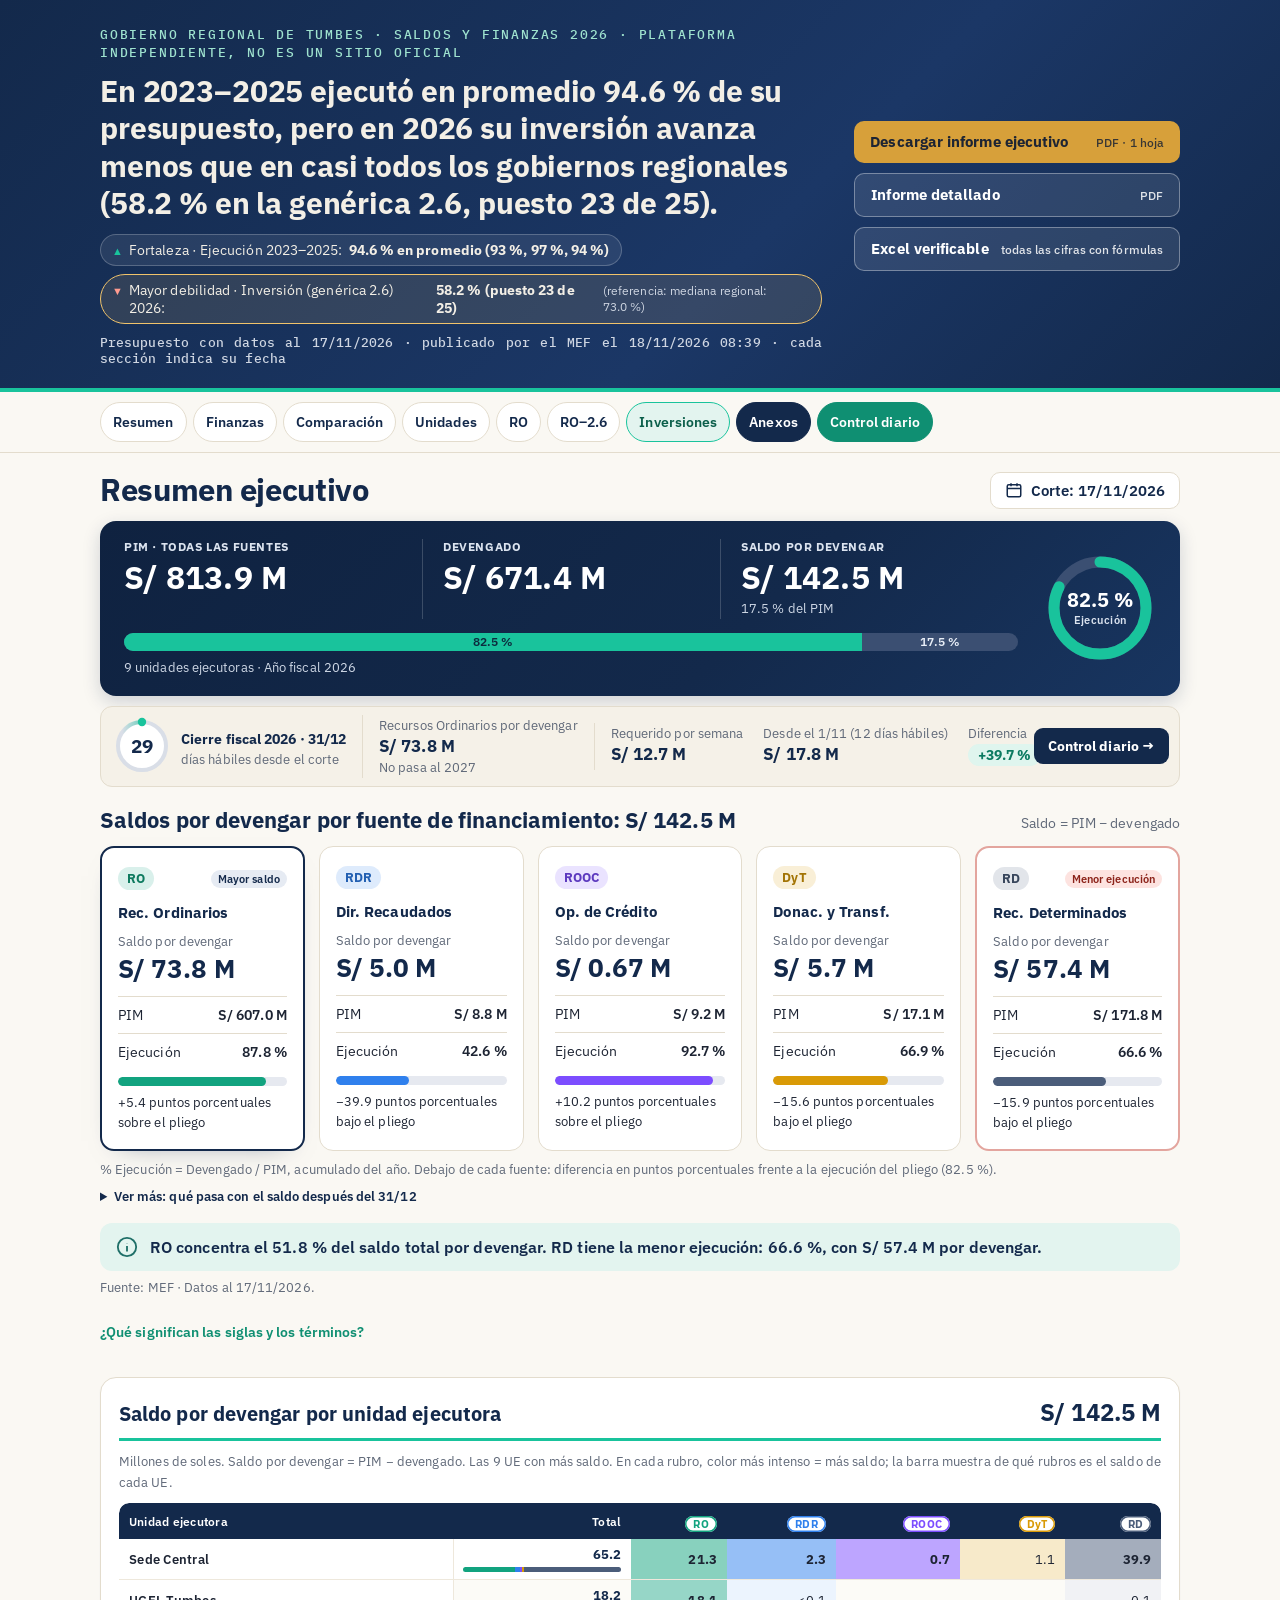
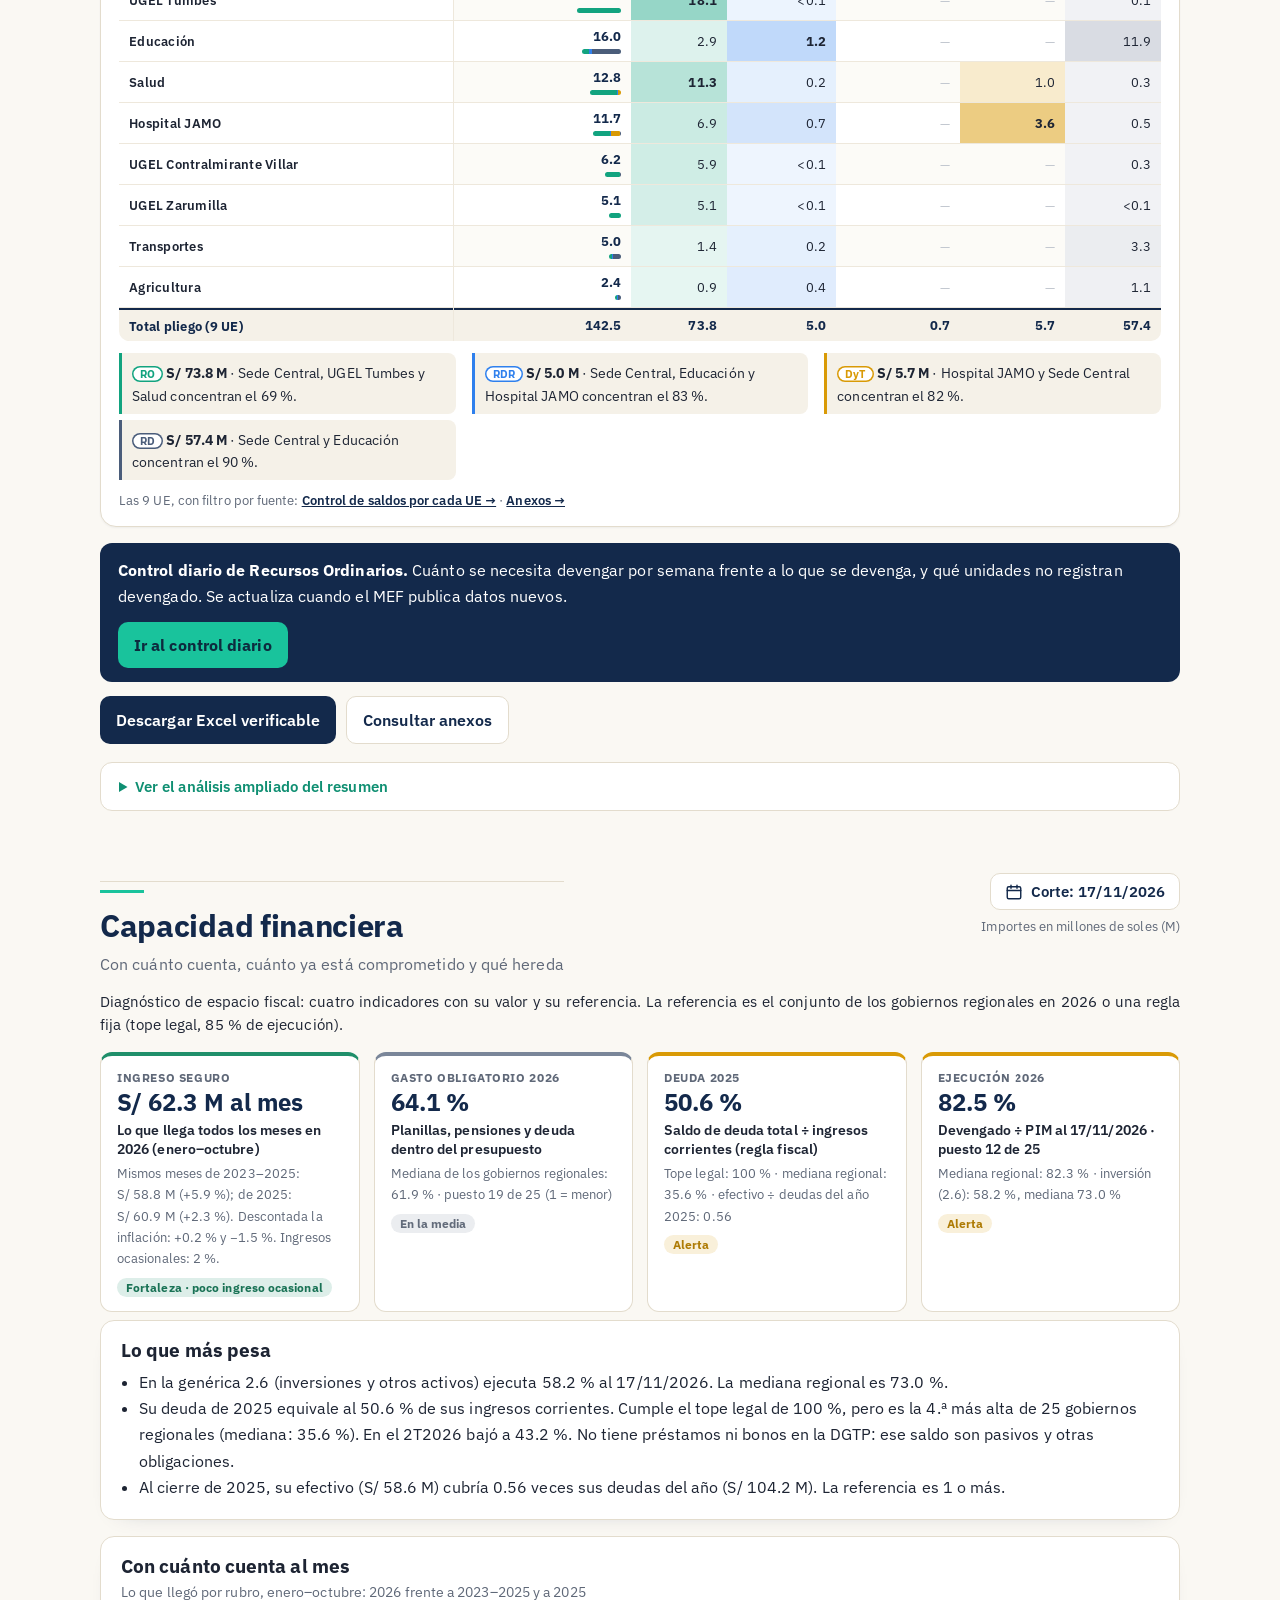
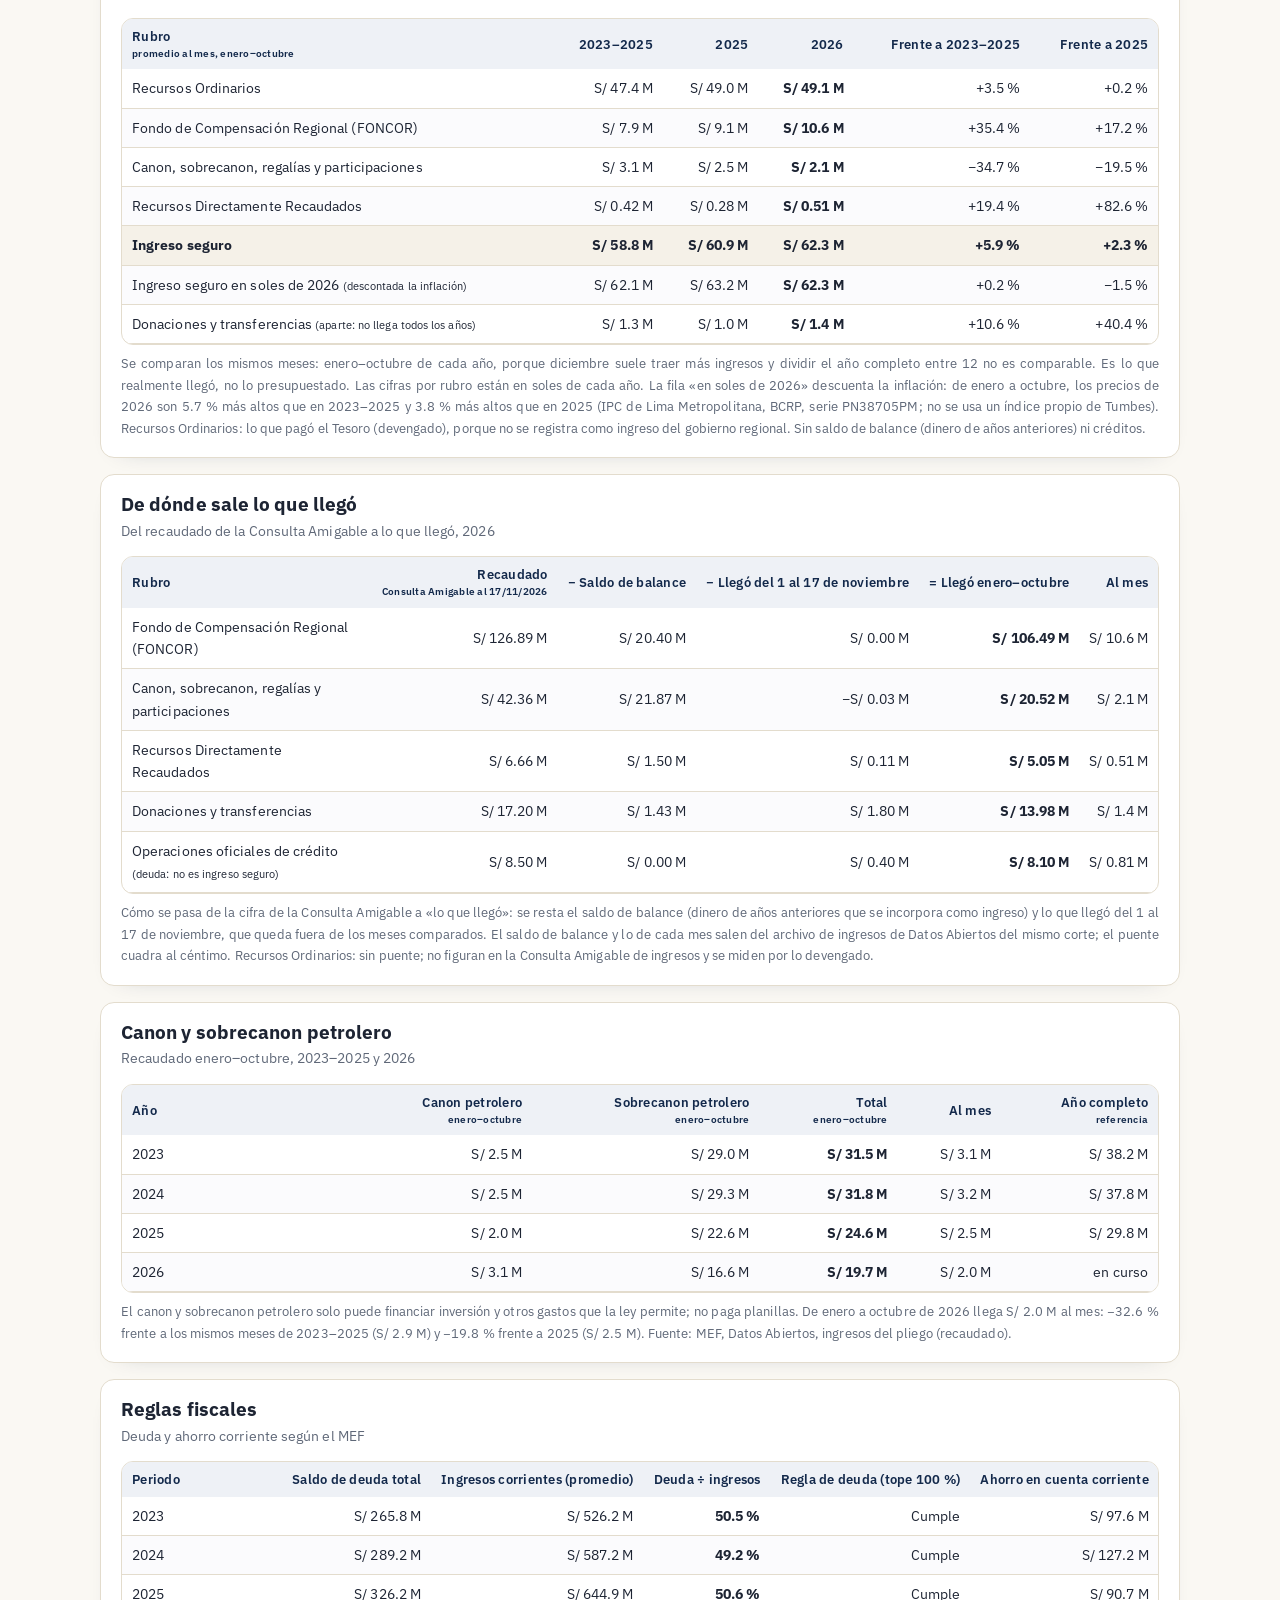
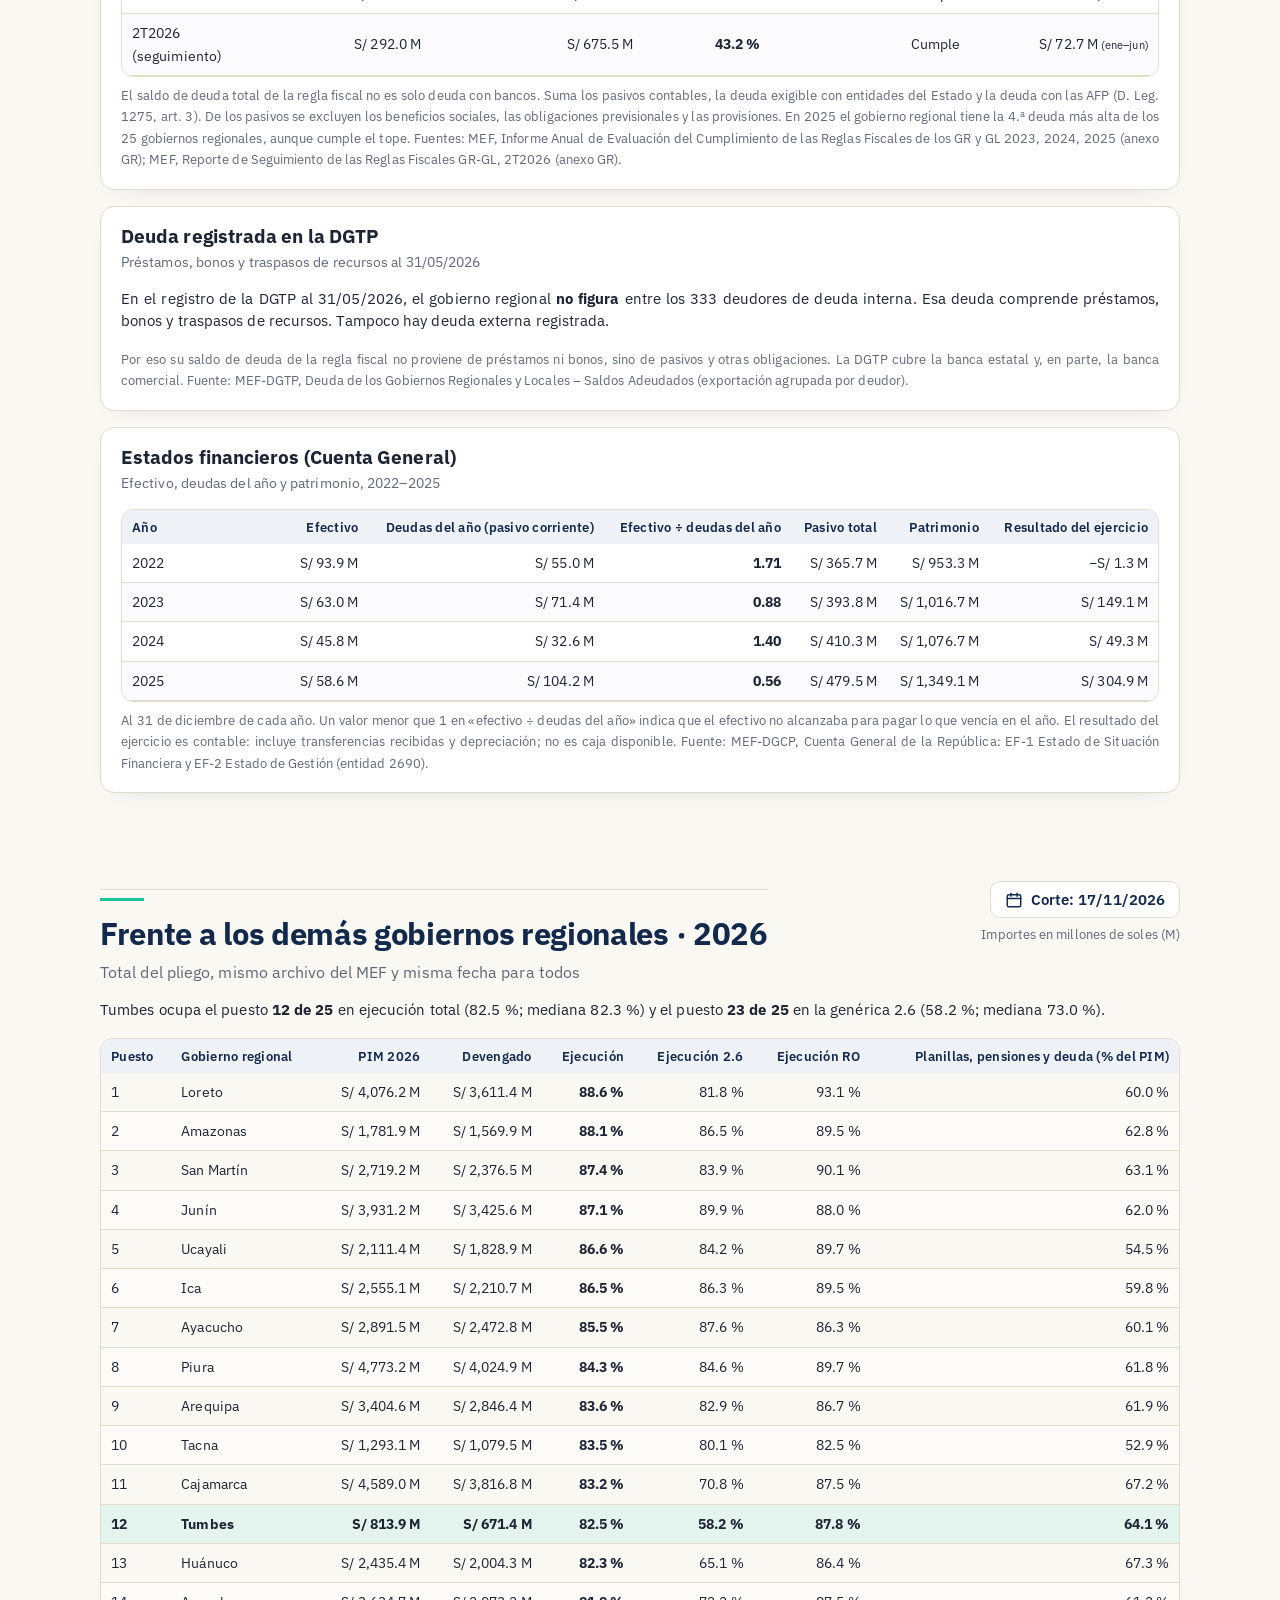
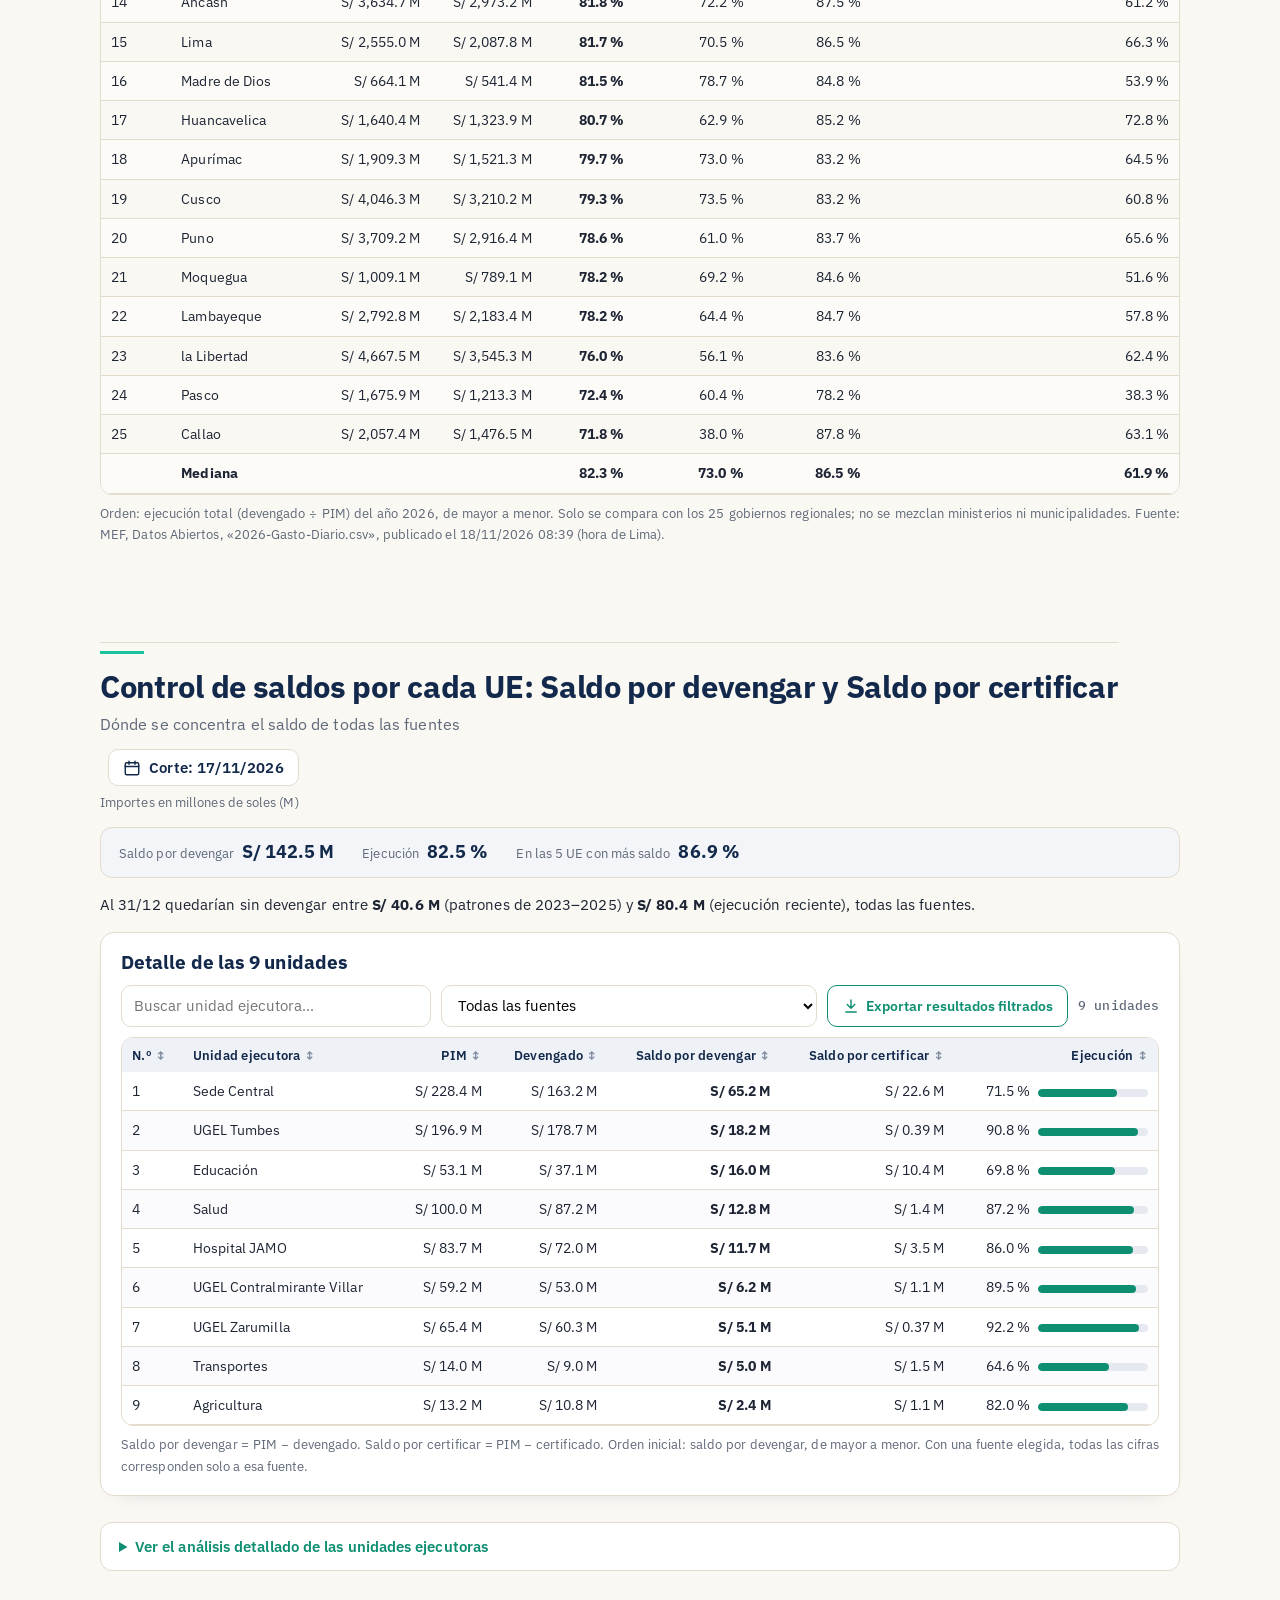
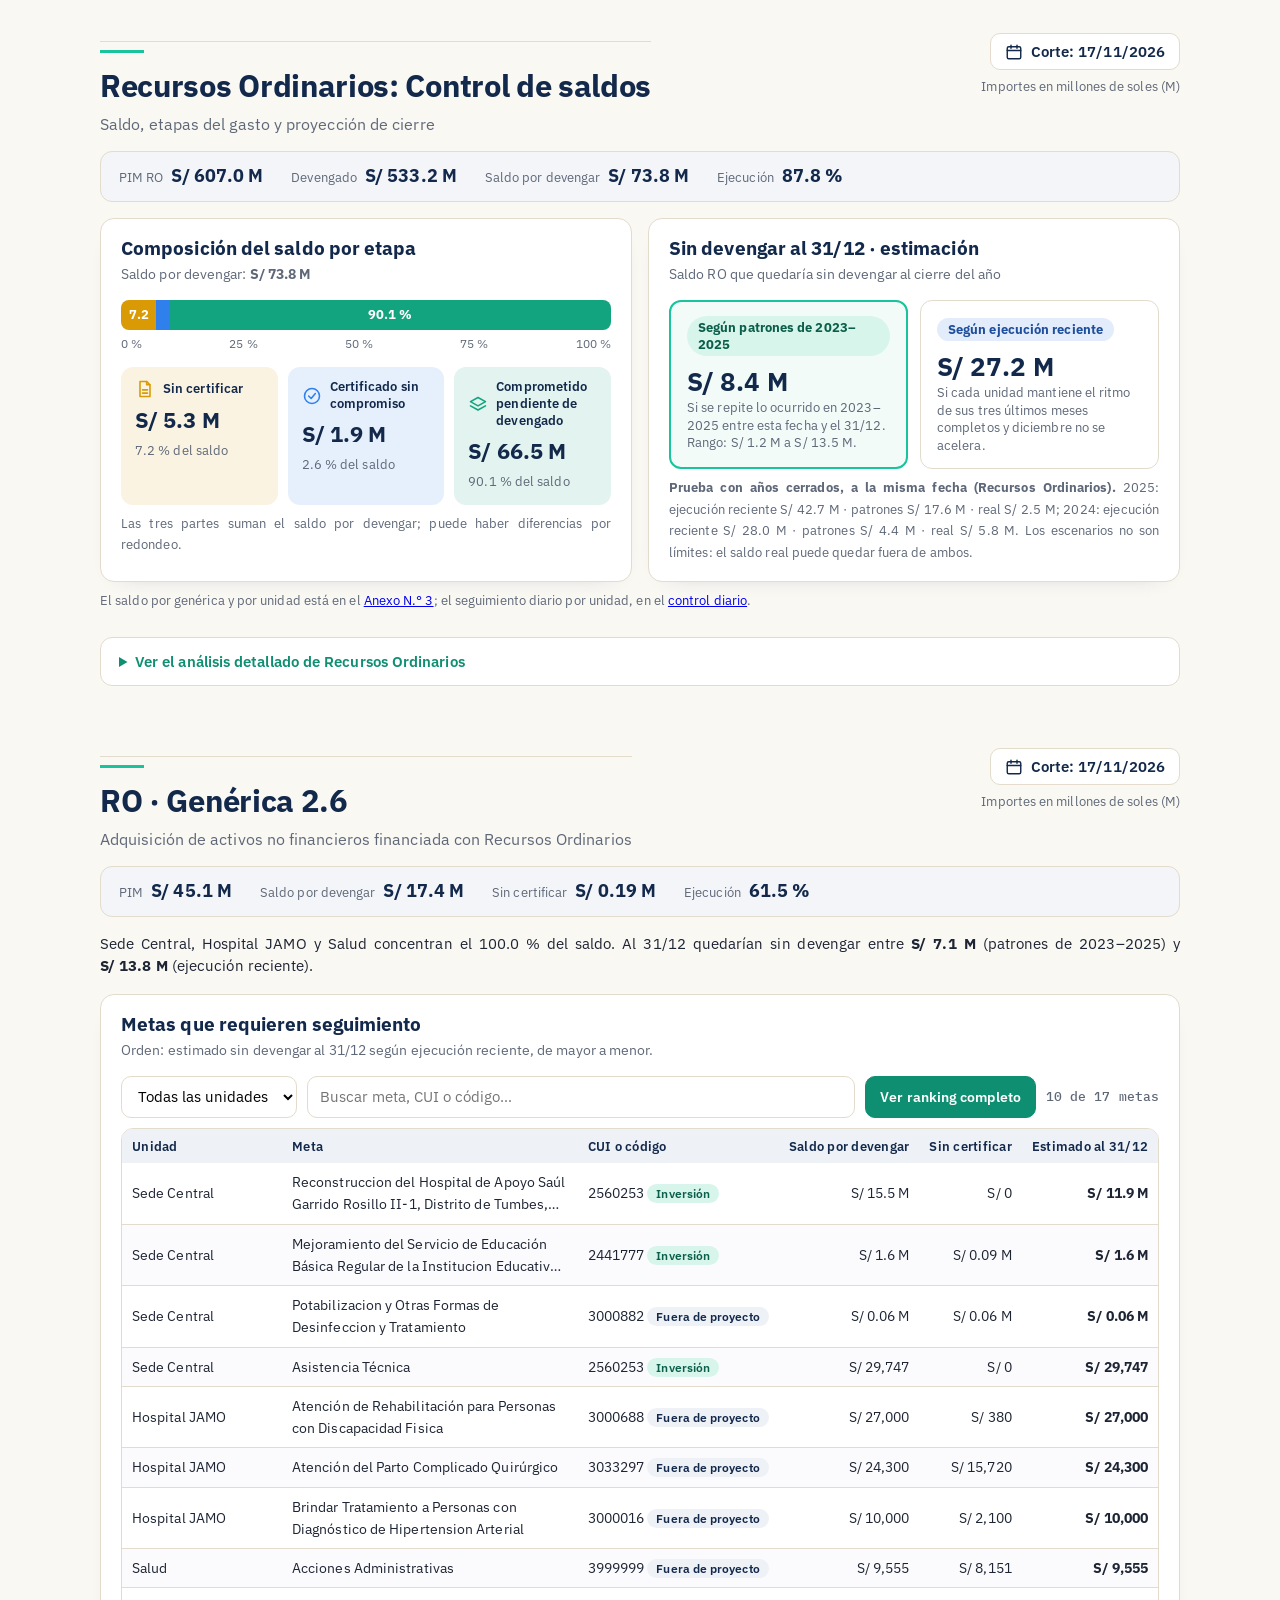
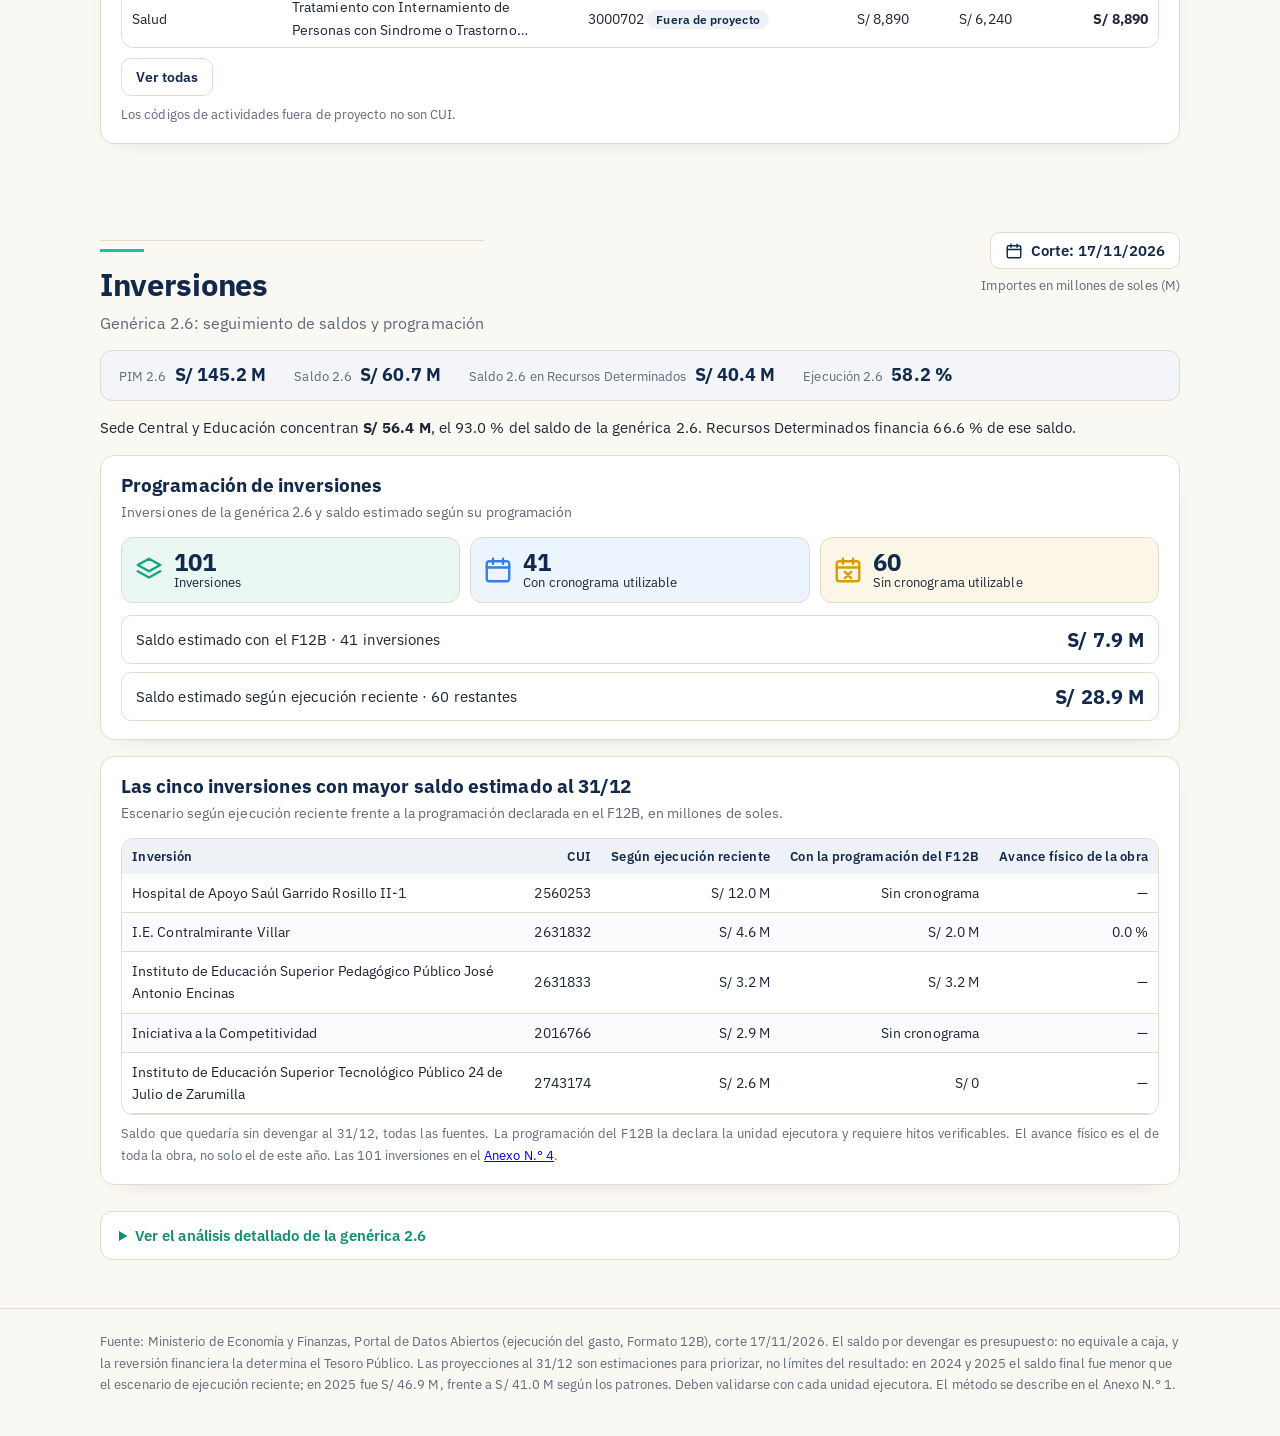
==== commit 4b3d8895: "Control RO GORE Tumbes: consulta sin corte nuevo · informe al 17/11/2026" ====
--- a/goretumbes/index.html
+++ b/goretumbes/index.html
@@ -218,7 +218,7 @@
 /* —— Resumen: panel principal y franja de cierre fiscal —— */
 header.cab{padding:20px 0 16px !important}header.cab h1{font-size:clamp(24px,3vw,34px) !important;margin:4px 0 6px !important}
 header.cab .sub{font-size:14.5px;margin:0 0 6px}
-#resumen{padding-top:22px !important}#resumen .res-cab{margin-bottom:12px}
+#resumen{padding-top:18px !important}#resumen .res-cab{margin-bottom:12px;align-items:center}#resumen .res-cab h2{border-top:0;padding-top:0;margin:0}#resumen .res-cab h2::before{display:none}#resumen .res-cab .sub2,#resumen .res-cab .corte small{display:none}
 #resumen .fuentes-cab{margin:20px 0 12px}
 .franja{display:grid;grid-template-columns:minmax(0,1fr) auto;gap:16px 26px;align-items:center;background:linear-gradient(135deg,#0f2240,#13294b 60%,#183560);color:#fff;border-radius:16px;padding:18px 24px;box-shadow:0 6px 18px rgba(19,41,75,.18)}
 .franja .nums{display:grid;grid-template-columns:repeat(3,minmax(0,1fr))}
@@ -370,7 +370,7 @@
 <circle cx="29" cy="29" r="24" fill="#fff" stroke="#d9dee7" stroke-width="4"/>
 <g class="gira"><path d="M 9.2 15.2 A 24 24 0 0 1 29 5" fill="none" stroke="url(#estela)" stroke-width="4" stroke-linecap="round"/><circle cx="29" cy="5" r="4.2" fill="#19c39c"/></g>
 </svg><span class="cen k-hab">—</span></span>
-<span><span class="tt">Cierre fiscal 2026 · 31/12</span><small><span class="k-hab2">—</span> días hábiles<span class="k-ref"></span></small></span></div>
+<span><span class="tt">Cierre fiscal 2026 · 31/12</span><small>días hábiles desde el corte</small></span></div>
 <div class="ro"><span><small>Recursos Ordinarios por devengar</small><b class="k-sal">—</b><small>No pasa al 2027</small></span></div>
 <div class="ritmo"><span><small>Requerido por semana</small><b class="k-nec">—</b></span><span><small class="k-base">Última semana</small><b class="k-real">—</b></span><span class="k-difw" hidden><small>Diferencia</small><span class="dif k-dif"></span></span></div>
 <a class="ir" href="ro/">Control diario →</a>
@@ -380,8 +380,7 @@
 function F(iso){var p=iso.split('-');return p[2]+'/'+p[1]}
 fetch(c.dataset.src+'?'+Date.now()).then(function(r){return r.json()}).then(function(d){var w=d.semana,tt=d.total,pa=d.parametros||{};
 if(!w||!tt||w.dias_habiles==null)return;
-q('.k-hab').textContent=w.dias_habiles;q('.k-hab2').textContent=w.dias_habiles;
-var ref=pa.fecha_efectiva||d.corte;if(ref)q('.k-ref').textContent=' desde el corte del '+F(ref);
+q('.k-hab').textContent=w.dias_habiles;var ref=pa.fecha_efectiva||d.corte;if(ref)q('.plazo').title='Días hábiles contados desde el día siguiente al corte del '+F(ref)+' hasta el 31/12';
 q('.k-sal').textContent=M(tt.saldo);q('.k-nec').textContent=M(w.nec_sem);q('.k-real').textContent=M(w.real_sem);
 if(w.base)q('.k-base').textContent=w.base.charAt(0).toUpperCase()+w.base.slice(1);
 if(w.nec_sem>0){var p=(w.real_sem-w.nec_sem)/w.nec_sem*100,e=q('.k-dif');
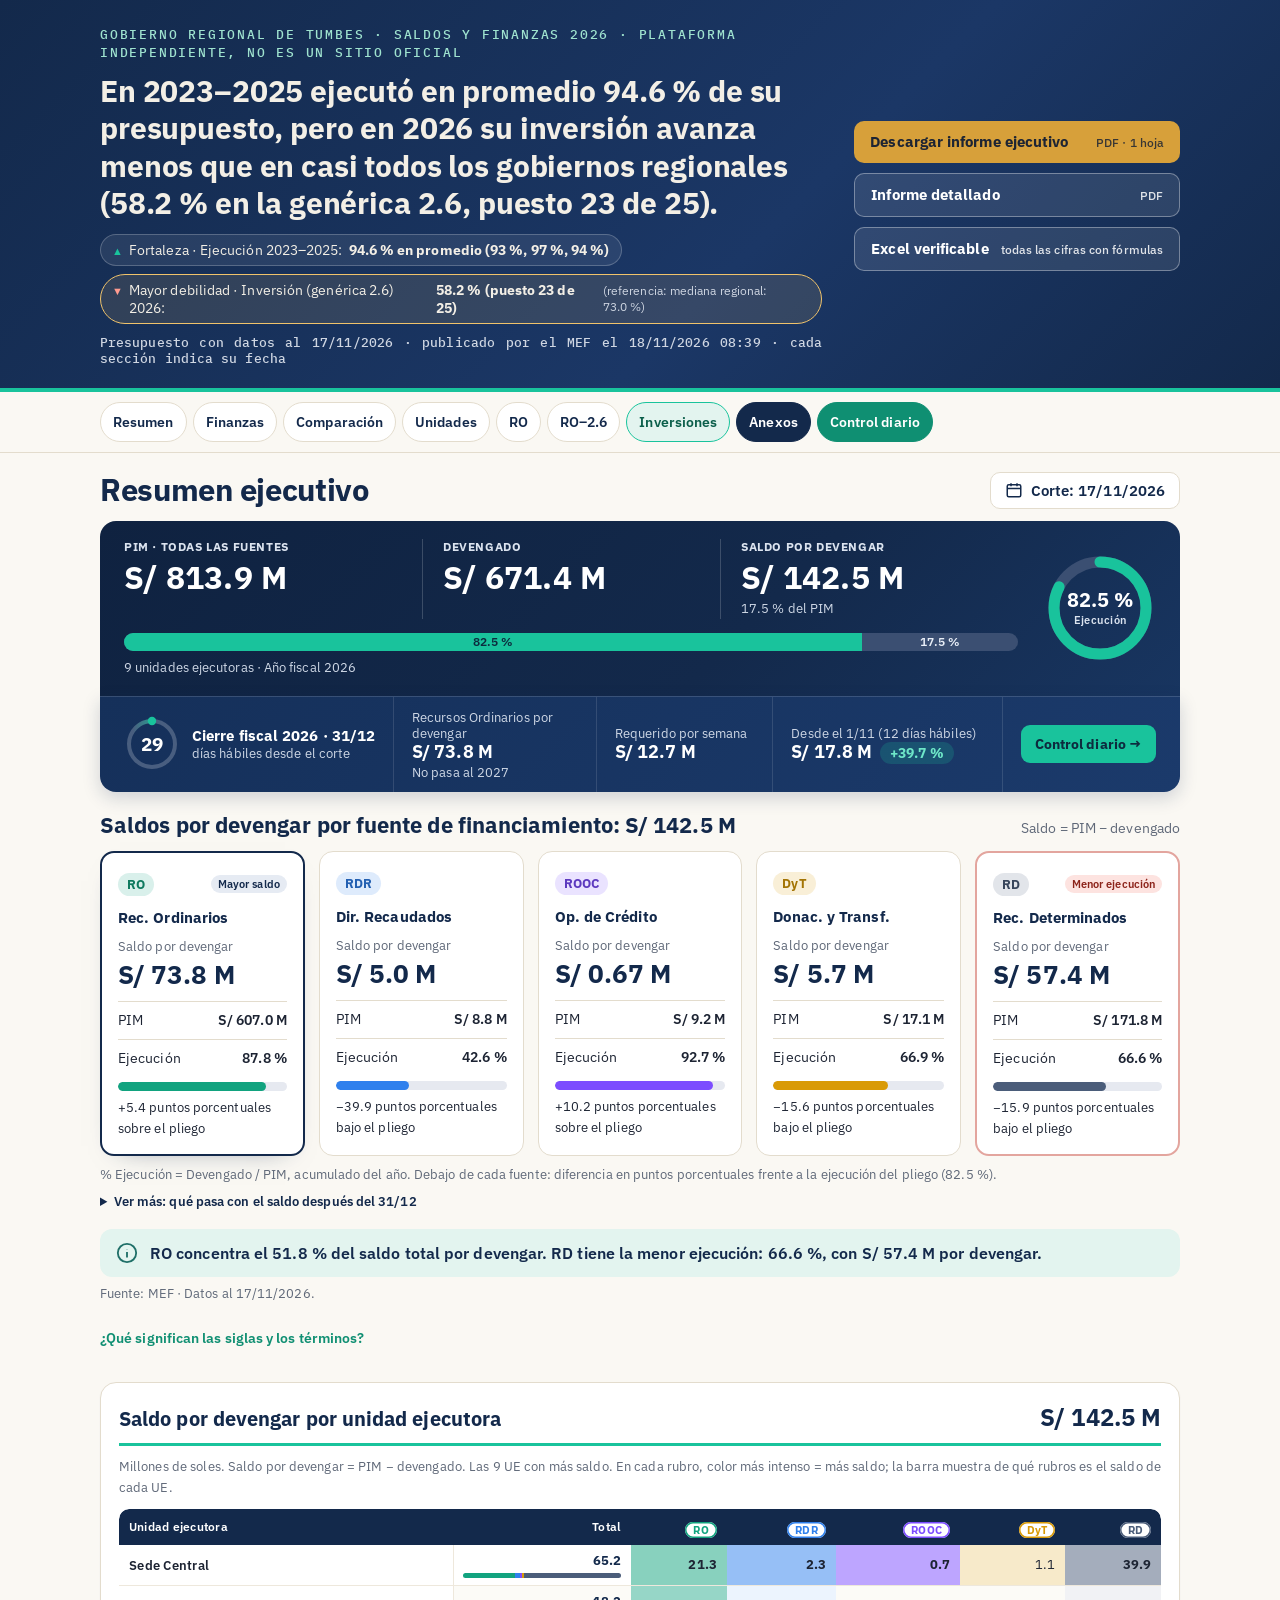
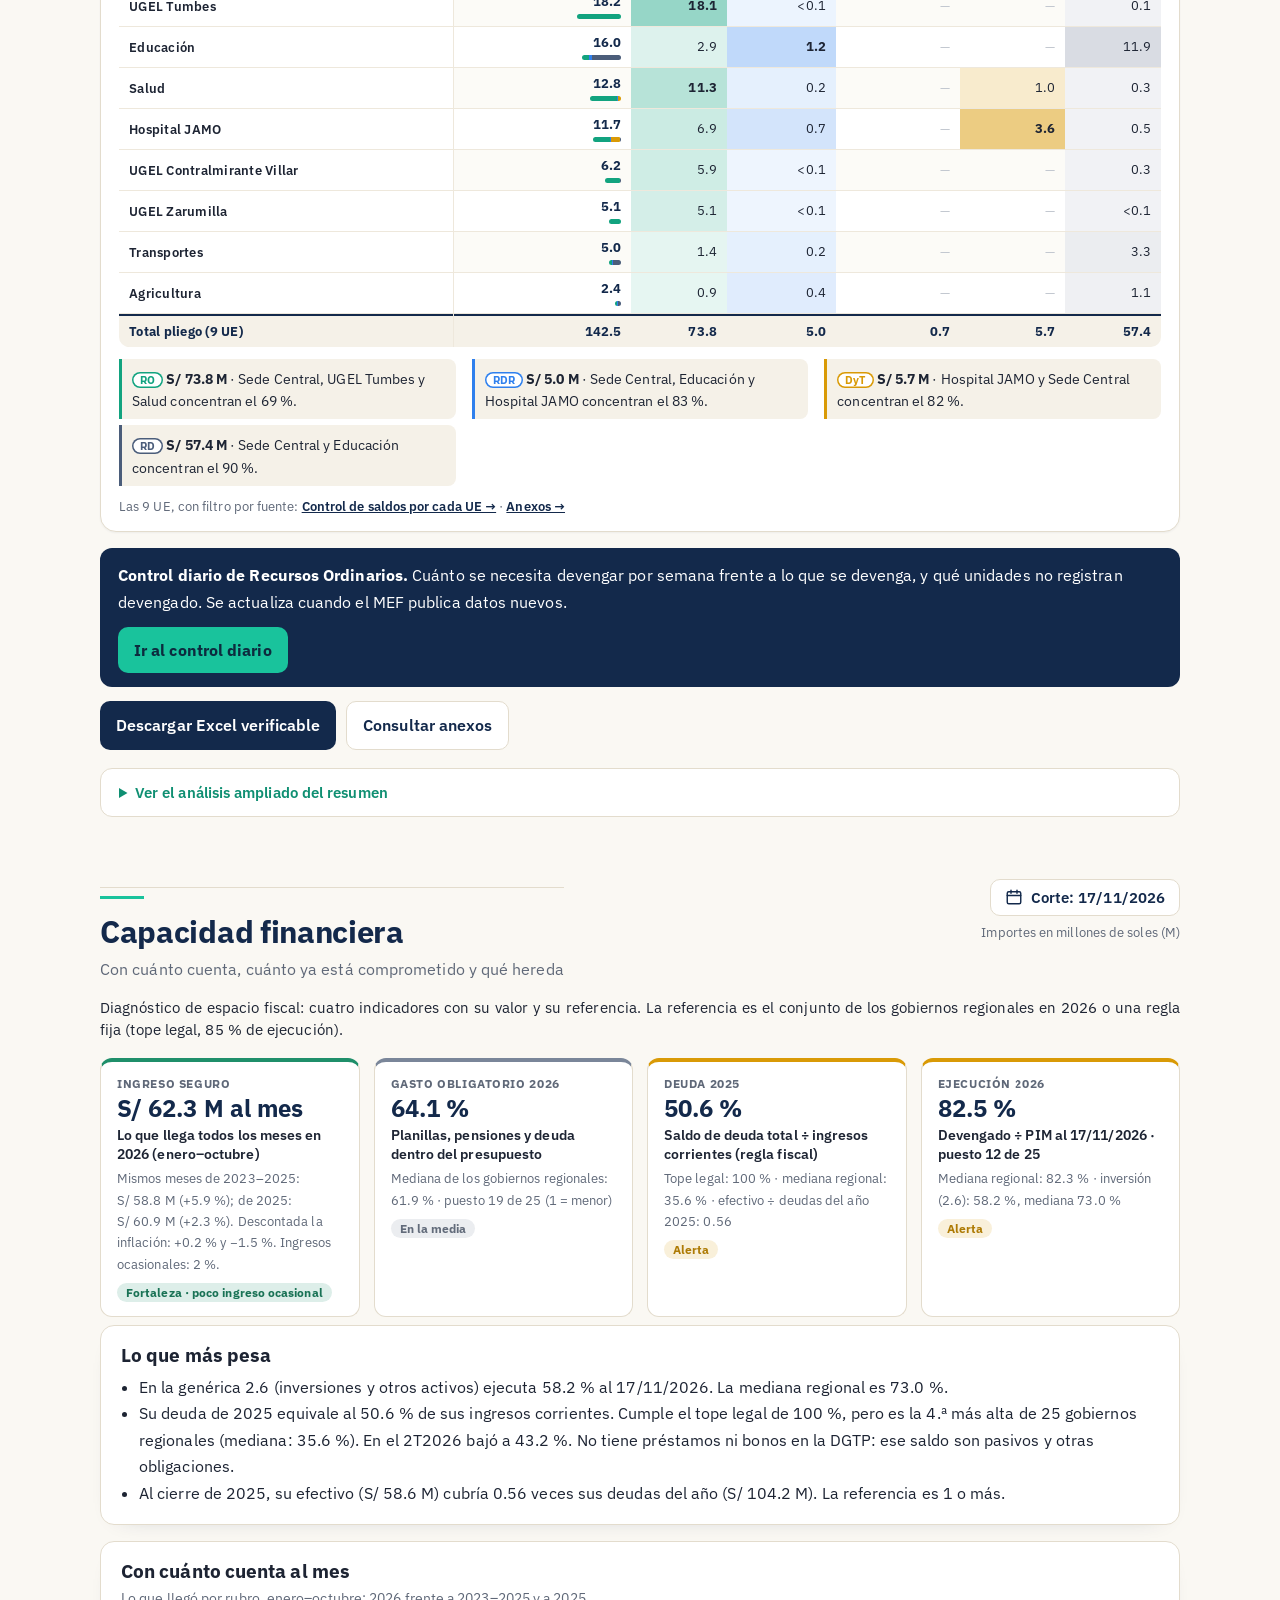
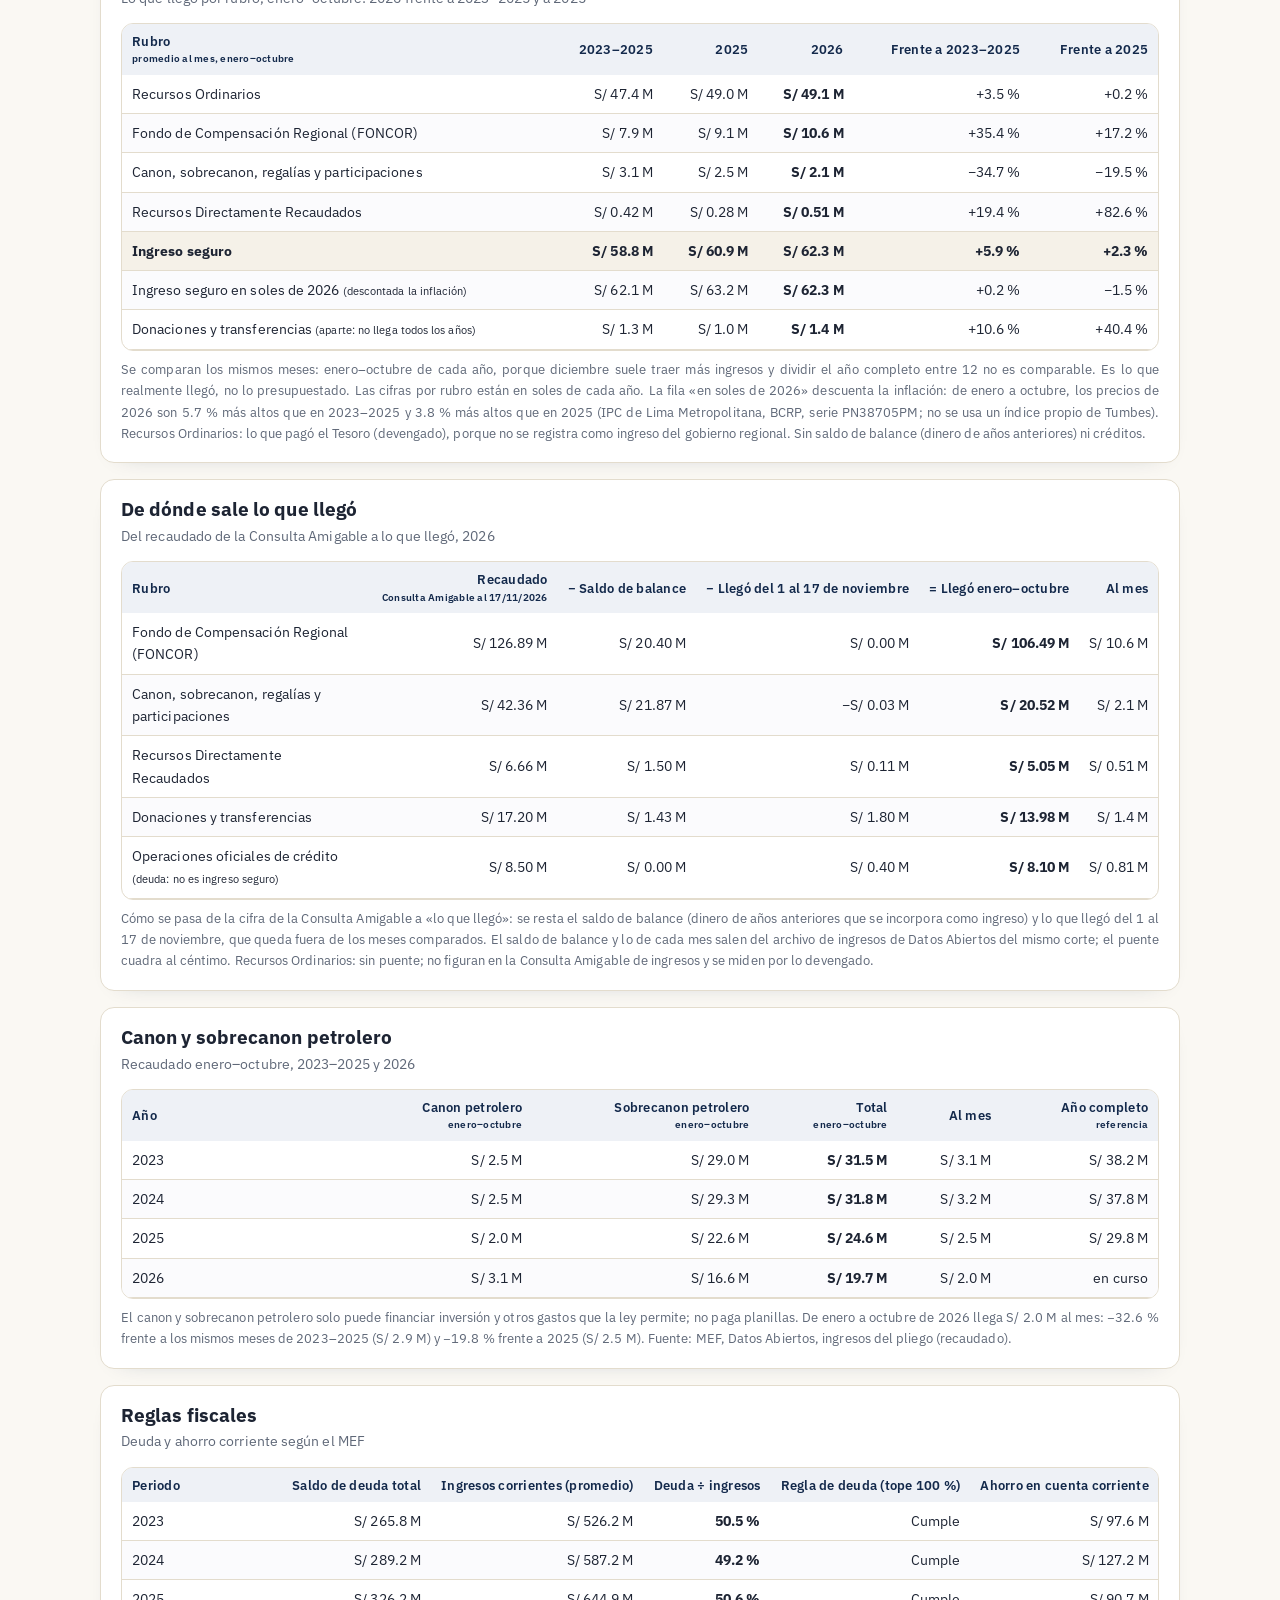
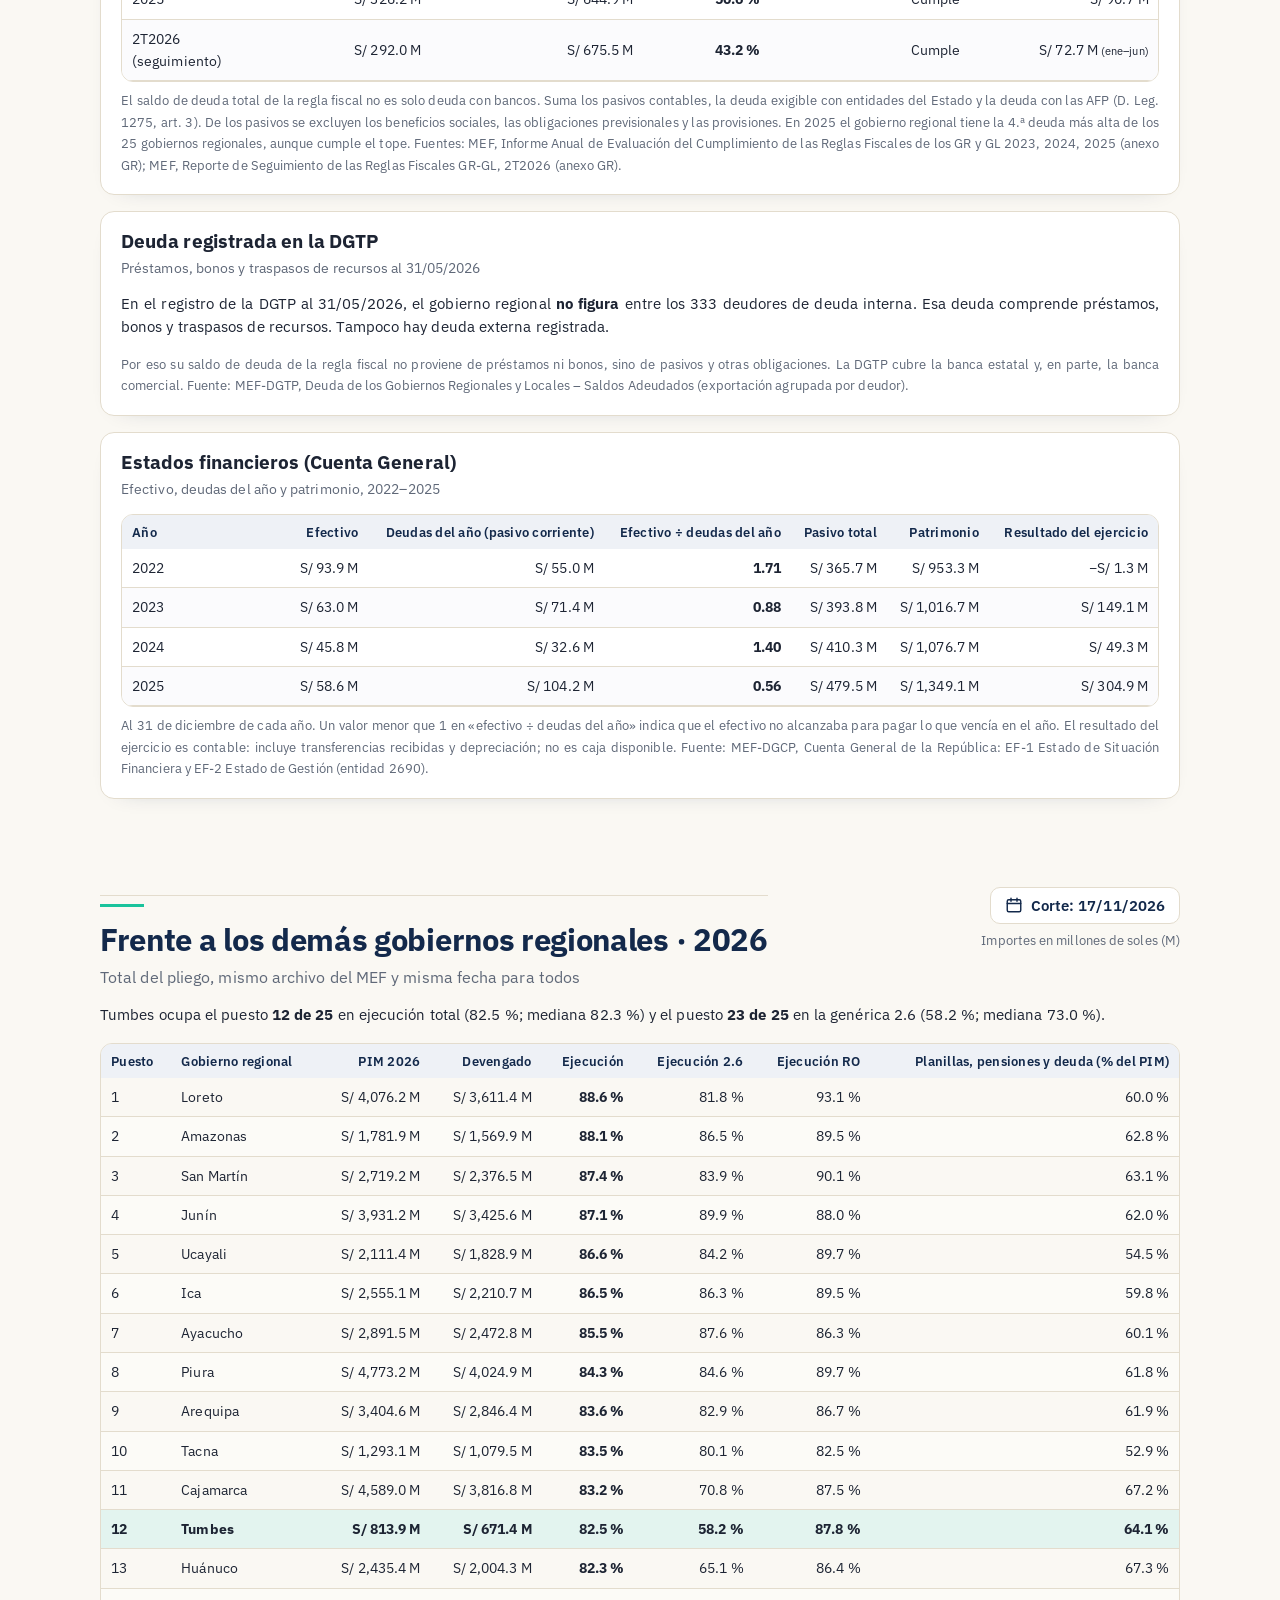
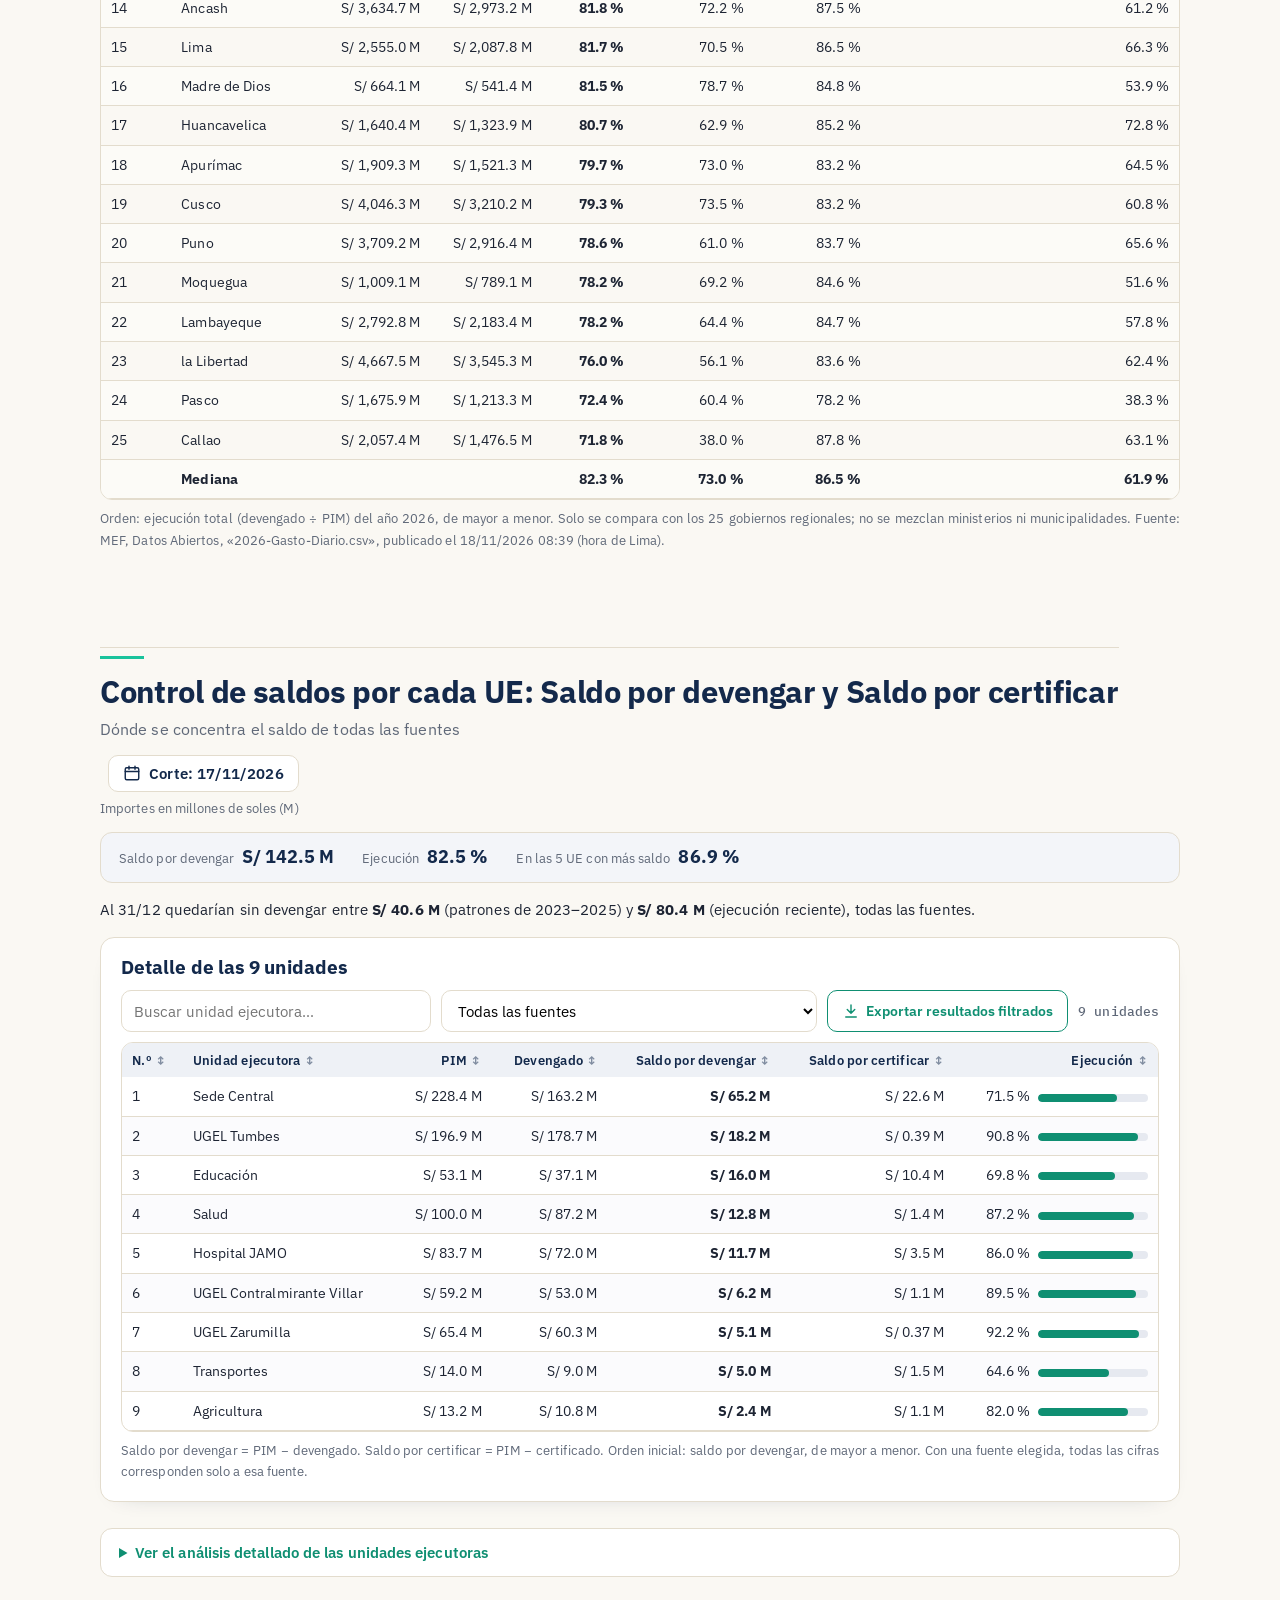
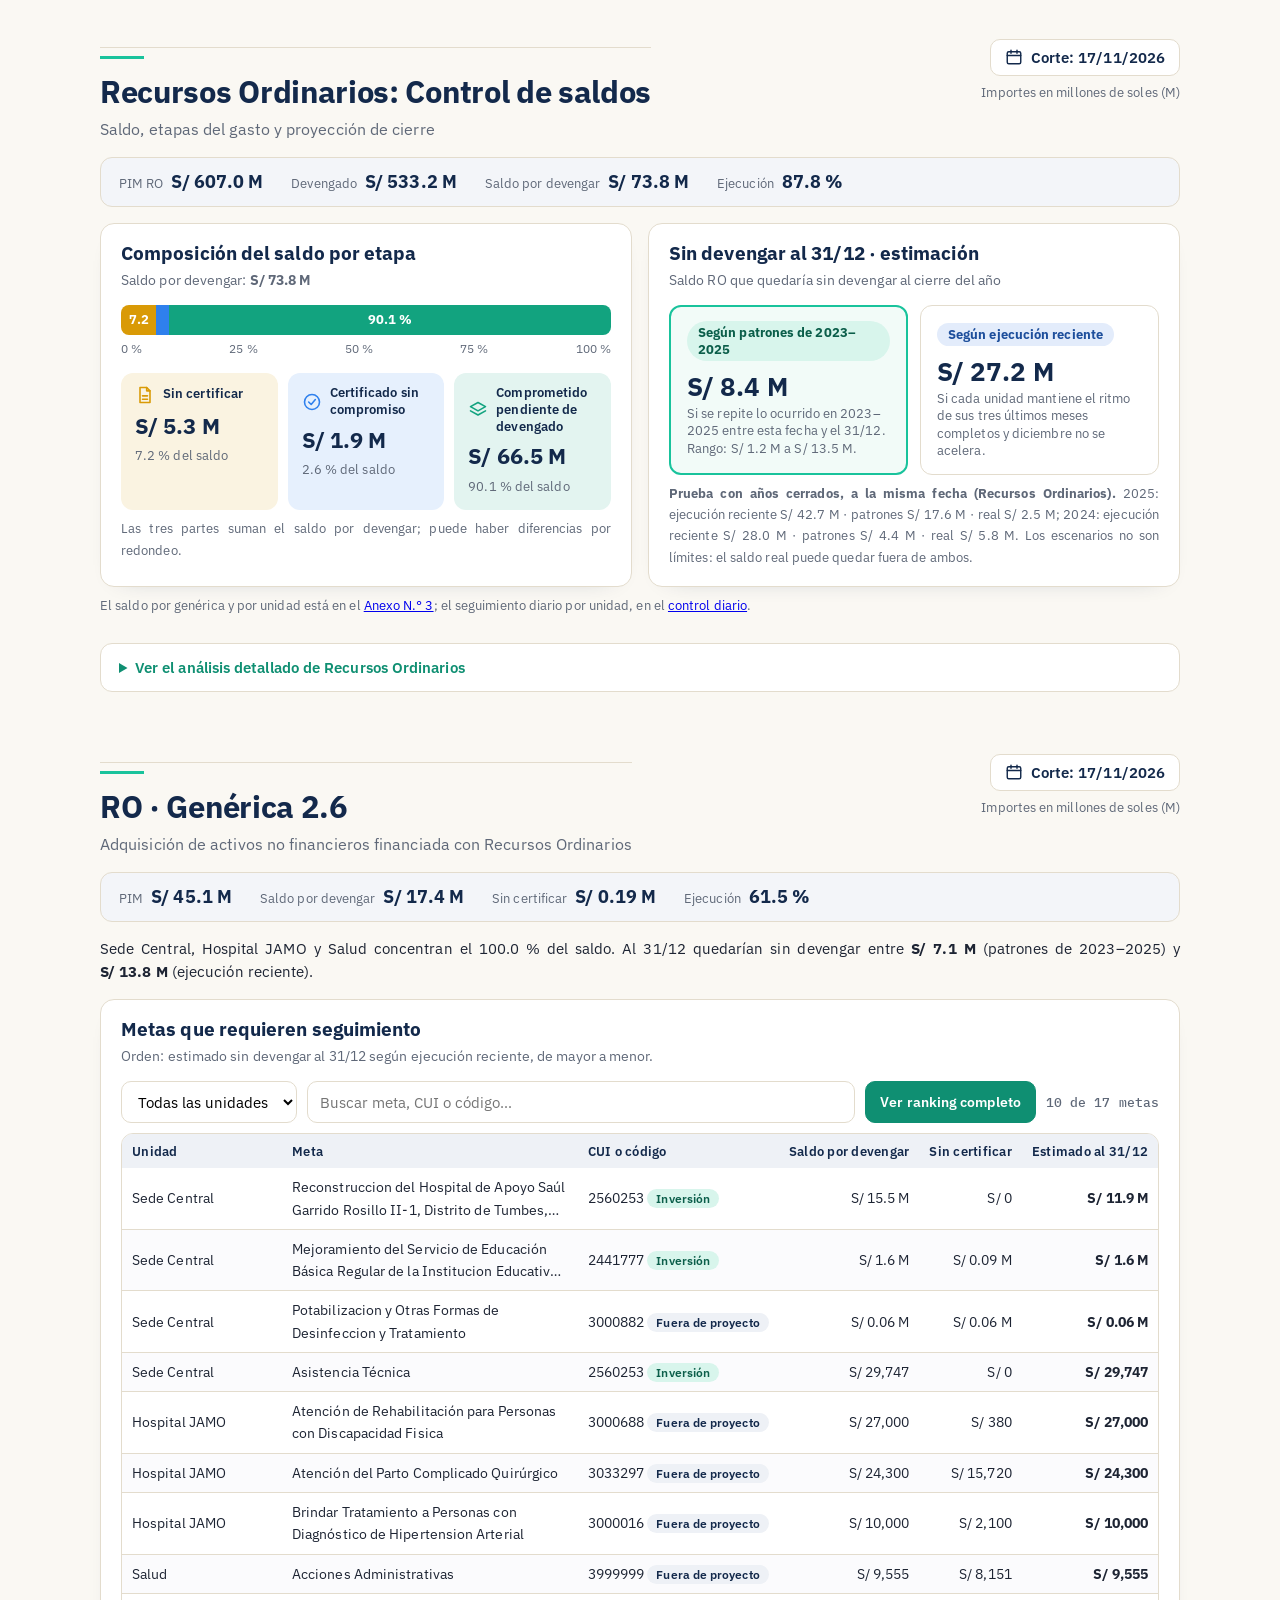
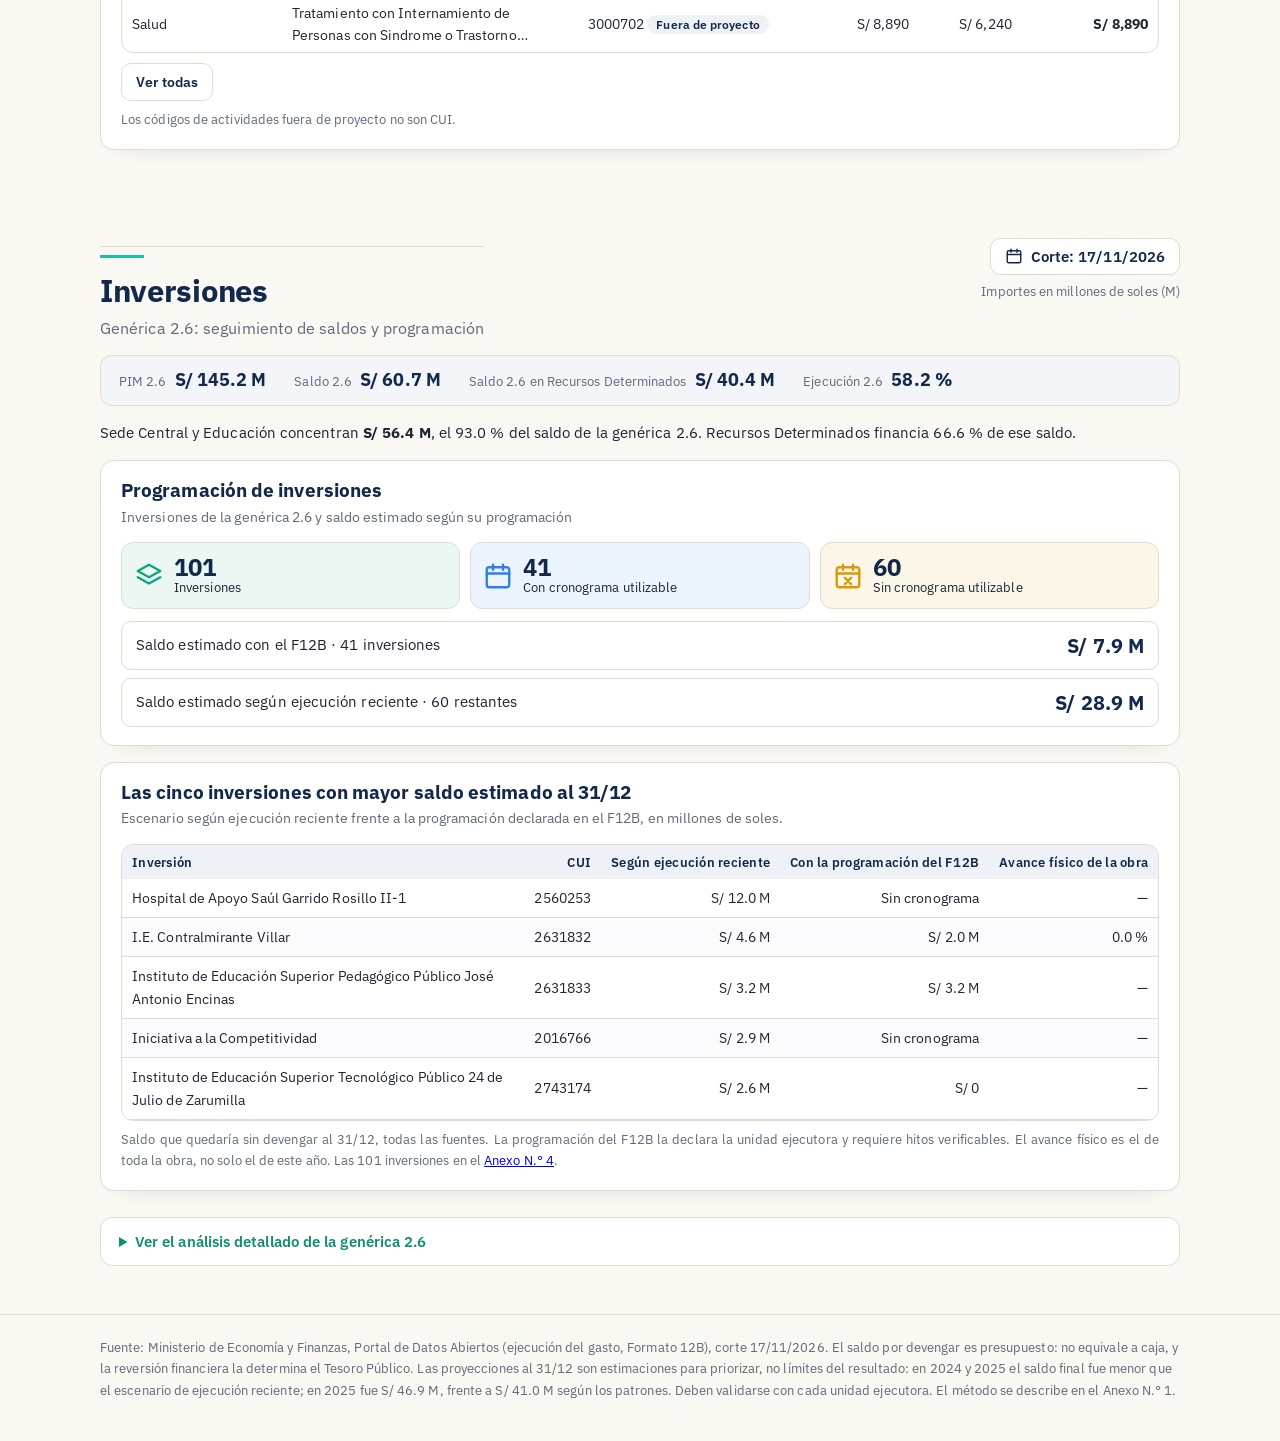
==== commit 3b6ec13e: "Control RO GORE Tumbes: consulta sin corte nuevo · informe al 17/11/2026" ====
--- a/goretumbes/index.html
+++ b/goretumbes/index.html
@@ -232,30 +232,33 @@
 .anillo-s{position:relative;width:112px;height:112px}.anillo-s svg{display:block}
 .anillo-s div{position:absolute;inset:0;display:flex;flex-direction:column;align-items:center;justify-content:center}
 .anillo-s b{font:700 20px/1 var(--f-t);color:#fff;margin:0}.anillo-s small{font-size:11px;letter-spacing:.04em;margin-top:3px;text-transform:none;font-weight:600}
-.cierre{display:grid;grid-template-columns:auto auto minmax(0,1fr) auto;align-items:center;gap:8px 0;background:var(--soft);border:1px solid var(--line);border-radius:12px;margin-top:10px;padding:8px 10px 8px 12px}
+.cierre{display:grid;grid-template-columns:auto minmax(0,1.15fr) minmax(0,1fr) minmax(0,1.3fr) auto;background:linear-gradient(135deg,#15305a,#1b3a6b);color:#fff;border-radius:0 0 16px 16px;border-top:1px solid rgba(255,255,255,.14);box-shadow:0 6px 18px rgba(19,41,75,.18)}
 .cierre[hidden]{display:none}
-.cierre>div{display:flex;align-items:center;gap:10px;padding:2px 16px;border-left:1px solid var(--line);min-width:0}
-.cierre>div:first-child{border-left:0;padding-left:0}
-
-.cierre small{display:block;font-size:12.5px;color:var(--muted);line-height:1.3}
-.cierre b{font:700 17px/1.25 var(--f-t);color:var(--navy);white-space:nowrap}
-.cierre .tt{font:700 14px/1.25 var(--f-t);color:var(--navy)}
-.cierre .ritmo{gap:6px 20px;flex-wrap:nowrap}.cierre .ritmo>span{display:block;flex:none}.cierre .ritmo small,.cierre .plazo small,.cierre .ro small{white-space:nowrap}
-.cierre .dif{display:inline-block;margin-top:3px;font:700 14px var(--f-t);padding:2px 10px;border-radius:999px;white-space:nowrap}
-.cierre .dif.v{background:#dff5ee;color:#0b7a60}.cierre .dif.a{background:#fbefd9;color:#93600e}
-.cierre a.ir{justify-self:end;margin-left:12px;background:var(--navy);color:#fff;font:700 13.5px var(--f-t);text-decoration:none;border-radius:9px;padding:9px 14px;white-space:nowrap}
-.cierre a.ir:hover{background:#1d3a66}
-.reloj{position:relative;flex:none;width:58px;height:58px}.reloj svg{display:block}
-.reloj .gira{transform-origin:29px 29px;animation:gira 12s linear infinite}@keyframes gira{to{transform:rotate(360deg)}}
-.reloj .cen{position:absolute;inset:0;display:flex;align-items:center;justify-content:center;font:800 19px/1 var(--f-t);color:var(--navy)}
+.franja:has(+ .cierre:not([hidden])){border-radius:16px 16px 0 0;box-shadow:none}
+.cierre>div{display:flex;flex-direction:column;justify-content:center;min-width:0;padding:12px 18px;border-left:1px solid rgba(255,255,255,.12)}
+.cierre>.c-plazo{flex-direction:row;align-items:center;justify-content:flex-start;gap:12px;border-left:0;padding-left:24px}
+.cierre>.c-btn{padding-right:24px}
+.cierre small{display:block;font-size:12.5px;color:#cfd8e6;line-height:1.3}.cierre .vd{display:flex;align-items:center;gap:8px;flex-wrap:wrap}
+.cierre b{font:700 18px/1.25 var(--f-t);color:#fff;white-space:nowrap}
+.cierre .tt{display:block;font:700 14.5px/1.25 var(--f-t);color:#fff;white-space:nowrap}
+.cierre .dif{font:700 14px var(--f-t);padding:2px 10px;border-radius:999px;white-space:nowrap}
+.cierre .dif.v{background:rgba(25,195,156,.2);color:#6ee7c8}.cierre .dif.a{background:rgba(246,199,107,.2);color:#f6c76b}
+.cierre a.ir{display:block;text-align:center;background:var(--turq);color:#0d2b3e;font:700 13.5px var(--f-t);text-decoration:none;border-radius:9px;padding:10px 14px;white-space:nowrap}
+.cierre a.ir:hover{background:#3fd6b2}
+.reloj{position:relative;flex:none;width:56px;height:56px}.reloj svg{display:block}
+.reloj .gira{transform-origin:28px 28px;animation:gira 12s linear infinite}@keyframes gira{to{transform:rotate(360deg)}}
+.reloj .cen{position:absolute;inset:0;display:flex;align-items:center;justify-content:center;font:800 19px/1 var(--f-t);color:#fff}
 @media(prefers-reduced-motion:reduce){.reloj .gira{animation:none}}
-@media(max-width:1060px){.cierre{grid-template-columns:auto minmax(0,1fr) auto}.cierre .ritmo{grid-column:1/-1;grid-row:2;flex-wrap:wrap;border-left:0;padding:10px 0 2px;border-top:1px solid var(--line)}}
+@media(max-width:1099px){.cierre{grid-template-columns:repeat(3,minmax(0,1fr))}
+ .cierre>.c-plazo{order:1}.cierre>.c-ro{order:2}.cierre>.c-btn{order:3;padding-right:24px}.cierre>.c-req{order:4;border-left:0;padding-left:24px}.cierre>.c-ult{order:5;grid-column:span 2;padding-right:24px}
+ .cierre>.c-req,.cierre>.c-ult{border-top:1px solid rgba(255,255,255,.12)}}
 @media(max-width:640px){header.cab{padding:14px 0 12px !important}header.cab h1{font-size:23px !important}header.cab .sub{display:none}header.cab .eyebrow{font-size:10.5px !important}
  #resumen{padding-top:14px !important}
  .franja{padding:16px;gap:12px 14px}.franja .nums{grid-template-columns:1fr;gap:10px}.franja .nums>div{padding:0;border-left:0}.franja b{font-size:21px;margin-top:2px}.franja .izq{display:contents}.franja .nums{grid-column:1;grid-row:1}.anillo-s{grid-column:2;grid-row:1;width:96px;height:96px;align-self:start}.anillo-s svg{width:96px;height:96px}.anillo-s b{font-size:17px}.franja .barra2{grid-column:1/-1;margin:2px 0 0}.franja .pie2{grid-column:1/-1;margin-top:-6px}
- .cierre{grid-template-columns:1fr;padding:10px 12px;gap:0}.cierre>div{border-left:0;padding:9px 0;border-top:1px solid var(--line)}.cierre>div:first-child{border-top:0;padding-top:2px}
- .cierre .ritmo{grid-column:auto;grid-row:auto;display:grid;grid-template-columns:1fr 1fr auto;gap:8px 10px;align-items:start}.cierre .ritmo small{white-space:normal}.cierre .ritmo b{font-size:16px}
- #resumen .res-cab{gap:8px;margin-bottom:10px}#resumen .res-cab .sub2{display:none}#resumen .res-cab h2{margin-bottom:0}.cierre a.ir{margin:8px 0 2px;justify-self:stretch;text-align:center}}
+ .cierre{grid-template-columns:repeat(2,minmax(0,1fr))}.cierre>div{padding:10px 16px !important;border-left:0;border-top:1px solid rgba(255,255,255,.12)}
+ .cierre>.c-plazo{grid-column:1/-1;border-top:0;order:1}.cierre>.c-ro{grid-column:1/-1;order:2}.cierre>.c-req{order:3}.cierre>.c-ult{order:4;border-left:1px solid rgba(255,255,255,.12)}
+ .cierre>.c-btn{order:5;grid-column:1/-1}.cierre>.c-ult{grid-column:auto;padding-right:16px}.cierre b{font-size:17px}
+ #resumen .res-cab{gap:8px;margin-bottom:10px}#resumen .res-cab .sub2{display:none}#resumen .res-cab h2{margin-bottom:0}}
 .ue-saldo{margin-top:28px;background:#fff;border:1px solid var(--line);border-radius:16px;padding:18px 18px 14px;box-shadow:0 1px 2px rgba(19,41,75,.05)}
 .ue-saldo .cab-ue{display:flex;flex-wrap:wrap;align-items:baseline;justify-content:space-between;gap:4px 12px;border-bottom:3px solid var(--turq);padding-bottom:10px;margin-bottom:10px}
 .ue-saldo h3{margin:0;font:700 20px/1.25 var(--f-t);color:var(--navy)}.ue-saldo .monto{font:700 24px var(--f-t);color:var(--navy);white-space:nowrap}
@@ -365,15 +368,16 @@
 <div class="corte"><b><svg width="18" height="18" viewBox="0 0 24 24" fill="none" stroke="currentColor" stroke-width="2" aria-hidden="true"><rect x="3" y="5" width="18" height="16" rx="2"/><path d="M3 10h18M8 3v4M16 3v4"/></svg>Corte: 17/11/2026</b><small>Importes en millones de soles (M)</small></div></div>
 <div class="franja" role="group" aria-label="Presupuesto del pliego, todas las fuentes"><div class="izq"><div class="nums"><div><small>PIM · todas las fuentes</small><b>S/ 813.9 M</b></div><div><small>Devengado</small><b>S/ 671.4 M</b></div><div><small>Saldo por devengar</small><b>S/ 142.5 M</b><span class="sb">17.5 % del PIM</span></div></div><div class="barra2" role="img" aria-label="Devengado 82.5 %, por devengar 17.5 %"><i style="width:82.5%">82.5 %</i><span>17.5 %</span></div><div class="pie2">9 unidades ejecutoras · Año fiscal 2026</div></div><div class="anillo-s"><svg width="112" height="112" viewBox="0 0 112 112" aria-hidden="true"><circle cx="56" cy="56" r="46" fill="none" stroke="#3b4f72" stroke-width="11"/><circle cx="56" cy="56" r="46" fill="none" stroke="#19c39c" stroke-width="11" stroke-linecap="round" transform="rotate(-90 56 56)" stroke-dasharray="238.4 289.0"/></svg><div><b>82.5 %</b><small>Ejecución</small></div></div></div>
 <div class="cierre" role="group" aria-label="Cierre fiscal 2026: Recursos Ordinarios" data-src="ro/datos.json" hidden>
-<div class="plazo"><span class="reloj" aria-hidden="true"><svg width="58" height="58" viewBox="0 0 58 58">
-<defs><linearGradient id="estela" x1="0" y1="0" x2="1" y2="0"><stop offset="0" stop-color="#19c39c" stop-opacity="0"/><stop offset="1" stop-color="#19c39c" stop-opacity=".55"/></linearGradient></defs>
-<circle cx="29" cy="29" r="24" fill="#fff" stroke="#d9dee7" stroke-width="4"/>
-<g class="gira"><path d="M 9.2 15.2 A 24 24 0 0 1 29 5" fill="none" stroke="url(#estela)" stroke-width="4" stroke-linecap="round"/><circle cx="29" cy="5" r="4.2" fill="#19c39c"/></g>
+<div class="c-plazo plazo"><span class="reloj" aria-hidden="true"><svg width="56" height="56" viewBox="0 0 56 56">
+<defs><linearGradient id="estela" x1="0" y1="0" x2="1" y2="0"><stop offset="0" stop-color="#19c39c" stop-opacity="0"/><stop offset="1" stop-color="#19c39c" stop-opacity=".6"/></linearGradient></defs>
+<circle cx="28" cy="28" r="23" fill="none" stroke="rgba(255,255,255,.22)" stroke-width="4"/>
+<g class="gira"><path d="M 9.2 14.8 A 23 23 0 0 1 28 5" fill="none" stroke="url(#estela)" stroke-width="4" stroke-linecap="round"/><circle cx="28" cy="5" r="4.2" fill="#19c39c"/></g>
 </svg><span class="cen k-hab">—</span></span>
 <span><span class="tt">Cierre fiscal 2026 · 31/12</span><small>días hábiles desde el corte</small></span></div>
-<div class="ro"><span><small>Recursos Ordinarios por devengar</small><b class="k-sal">—</b><small>No pasa al 2027</small></span></div>
-<div class="ritmo"><span><small>Requerido por semana</small><b class="k-nec">—</b></span><span><small class="k-base">Última semana</small><b class="k-real">—</b></span><span class="k-difw" hidden><small>Diferencia</small><span class="dif k-dif"></span></span></div>
-<a class="ir" href="ro/">Control diario →</a>
+<div class="c-ro"><small>Recursos Ordinarios por devengar</small><b class="k-sal">—</b><small>No pasa al 2027</small></div>
+<div class="c-req"><small>Requerido por semana</small><b class="k-nec">—</b></div>
+<div class="c-ult"><small class="k-base">Última semana</small><span class="vd"><b class="k-real">—</b><span class="dif k-dif" title="Diferencia frente al ritmo requerido"></span></span></div>
+<div class="c-btn"><a class="ir" href="ro/">Control diario →</a></div>
 </div>
 <script>(function(){var c=document.querySelector('.cierre');if(!c)return;function q(k){return c.querySelector(k)}
 function M(v){return 'S/ '+(v/1e6).toLocaleString('en-US',{minimumFractionDigits:1,maximumFractionDigits:1})+' M'}
@@ -384,7 +388,7 @@
 q('.k-sal').textContent=M(tt.saldo);q('.k-nec').textContent=M(w.nec_sem);q('.k-real').textContent=M(w.real_sem);
 if(w.base)q('.k-base').textContent=w.base.charAt(0).toUpperCase()+w.base.slice(1);
 if(w.nec_sem>0){var p=(w.real_sem-w.nec_sem)/w.nec_sem*100,e=q('.k-dif');
-e.textContent=(p>=0?'+':'−')+Math.abs(p).toFixed(1)+' %';e.title=(p>=0?'Por encima':'Por debajo')+' del ritmo requerido';e.className='dif k-dif '+(p>=0?'v':'a');q('.k-difw').hidden=false}
+e.textContent=(p>=0?'+':'−')+Math.abs(p).toFixed(1)+' %';e.title=(p>=0?'Por encima':'Por debajo')+' del ritmo requerido';e.className='dif k-dif '+(p>=0?'v':'a')}
 c.hidden=false}).catch(function(){})})();</script><div class="fuentes-cab"><h3>Saldos por devengar por fuente de financiamiento: <b style="white-space:nowrap">S/ 142.5 M</b></h3><span>Saldo = PIM − devengado</span></div>
 <div class="fuentes"><article class="fte top" style="--c:#12a37f"><div class="fc"><span class="sg">RO</span><span class=badge>Mayor saldo</span></div><h4 title="Recursos Ordinarios">Rec. Ordinarios</h4><div class="l2">Saldo por devengar</div><div class="mo">S/ 73.8 M</div><div class="fl"><span>PIM</span><b>S/ 607.0 M</b></div><div class="fl" style="border-bottom:0"><span>Ejecución</span><b>87.8 %</b></div><div class="bar" aria-hidden="true"><i style="width:87.8%"></i></div><div class="cmp">+5.4 puntos porcentuales sobre el pliego</div></article><article class="fte" style="--c:#2f80ed"><div class="fc"><span class="sg">RDR</span></div><h4 title="Recursos Directamente Recaudados">Dir. Recaudados</h4><div class="l2">Saldo por devengar</div><div class="mo">S/ 5.0 M</div><div class="fl"><span>PIM</span><b>S/ 8.8 M</b></div><div class="fl" style="border-bottom:0"><span>Ejecución</span><b>42.6 %</b></div><div class="bar" aria-hidden="true"><i style="width:42.6%"></i></div><div class="cmp">−39.9 puntos porcentuales bajo el pliego</div></article><article class="fte" style="--c:#7c4dff"><div class="fc"><span class="sg">ROOC</span></div><h4 title="Recursos por Operaciones Oficiales de Crédito">Op. de Crédito</h4><div class="l2">Saldo por devengar</div><div class="mo">S/ 0.67 M</div><div class="fl"><span>PIM</span><b>S/ 9.2 M</b></div><div class="fl" style="border-bottom:0"><span>Ejecución</span><b>92.7 %</b></div><div class="bar" aria-hidden="true"><i style="width:92.7%"></i></div><div class="cmp">+10.2 puntos porcentuales sobre el pliego</div></article><article class="fte" style="--c:#d99a06"><div class="fc"><span class="sg">DyT</span></div><h4 title="Donaciones y Transferencias">Donac. y Transf.</h4><div class="l2">Saldo por devengar</div><div class="mo">S/ 5.7 M</div><div class="fl"><span>PIM</span><b>S/ 17.1 M</b></div><div class="fl" style="border-bottom:0"><span>Ejecución</span><b>66.9 %</b></div><div class="bar" aria-hidden="true"><i style="width:66.9%"></i></div><div class="cmp">−15.6 puntos porcentuales bajo el pliego</div></article><article class="fte bajo" style="--c:#4b5d7a"><div class="fc"><span class="sg">RD</span><span class="badge rojo">Menor ejecución</span></div><h4 title="Recursos Determinados">Rec. Determinados</h4><div class="l2">Saldo por devengar</div><div class="mo">S/ 57.4 M</div><div class="fl"><span>PIM</span><b>S/ 171.8 M</b></div><div class="fl" style="border-bottom:0"><span>Ejecución</span><b>66.6 %</b></div><div class="bar" aria-hidden="true"><i style="width:66.6%"></i></div><div class="cmp">−15.9 puntos porcentuales bajo el pliego</div></article></div>
 <p class="nota" style="margin:8px 0 0">% Ejecución = Devengado / PIM, acumulado del año. Debajo de cada fuente: diferencia en puntos porcentuales frente a la ejecución del pliego (82.5 %).</p><details class="nota-legal"><summary>Ver más: qué pasa con el saldo después del 31/12</summary><p>Después del 31/12 no se compromete ni se devenga con cargo a 2026 (D. Leg. 1440, art. 36). En Recursos Ordinarios, lo no devengado no genera saldo de balance. En las demás fuentes, lo recaudado y no devengado puede incorporarse en 2027 como saldo de balance (art. 50).</p></details>
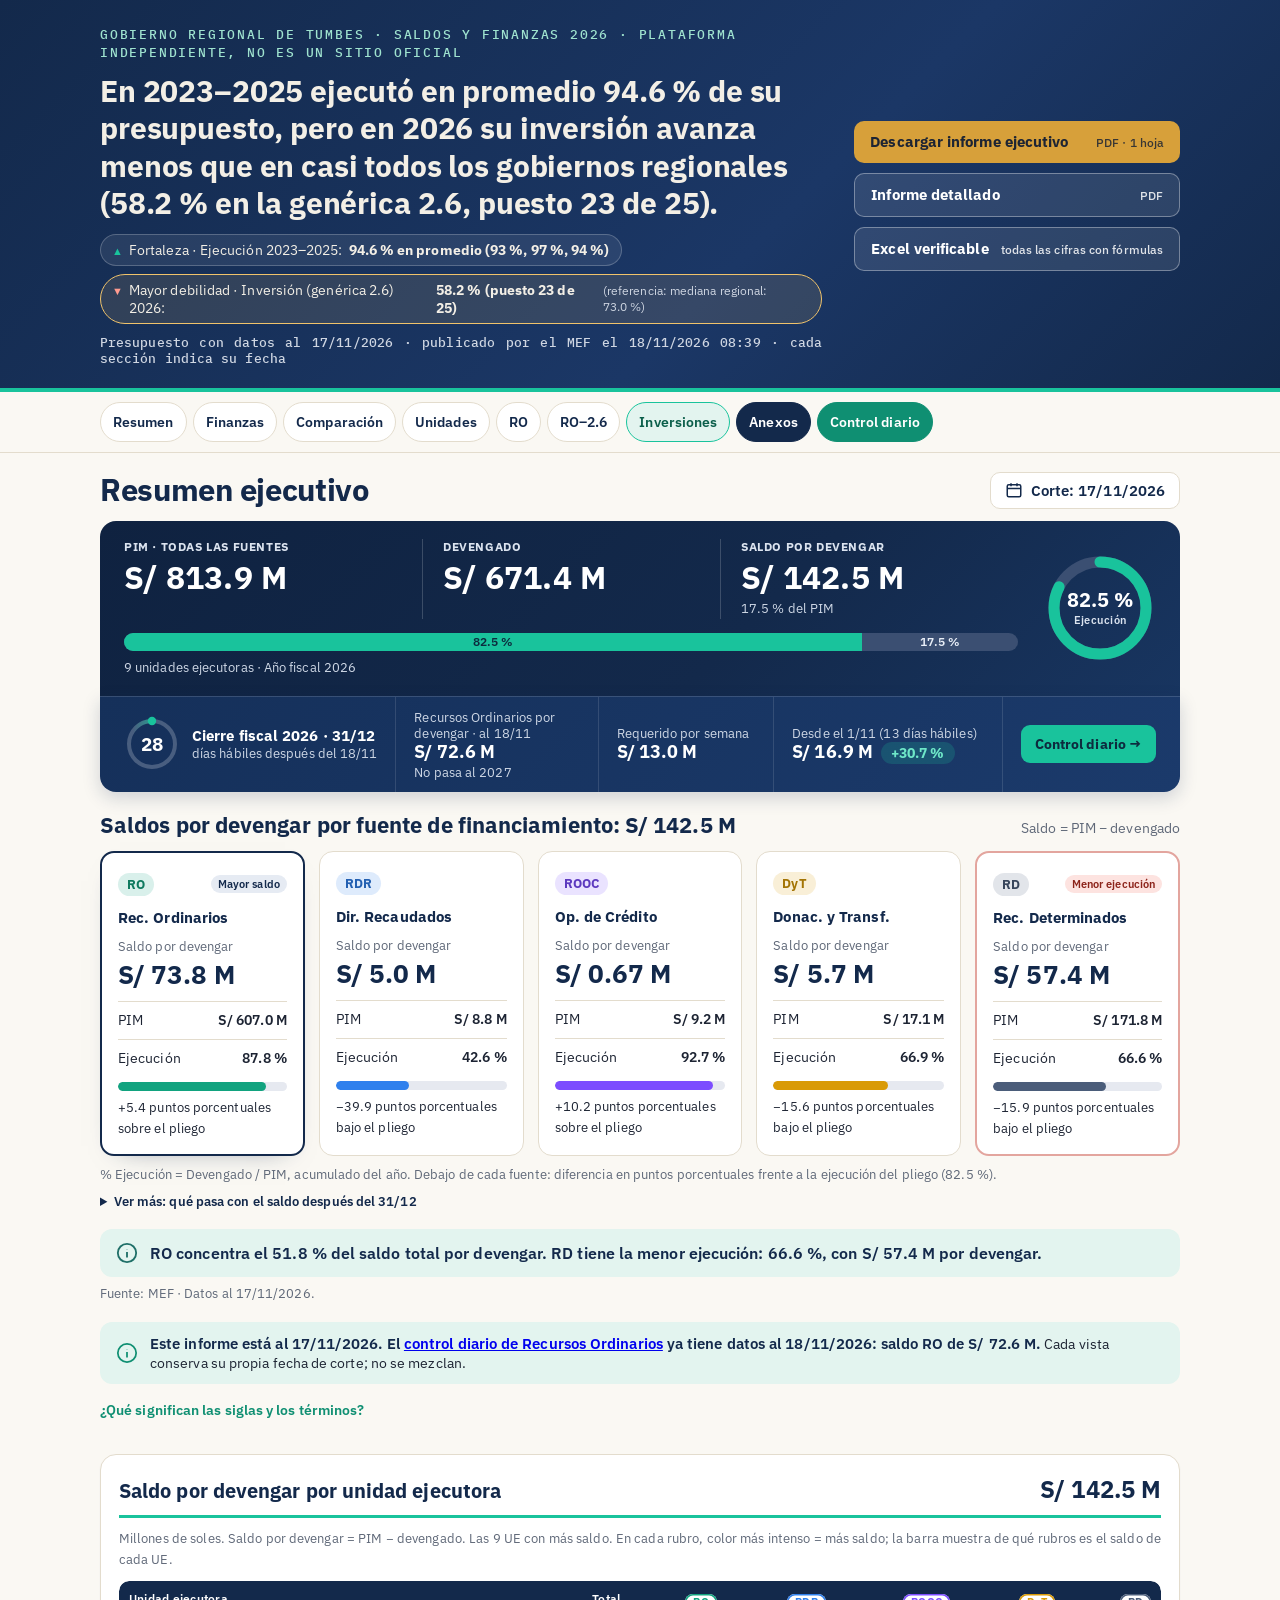
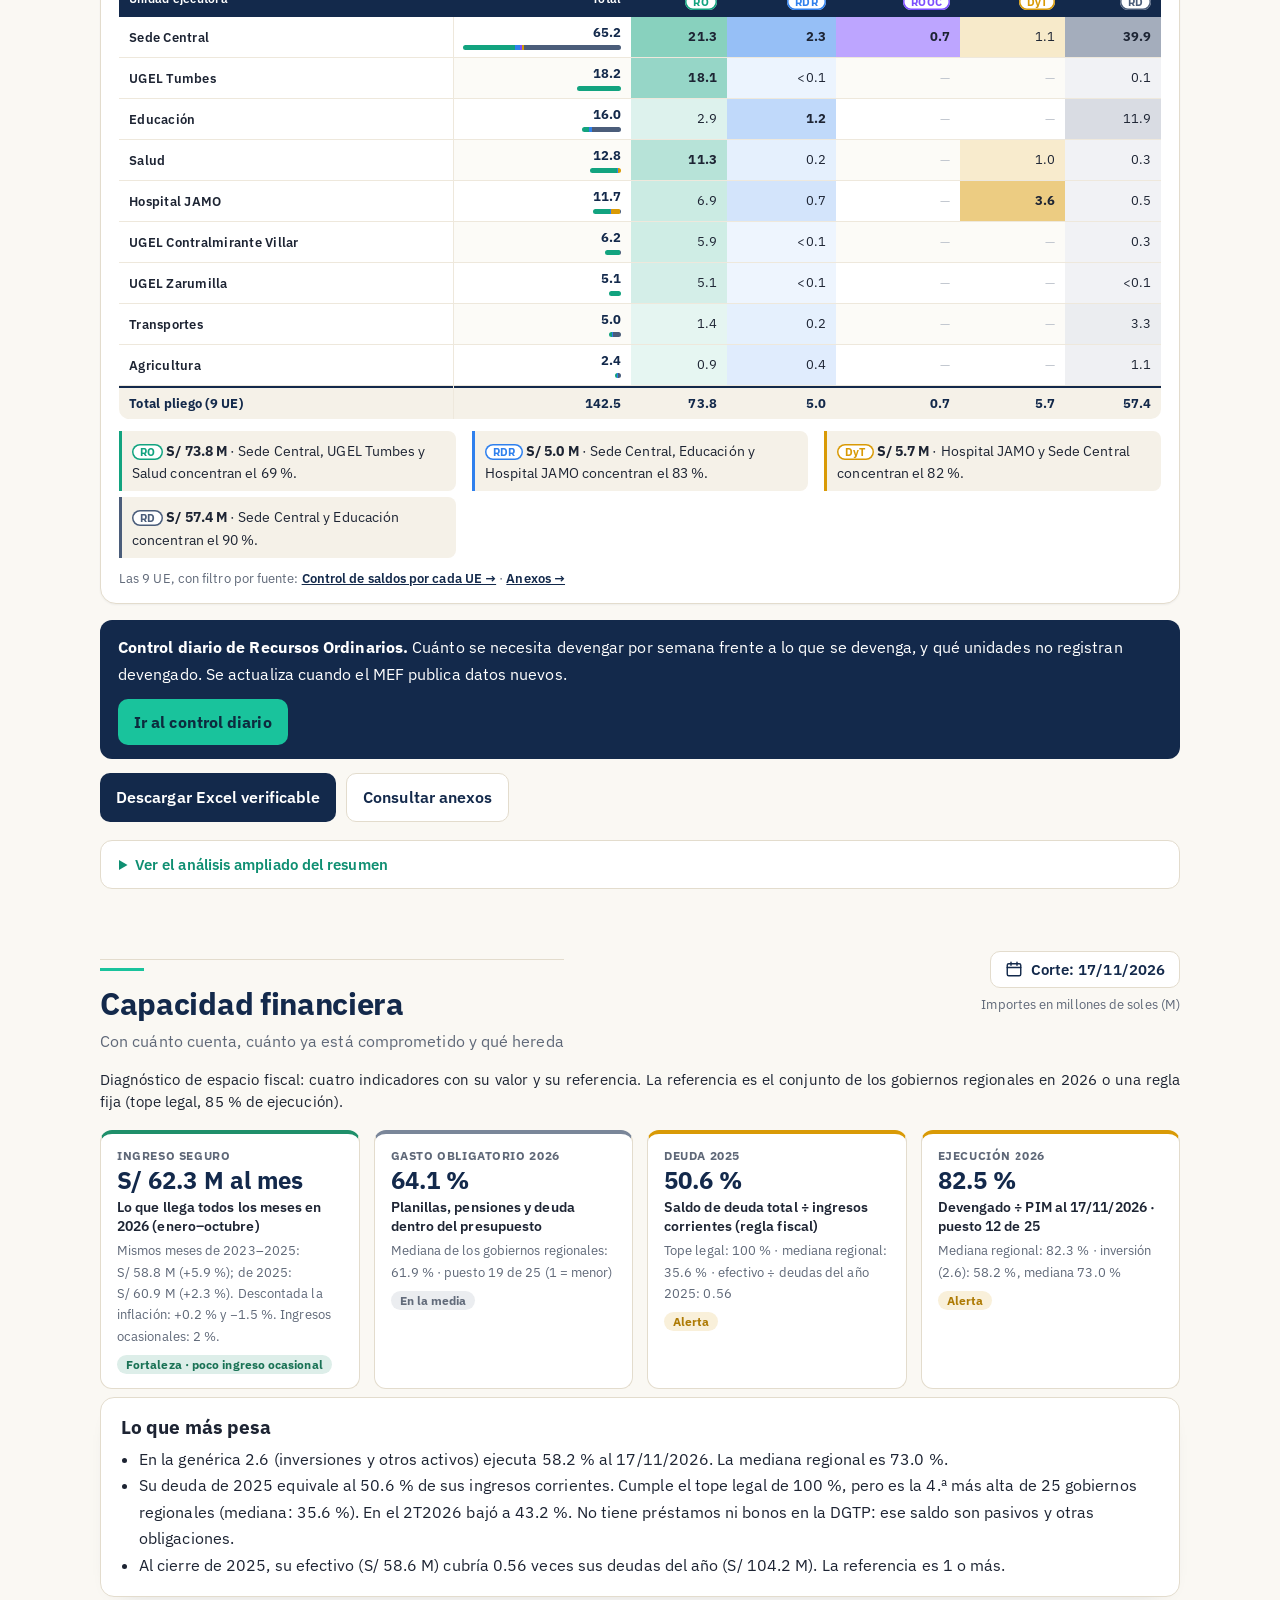
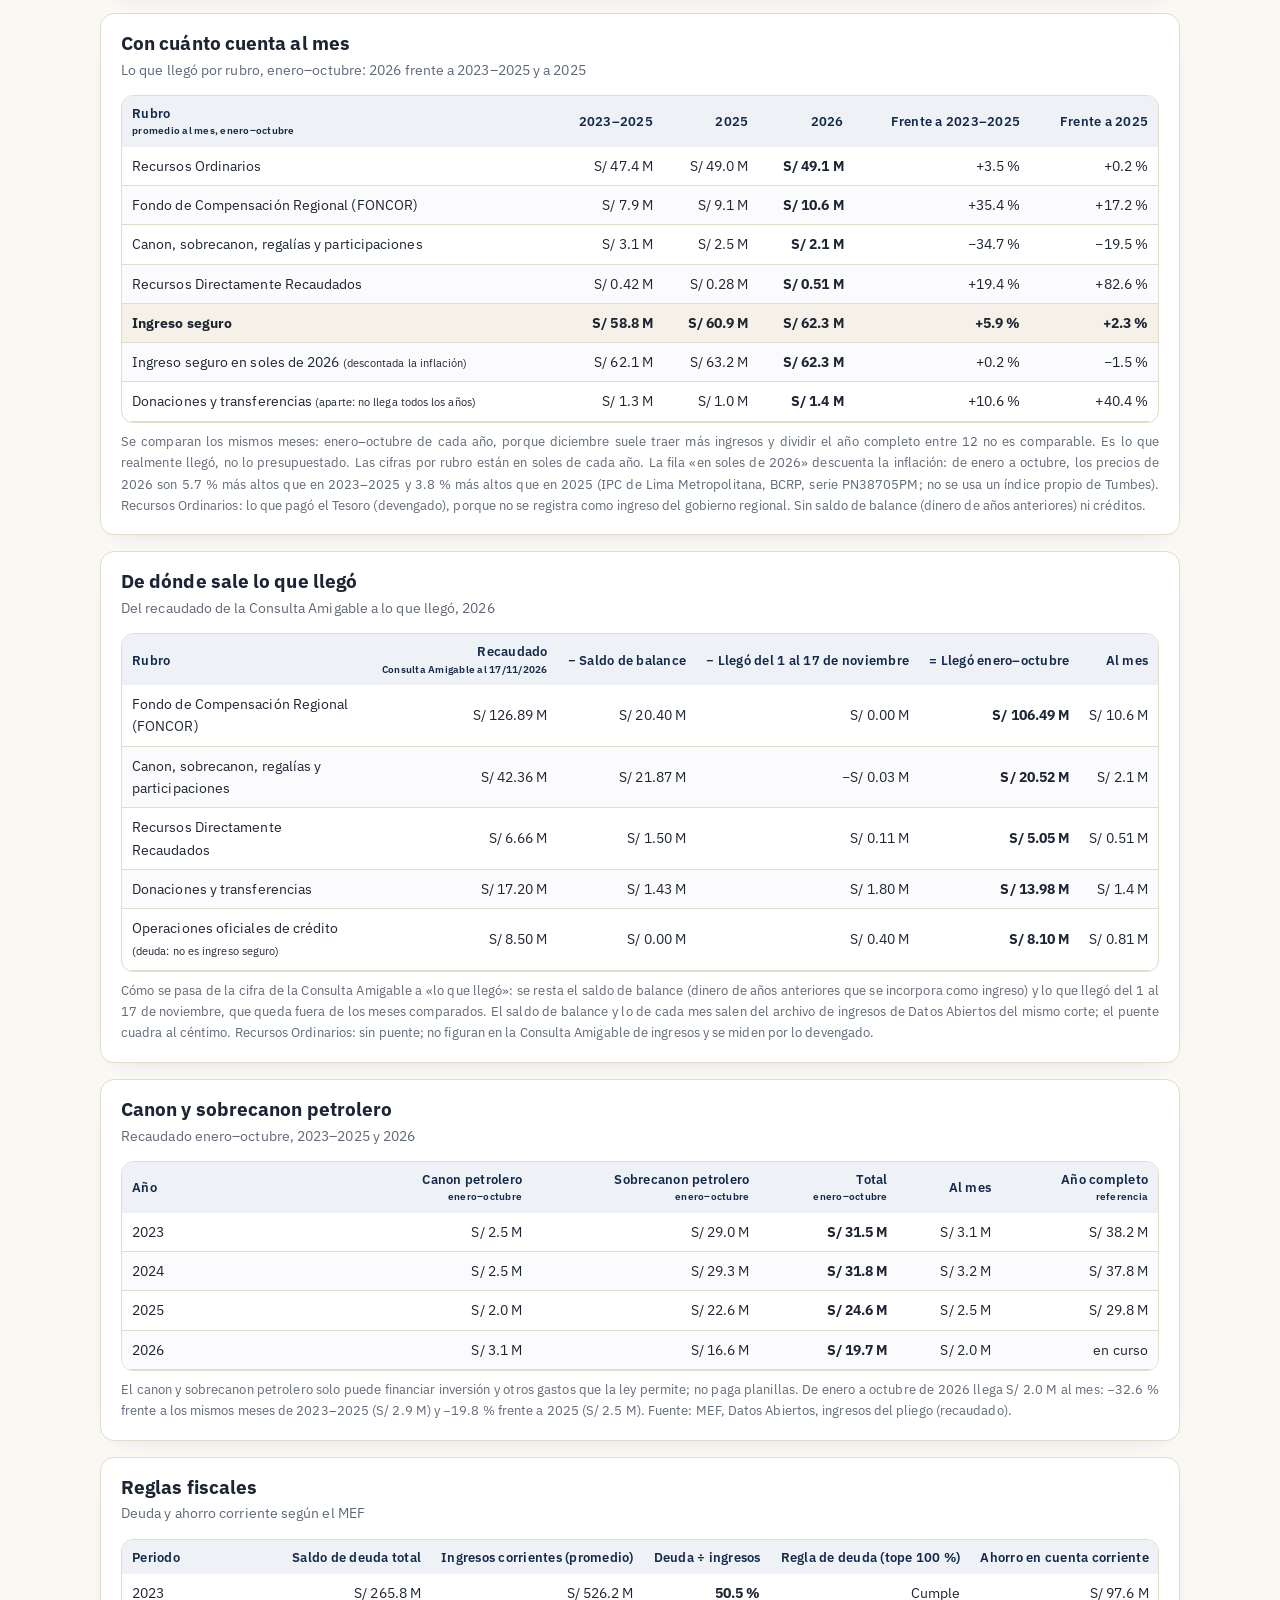
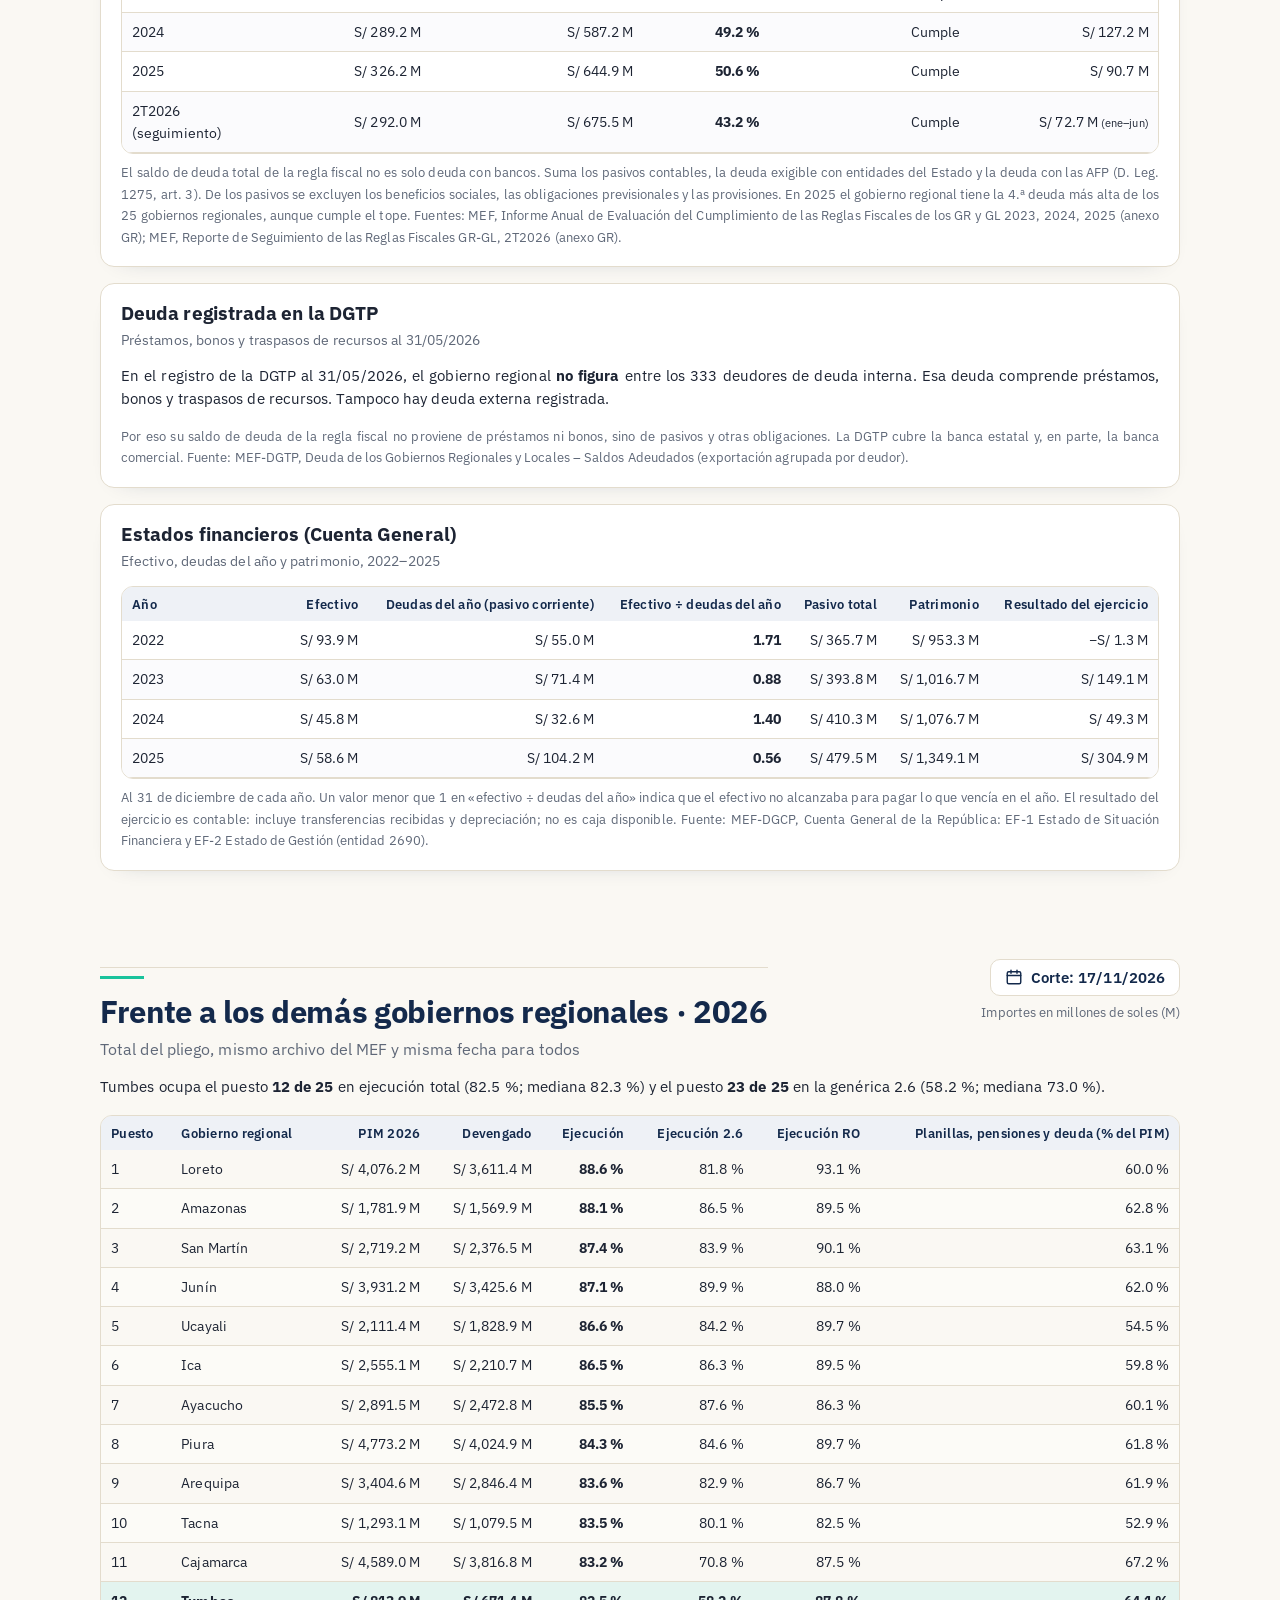
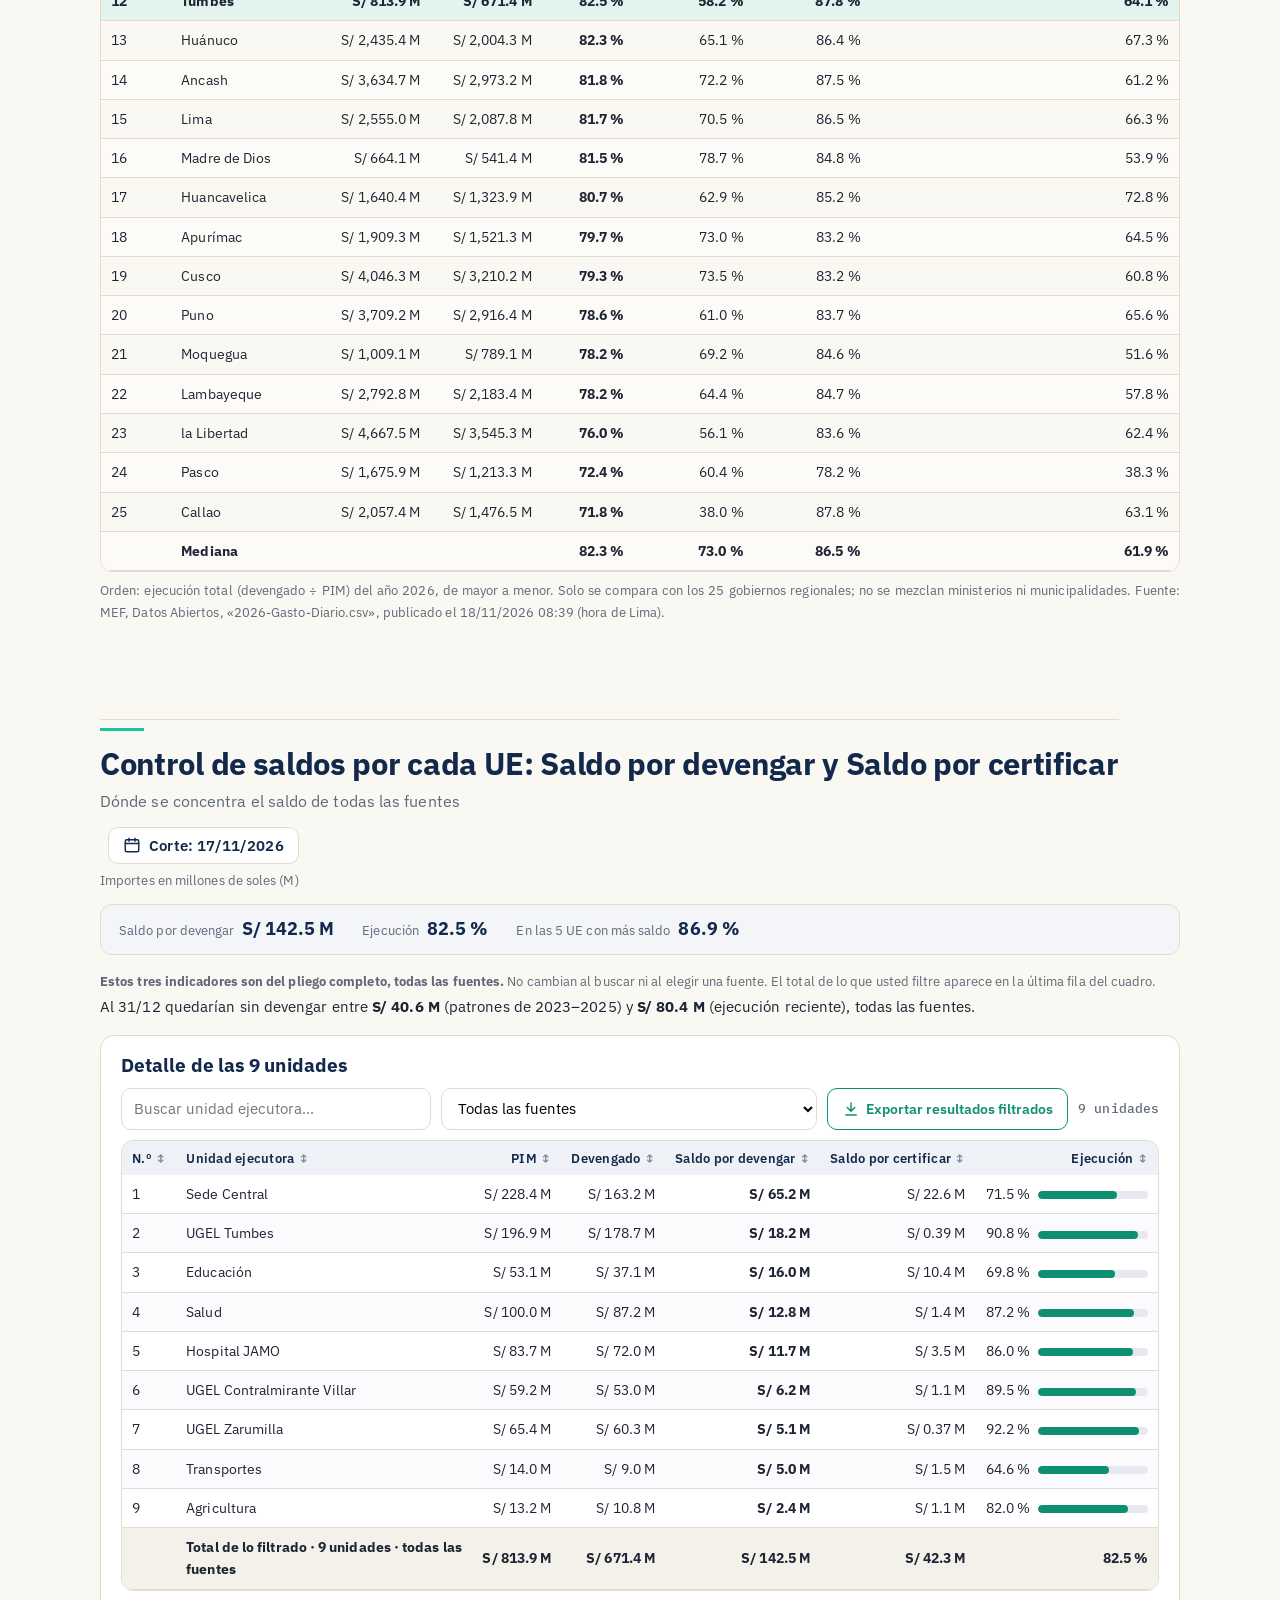
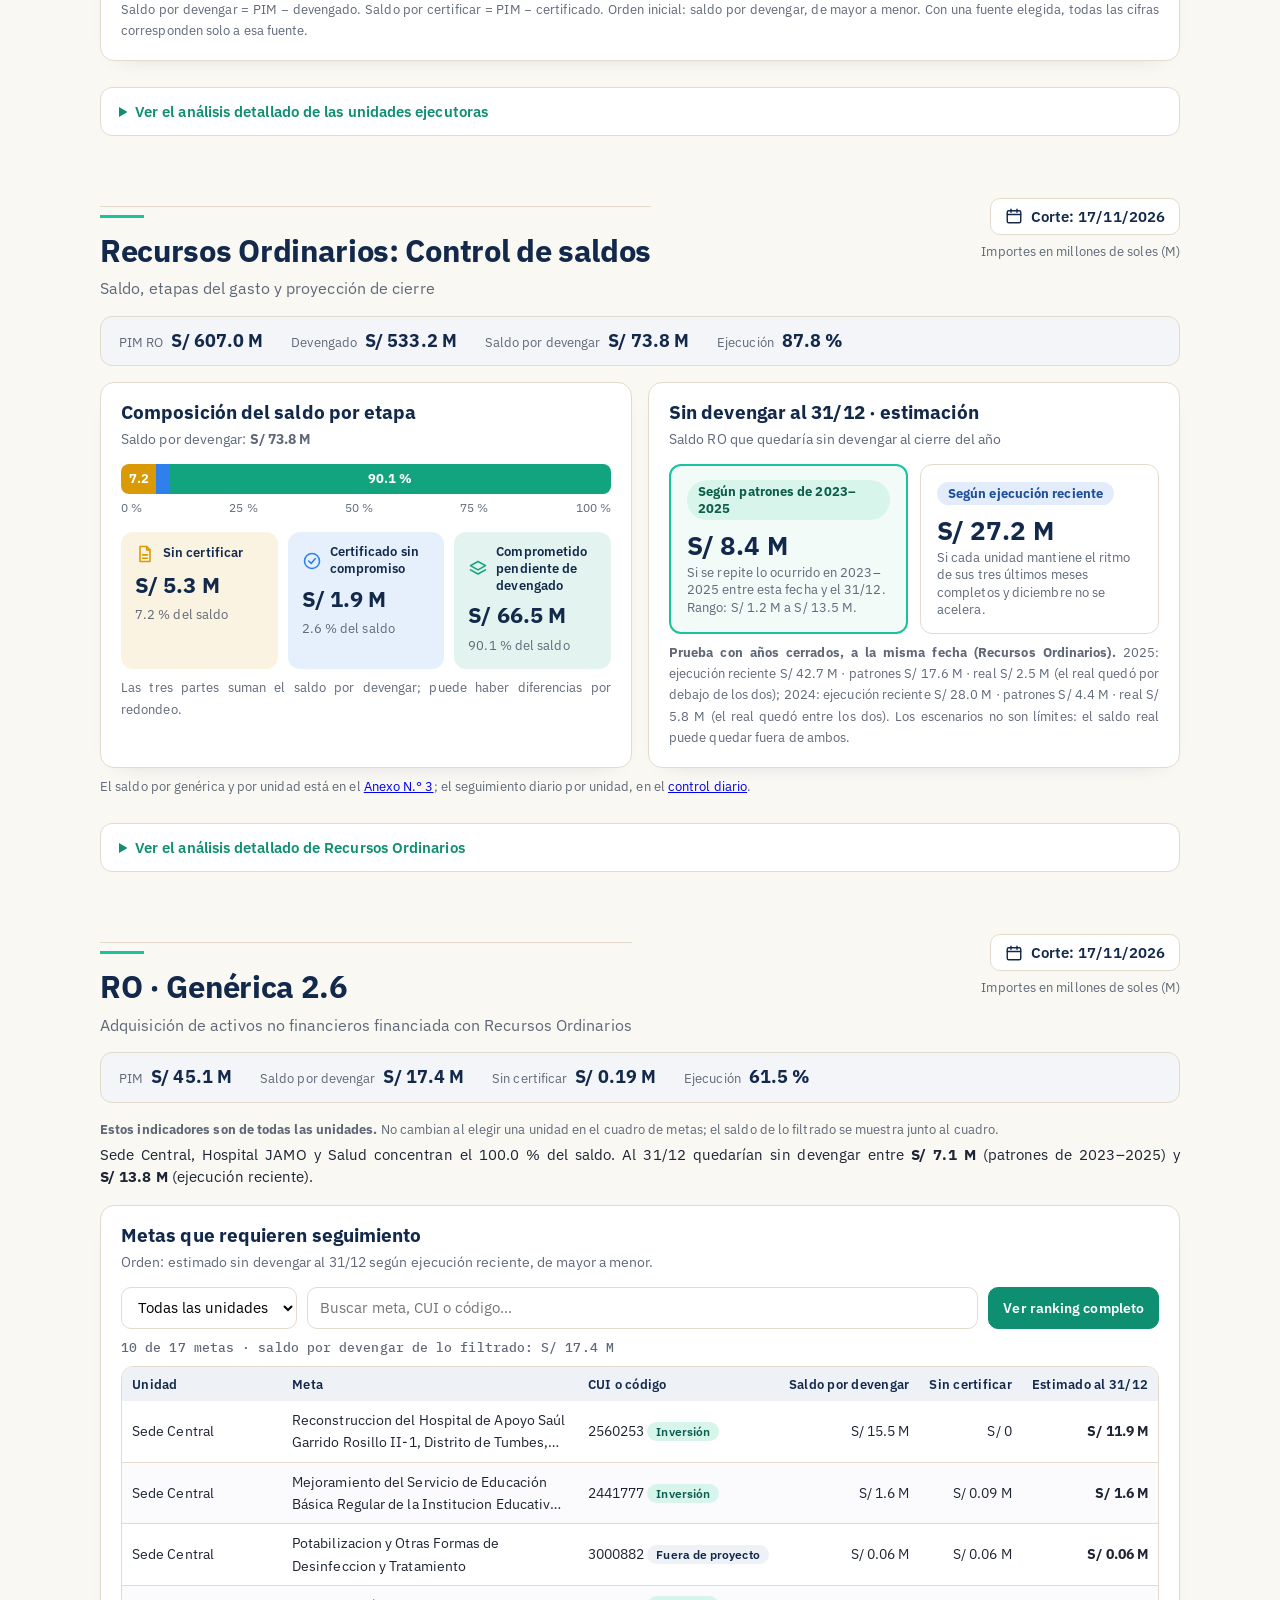
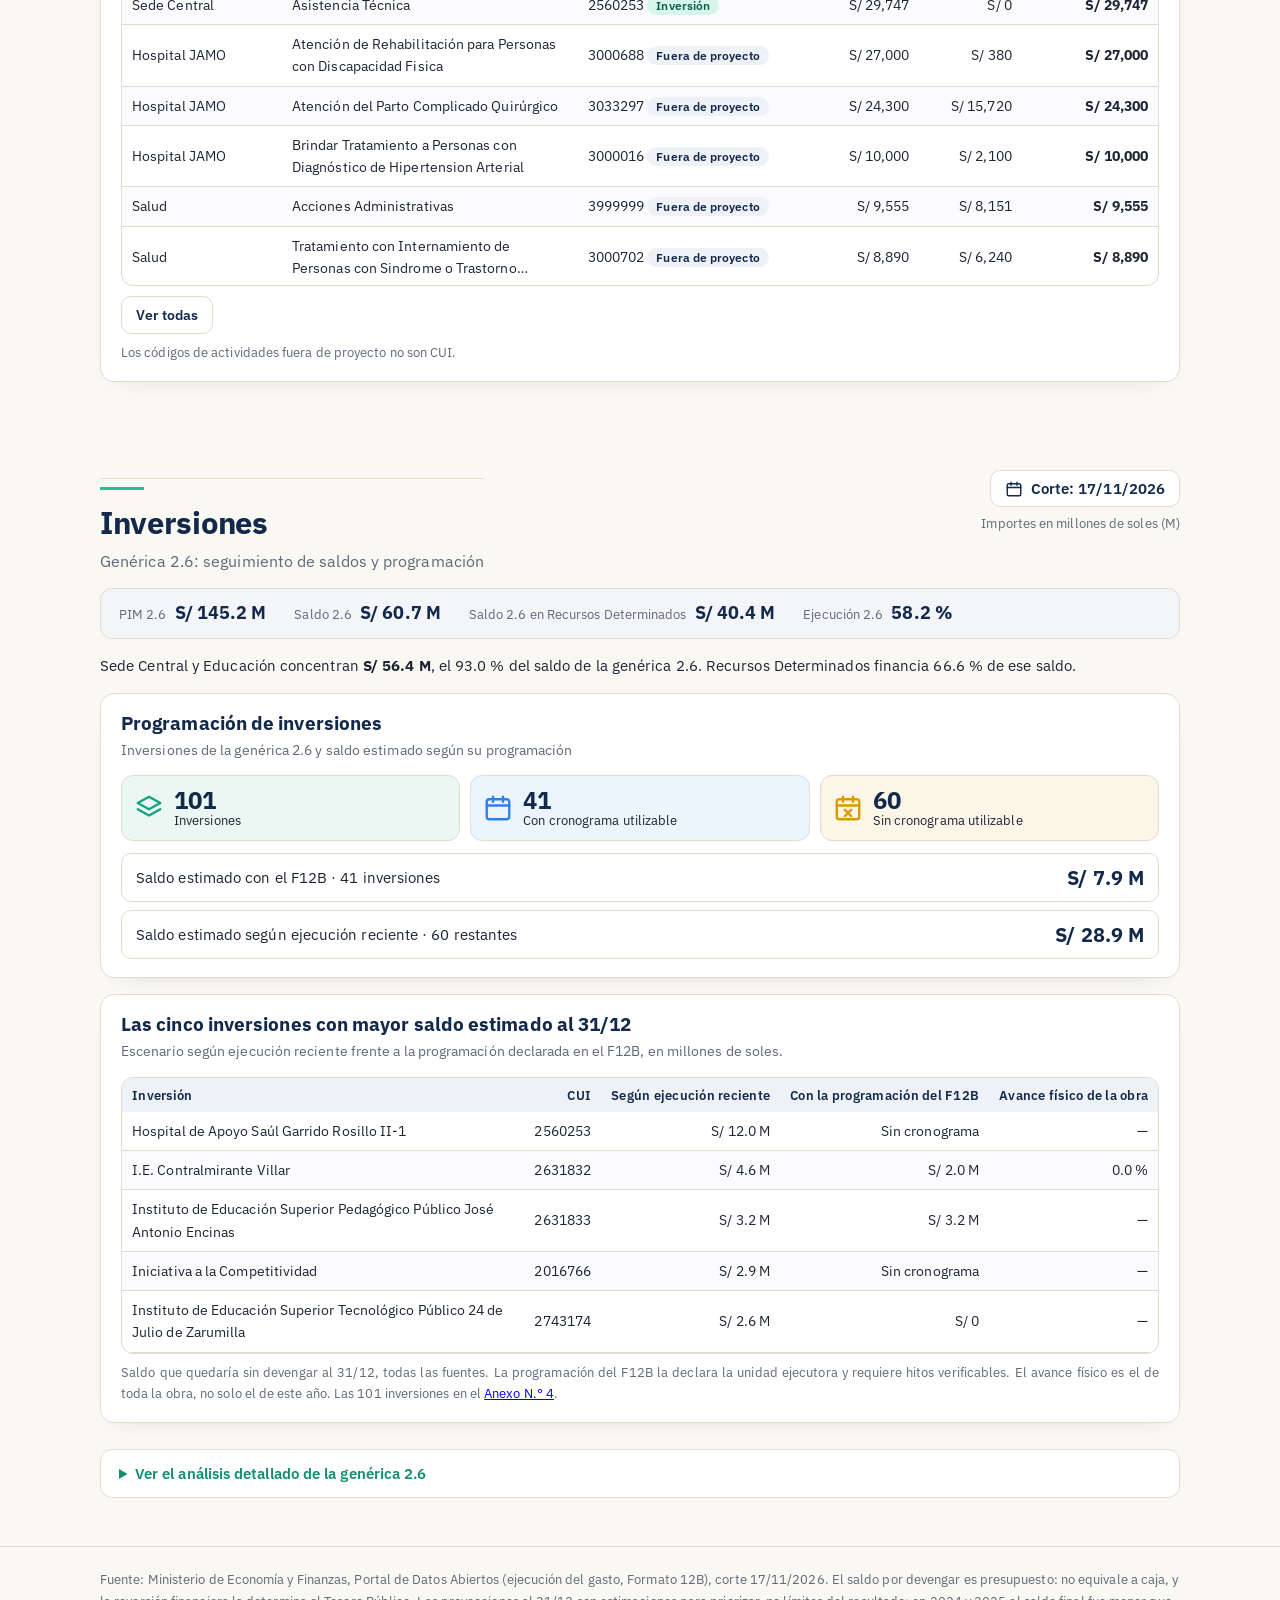
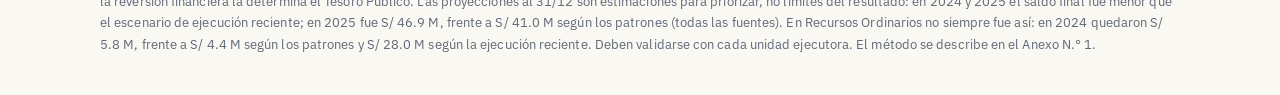
==== commit 9b2663a1: "Control RO GORE Tumbes: consulta sin corte nuevo · informe al 17/11/2026" ====
--- a/goretumbes/index.html
+++ b/goretumbes/index.html
@@ -373,8 +373,8 @@
 <circle cx="28" cy="28" r="23" fill="none" stroke="rgba(255,255,255,.22)" stroke-width="4"/>
 <g class="gira"><path d="M 9.2 14.8 A 23 23 0 0 1 28 5" fill="none" stroke="url(#estela)" stroke-width="4" stroke-linecap="round"/><circle cx="28" cy="5" r="4.2" fill="#19c39c"/></g>
 </svg><span class="cen k-hab">—</span></span>
-<span><span class="tt">Cierre fiscal 2026 · 31/12</span><small>días hábiles desde el corte</small></span></div>
-<div class="c-ro"><small>Recursos Ordinarios por devengar</small><b class="k-sal">—</b><small>No pasa al 2027</small></div>
+<span><span class="tt">Cierre fiscal 2026 · 31/12</span><small class="k-desde">días hábiles desde el corte</small></span></div>
+<div class="c-ro"><small>Recursos Ordinarios por devengar<span class="k-al"></span></small><b class="k-sal">—</b><small>No pasa al 2027</small></div>
 <div class="c-req"><small>Requerido por semana</small><b class="k-nec">—</b></div>
 <div class="c-ult"><small class="k-base">Última semana</small><span class="vd"><b class="k-real">—</b><span class="dif k-dif" title="Diferencia frente al ritmo requerido"></span></span></div>
 <div class="c-btn"><a class="ir" href="ro/">Control diario →</a></div>
@@ -384,7 +384,7 @@
 function F(iso){var p=iso.split('-');return p[2]+'/'+p[1]}
 fetch(c.dataset.src+'?'+Date.now()).then(function(r){return r.json()}).then(function(d){var w=d.semana,tt=d.total,pa=d.parametros||{};
 if(!w||!tt||w.dias_habiles==null)return;
-q('.k-hab').textContent=w.dias_habiles;var ref=pa.fecha_efectiva||d.corte;if(ref)q('.plazo').title='Días hábiles contados desde el día siguiente al corte del '+F(ref)+' hasta el 31/12';
+q('.k-hab').textContent=w.dias_habiles;var ref=d.corte;if(ref){q('.plazo').title='Días hábiles contados desde el día siguiente al corte del '+F(ref)+' hasta el 31/12';q('.k-desde').textContent='días hábiles después del '+F(ref);q('.k-al').textContent=' · al '+F(ref);c.title='Cifras del control diario de Recursos Ordinarios al '+F(ref)+' ('+(pa.fuente||'MEF')+'). El resto de esta página tiene su propia fecha de corte.'}
 q('.k-sal').textContent=M(tt.saldo);q('.k-nec').textContent=M(w.nec_sem);q('.k-real').textContent=M(w.real_sem);
 if(w.base)q('.k-base').textContent=w.base.charAt(0).toUpperCase()+w.base.slice(1);
 if(w.nec_sem>0){var p=(w.real_sem-w.nec_sem)/w.nec_sem*100,e=q('.k-dif');
@@ -412,12 +412,12 @@
 <p><strong>1. Saldo por devengar del pliego.</strong> Al 17/11/2026, el Gobierno Regional de Tumbes tiene <strong>S/ 142.5 M</strong> por devengar en todas las fuentes. Es la diferencia entre su PIM de S/ 813.9 M y lo devengado, S/ 671.4 M: una ejecución de 82.5 %. El saldo se reparte de forma desigual entre sus 9 unidades ejecutoras. El mayor es el de la <strong>Sede Central</strong>, con S/ 65.2 M, y el menor el de Agricultura, con S/ 2.4 M. Las cinco unidades con más saldo reúnen el <strong>86.9 %</strong> del total.</p></details>
 </div></section>
 <section id="finanzas" class="t-fin"><div class="wrap"><div class="vista"><div class="vcab"><div><h2>Capacidad financiera</h2><p class="sub2">Con cuánto cuenta, cuánto ya está comprometido y qué hereda</p></div><div class="corte"><b><svg width="18" height="18" viewBox="0 0 24 24" fill="none" stroke="currentColor" stroke-width="1.9" stroke-linecap="round" stroke-linejoin="round" aria-hidden="true"><rect x="3" y="5" width="18" height="16" rx="2"/><path d="M3 10h18M8 3v4M16 3v4"/></svg>Corte: 17/11/2026</b><small>Importes en millones de soles (M)</small></div></div><p class="linea">Diagnóstico de espacio fiscal: cuatro indicadores con su valor y su referencia. La referencia es el conjunto de los gobiernos regionales en 2026 o una regla fija (tope legal, 85 % de ejecución).</p><div class="dims"><div class="dim fortaleza"><span class="t">Ingreso seguro</span><span class="v">S/ 62.3 M al mes</span><span class="i">Lo que llega todos los meses en 2026 (enero–octubre)</span><span class="r">Mismos meses de 2023–2025: S/ 58.8 M (+5.9 %); de 2025: S/ 60.9 M (+2.3 %). Descontada la inflación: +0.2 % y −1.5 %. Ingresos ocasionales: 2 %.</span><span class="tag">Fortaleza · poco ingreso ocasional</span></div><div class="dim media"><span class="t">Gasto obligatorio 2026</span><span class="v">64.1 %</span><span class="i">Planillas, pensiones y deuda dentro del presupuesto</span><span class="r">Mediana de los gobiernos regionales: 61.9 % · puesto 19 de 25 (1 = menor)</span><span class="tag">En la media</span></div><div class="dim alerta"><span class="t">Deuda 2025</span><span class="v">50.6 %</span><span class="i">Saldo de deuda total ÷ ingresos corrientes (regla fiscal)</span><span class="r">Tope legal: 100 % · mediana regional: 35.6 % · efectivo ÷ deudas del año 2025: 0.56</span><span class="tag">Alerta</span></div><div class="dim alerta"><span class="t">Ejecución 2026</span><span class="v">82.5 %</span><span class="i">Devengado ÷ PIM al 17/11/2026 · puesto 12 de 25</span><span class="r">Mediana regional: 82.3 % · inversión (2.6): 58.2 %, mediana 73.0 %</span><span class="tag">Alerta</span></div></div><div class="panel2" style="margin-top:8px"><h3>Lo que más pesa</h3><ul style="margin:6px 0 0;padding-left:18px"><li>En la genérica 2.6 (inversiones y otros activos) ejecuta 58.2 % al 17/11/2026. La mediana regional es 73.0 %.</li><li>Su deuda de 2025 equivale al 50.6 % de sus ingresos corrientes. Cumple el tope legal de 100 %, pero es la 4.ª más alta de 25 gobiernos regionales (mediana: 35.6 %). En el 2T2026 bajó a 43.2 %. No tiene préstamos ni bonos en la DGTP: ese saldo son pasivos y otras obligaciones.</li><li>Al cierre de 2025, su efectivo (S/ 58.6 M) cubría 0.56 veces sus deudas del año (S/ 104.2 M). La referencia es 1 o más.</li></ul></div><div class="dosc"><div class="panel2"><h3>Con cuánto cuenta al mes</h3><p class="ps">Lo que llegó por rubro, enero–octubre: 2026 frente a 2023–2025 y a 2025</p><div class="scroll" style="max-height:none"><table class="ttab fichas"><thead><tr><th class="tx">Rubro<br><small>promedio al mes, enero–octubre</small></th><th>2023–2025</th><th>2025</th><th>2026</th><th>Frente a 2023–2025</th><th>Frente a 2025</th></tr></thead><tbody><tr class=""><td data-label="Rubro promedio al mes, enero–octubre" class="tx">Recursos Ordinarios</td><td data-label="2023–2025">S/ 47.4 M</td><td data-label="2025">S/ 49.0 M</td><td data-label="2026"><b>S/ 49.1 M</b></td><td data-label="Frente a 2023–2025">+3.5 %</td><td data-label="Frente a 2025">+0.2 %</td></tr><tr class=""><td data-label="Rubro promedio al mes, enero–octubre" class="tx">Fondo de Compensación Regional (FONCOR)</td><td data-label="2023–2025">S/ 7.9 M</td><td data-label="2025">S/ 9.1 M</td><td data-label="2026"><b>S/ 10.6 M</b></td><td data-label="Frente a 2023–2025">+35.4 %</td><td data-label="Frente a 2025">+17.2 %</td></tr><tr class=""><td data-label="Rubro promedio al mes, enero–octubre" class="tx">Canon, sobrecanon, regalías y participaciones</td><td data-label="2023–2025">S/ 3.1 M</td><td data-label="2025">S/ 2.5 M</td><td data-label="2026"><b>S/ 2.1 M</b></td><td data-label="Frente a 2023–2025">−34.7 %</td><td data-label="Frente a 2025">−19.5 %</td></tr><tr class=""><td data-label="Rubro promedio al mes, enero–octubre" class="tx">Recursos Directamente Recaudados</td><td data-label="2023–2025">S/ 0.42 M</td><td data-label="2025">S/ 0.28 M</td><td data-label="2026"><b>S/ 0.51 M</b></td><td data-label="Frente a 2023–2025">+19.4 %</td><td data-label="Frente a 2025">+82.6 %</td></tr><tr class="tot"><td data-label="Rubro promedio al mes, enero–octubre" class="tx"><b>Ingreso seguro</b></td><td data-label="2023–2025">S/ 58.8 M</td><td data-label="2025">S/ 60.9 M</td><td data-label="2026"><b>S/ 62.3 M</b></td><td data-label="Frente a 2023–2025">+5.9 %</td><td data-label="Frente a 2025">+2.3 %</td></tr><tr class=""><td data-label="Rubro promedio al mes, enero–octubre" class="tx">Ingreso seguro en soles de 2026 <small>(descontada la inflación)</small></td><td data-label="2023–2025">S/ 62.1 M</td><td data-label="2025">S/ 63.2 M</td><td data-label="2026"><b>S/ 62.3 M</b></td><td data-label="Frente a 2023–2025">+0.2 %</td><td data-label="Frente a 2025">−1.5 %</td></tr><tr class=""><td data-label="Rubro promedio al mes, enero–octubre" class="tx">Donaciones y transferencias <small>(aparte: no llega todos los años)</small></td><td data-label="2023–2025">S/ 1.3 M</td><td data-label="2025">S/ 1.0 M</td><td data-label="2026"><b>S/ 1.4 M</b></td><td data-label="Frente a 2023–2025">+10.6 %</td><td data-label="Frente a 2025">+40.4 %</td></tr></tbody></table></div><p class="sec-nota">Se comparan los mismos meses: enero–octubre de cada año, porque diciembre suele traer más ingresos y dividir el año completo entre 12 no es comparable. Es lo que realmente llegó, no lo presupuestado. Las cifras por rubro están en soles de cada año. La fila «en soles de 2026» descuenta la inflación: de enero a octubre, los precios de 2026 son 5.7 % más altos que en 2023–2025 y 3.8 % más altos que en 2025 (IPC de Lima Metropolitana, BCRP, serie PN38705PM; no se usa un índice propio de Tumbes). Recursos Ordinarios: lo que pagó el Tesoro (devengado), porque no se registra como ingreso del gobierno regional. Sin saldo de balance (dinero de años anteriores) ni créditos.</p></div><div class="panel2"><h3>De dónde sale lo que llegó</h3><p class="ps">Del recaudado de la Consulta Amigable a lo que llegó, 2026</p><div class="scroll" style="max-height:none"><table class="ttab fichas"><thead><tr><th class="tx">Rubro</th><th>Recaudado<br><small>Consulta Amigable al 17/11/2026</small></th><th>− Saldo de balance</th><th>− Llegó del 1 al 17 de noviembre</th><th>= Llegó enero–octubre</th><th>Al mes</th></tr></thead><tbody><tr><td data-label="Rubro" class="tx">Fondo de Compensación Regional (FONCOR)</td><td data-label="Recaudado Consulta Amigable al 17/11/2026">S/ 126.89 M</td><td data-label="− Saldo de balance">S/ 20.40 M</td><td data-label="− Llegó del 1 al 17 de noviembre">S/ 0.00 M</td><td data-label="= Llegó enero–octubre"><b>S/ 106.49 M</b></td><td data-label="Al mes">S/ 10.6 M</td></tr><tr><td data-label="Rubro" class="tx">Canon, sobrecanon, regalías y participaciones</td><td data-label="Recaudado Consulta Amigable al 17/11/2026">S/ 42.36 M</td><td data-label="− Saldo de balance">S/ 21.87 M</td><td data-label="− Llegó del 1 al 17 de noviembre">−S/ 0.03 M</td><td data-label="= Llegó enero–octubre"><b>S/ 20.52 M</b></td><td data-label="Al mes">S/ 2.1 M</td></tr><tr><td data-label="Rubro" class="tx">Recursos Directamente Recaudados</td><td data-label="Recaudado Consulta Amigable al 17/11/2026">S/ 6.66 M</td><td data-label="− Saldo de balance">S/ 1.50 M</td><td data-label="− Llegó del 1 al 17 de noviembre">S/ 0.11 M</td><td data-label="= Llegó enero–octubre"><b>S/ 5.05 M</b></td><td data-label="Al mes">S/ 0.51 M</td></tr><tr><td data-label="Rubro" class="tx">Donaciones y transferencias</td><td data-label="Recaudado Consulta Amigable al 17/11/2026">S/ 17.20 M</td><td data-label="− Saldo de balance">S/ 1.43 M</td><td data-label="− Llegó del 1 al 17 de noviembre">S/ 1.80 M</td><td data-label="= Llegó enero–octubre"><b>S/ 13.98 M</b></td><td data-label="Al mes">S/ 1.4 M</td></tr><tr><td data-label="Rubro" class="tx">Operaciones oficiales de crédito <small>(deuda: no es ingreso seguro)</small></td><td data-label="Recaudado Consulta Amigable al 17/11/2026">S/ 8.50 M</td><td data-label="− Saldo de balance">S/ 0.00 M</td><td data-label="− Llegó del 1 al 17 de noviembre">S/ 0.40 M</td><td data-label="= Llegó enero–octubre"><b>S/ 8.10 M</b></td><td data-label="Al mes">S/ 0.81 M</td></tr></tbody></table></div><p class="sec-nota">Cómo se pasa de la cifra de la Consulta Amigable a «lo que llegó»: se resta el saldo de balance (dinero de años anteriores que se incorpora como ingreso) y lo que llegó del 1 al 17 de noviembre, que queda fuera de los meses comparados. El saldo de balance y lo de cada mes salen del archivo de ingresos de Datos Abiertos del mismo corte; el puente cuadra al céntimo. Recursos Ordinarios: sin puente; no figuran en la Consulta Amigable de ingresos y se miden por lo devengado.</p></div><div class="panel2"><h3>Canon y sobrecanon petrolero</h3><p class="ps">Recaudado enero–octubre, 2023–2025 y 2026</p><div class="scroll" style="max-height:none"><table class="ttab fichas"><thead><tr><th class="tx">Año</th><th>Canon petrolero<br><small>enero–octubre</small></th><th>Sobrecanon petrolero<br><small>enero–octubre</small></th><th>Total<br><small>enero–octubre</small></th><th>Al mes</th><th>Año completo<br><small>referencia</small></th></tr></thead><tbody><tr><td data-label="Año" class="tx">2023</td><td data-label="Canon petrolero enero–octubre">S/ 2.5 M</td><td data-label="Sobrecanon petrolero enero–octubre">S/ 29.0 M</td><td data-label="Total enero–octubre"><b>S/ 31.5 M</b></td><td data-label="Al mes">S/ 3.1 M</td><td data-label="Año completo referencia">S/ 38.2 M</td></tr><tr><td data-label="Año" class="tx">2024</td><td data-label="Canon petrolero enero–octubre">S/ 2.5 M</td><td data-label="Sobrecanon petrolero enero–octubre">S/ 29.3 M</td><td data-label="Total enero–octubre"><b>S/ 31.8 M</b></td><td data-label="Al mes">S/ 3.2 M</td><td data-label="Año completo referencia">S/ 37.8 M</td></tr><tr><td data-label="Año" class="tx">2025</td><td data-label="Canon petrolero enero–octubre">S/ 2.0 M</td><td data-label="Sobrecanon petrolero enero–octubre">S/ 22.6 M</td><td data-label="Total enero–octubre"><b>S/ 24.6 M</b></td><td data-label="Al mes">S/ 2.5 M</td><td data-label="Año completo referencia">S/ 29.8 M</td></tr><tr><td data-label="Año" class="tx">2026</td><td data-label="Canon petrolero enero–octubre">S/ 3.1 M</td><td data-label="Sobrecanon petrolero enero–octubre">S/ 16.6 M</td><td data-label="Total enero–octubre"><b>S/ 19.7 M</b></td><td data-label="Al mes">S/ 2.0 M</td><td data-label="Año completo referencia">en curso</td></tr></tbody></table></div><p class="sec-nota">El canon y sobrecanon petrolero solo puede financiar inversión y otros gastos que la ley permite; no paga planillas. De enero a octubre de 2026 llega S/ 2.0 M al mes: −32.6 % frente a los mismos meses de 2023–2025 (S/ 2.9 M) y −19.8 % frente a 2025 (S/ 2.5 M). Fuente: MEF, Datos Abiertos, ingresos del pliego (recaudado).</p></div><div class="panel2"><h3>Reglas fiscales</h3><p class="ps">Deuda y ahorro corriente según el MEF</p><div class="scroll" style="max-height:none"><table class="ttab fichas"><thead><tr><th class="tx">Periodo</th><th>Saldo de deuda total</th><th>Ingresos corrientes (promedio)</th><th>Deuda ÷ ingresos</th><th>Regla de deuda (tope 100 %)</th><th>Ahorro en cuenta corriente</th><th>Regla de ahorro</th></tr></thead><tbody><tr><td data-label="Periodo" class="tx">2023</td><td data-label="Saldo de deuda total">S/ 265.8 M</td><td data-label="Ingresos corrientes (promedio)">S/ 526.2 M</td><td data-label="Deuda ÷ ingresos"><b>50.5 %</b></td><td data-label="Regla de deuda (tope 100 %)">Cumple</td><td data-label="Ahorro en cuenta corriente">S/ 97.6 M</td><td data-label="Regla de ahorro">Cumple</td></tr><tr><td data-label="Periodo" class="tx">2024</td><td data-label="Saldo de deuda total">S/ 289.2 M</td><td data-label="Ingresos corrientes (promedio)">S/ 587.2 M</td><td data-label="Deuda ÷ ingresos"><b>49.2 %</b></td><td data-label="Regla de deuda (tope 100 %)">Cumple</td><td data-label="Ahorro en cuenta corriente">S/ 127.2 M</td><td data-label="Regla de ahorro">Cumple</td></tr><tr><td data-label="Periodo" class="tx">2025</td><td data-label="Saldo de deuda total">S/ 326.2 M</td><td data-label="Ingresos corrientes (promedio)">S/ 644.9 M</td><td data-label="Deuda ÷ ingresos"><b>50.6 %</b></td><td data-label="Regla de deuda (tope 100 %)">Cumple</td><td data-label="Ahorro en cuenta corriente">S/ 90.7 M</td><td data-label="Regla de ahorro">Cumple</td></tr><tr><td data-label="Periodo" class="tx">2T2026 (seguimiento)</td><td data-label="Saldo de deuda total">S/ 292.0 M</td><td data-label="Ingresos corrientes (promedio)">S/ 675.5 M</td><td data-label="Deuda ÷ ingresos"><b>43.2 %</b></td><td data-label="Regla de deuda (tope 100 %)">Cumple</td><td data-label="Ahorro en cuenta corriente">S/ 72.7 M <small>(ene–jun)</small></td><td data-label="Regla de ahorro">Cumple</td></tr></tbody></table></div><p class="sec-nota">El saldo de deuda total de la regla fiscal no es solo deuda con bancos. Suma los pasivos contables, la deuda exigible con entidades del Estado y la deuda con las AFP (D. Leg. 1275, art. 3). De los pasivos se excluyen los beneficios sociales, las obligaciones previsionales y las provisiones. En 2025 el gobierno regional tiene la 4.ª deuda más alta de los 25 gobiernos regionales, aunque cumple el tope. <span class="fuente">Fuentes: MEF, Informe Anual de Evaluación del Cumplimiento de las Reglas Fiscales de los GR y GL 2023, 2024, 2025 (anexo GR); MEF, Reporte de Seguimiento de las Reglas Fiscales GR-GL, 2T2026 (anexo GR).</span></p></div><div class="panel2"><h3>Deuda registrada en la DGTP</h3><p class="ps">Préstamos, bonos y traspasos de recursos al 31/05/2026</p><p class="linea">En el registro de la DGTP al 31/05/2026, el gobierno regional <b>no figura</b> entre los 333 deudores de deuda interna. Esa deuda comprende préstamos, bonos y traspasos de recursos. Tampoco hay deuda externa registrada.</p><p class="sec-nota">Por eso su saldo de deuda de la regla fiscal no proviene de préstamos ni bonos, sino de pasivos y otras obligaciones. La DGTP cubre la banca estatal y, en parte, la banca comercial. <span class="fuente">Fuente: MEF-DGTP, Deuda de los Gobiernos Regionales y Locales – Saldos Adeudados (exportación agrupada por deudor).</span></p></div><div class="panel2"><h3>Estados financieros (Cuenta General)</h3><p class="ps">Efectivo, deudas del año y patrimonio, 2022–2025</p><div class="scroll" style="max-height:none"><table class="ttab fichas"><thead><tr><th class="tx">Año</th><th>Efectivo</th><th>Deudas del año (pasivo corriente)</th><th>Efectivo ÷ deudas del año</th><th>Pasivo total</th><th>Patrimonio</th><th>Resultado del ejercicio</th></tr></thead><tbody><tr><td data-label="Año" class="tx">2022</td><td data-label="Efectivo">S/ 93.9 M</td><td data-label="Deudas del año (pasivo corriente)">S/ 55.0 M</td><td data-label="Efectivo ÷ deudas del año"><b>1.71</b></td><td data-label="Pasivo total">S/ 365.7 M</td><td data-label="Patrimonio">S/ 953.3 M</td><td data-label="Resultado del ejercicio">−S/ 1.3 M</td></tr><tr><td data-label="Año" class="tx">2023</td><td data-label="Efectivo">S/ 63.0 M</td><td data-label="Deudas del año (pasivo corriente)">S/ 71.4 M</td><td data-label="Efectivo ÷ deudas del año"><b>0.88</b></td><td data-label="Pasivo total">S/ 393.8 M</td><td data-label="Patrimonio">S/ 1,016.7 M</td><td data-label="Resultado del ejercicio">S/ 149.1 M</td></tr><tr><td data-label="Año" class="tx">2024</td><td data-label="Efectivo">S/ 45.8 M</td><td data-label="Deudas del año (pasivo corriente)">S/ 32.6 M</td><td data-label="Efectivo ÷ deudas del año"><b>1.40</b></td><td data-label="Pasivo total">S/ 410.3 M</td><td data-label="Patrimonio">S/ 1,076.7 M</td><td data-label="Resultado del ejercicio">S/ 49.3 M</td></tr><tr><td data-label="Año" class="tx">2025</td><td data-label="Efectivo">S/ 58.6 M</td><td data-label="Deudas del año (pasivo corriente)">S/ 104.2 M</td><td data-label="Efectivo ÷ deudas del año"><b>0.56</b></td><td data-label="Pasivo total">S/ 479.5 M</td><td data-label="Patrimonio">S/ 1,349.1 M</td><td data-label="Resultado del ejercicio">S/ 304.9 M</td></tr></tbody></table></div><p class="sec-nota">Al 31 de diciembre de cada año. Un valor menor que 1 en «efectivo ÷ deudas del año» indica que el efectivo no alcanzaba para pagar lo que vencía en el año. El resultado del ejercicio es contable: incluye transferencias recibidas y depreciación; no es caja disponible. Fuente: MEF-DGCP, Cuenta General de la República: EF-1 Estado de Situación Financiera y EF-2 Estado de Gestión (entidad 2690).</p></div></div></div></div></section><section id="pares"><div class="wrap"><div class="vista"><div class="vcab"><div><h2>Frente a los demás gobiernos regionales · 2026</h2><p class="sub2">Total del pliego, mismo archivo del MEF y misma fecha para todos</p></div><div class="corte"><b><svg width="18" height="18" viewBox="0 0 24 24" fill="none" stroke="currentColor" stroke-width="1.9" stroke-linecap="round" stroke-linejoin="round" aria-hidden="true"><rect x="3" y="5" width="18" height="16" rx="2"/><path d="M3 10h18M8 3v4M16 3v4"/></svg>Corte: 17/11/2026</b><small>Importes en millones de soles (M)</small></div></div><p class="linea">Tumbes ocupa el puesto <b>12 de 25</b> en ejecución total (82.5 %; mediana 82.3 %) y el puesto <b>23 de 25</b> en la genérica 2.6 (58.2 %; mediana 73.0 %).</p><div class="scroll" style="max-height:none"><table class="ttab"><thead><tr><th>Puesto</th><th class="tx">Gobierno regional</th><th>PIM 2026</th><th>Devengado</th><th>Ejecución</th><th>Ejecución 2.6</th><th>Ejecución RO</th><th>Planillas, pensiones y deuda (% del PIM)</th></tr></thead><tbody><tr class=""><td>1</td><td class="tx2">Loreto</td><td>S/ 4,076.2 M</td><td>S/ 3,611.4 M</td><td><b>88.6 %</b></td><td>81.8 %</td><td>93.1 %</td><td>60.0 %</td></tr><tr class=""><td>2</td><td class="tx2">Amazonas</td><td>S/ 1,781.9 M</td><td>S/ 1,569.9 M</td><td><b>88.1 %</b></td><td>86.5 %</td><td>89.5 %</td><td>62.8 %</td></tr><tr class=""><td>3</td><td class="tx2">San Martín</td><td>S/ 2,719.2 M</td><td>S/ 2,376.5 M</td><td><b>87.4 %</b></td><td>83.9 %</td><td>90.1 %</td><td>63.1 %</td></tr><tr class=""><td>4</td><td class="tx2">Junín</td><td>S/ 3,931.2 M</td><td>S/ 3,425.6 M</td><td><b>87.1 %</b></td><td>89.9 %</td><td>88.0 %</td><td>62.0 %</td></tr><tr class=""><td>5</td><td class="tx2">Ucayali</td><td>S/ 2,111.4 M</td><td>S/ 1,828.9 M</td><td><b>86.6 %</b></td><td>84.2 %</td><td>89.7 %</td><td>54.5 %</td></tr><tr class=""><td>6</td><td class="tx2">Ica</td><td>S/ 2,555.1 M</td><td>S/ 2,210.7 M</td><td><b>86.5 %</b></td><td>86.3 %</td><td>89.5 %</td><td>59.8 %</td></tr><tr class=""><td>7</td><td class="tx2">Ayacucho</td><td>S/ 2,891.5 M</td><td>S/ 2,472.8 M</td><td><b>85.5 %</b></td><td>87.6 %</td><td>86.3 %</td><td>60.1 %</td></tr><tr class=""><td>8</td><td class="tx2">Piura</td><td>S/ 4,773.2 M</td><td>S/ 4,024.9 M</td><td><b>84.3 %</b></td><td>84.6 %</td><td>89.7 %</td><td>61.8 %</td></tr><tr class=""><td>9</td><td class="tx2">Arequipa</td><td>S/ 3,404.6 M</td><td>S/ 2,846.4 M</td><td><b>83.6 %</b></td><td>82.9 %</td><td>86.7 %</td><td>61.9 %</td></tr><tr class=""><td>10</td><td class="tx2">Tacna</td><td>S/ 1,293.1 M</td><td>S/ 1,079.5 M</td><td><b>83.5 %</b></td><td>80.1 %</td><td>82.5 %</td><td>52.9 %</td></tr><tr class=""><td>11</td><td class="tx2">Cajamarca</td><td>S/ 4,589.0 M</td><td>S/ 3,816.8 M</td><td><b>83.2 %</b></td><td>70.8 %</td><td>87.5 %</td><td>67.2 %</td></tr><tr class="yo"><td>12</td><td class="tx2">Tumbes</td><td>S/ 813.9 M</td><td>S/ 671.4 M</td><td><b>82.5 %</b></td><td>58.2 %</td><td>87.8 %</td><td>64.1 %</td></tr><tr class=""><td>13</td><td class="tx2">Huánuco</td><td>S/ 2,435.4 M</td><td>S/ 2,004.3 M</td><td><b>82.3 %</b></td><td>65.1 %</td><td>86.4 %</td><td>67.3 %</td></tr><tr class=""><td>14</td><td class="tx2">Ancash</td><td>S/ 3,634.7 M</td><td>S/ 2,973.2 M</td><td><b>81.8 %</b></td><td>72.2 %</td><td>87.5 %</td><td>61.2 %</td></tr><tr class=""><td>15</td><td class="tx2">Lima</td><td>S/ 2,555.0 M</td><td>S/ 2,087.8 M</td><td><b>81.7 %</b></td><td>70.5 %</td><td>86.5 %</td><td>66.3 %</td></tr><tr class=""><td>16</td><td class="tx2">Madre de Dios</td><td>S/ 664.1 M</td><td>S/ 541.4 M</td><td><b>81.5 %</b></td><td>78.7 %</td><td>84.8 %</td><td>53.9 %</td></tr><tr class=""><td>17</td><td class="tx2">Huancavelica</td><td>S/ 1,640.4 M</td><td>S/ 1,323.9 M</td><td><b>80.7 %</b></td><td>62.9 %</td><td>85.2 %</td><td>72.8 %</td></tr><tr class=""><td>18</td><td class="tx2">Apurímac</td><td>S/ 1,909.3 M</td><td>S/ 1,521.3 M</td><td><b>79.7 %</b></td><td>73.0 %</td><td>83.2 %</td><td>64.5 %</td></tr><tr class=""><td>19</td><td class="tx2">Cusco</td><td>S/ 4,046.3 M</td><td>S/ 3,210.2 M</td><td><b>79.3 %</b></td><td>73.5 %</td><td>83.2 %</td><td>60.8 %</td></tr><tr class=""><td>20</td><td class="tx2">Puno</td><td>S/ 3,709.2 M</td><td>S/ 2,916.4 M</td><td><b>78.6 %</b></td><td>61.0 %</td><td>83.7 %</td><td>65.6 %</td></tr><tr class=""><td>21</td><td class="tx2">Moquegua</td><td>S/ 1,009.1 M</td><td>S/ 789.1 M</td><td><b>78.2 %</b></td><td>69.2 %</td><td>84.6 %</td><td>51.6 %</td></tr><tr class=""><td>22</td><td class="tx2">Lambayeque</td><td>S/ 2,792.8 M</td><td>S/ 2,183.4 M</td><td><b>78.2 %</b></td><td>64.4 %</td><td>84.7 %</td><td>57.8 %</td></tr><tr class=""><td>23</td><td class="tx2">la Libertad</td><td>S/ 4,667.5 M</td><td>S/ 3,545.3 M</td><td><b>76.0 %</b></td><td>56.1 %</td><td>83.6 %</td><td>62.4 %</td></tr><tr class=""><td>24</td><td class="tx2">Pasco</td><td>S/ 1,675.9 M</td><td>S/ 1,213.3 M</td><td><b>72.4 %</b></td><td>60.4 %</td><td>78.2 %</td><td>38.3 %</td></tr><tr class=""><td>25</td><td class="tx2">Callao</td><td>S/ 2,057.4 M</td><td>S/ 1,476.5 M</td><td><b>71.8 %</b></td><td>38.0 %</td><td>87.8 %</td><td>63.1 %</td></tr><tr class="tot"><td></td><td class="tx2"><b>Mediana</b></td><td></td><td></td><td><b>82.3 %</b></td><td>73.0 %</td><td>86.5 %</td><td>61.9 %</td></tr></tbody></table></div><p class="sec-nota">Orden: ejecución total (devengado ÷ PIM) del año 2026, de mayor a menor. Solo se compara con los 25 gobiernos regionales; no se mezclan ministerios ni municipalidades. Fuente: MEF, Datos Abiertos, «2026-Gasto-Diario.csv», publicado el 18/11/2026 08:39 (hora de Lima).</p></div></div></section>
-<section id="unidades"><div class="wrap"><div class="vista"><div class="vcab"><div><h2>Control de saldos por cada UE: Saldo por devengar y Saldo por certificar</h2><p class="sub2">Dónde se concentra el saldo de todas las fuentes</p></div><div class="corte"><b><svg width="18" height="18" viewBox="0 0 24 24" fill="none" stroke="currentColor" stroke-width="1.9" stroke-linecap="round" stroke-linejoin="round" aria-hidden="true"><rect x="3" y="5" width="18" height="16" rx="2"/><path d="M3 10h18M8 3v4M16 3v4"/></svg>Corte: 17/11/2026</b><small>Importes en millones de soles (M)</small></div></div><div class="cifras"><div><span>Saldo por devengar</span><b>S/ 142.5 M</b></div><div><span>Ejecución</span><b>82.5 %</b></div><div><span>En las 5 UE con más saldo</span><b>86.9 %</b></div></div><p class="linea">Al 31/12 quedarían sin devengar entre <b>S/ 40.6 M</b> (patrones de 2023–2025) y <b>S/ 80.4 M</b> (ejecución reciente), todas las fuentes.</p><div class="panel2" id="t-ue" style="margin-top:16px"><div class="vcab" style="margin-bottom:10px"><h3>Detalle de las 9 unidades</h3></div><div class="ctrl"><input type="search" placeholder="Buscar unidad ejecutora…" aria-label="Buscar unidad ejecutora"><select aria-label="Fuente de financiamiento"><option value="">Todas las fuentes</option><option value="1">1 Recursos Ordinarios</option><option value="2">2 Recursos Directamente Recaudados</option><option value="3">3 Recursos por Operaciones Oficiales de Crédito</option><option value="4">4 Donaciones y Transferencias</option><option value="5">5 Recursos Determinados</option></select><button class="btn2 exp" type="button"><svg width="18" height="18" viewBox="0 0 24 24" fill="none" stroke="currentColor" stroke-width="1.9" stroke-linecap="round" stroke-linejoin="round" aria-hidden="true"><path d="M12 4v11M7 10l5 5 5-5M5 20h14"/></svg>Exportar resultados filtrados</button><span class="c"></span></div><div class="scroll"><table class="ttab"><thead><tr><th class="ord" data-k="i">N.º</th><th class="ord tx" data-k="c">Unidad ejecutora</th><th class="ord" data-k="pim">PIM</th><th class="ord" data-k="dev">Devengado</th><th class="ord" data-k="s">Saldo por devengar</th><th class="ord" data-k="sc">Saldo por certificar</th><th class="ord" data-k="ej">Ejecución</th></tr></thead><tbody></tbody></table></div><p class="sec-nota">Saldo por devengar = PIM − devengado. Saldo por certificar = PIM − certificado. Orden inicial: saldo por devengar, de mayor a menor. Con una fuente elegida, todas las cifras corresponden solo a esa fuente.</p></div><script type="application/json" id="d-ue">{"n": {"936": "001-936 Región Tumbes-Sede Central", "939": "300-939 Región Tumbes-Educación", "1436": "402-1436 Gob.Reg.Tumbes-Hosp.Regional José Alfredo Mendoza Olavarría-Jamo II-2 Tumbes", "938": "200-938 Región Tumbes-Transportes", "940": "400-940 Región Tumbes-Salud", "937": "100-937 Región Tumbes-Agricultura", "1401": "301-1401 Gob. Reg. de Tumbes - Educación UGEL Tumbes", "1402": "302-1402 Gob. Reg. de Tumbes - Educación UGEL Contralmirante Villar- Zorritos", "1403": "303-1403 Gob. Reg. de Tumbes - Educación UGEL Zarumilla"}, "c": {"936": "Sede Central", "939": "Educación", "1436": "Hospital JAMO", "938": "Transportes", "940": "Salud", "937": "Agricultura", "1401": "UGEL Tumbes", "1402": "UGEL Contralmirante Villar", "1403": "UGEL Zarumilla"}, "f": [["1401", "1", 196555790.0, 178491700.69, 196212522.05], ["1401", "2", 49272.0, 10100.0, 10100.0], ["1401", "5", 271448.0, 197336.53, 266301.65], ["1402", "1", 58692148.0, 52828127.47, 57661271.32], ["1402", "2", 7030.0, 990.0, 990.0], ["1402", "5", 533012.0, 206208.17, 498979.0], ["1403", "1", 65272365.0, 60195115.7, 64907913.48], ["1403", "2", 3500.0, 900.0, 900.0], ["1403", "5", 77447.0, 71878.0, 74860.0], ["1436", "1", 71207994.0, 64282229.27, 70657566.45], ["1436", "2", 1137511.0, 433986.23, 499780.74], ["1436", "4", 8974078.0, 5378732.64, 6713627.4], ["1436", "5", 2368800.0, 1910760.0, 2331160.0], ["936", "1", 75644672.0, 54376580.99, 75044355.54], ["936", "2", 2690372.0, 422149.82, 824412.1], ["936", "3", 9168028.0, 8500501.2, 9168028.0], ["936", "4", 2006072.0, 933498.09, 1086710.5], ["936", "5", 138911831.0, 98989420.96, 119718794.88], ["937", "1", 5581553.0, 4673875.5, 5502200.89], ["937", "2", 721033.0, 342517.11, 446191.15], ["937", "5", 6919520.0, 5819932.0, 6135455.91], ["938", "1", 8110259.0, 6666042.14, 7387508.55], ["938", "2", 1031909.0, 815840.83, 898391.23], ["938", "5", 4836755.0, 1545237.71, 4221970.33], ["939", "1", 34165883.0, 31240940.7, 33443643.23], ["939", "2", 2767144.0, 1571651.67, 1766539.03], ["939", "5", 16128692.0, 4239177.84, 7440387.43], ["940", "1", 91748884.0, 80463141.03, 90838643.69], ["940", "2", 382643.0, 142342.57, 150042.57], ["940", "4", 6141103.0, 5143984.44, 5934679.64], ["940", "5", 1756450.0, 1465765.52, 1690633.59]]}</script></div><details class="amplio"><summary>Ver el análisis detallado de las unidades ejecutoras</summary><p>Para estimar lo que quedaría sin devengar al 31/12 se usan dos escenarios. El principal es el de los patrones de 2023–2025: aplica a cada unidad, fuente y genérica la parte de su saldo que devengó en el mismo periodo de esos años y da S/ 40.6 M. Va primero porque en las pruebas con 2024 y 2025 quedó más cerca del saldo real. El segundo es el de la ejecución reciente: prolonga el promedio de agosto a octubre y da S/ 80.4 M; muestra lo que pasaría si diciembre no se acelera. Del monto del escenario principal, S/ 39.8 M (97.8 %) sale de historia propia y S/ 0.87 M es el ritmo reciente aplicado a combinaciones sin historia comparable.</p></details></div></section>
-<section id="ro" class="t-ro"><div class="wrap"><div class="vista"><div class="vcab"><div><h2>Recursos Ordinarios: Control de saldos</h2><p class="sub2">Saldo, etapas del gasto y proyección de cierre</p></div><div class="corte"><b><svg width="18" height="18" viewBox="0 0 24 24" fill="none" stroke="currentColor" stroke-width="1.9" stroke-linecap="round" stroke-linejoin="round" aria-hidden="true"><rect x="3" y="5" width="18" height="16" rx="2"/><path d="M3 10h18M8 3v4M16 3v4"/></svg>Corte: 17/11/2026</b><small>Importes en millones de soles (M)</small></div></div><div class="cifras"><div><span>PIM RO</span><b>S/ 607.0 M</b></div><div><span>Devengado</span><b>S/ 533.2 M</b></div><div><span>Saldo por devengar</span><b>S/ 73.8 M</b></div><div><span>Ejecución</span><b>87.8 %</b></div></div><div class="rejilla"><div class="panel2"><h3>Composición del saldo por etapa</h3><p class="ps">Saldo por devengar: <b>S/ 73.8 M</b></p><div class="etapas"><i style="width:7.22%;background:#d99a06" title="Sin certificar: S/ 5.3 M">7.2 %</i><i style="width:2.64%;background:#2f80ed" title="Certificado sin compromiso: S/ 1.9 M"></i><i style="width:90.15%;background:#12a37f" title="Comprometido pendiente de devengado: S/ 66.5 M">90.1 %</i></div><div class="ejeP"><span>0 %</span><span>25 %</span><span>50 %</span><span>75 %</span><span>100 %</span></div><div class="trio"><div style="--c:#d99a06"><div class="t1"><svg width="20" height="20" viewBox="0 0 24 24" fill="none" stroke="currentColor" stroke-width="1.9" stroke-linecap="round" stroke-linejoin="round" aria-hidden="true"><path d="M6 3h8l4 4v14H6z"/><path d="M14 3v4h4M9 13h6M9 17h6"/></svg>Sin certificar</div><b>S/ 5.3 M</b><small title="PIM − certificado">7.2 % del saldo</small></div><div style="--c:#2f80ed"><div class="t1"><svg width="20" height="20" viewBox="0 0 24 24" fill="none" stroke="currentColor" stroke-width="1.9" stroke-linecap="round" stroke-linejoin="round" aria-hidden="true"><circle cx="12" cy="12" r="9"/><path d="m8 12 3 3 5-6"/></svg>Certificado sin compromiso</div><b>S/ 1.9 M</b><small title="Certificado − compromiso anual">2.6 % del saldo</small></div><div style="--c:#12a37f"><div class="t1"><svg width="20" height="20" viewBox="0 0 24 24" fill="none" stroke="currentColor" stroke-width="1.9" stroke-linecap="round" stroke-linejoin="round" aria-hidden="true"><path d="M12 3 3 8l9 5 9-5-9-5z"/><path d="m3 13 9 5 9-5"/></svg>Comprometido pendiente de devengado</div><b>S/ 66.5 M</b><small title="Compromiso anual − devengado">90.1 % del saldo</small></div></div><p class="sec-nota">Las tres partes suman el saldo por devengar; puede haber diferencias por redondeo.</p></div><div class="panel2"><h3>Sin devengar al 31/12 · estimación</h3><p class="ps">Saldo RO que quedaría sin devengar al cierre del año</p><div class="dos2"><div class="esc p"><span class="tg">Según patrones de 2023–2025</span><b>S/ 8.4 M</b><small>Si se repite lo ocurrido en 2023–2025 entre esta fecha y el 31/12. Rango: S/ 1.2 M a S/ 13.5 M.</small></div><div class="esc h"><span class="tg">Según ejecución reciente</span><b>S/ 27.2 M</b><small>Si cada unidad mantiene el ritmo de sus tres últimos meses completos y diciembre no se acelera.</small></div></div><p class="sec-nota"><b>Prueba con años cerrados, a la misma fecha (Recursos Ordinarios).</b> 2025: ejecución reciente S/ 42.7 M · patrones S/ 17.6 M · real S/ 2.5 M; 2024: ejecución reciente S/ 28.0 M · patrones S/ 4.4 M · real S/ 5.8 M. Los escenarios no son límites: el saldo real puede quedar fuera de ambos.</p></div></div><p class="sec-nota">El saldo por genérica y por unidad está en el <a href="anexos.html#a4">Anexo N.° 3</a>; el seguimiento diario por unidad, en el <a href="ro/">control diario</a>.</p></div><details class="amplio"><summary>Ver el análisis detallado de Recursos Ordinarios</summary><p>Los Recursos Ordinarios son el 74.6 % del presupuesto del pliego. Quedan S/ 73.8 M por devengar: S/ 5.3 M sin certificar, S/ 1.9 M certificados sin compromiso y S/ 66.5 M comprometidos pendientes de devengado. En consecuencia, la mayor parte del saldo ya tiene una obligación detrás; se concentra en personal y obligaciones sociales (2.1) (S/ 49.1 M). El escenario de patrones supone devengar S/ 65.3 M adicionales, el 88.6 % del saldo actual; ese supuesto debe validarse con cada unidad. La reversión financiera la determina el Tesoro Público.</p></details></div></section>
-<section id="ro26" class="t-ro26"><div class="wrap"><div class="vista"><div class="vcab"><div><h2>RO · Genérica 2.6</h2><p class="sub2">Adquisición de activos no financieros financiada con Recursos Ordinarios</p></div><div class="corte"><b><svg width="18" height="18" viewBox="0 0 24 24" fill="none" stroke="currentColor" stroke-width="1.9" stroke-linecap="round" stroke-linejoin="round" aria-hidden="true"><rect x="3" y="5" width="18" height="16" rx="2"/><path d="M3 10h18M8 3v4M16 3v4"/></svg>Corte: 17/11/2026</b><small>Importes en millones de soles (M)</small></div></div><div class="cifras"><div><span>PIM</span><b>S/ 45.1 M</b></div><div><span>Saldo por devengar</span><b>S/ 17.4 M</b></div><div><span>Sin certificar</span><b>S/ 0.19 M</b></div><div><span>Ejecución</span><b>61.5 %</b></div></div><p class="linea">Sede Central, Hospital JAMO y Salud concentran el 100.0 % del saldo. Al 31/12 quedarían sin devengar entre <b>S/ 7.1 M</b> (patrones de 2023–2025) y <b>S/ 13.8 M</b> (ejecución reciente).</p><div class="panel2" id="t-met" style="margin-top:16px"><h3>Metas que requieren seguimiento</h3><p class="ps">Orden: estimado sin devengar al 31/12 según ejecución reciente, de mayor a menor.</p><div class="ctrl"><select aria-label="Unidad ejecutora"><option value="">Todas las unidades</option><option value="939">Educación</option><option value="1436">Hospital JAMO</option><option value="940">Salud</option><option value="936">Sede Central</option></select><input type="search" placeholder="Buscar meta, CUI o código…" aria-label="Buscar meta"><a class="btn2 lleno" href="anexos.html#a9">Ver ranking completo</a><span class="c"></span></div><div class="scroll"><table class="ttab"><thead><tr><th>Unidad</th><th class="tx">Meta</th><th class="tx">CUI o código</th><th>Saldo por devengar</th><th>Sin certificar</th><th title="Sin devengar al 31/12 según ejecución reciente">Estimado al 31/12</th></tr></thead><tbody></tbody></table></div><button class="mas" type="button" style="margin-top:10px;font:600 14px var(--f-t);padding:9px 14px;border:1px solid var(--line);border-radius:10px;background:#fff;color:var(--navy);cursor:pointer">Ver todas</button><p class="sec-nota">Los códigos de actividades fuera de proyecto no son CUI.</p></div><script type="application/json" id="d-met">[["936", "Sede Central", "Reconstruccion del Hospital de Apoyo Saúl Garrido Rosillo II-1, Distrito de Tumbes, Tumbes, Tumbes", "2560253", "Inversión", 15494495.61, 0.27, 11932450.56], ["936", "Sede Central", "Mejoramiento del Servicio de Educación Básica Regular de la Institucion Educativa N°096 Nelly Celinda la Cotera Puell del Distrito de Zarumilla - Zarumilla - Tumbes", "2441777", "Inversión", 1648424.56, 89091.0, 1648424.56], ["936", "Sede Central", "Potabilizacion y Otras Formas de Desinfeccion y Tratamiento", "3000882", "Activo", 60000.0, 60000.0, 60000.0], ["936", "Sede Central", "Asistencia Técnica", "2560253", "Inversión", 29746.99, 0.0, 29746.99], ["1436", "Hospital JAMO", "Atención de Rehabilitación para Personas con Discapacidad Fisica", "3000688", "Activo", 27000.0, 380.0, 27000.0], ["1436", "Hospital JAMO", "Atención del Parto Complicado Quirúrgico", "3033297", "Activo", 24300.0, 15720.0, 24300.0], ["1436", "Hospital JAMO", "Brindar Tratamiento a Personas con Diagnóstico de Hipertension Arterial", "3000016", "Activo", 10000.0, 2100.0, 10000.0], ["940", "Salud", "Acciones Administrativas", "3999999", "Activo", 9555.0, 8151.4, 9555.0], ["940", "Salud", "Tratamiento con Internamiento de Personas con Sindrome o Trastorno Psicotico", "3000702", "Activo", 8890.0, 6240.0, 8890.0], ["940", "Salud", "Atención Estomatologica Recuperativa Básica", "3000681", "Activo", 8130.0, 840.0, 8130.0], ["939", "Educación", "Fortalecimiento de Habilidades Psicosociales en Escolares", "3000852", "Activo", 4975.0, 2614.75, 4975.0], ["1436", "Hospital JAMO", "Administración y Almacenamiento de Infraestructura Móvil para la Asistencia Frente a Emergencias y Desastres", "3000734", "Activo", 4500.0, 505.0, 4500.0], ["1436", "Hospital JAMO", "Desarrollo de los Centros y Espacios de Monitoreo de Emergencias y Desastres", "3000734", "Activo", 2153.77, 553.77, 2153.77], ["936", "Sede Central", "Acciones Administrativas", "3999999", "Activo", 400.0, 0.0, 400.0], ["936", "Sede Central", "Promocion Turistica", "3999999", "Activo", 292.39, 292.39, 0.0], ["936", "Sede Central", "Supervisión y Control de Obras", "2560253", "Inversión", 19974.0, 74.0, 0.0], ["940", "Salud", "Desarrollo de los Centros y Espacios de Monitoreo de Emergencias y Desastres", "3000734", "Activo", 162.18, 162.18, 0.0]]</script></div></div></section>
+<section id="unidades"><div class="wrap"><div class="vista"><div class="vcab"><div><h2>Control de saldos por cada UE: Saldo por devengar y Saldo por certificar</h2><p class="sub2">Dónde se concentra el saldo de todas las fuentes</p></div><div class="corte"><b><svg width="18" height="18" viewBox="0 0 24 24" fill="none" stroke="currentColor" stroke-width="1.9" stroke-linecap="round" stroke-linejoin="round" aria-hidden="true"><rect x="3" y="5" width="18" height="16" rx="2"/><path d="M3 10h18M8 3v4M16 3v4"/></svg>Corte: 17/11/2026</b><small>Importes en millones de soles (M)</small></div></div><div class="cifras"><div><span>Saldo por devengar</span><b>S/ 142.5 M</b></div><div><span>Ejecución</span><b>82.5 %</b></div><div><span>En las 5 UE con más saldo</span><b>86.9 %</b></div></div><p class="sec-nota" style="margin-top:6px"><b>Estos tres indicadores son del pliego completo, todas las fuentes.</b> No cambian al buscar ni al elegir una fuente. El total de lo que usted filtre aparece en la última fila del cuadro.</p><p class="linea">Al 31/12 quedarían sin devengar entre <b>S/ 40.6 M</b> (patrones de 2023–2025) y <b>S/ 80.4 M</b> (ejecución reciente), todas las fuentes.</p><div class="panel2" id="t-ue" style="margin-top:16px"><div class="vcab" style="margin-bottom:10px"><h3>Detalle de las 9 unidades</h3></div><div class="ctrl"><input type="search" placeholder="Buscar unidad ejecutora…" aria-label="Buscar unidad ejecutora"><select aria-label="Fuente de financiamiento"><option value="">Todas las fuentes</option><option value="1">1 Recursos Ordinarios</option><option value="2">2 Recursos Directamente Recaudados</option><option value="3">3 Recursos por Operaciones Oficiales de Crédito</option><option value="4">4 Donaciones y Transferencias</option><option value="5">5 Recursos Determinados</option></select><button class="btn2 exp" type="button"><svg width="18" height="18" viewBox="0 0 24 24" fill="none" stroke="currentColor" stroke-width="1.9" stroke-linecap="round" stroke-linejoin="round" aria-hidden="true"><path d="M12 4v11M7 10l5 5 5-5M5 20h14"/></svg>Exportar resultados filtrados</button><span class="c"></span></div><div class="scroll"><table class="ttab"><thead><tr><th class="ord" data-k="i">N.º</th><th class="ord tx" data-k="c">Unidad ejecutora</th><th class="ord" data-k="pim">PIM</th><th class="ord" data-k="dev">Devengado</th><th class="ord" data-k="s">Saldo por devengar</th><th class="ord" data-k="sc">Saldo por certificar</th><th class="ord" data-k="ej">Ejecución</th></tr></thead><tbody></tbody><tfoot style="font-weight:700;background:#f4f1ea"></tfoot></table></div><p class="sec-nota">Saldo por devengar = PIM − devengado. Saldo por certificar = PIM − certificado. Orden inicial: saldo por devengar, de mayor a menor. Con una fuente elegida, todas las cifras corresponden solo a esa fuente.</p></div><script type="application/json" id="d-ue">{"n": {"936": "001-936 Región Tumbes-Sede Central", "939": "300-939 Región Tumbes-Educación", "1436": "402-1436 Gob.Reg.Tumbes-Hosp.Regional José Alfredo Mendoza Olavarría-Jamo II-2 Tumbes", "938": "200-938 Región Tumbes-Transportes", "940": "400-940 Región Tumbes-Salud", "937": "100-937 Región Tumbes-Agricultura", "1401": "301-1401 Gob. Reg. de Tumbes - Educación UGEL Tumbes", "1402": "302-1402 Gob. Reg. de Tumbes - Educación UGEL Contralmirante Villar- Zorritos", "1403": "303-1403 Gob. Reg. de Tumbes - Educación UGEL Zarumilla"}, "c": {"936": "Sede Central", "939": "Educación", "1436": "Hospital JAMO", "938": "Transportes", "940": "Salud", "937": "Agricultura", "1401": "UGEL Tumbes", "1402": "UGEL Contralmirante Villar", "1403": "UGEL Zarumilla"}, "f": [["1401", "1", 196555790.0, 178491700.69, 196212522.05], ["1401", "2", 49272.0, 10100.0, 10100.0], ["1401", "5", 271448.0, 197336.53, 266301.65], ["1402", "1", 58692148.0, 52828127.47, 57661271.32], ["1402", "2", 7030.0, 990.0, 990.0], ["1402", "5", 533012.0, 206208.17, 498979.0], ["1403", "1", 65272365.0, 60195115.7, 64907913.48], ["1403", "2", 3500.0, 900.0, 900.0], ["1403", "5", 77447.0, 71878.0, 74860.0], ["1436", "1", 71207994.0, 64282229.27, 70657566.45], ["1436", "2", 1137511.0, 433986.23, 499780.74], ["1436", "4", 8974078.0, 5378732.64, 6713627.4], ["1436", "5", 2368800.0, 1910760.0, 2331160.0], ["936", "1", 75644672.0, 54376580.99, 75044355.54], ["936", "2", 2690372.0, 422149.82, 824412.1], ["936", "3", 9168028.0, 8500501.2, 9168028.0], ["936", "4", 2006072.0, 933498.09, 1086710.5], ["936", "5", 138911831.0, 98989420.96, 119718794.88], ["937", "1", 5581553.0, 4673875.5, 5502200.89], ["937", "2", 721033.0, 342517.11, 446191.15], ["937", "5", 6919520.0, 5819932.0, 6135455.91], ["938", "1", 8110259.0, 6666042.14, 7387508.55], ["938", "2", 1031909.0, 815840.83, 898391.23], ["938", "5", 4836755.0, 1545237.71, 4221970.33], ["939", "1", 34165883.0, 31240940.7, 33443643.23], ["939", "2", 2767144.0, 1571651.67, 1766539.03], ["939", "5", 16128692.0, 4239177.84, 7440387.43], ["940", "1", 91748884.0, 80463141.03, 90838643.69], ["940", "2", 382643.0, 142342.57, 150042.57], ["940", "4", 6141103.0, 5143984.44, 5934679.64], ["940", "5", 1756450.0, 1465765.52, 1690633.59]]}</script></div><details class="amplio"><summary>Ver el análisis detallado de las unidades ejecutoras</summary><p>Para estimar lo que quedaría sin devengar al 31/12 se usan dos escenarios. El principal es el de los patrones de 2023–2025: aplica a cada unidad, fuente y genérica la parte de su saldo que devengó en el mismo periodo de esos años y da S/ 40.6 M. Va primero porque en las pruebas con 2024 y 2025 quedó más cerca del saldo real. El segundo es el de la ejecución reciente: prolonga el promedio de agosto a octubre y da S/ 80.4 M; muestra lo que pasaría si diciembre no se acelera. Del monto del escenario principal, S/ 39.8 M (97.8 %) sale de historia propia y S/ 0.87 M es el ritmo reciente aplicado a combinaciones sin historia comparable.</p></details></div></section>
+<section id="ro" class="t-ro"><div class="wrap"><div class="vista"><div class="vcab"><div><h2>Recursos Ordinarios: Control de saldos</h2><p class="sub2">Saldo, etapas del gasto y proyección de cierre</p></div><div class="corte"><b><svg width="18" height="18" viewBox="0 0 24 24" fill="none" stroke="currentColor" stroke-width="1.9" stroke-linecap="round" stroke-linejoin="round" aria-hidden="true"><rect x="3" y="5" width="18" height="16" rx="2"/><path d="M3 10h18M8 3v4M16 3v4"/></svg>Corte: 17/11/2026</b><small>Importes en millones de soles (M)</small></div></div><div class="cifras"><div><span>PIM RO</span><b>S/ 607.0 M</b></div><div><span>Devengado</span><b>S/ 533.2 M</b></div><div><span>Saldo por devengar</span><b>S/ 73.8 M</b></div><div><span>Ejecución</span><b>87.8 %</b></div></div><div class="rejilla"><div class="panel2"><h3>Composición del saldo por etapa</h3><p class="ps">Saldo por devengar: <b>S/ 73.8 M</b></p><div class="etapas"><i style="width:7.22%;background:#d99a06" title="Sin certificar: S/ 5.3 M">7.2 %</i><i style="width:2.64%;background:#2f80ed" title="Certificado sin compromiso: S/ 1.9 M"></i><i style="width:90.15%;background:#12a37f" title="Comprometido pendiente de devengado: S/ 66.5 M">90.1 %</i></div><div class="ejeP"><span>0 %</span><span>25 %</span><span>50 %</span><span>75 %</span><span>100 %</span></div><div class="trio"><div style="--c:#d99a06"><div class="t1"><svg width="20" height="20" viewBox="0 0 24 24" fill="none" stroke="currentColor" stroke-width="1.9" stroke-linecap="round" stroke-linejoin="round" aria-hidden="true"><path d="M6 3h8l4 4v14H6z"/><path d="M14 3v4h4M9 13h6M9 17h6"/></svg>Sin certificar</div><b>S/ 5.3 M</b><small title="PIM − certificado">7.2 % del saldo</small></div><div style="--c:#2f80ed"><div class="t1"><svg width="20" height="20" viewBox="0 0 24 24" fill="none" stroke="currentColor" stroke-width="1.9" stroke-linecap="round" stroke-linejoin="round" aria-hidden="true"><circle cx="12" cy="12" r="9"/><path d="m8 12 3 3 5-6"/></svg>Certificado sin compromiso</div><b>S/ 1.9 M</b><small title="Certificado − compromiso anual">2.6 % del saldo</small></div><div style="--c:#12a37f"><div class="t1"><svg width="20" height="20" viewBox="0 0 24 24" fill="none" stroke="currentColor" stroke-width="1.9" stroke-linecap="round" stroke-linejoin="round" aria-hidden="true"><path d="M12 3 3 8l9 5 9-5-9-5z"/><path d="m3 13 9 5 9-5"/></svg>Comprometido pendiente de devengado</div><b>S/ 66.5 M</b><small title="Compromiso anual − devengado">90.1 % del saldo</small></div></div><p class="sec-nota">Las tres partes suman el saldo por devengar; puede haber diferencias por redondeo.</p></div><div class="panel2"><h3>Sin devengar al 31/12 · estimación</h3><p class="ps">Saldo RO que quedaría sin devengar al cierre del año</p><div class="dos2"><div class="esc p"><span class="tg">Según patrones de 2023–2025</span><b>S/ 8.4 M</b><small>Si se repite lo ocurrido en 2023–2025 entre esta fecha y el 31/12. Rango: S/ 1.2 M a S/ 13.5 M.</small></div><div class="esc h"><span class="tg">Según ejecución reciente</span><b>S/ 27.2 M</b><small>Si cada unidad mantiene el ritmo de sus tres últimos meses completos y diciembre no se acelera.</small></div></div><p class="sec-nota"><b>Prueba con años cerrados, a la misma fecha (Recursos Ordinarios).</b> 2025: ejecución reciente S/ 42.7 M · patrones S/ 17.6 M · real S/ 2.5 M (el real quedó por debajo de los dos); 2024: ejecución reciente S/ 28.0 M · patrones S/ 4.4 M · real S/ 5.8 M (el real quedó entre los dos). Los escenarios no son límites: el saldo real puede quedar fuera de ambos.</p></div></div><p class="sec-nota">El saldo por genérica y por unidad está en el <a href="anexos.html#a4">Anexo N.° 3</a>; el seguimiento diario por unidad, en el <a href="ro/">control diario</a>.</p></div><details class="amplio"><summary>Ver el análisis detallado de Recursos Ordinarios</summary><p>Los Recursos Ordinarios son el 74.6 % del presupuesto del pliego. Quedan S/ 73.8 M por devengar: S/ 5.3 M sin certificar, S/ 1.9 M certificados sin compromiso y S/ 66.5 M comprometidos pendientes de devengado. En consecuencia, la mayor parte del saldo ya tiene una obligación detrás; se concentra en personal y obligaciones sociales (2.1) (S/ 49.1 M). El escenario de patrones supone devengar S/ 65.3 M adicionales, el 88.6 % del saldo actual; ese supuesto debe validarse con cada unidad. La reversión financiera la determina el Tesoro Público.</p></details></div></section>
+<section id="ro26" class="t-ro26"><div class="wrap"><div class="vista"><div class="vcab"><div><h2>RO · Genérica 2.6</h2><p class="sub2">Adquisición de activos no financieros financiada con Recursos Ordinarios</p></div><div class="corte"><b><svg width="18" height="18" viewBox="0 0 24 24" fill="none" stroke="currentColor" stroke-width="1.9" stroke-linecap="round" stroke-linejoin="round" aria-hidden="true"><rect x="3" y="5" width="18" height="16" rx="2"/><path d="M3 10h18M8 3v4M16 3v4"/></svg>Corte: 17/11/2026</b><small>Importes en millones de soles (M)</small></div></div><div class="cifras"><div><span>PIM</span><b>S/ 45.1 M</b></div><div><span>Saldo por devengar</span><b>S/ 17.4 M</b></div><div><span>Sin certificar</span><b>S/ 0.19 M</b></div><div><span>Ejecución</span><b>61.5 %</b></div></div><p class="sec-nota" style="margin-top:6px"><b>Estos indicadores son de todas las unidades.</b> No cambian al elegir una unidad en el cuadro de metas; el saldo de lo filtrado se muestra junto al cuadro.</p><p class="linea">Sede Central, Hospital JAMO y Salud concentran el 100.0 % del saldo. Al 31/12 quedarían sin devengar entre <b>S/ 7.1 M</b> (patrones de 2023–2025) y <b>S/ 13.8 M</b> (ejecución reciente).</p><div class="panel2" id="t-met" style="margin-top:16px"><h3>Metas que requieren seguimiento</h3><p class="ps">Orden: estimado sin devengar al 31/12 según ejecución reciente, de mayor a menor.</p><div class="ctrl"><select aria-label="Unidad ejecutora"><option value="">Todas las unidades</option><option value="939">Educación</option><option value="1436">Hospital JAMO</option><option value="940">Salud</option><option value="936">Sede Central</option></select><input type="search" placeholder="Buscar meta, CUI o código…" aria-label="Buscar meta"><a class="btn2 lleno" href="anexos.html#a9">Ver ranking completo</a><span class="c"></span></div><div class="scroll"><table class="ttab"><thead><tr><th>Unidad</th><th class="tx">Meta</th><th class="tx">CUI o código</th><th>Saldo por devengar</th><th>Sin certificar</th><th title="Sin devengar al 31/12 según ejecución reciente">Estimado al 31/12</th></tr></thead><tbody></tbody></table></div><button class="mas" type="button" style="margin-top:10px;font:600 14px var(--f-t);padding:9px 14px;border:1px solid var(--line);border-radius:10px;background:#fff;color:var(--navy);cursor:pointer">Ver todas</button><p class="sec-nota">Los códigos de actividades fuera de proyecto no son CUI.</p></div><script type="application/json" id="d-met">[["936", "Sede Central", "Reconstruccion del Hospital de Apoyo Saúl Garrido Rosillo II-1, Distrito de Tumbes, Tumbes, Tumbes", "2560253", "Inversión", 15494495.61, 0.27, 11932450.56], ["936", "Sede Central", "Mejoramiento del Servicio de Educación Básica Regular de la Institucion Educativa N°096 Nelly Celinda la Cotera Puell del Distrito de Zarumilla - Zarumilla - Tumbes", "2441777", "Inversión", 1648424.56, 89091.0, 1648424.56], ["936", "Sede Central", "Potabilizacion y Otras Formas de Desinfeccion y Tratamiento", "3000882", "Activo", 60000.0, 60000.0, 60000.0], ["936", "Sede Central", "Asistencia Técnica", "2560253", "Inversión", 29746.99, 0.0, 29746.99], ["1436", "Hospital JAMO", "Atención de Rehabilitación para Personas con Discapacidad Fisica", "3000688", "Activo", 27000.0, 380.0, 27000.0], ["1436", "Hospital JAMO", "Atención del Parto Complicado Quirúrgico", "3033297", "Activo", 24300.0, 15720.0, 24300.0], ["1436", "Hospital JAMO", "Brindar Tratamiento a Personas con Diagnóstico de Hipertension Arterial", "3000016", "Activo", 10000.0, 2100.0, 10000.0], ["940", "Salud", "Acciones Administrativas", "3999999", "Activo", 9555.0, 8151.4, 9555.0], ["940", "Salud", "Tratamiento con Internamiento de Personas con Sindrome o Trastorno Psicotico", "3000702", "Activo", 8890.0, 6240.0, 8890.0], ["940", "Salud", "Atención Estomatologica Recuperativa Básica", "3000681", "Activo", 8130.0, 840.0, 8130.0], ["939", "Educación", "Fortalecimiento de Habilidades Psicosociales en Escolares", "3000852", "Activo", 4975.0, 2614.75, 4975.0], ["1436", "Hospital JAMO", "Administración y Almacenamiento de Infraestructura Móvil para la Asistencia Frente a Emergencias y Desastres", "3000734", "Activo", 4500.0, 505.0, 4500.0], ["1436", "Hospital JAMO", "Desarrollo de los Centros y Espacios de Monitoreo de Emergencias y Desastres", "3000734", "Activo", 2153.77, 553.77, 2153.77], ["936", "Sede Central", "Acciones Administrativas", "3999999", "Activo", 400.0, 0.0, 400.0], ["936", "Sede Central", "Promocion Turistica", "3999999", "Activo", 292.39, 292.39, 0.0], ["936", "Sede Central", "Supervisión y Control de Obras", "2560253", "Inversión", 19974.0, 74.0, 0.0], ["940", "Salud", "Desarrollo de los Centros y Espacios de Monitoreo de Emergencias y Desastres", "3000734", "Activo", 162.18, 162.18, 0.0]]</script></div></div></section>
 <section id="g26" class="t-g26"><div class="wrap"><div class="vista"><div class="vcab"><div><h2>Inversiones</h2><p class="sub2">Genérica 2.6: seguimiento de saldos y programación</p></div><div class="corte"><b><svg width="18" height="18" viewBox="0 0 24 24" fill="none" stroke="currentColor" stroke-width="1.9" stroke-linecap="round" stroke-linejoin="round" aria-hidden="true"><rect x="3" y="5" width="18" height="16" rx="2"/><path d="M3 10h18M8 3v4M16 3v4"/></svg>Corte: 17/11/2026</b><small>Importes en millones de soles (M)</small></div></div><div class="cifras"><div><span>PIM 2.6</span><b>S/ 145.2 M</b></div><div><span>Saldo 2.6</span><b>S/ 60.7 M</b></div><div><span>Saldo 2.6 en Recursos Determinados</span><b>S/ 40.4 M</b></div><div><span>Ejecución 2.6</span><b>58.2 %</b></div></div><p class="linea">Sede Central y Educación concentran <b>S/ 56.4 M</b>, el 93.0 % del saldo de la genérica 2.6. Recursos Determinados financia 66.6 % de ese saldo.</p><div class="panel2"><h3>Programación de inversiones</h3><p class="ps">Inversiones de la genérica 2.6 y saldo estimado según su programación</p><div class="prog"><div style="--c:#12a37f"><svg width="30" height="30" viewBox="0 0 24 24" fill="none" stroke="currentColor" stroke-width="1.9" stroke-linecap="round" stroke-linejoin="round" aria-hidden="true"><path d="M12 3 3 8l9 5 9-5-9-5z"/><path d="m3 13 9 5 9-5"/></svg><div><b>101</b><small>Inversiones</small></div></div><div style="--c:#2f80ed"><svg width="30" height="30" viewBox="0 0 24 24" fill="none" stroke="currentColor" stroke-width="1.9" stroke-linecap="round" stroke-linejoin="round" aria-hidden="true"><rect x="3" y="5" width="18" height="16" rx="2"/><path d="M3 10h18M8 3v4M16 3v4"/></svg><div><b>41</b><small>Con cronograma utilizable</small></div></div><div style="--c:#d99a06"><svg width="30" height="30" viewBox="0 0 24 24" fill="none" stroke="currentColor" stroke-width="1.9" stroke-linecap="round" stroke-linejoin="round" aria-hidden="true"><rect x="3" y="5" width="18" height="16" rx="2"/><path d="M3 10h18M8 3v4M16 3v4M9.5 13.5l5 5M14.5 13.5l-5 5"/></svg><div><b>60</b><small>Sin cronograma utilizable</small></div></div></div><div class="fila2"><span>Saldo estimado con el F12B · 41 inversiones</span><b>S/ 7.9 M</b></div><div class="fila2"><span>Saldo estimado según ejecución reciente · 60 restantes</span><b>S/ 28.9 M</b></div></div><div class="panel2" style="margin-top:16px"><h3>Las cinco inversiones con mayor saldo estimado al 31/12</h3><p class="ps">Escenario según ejecución reciente frente a la programación declarada en el F12B, en millones de soles.</p><div class="scroll"><table class="ttab"><thead><tr><th class="tx">Inversión</th><th>CUI</th><th>Según ejecución reciente</th><th>Con la programación del F12B</th><th>Avance físico de la obra</th></tr></thead><tbody><tr><td class="tx" title="Reconstruccion del Hospital de Apoyo Saúl Garrido Rosillo II-1, Distrito de Tumbes - Provincia de Tumbes - Departamento de Tumbes">Hospital de Apoyo Saúl Garrido Rosillo II-1</td><td>2560253</td><td>S/ 12.0 M</td><td>Sin cronograma</td><td>—</td></tr><tr><td class="tx" title="Mejoramiento del Servicio de Educación Secundaria, Servicio de Educación Primaria y Servicio de Educación Básica Alternativa en I.E. Contralmirante Villar Distrito de Zorritos de la Provincia de Contralmirante Villar del Departamento de Tumbes">I.E. Contralmirante Villar</td><td>2631832</td><td>S/ 4.6 M</td><td>S/ 2.0 M</td><td>0.0 %</td></tr><tr><td class="tx" title="Mejoramiento de los Servicios Educación Superior Pedagogica en el Instituto de Educación Superior Pedagógico Público José Antonio Encinas del Distrito de Tumbes de la Provincia de Tumbes del Departamento de Tumbes">Instituto de Educación Superior Pedagógico Público José Antonio Encinas</td><td>2631833</td><td>S/ 3.2 M</td><td>S/ 3.2 M</td><td>—</td></tr><tr><td class="tx" title="Iniciativa a la Competitividad">Iniciativa a la Competitividad</td><td>2016766</td><td>S/ 2.9 M</td><td>Sin cronograma</td><td>—</td></tr><tr><td class="tx" title="Reparación de Sistema de Drenaje; en El(La) Instituto de Educación Superior Tecnológico Público 24 de Julio de Zarumilla Distrito de Zarumilla, Provincia Zarumilla, Departamento Tumbes">Instituto de Educación Superior Tecnológico Público 24 de Julio de Zarumilla</td><td>2743174</td><td>S/ 2.6 M</td><td>S/ 0</td><td>—</td></tr></tbody></table></div><p class="sec-nota">Saldo que quedaría sin devengar al 31/12, todas las fuentes. La programación del F12B la declara la unidad ejecutora y requiere hitos verificables. El avance físico es el de toda la obra, no solo el de este año. Las 101 inversiones en el <a href="anexos.html#a6">Anexo N.° 4</a>.</p></div></div><details class="amplio"><summary>Ver el análisis detallado de la genérica 2.6</summary><p>La genérica 2.6 es la partida más atrasada del pliego y la que lo aleja de los demás gobiernos regionales. La Sede Central tiene S/ 45.8 M por devengar y la Educación, S/ 10.6 M, con solo 28.0 % de ejecución. En Recursos Determinados lo recaudado y no devengado puede pasar al año siguiente como saldo de balance (D. Leg. 1440, art. 50); por eso el saldo no se pierde, pero la obra se retrasa.</p></details></div></section>
 
-</main><footer><div class="wrap">Fuente: Ministerio de Economía y Finanzas, Portal de Datos Abiertos (ejecución del gasto, Formato 12B), corte 17/11/2026. El saldo por devengar es presupuesto: no equivale a caja, y la reversión financiera la determina el Tesoro Público. Las proyecciones al 31/12 son estimaciones para priorizar, no límites del resultado: en 2024 y 2025 el saldo final fue menor que el escenario de ejecución reciente; en 2025 fue S/ 46.9 M, frente a S/ 41.0 M según los patrones. Deben validarse con cada unidad ejecutora. El método se describe en el Anexo N.° 1.</div></footer><script>
+</main><footer><div class="wrap">Fuente: Ministerio de Economía y Finanzas, Portal de Datos Abiertos (ejecución del gasto, Formato 12B), corte 17/11/2026. El saldo por devengar es presupuesto: no equivale a caja, y la reversión financiera la determina el Tesoro Público. Las proyecciones al 31/12 son estimaciones para priorizar, no límites del resultado: en 2024 y 2025 el saldo final fue menor que el escenario de ejecución reciente; en 2025 fue S/ 46.9 M, frente a S/ 41.0 M según los patrones (todas las fuentes). En Recursos Ordinarios no siempre fue así: en 2024 quedaron S/ 5.8 M, frente a S/ 4.4 M según los patrones y S/ 28.0 M según la ejecución reciente. Deben validarse con cada unidad ejecutora. El método se describe en el Anexo N.° 1.</div></footer><script>
 const fM=v=>{if(v==null||isNaN(v))return'—';const a=Math.abs(v);if(a<0.5)return'S/ 0';if(a<5e4)return(v<0?'−':'')+'S/ '+Math.round(a).toLocaleString('en-US');const d=a<995000?2:1;return(v<0?'−':'')+'S/ '+(a/1e6).toLocaleString('en-US',{minimumFractionDigits:d,maximumFractionDigits:d})+' M'};
 const fP=v=>v==null||!isFinite(v)?'—':(100*v).toFixed(1)+' %';
 const xesc=s=>String(s??'').replace(/[&<>"]/g,c=>({'&':'&amp;','<':'&lt;','>':'&gt;','"':'&quot;'}[c]));
@@ -432,7 +432,10 @@
   let R=Object.values(m).filter(x=>Math.abs(x.pim)>=0.5).map(x=>({...x,ej:x.pim?x.dev/x.pim:0}));R.sort((a,b)=>b.s-a.s);R.forEach((x,i)=>x.i=i+1);
   const t=q.value.trim().toLowerCase();if(t)R=R.filter(x=>(x.n+' '+x.c+' '+x.u).toLowerCase().includes(t));
   R.sort((a,b)=>{const x=a[ord],y=b[ord];return(typeof x==='string'?x.localeCompare(y,'es'):x-y)*dir});return R};
- const pintar=()=>{const R=filas();tb.innerHTML=R.map(x=>`<tr><td>${x.i}</td><td class="tx" title="${xesc(x.n)}">${xesc(x.c)}</td><td>${fM(x.pim)}</td><td>${fM(x.dev)}</td><td><b>${fM(x.s)}</b></td><td>${fM(x.sc)}</td><td>${fP(x.ej)}<span class="mb"><i style="width:${Math.max(0,Math.min(100,100*x.ej))}%"></i></span></td></tr>`).join('');
+ const tf=el.querySelector('tfoot');
+ const pintar=()=>{const R=filas();const sm=k=>R.reduce((a,x)=>a+x[k],0);
+  if(tf)tf.innerHTML=R.length?`<tr><td></td><td class="tx">Total de lo filtrado · ${R.length} ${R.length===1?'unidad':'unidades'} · ${xesc(f.value?f.selectedOptions[0].text:'todas las fuentes')}</td><td>${fM(sm('pim'))}</td><td>${fM(sm('dev'))}</td><td>${fM(sm('s'))}</td><td>${fM(sm('sc'))}</td><td>${fP(sm('pim')?sm('dev')/sm('pim'):null)}</td></tr>`:'';
+  tb.innerHTML=R.map(x=>`<tr><td>${x.i}</td><td class="tx" title="${xesc(x.n)}">${xesc(x.c)}</td><td>${fM(x.pim)}</td><td>${fM(x.dev)}</td><td><b>${fM(x.s)}</b></td><td>${fM(x.sc)}</td><td>${fP(x.ej)}<span class="mb"><i style="width:${Math.max(0,Math.min(100,100*x.ej))}%"></i></span></td></tr>`).join('');
   cnt.textContent=`${R.length} unidades`};
  el.querySelectorAll('th[data-k]').forEach(th=>{th.tabIndex=0;th.setAttribute('role','button');th.onclick=()=>{const k=th.dataset.k;dir=ord===k?-dir:(k==='c'||k==='i'?1:-1);ord=k;el.querySelectorAll('th[data-k]').forEach(h=>h.setAttribute('aria-sort',h.dataset.k===ord?(dir>0?'ascending':'descending'):'none'));pintar()};th.onkeydown=e=>{if(e.key==='Enter'||e.key===' '){e.preventDefault();th.click()}}});
  q.oninput=pintar;f.onchange=pintar;
@@ -443,7 +446,7 @@
  const q=el.querySelector('input'),f=el.querySelector('select'),tb=el.querySelector('tbody'),cnt=el.querySelector('.c');let ver=10;
  const pintar=()=>{const t=q.value.trim().toLowerCase();const R=D.filter(r=>(!f.value||r[0]===f.value)&&(!t||(r.join(' ')).toLowerCase().includes(t)));
   tb.innerHTML=R.slice(0,ver).map(r=>`<tr><td class="tx">${xesc(r[1])}</td><td class="tx"><div class="mt" title="${xesc(r[2])}">${xesc(r[2])}</div></td><td class="tx" style="white-space:nowrap">${xesc(r[3])} <span class="tag ${r[4]==='Inversión'?'inv':''}">${r[4]==='Inversión'?'Inversión':'Fuera de proyecto'}</span></td><td>${fM(r[5])}</td><td>${fM(r[6])}</td><td><b>${fM(r[7])}</b></td></tr>`).join('');
-  cnt.textContent=`${Math.min(ver,R.length)} de ${R.length} metas`;el.querySelector('.mas').hidden=R.length<=ver};
+  cnt.textContent=`${Math.min(ver,R.length)} de ${R.length} metas · saldo por devengar de lo filtrado: ${fM(R.reduce((a,r)=>a+(r[5]||0),0))}`;el.querySelector('.mas').hidden=R.length<=ver};
  q.oninput=()=>{ver=10;pintar()};f.onchange=()=>{ver=10;pintar()};el.querySelector('.mas').onclick=()=>{ver=1e9;pintar()};pintar()})();
 // Sección activa en la navegación
 (function(){const ls=[...document.querySelectorAll('nav.saltos a[href^="#"]')];if(!ls.length||!('IntersectionObserver'in window))return;
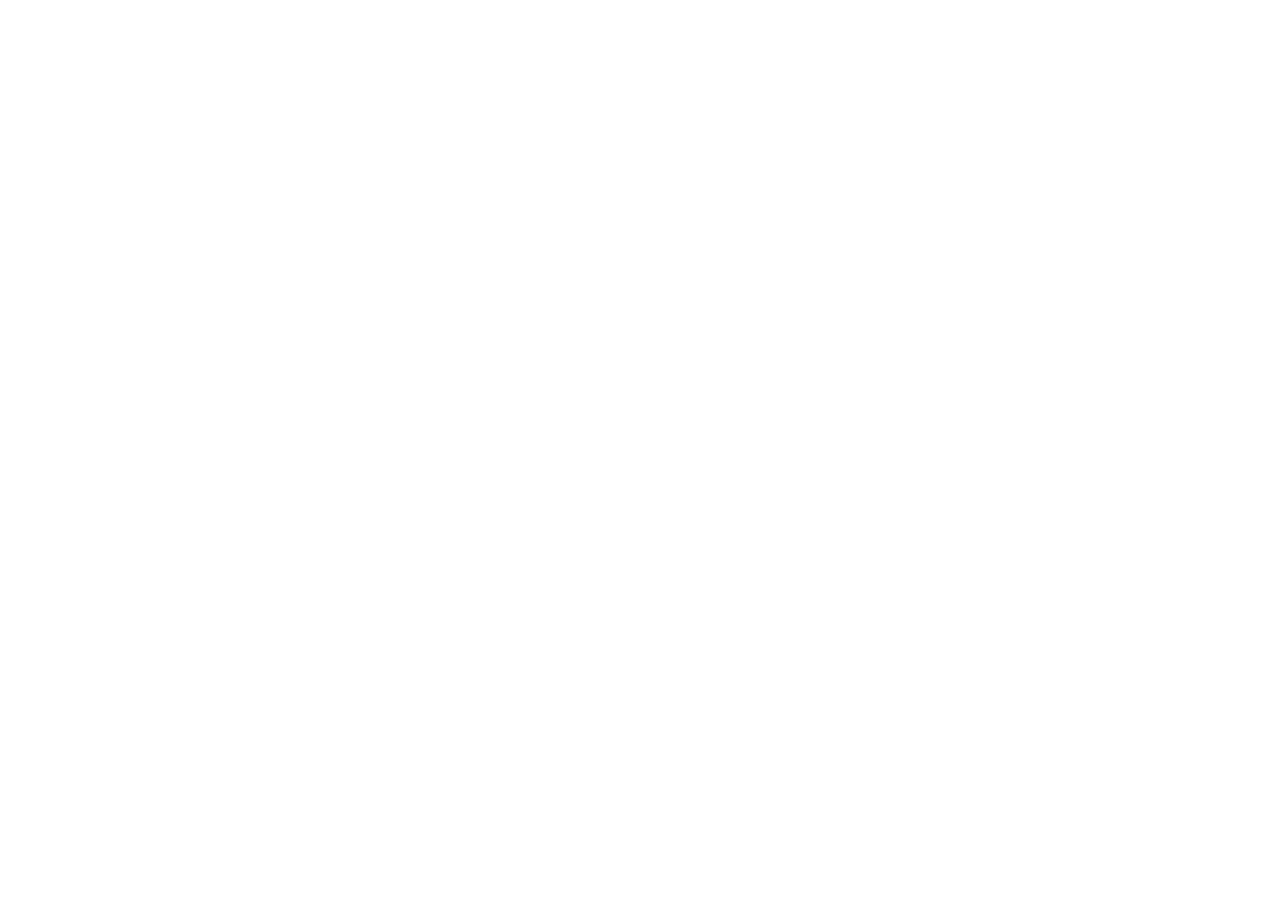
==== commit c421d3a0: "GORE Tumbes pasa a GORE al Día: redirección de sus páginas y fin de su control en este portal" ====
--- a/goretumbes/index.html
+++ b/goretumbes/index.html
@@ -1,459 +1,16 @@
-<!doctype html><html lang="es"><head><meta charset="utf-8"><meta name="viewport" content="width=device-width, initial-scale=1"><meta name="ctx-csv" content="[&quot;Ámbito: Gobierno Regional del Departamento de Tumbes, pliego 461&quot;, &quot;Corte: 17/11/2026&quot;, &quot;Fuente: Ministerio de Economía y Finanzas, Datos Abiertos (ejecución del gasto y Formato 12B)&quot;, &quot;Importes en soles&quot;]"><title>Presupuesto y saldos del GORE Tumbes al 17/11/2026</title><meta name="description" content="Saldos por ejecutar del Gobierno Regional del Departamento de Tumbes y sus unidades ejecutoras, Recursos Ordinarios, genérica 2.6 y proyección al cierre.">
-<link rel="preconnect" href="https://fonts.googleapis.com"><link rel="stylesheet" href="https://fonts.googleapis.com/css2?family=Source+Serif+4:wght@600;700&family=IBM+Plex+Sans:wght@400;600&family=IBM+Plex+Mono:wght@500;600&display=swap"><style>
-:root{--bg:#faf8f3;--card:#fff;--ink:#1d2433;--muted:#5f6878;--line:#e3dccd;--soft:#f5f1e8;--navy:#13294b;--gold:#d7a03a;--gold-soft:#f6e6c4;
---f-d:"Source Serif 4",Georgia,serif;--f-t:"IBM Plex Sans","Segoe UI",Arial,sans-serif;--f-m:"IBM Plex Mono",Consolas,monospace;color-scheme:light}
-*{box-sizing:border-box}html{scroll-behavior:smooth;scroll-padding-top:70px}
-body{margin:0;background:var(--bg);color:var(--ink);font:16px/1.6 var(--f-t);-webkit-text-size-adjust:100%}
-.wrap{max-width:1120px;margin:0 auto;padding:0 20px}
-header.cab{background:var(--navy);color:#f3efe6;padding:34px 0 26px;border-bottom:4px solid var(--gold)}
-.eyebrow{font:500 11.5px/1.4 var(--f-m);letter-spacing:.09em;text-transform:uppercase;color:var(--gold)}
-h1{font:700 clamp(26px,4vw,40px)/1.15 var(--f-d);margin:8px 0 10px}
-.sub{color:#cfd6e2;max-width:760px;margin:0;text-align:left}
-.meta{margin-top:14px;font:500 12.5px var(--f-m);color:#cfd6e2}
-nav.saltos{position:sticky;top:0;z-index:5;background:rgba(250,248,243,.96);backdrop-filter:blur(6px);border-bottom:1px solid var(--line)}
-nav.saltos .wrap{display:flex;gap:6px;overflow-x:auto;padding:10px 20px;scrollbar-width:none}
-nav.saltos a{flex:none;text-decoration:none;color:var(--navy);font:600 13.5px var(--f-t);padding:8px 12px;border-radius:999px;border:1px solid var(--line);background:#fff;min-height:40px;display:flex;align-items:center}
-nav.saltos a.prim{background:var(--navy);color:#fff;border-color:var(--navy)}
-section{padding:34px 0 8px}
-h2{font:700 clamp(22px,3vw,28px)/1.2 var(--f-d);color:var(--navy);margin:0 0 6px}
-h3{font:700 18px/1.3 var(--f-d);color:var(--navy);margin:26px 0 8px}
-p{margin:0 0 14px;text-align:justify}
-.kpis{display:grid;grid-template-columns:repeat(auto-fit,minmax(220px,1fr));gap:14px;margin:22px 0 10px}
-.k{background:var(--card);border:1px solid var(--line);border-top:4px solid var(--navy);border-radius:12px;padding:16px 18px}
-.k.oro{border-top-color:var(--gold)}
-.k .v{font:700 28px/1.1 var(--f-d);color:var(--navy)}
-.k .l{font-weight:600;margin-top:4px}
-.k small{display:block;color:var(--muted);font-size:13px;margin-top:4px;line-height:1.4}
-.tabla{background:#fff;border:1px solid var(--line);border-radius:12px;overflow-x:auto;margin:10px 0 6px}
-table{border-collapse:collapse;width:100%;font-size:14px}
-th{background:var(--navy);color:#fff;font:600 12.5px/1.3 var(--f-t);text-align:right;padding:10px 12px;position:sticky;top:0;white-space:nowrap}
-th:first-child,td:first-child{text-align:left}
-td{padding:9px 12px;border-bottom:1px solid var(--line);text-align:right;font-variant-numeric:tabular-nums;white-space:nowrap}
-td.txt,th.txt{white-space:normal;min-width:220px;text-align:left}
-tr.tot td{font-weight:700;background:var(--soft)}
-.nota{font-size:13px;color:var(--muted);margin:4px 0 18px}
-.graf{background:#fff;border:1px solid var(--line);border-radius:12px;padding:16px;margin:12px 0}
-.barra{display:grid;grid-template-columns:minmax(120px,240px) 1fr 92px;gap:10px;align-items:center;margin:7px 0;font-size:13.5px}
-.barra .b{height:16px;background:var(--soft);border-radius:4px;overflow:hidden}
-.barra .b i{display:block;height:100%;background:var(--navy)}
-.barra .b i.g{background:var(--gold)}
-.barra .n{text-align:right;font:600 13px var(--f-m)}
-ol.rec{padding-left:22px;max-width:900px}ol.rec li{margin-bottom:14px;text-align:justify}
-.descargas{display:flex;flex-wrap:wrap;gap:10px;margin:14px 0}
-.btn{display:inline-flex;align-items:center;gap:8px;min-height:44px;padding:10px 16px;border-radius:10px;background:var(--navy);color:#fff;text-decoration:none;font-weight:600}
-.btn.sec{background:#fff;color:var(--navy);border:1px solid var(--line)}
-.tabs{display:flex;flex-wrap:wrap;gap:6px;margin:16px 0}
-.tabs button{font:600 13.5px var(--f-t);border:1px solid var(--line);background:#fff;color:var(--navy);border-radius:999px;padding:9px 14px;min-height:42px;cursor:pointer}
-.tabs button[aria-selected=true]{background:var(--navy);color:#fff;border-color:var(--navy)}
-.buscar{display:flex;gap:10px;align-items:center;flex-wrap:wrap;margin:8px 0}
-.buscar input{flex:1;min-width:220px;font:15px var(--f-t);padding:11px 14px;border:1px solid var(--line);border-radius:10px;background:#fff}
-.buscar span{font:500 13px var(--f-m);color:var(--muted)}
-th.ord{cursor:pointer}th.ord::after{content:" ↕";opacity:.5}th.asc::after{content:" ↑";opacity:1}th.desc::after{content:" ↓";opacity:1}
-.anexo-desc{color:var(--muted);font-size:14px;margin:0 0 8px}
-.res-cab{display:flex;justify-content:space-between;align-items:flex-start;gap:14px;flex-wrap:wrap;margin-bottom:16px}
-.res-cab .sub2{color:var(--muted);margin:2px 0 0}
-.corte{text-align:right}.corte b{display:inline-flex;align-items:center;gap:8px;border:1px solid var(--line);background:#fff;border-radius:10px;padding:8px 14px;font:600 15px var(--f-t);color:var(--navy)}
-.corte small{display:block;color:var(--muted);font-size:12.5px;margin-top:6px}
-.hero{background:linear-gradient(135deg,#0f2240,#13294b 60%,#183560);color:#fff;border-radius:16px;padding:24px 26px;display:grid;grid-template-columns:1fr auto;gap:26px;align-items:center}
-.hero .tres{display:grid;grid-template-columns:repeat(3,1fr)}
-.hero .tres>div{padding:0 22px;border-left:1px solid rgba(255,255,255,.18)}.hero .tres>div:first-child{padding-left:0;border-left:0}
-.hero .et{font:700 12.5px/1.3 var(--f-t);letter-spacing:.05em;text-transform:uppercase;color:#dbe3ef}
-.hero .num{font:700 clamp(26px,3.4vw,38px)/1.15 var(--f-t);margin:8px 0 4px;white-space:nowrap}
-.hero .ds{font-size:13.5px;color:#cfd8e6}
-.hero .barra2{display:flex;height:20px;border-radius:999px;overflow:hidden;background:#3b4f72;margin:20px 0 10px;font:600 12px/20px var(--f-t)}
-.hero .barra2 i{display:block;background:#19c39c;color:#0d2b3e;text-align:center;font-style:normal}.hero .barra2 span{flex:1;text-align:center;color:#e8eef7}
-.hero .pie2{font-size:13px;color:#cfd8e6}
-.anillo{width:150px;height:150px;position:relative}.anillo svg{transform:rotate(-90deg)}
-.anillo div{position:absolute;inset:0;display:flex;flex-direction:column;align-items:center;justify-content:center}
-.anillo b{font:700 27px/1 var(--f-t)}.anillo small{font-size:13px;color:#dbe3ef;margin-top:4px}
-.fuentes-cab{display:flex;justify-content:space-between;align-items:baseline;gap:10px;flex-wrap:wrap;margin:30px 0 12px}
-.fuentes-cab h3{margin:0;font:700 22px/1.2 var(--f-t)}
-.nota-legal{margin:6px 0 0;font-size:13px;color:var(--muted)}.nota-legal summary{cursor:pointer;font-weight:600;color:var(--navy)}.nota-legal p{margin:6px 0 0}.fuentes-cab span{color:var(--muted);font-size:13.5px}
-.fuentes{display:grid;grid-template-columns:repeat(auto-fit,minmax(196px,1fr));gap:14px}
-.fte{background:#fff;border:1px solid var(--line);border-radius:14px;padding:16px;display:flex;flex-direction:column}
-.fte.top{border:2px solid var(--navy);box-shadow:0 10px 26px -20px rgba(19,41,75,.6)}
-.fte.bajo{border:2px solid #e3a59e}
-.fte .badge.rojo{background:#fde3e0;color:#8c231a}
-.fte .badge+.badge{margin-left:6px}
-.fte .cierre{font-size:12.5px;line-height:1.35;color:var(--muted);margin-top:10px;padding-top:8px;border-top:1px dashed var(--line)}
-.fte .cierre.ro{color:#8c231a;font-weight:600}
-.fte .fc{display:flex;align-items:center;gap:8px;min-height:30px;flex-wrap:nowrap}.fte svg{flex:none;color:var(--c)}
-.fte .sg{font:700 13px var(--f-t);padding:3px 9px;border-radius:999px;background:color-mix(in srgb,var(--c) 16%,#fff);color:color-mix(in srgb,var(--c) 75%,#000)}
-.fte .badge{margin-left:auto;font:600 10.5px var(--f-t);padding:2px 7px;border-radius:999px;background:#e6ebf3;color:var(--navy);white-space:nowrap}
-.fte h4{font:700 15px/1.25 var(--f-t);color:var(--navy);margin:10px 0 0;white-space:nowrap;overflow:hidden;text-overflow:ellipsis}
-.fte .l2{font-size:13px;color:var(--muted);margin-top:8px}
-.fte .mo{font:700 26px/1.15 var(--f-t);color:var(--navy);margin:2px 0 12px;white-space:nowrap}
-.fte .fl{display:flex;justify-content:space-between;font-size:13.5px;padding:7px 0;border-top:1px solid var(--line)}
-.fte .fl b{font-weight:600}
-.fte .bar{height:9px;background:#e6e9f0;border-radius:999px;overflow:hidden;margin-top:6px}.fte .bar i{display:block;height:100%;background:var(--c);border-radius:999px}
-.idea{display:flex;align-items:center;gap:12px;background:#e3f4ef;border-radius:12px;padding:13px 16px;margin:16px 0 6px;font:600 15.5px var(--f-t);color:var(--navy)}
-.idea svg{flex:none;color:#1f6f68}
-@media(max-width:820px){.hero{grid-template-columns:1fr;padding:20px}.hero .tres{grid-template-columns:1fr;gap:14px}.hero .tres>div{padding:0;border-left:0}.anillo{display:none}.corte{text-align:left}.fte h4{white-space:normal}}
-footer{margin-top:40px;border-top:1px solid var(--line);padding:22px 0 40px;color:var(--muted);font-size:13px}
-
-/* —— capa premium: escala tipográfica modular (1.25), ritmo vertical de 8 px y detalles editoriales —— */
-:root{--s-1:.8rem;--s0:1rem;--s1:1.25rem;--s2:1.563rem;--s3:1.953rem;--s4:2.441rem;--s5:3.052rem}
-body{font-size:var(--s0);line-height:1.65;letter-spacing:.005em}
-header.cab{padding:56px 0 40px;background:linear-gradient(135deg,#13294b 0%,#1b3766 60%,#13294b 100%)}
-header.cab h1{font-size:clamp(var(--s3),5vw,var(--s5));letter-spacing:-.015em;line-height:1.08;max-width:22ch}
-.eyebrow{font-size:var(--s-1);letter-spacing:.14em}
-h2{font-size:clamp(var(--s2),3.4vw,var(--s3));letter-spacing:-.01em;padding-top:8px;border-top:1px solid var(--line);margin-top:8px}
-h2::before{content:"";display:block;width:44px;height:3px;background:var(--gold);margin:0 0 14px}
-h3{font-size:var(--s1)}
-section{padding:48px 0 8px}
-.k{padding:20px 22px;box-shadow:0 1px 0 rgba(19,41,75,.04),0 8px 24px -18px rgba(19,41,75,.35)}
-.k .v{font-size:clamp(var(--s3),3.6vw,2.3rem);letter-spacing:-.02em;font-variant-numeric:lining-nums tabular-nums}
-.k .l{font-size:var(--s0)}
-p{hyphens:auto;-webkit-hyphens:auto}
-.tabla{box-shadow:0 8px 24px -20px rgba(19,41,75,.4)}
-th{letter-spacing:.02em}
-tbody tr:nth-child(even) td{background:#fcfbf7}
-tbody tr:hover td{background:var(--gold-soft)}
-.nota{font-size:var(--s-1)}
-.graf{padding:20px 22px}
-/* policromía por bloque temático */
-.t-ro{--tono:#a86a12;--tinte:#fbf3e4}.t-ro26{--tono:#1f6f68;--tinte:#e8f3f1}.t-g26{--tono:#4b3b8f;--tinte:#efecf8}.t-dec{--tono:#9e2a2b;--tinte:#f9ecec}
-.t-ro,.t-ro26,.t-g26{--tono:#13294b;--tinte:#f5f1e8}
-section[class^="t-"] h2{color:var(--navy)}section[class^="t-"] h2::before{background:var(--turq)}
-:root{--f-d:"IBM Plex Sans","Segoe UI",Arial,sans-serif}
-h2::before{background:var(--turq)}
-header.cab{border-bottom-color:var(--turq)}
-/* —— vistas: paneles, gráficos y tablas consultables —— */
-:root{--turq:#19c39c;--turq-d:#0f8f72;--turq-s:#e3f4ef;--alto:#c0392b;--medio:#d99a06;--bajo:#1f8f6a}
-.vista{margin:6px 0 26px}
-.vcab{display:flex;justify-content:space-between;align-items:flex-start;gap:12px;flex-wrap:wrap;margin-bottom:14px}
-.vcab .sub2{color:var(--muted);margin:2px 0 0}
-.hero4{background:linear-gradient(135deg,#0f2240,#13294b 60%,#183560);color:#fff;border-radius:16px;padding:22px 24px;display:grid;grid-template-columns:repeat(auto-fit,minmax(200px,1fr));gap:0;align-items:center}
-.hero4>div{padding:4px 20px;border-left:1px solid rgba(255,255,255,.18);min-width:0}.hero4>div:first-child{border-left:0;padding-left:4px}
-.hero4 .et{font:700 12.5px/1.3 var(--f-t);letter-spacing:.05em;text-transform:uppercase;color:#dbe3ef}
-.hero4 .num{font:700 clamp(24px,3vw,34px)/1.15 var(--f-t);margin:8px 0 4px;white-space:nowrap;font-variant-numeric:tabular-nums}
-.hero4 .ds{font-size:13.5px;color:#cfd8e6}
-.hero4 .anillo2{display:flex;justify-content:center}
-.chip{display:inline-flex;align-items:center;gap:6px;font:600 12.5px var(--f-t);padding:3px 10px;border-radius:999px;background:#d8f5ec;color:#0b5e4a;margin-top:6px}
-.chip.sube{background:#fde3e0;color:#8c231a}
-.rejilla{display:grid;grid-template-columns:repeat(auto-fit,minmax(min(440px,100%),1fr));gap:16px;margin-top:16px}
-.panel2{background:#fff;border:1px solid var(--line);border-radius:14px;padding:18px 20px;box-shadow:0 8px 24px -22px rgba(19,41,75,.45);min-width:0}
-.panel2 h3{margin:0;font:700 19px/1.25 var(--f-t);color:var(--navy)}
-.panel2 .ps{color:var(--muted);font-size:13.5px;margin:3px 0 14px}
-.hb{display:grid;grid-template-columns:minmax(90px,max-content) 1fr;column-gap:12px;row-gap:6px;align-items:center;font-size:13.5px}
-.hb .lb{text-align:right;color:var(--ink);white-space:nowrap;overflow:hidden;text-overflow:ellipsis;max-width:170px}
-.hb .tr{position:relative;height:22px;background-image:var(--grid);background-size:var(--paso) 100%;background-repeat:repeat-x}
-.hb .tr.dob{height:34px}
-.hb .tr i{position:absolute;left:0;height:14px;top:4px;border-radius:0 3px 3px 0;background:var(--c,#13294b)}
-.hb .tr.dob i{height:12px;top:3px}.hb .tr.dob i+i{top:18px}
-.hb .tr b{position:absolute;top:2px;font:600 12.5px var(--f-t);white-space:nowrap;color:var(--navy);padding-left:6px}
-.hb .tr.dob b{top:0}.hb .tr.dob b+b{top:15px}
-.hb .ej{grid-column:2;position:relative;height:18px;border-top:1px solid #c9cfda;font:12px var(--f-t);color:var(--muted)}
-.hb .ej span{position:absolute;top:3px;transform:translateX(-50%);white-space:nowrap}
-.hb .ej span:first-child{transform:none}
-.hb .et2{grid-column:2;text-align:center;font-size:12.5px;color:var(--muted)}
-.ley2{display:flex;gap:16px;flex-wrap:wrap;font-size:13px;color:var(--ink);margin-top:10px}
-.ley2 span::before{content:"";display:inline-block;width:12px;height:12px;border-radius:3px;background:var(--c);margin-right:6px;vertical-align:-1px}
-.aviso{display:flex;align-items:center;gap:12px;border-radius:12px;padding:12px 16px;margin:14px 0 4px;font:600 15px var(--f-t);color:var(--navy);background:var(--turq-s)}
-.aviso svg{flex:none}.aviso.info svg{color:var(--turq-d)}
-.aviso.ambar{background:#fbeccc}.aviso.ambar svg{color:#a86a12}
-.aviso small{font-weight:400;color:var(--ink);font-size:13.5px}
-.etapas{display:flex;height:30px;border-radius:8px;overflow:hidden;font:700 13px/30px var(--f-t);color:#fff;text-align:center;margin-top:6px}
-.etapas i{display:block;font-style:normal;min-width:2px}
-.ejeP{display:flex;justify-content:space-between;font-size:12px;color:var(--muted);margin:4px 0 14px}
-.trio{display:grid;grid-template-columns:repeat(auto-fit,minmax(150px,1fr));gap:10px}
-.trio>div{border-radius:12px;padding:12px 14px;background:color-mix(in srgb,var(--c) 12%,#fff)}
-.trio .t1{font:600 13px/1.3 var(--f-t);color:var(--navy);display:flex;gap:8px;align-items:center}
-.trio .t1 svg{color:var(--c);flex:none}
-.trio b{display:block;font:700 22px/1.2 var(--f-t);color:var(--navy);margin:8px 0 2px;white-space:nowrap}
-.trio small{color:var(--muted);font-size:12.5px}
-.dos2{display:grid;grid-template-columns:repeat(auto-fit,minmax(170px,1fr));gap:12px}
-.esc{border:1px solid var(--line);border-radius:12px;padding:14px 16px;background:#fff}
-.esc.p{border:2px solid var(--turq);background:#f2fbf8}
-.esc .tg{display:inline-block;font:700 13px var(--f-t);padding:3px 11px;border-radius:999px;background:#d8f5ec;color:#0b5e4a}
-.esc.h .tg{background:#e3ecfb;color:#1e4f9c}
-.esc b{display:block;font:700 26px/1.2 var(--f-t);color:var(--navy);margin:10px 0 2px;white-space:nowrap}
-.esc small{color:var(--muted);font-size:12.5px;display:block;line-height:1.4}
-.ttab{width:100%;border-collapse:collapse;font-size:13.5px}
-.ttab th{background:#eef1f6;color:var(--navy);font:600 12.5px/1.3 var(--f-t);padding:9px 10px;text-align:right;position:static;white-space:nowrap}
-.ttab th:first-child,.ttab td:first-child,.ttab th.tx{text-align:left}
-.ttab td{padding:8px 10px;border-bottom:1px solid var(--line);text-align:right;white-space:nowrap;font-variant-numeric:tabular-nums}
-.ttab td.tx{text-align:left;white-space:normal;min-width:160px}
-.ttab th.ord{cursor:pointer}
-.mb{display:inline-block;width:110px;height:8px;background:#e6e9f0;border-radius:999px;overflow:hidden;vertical-align:middle;margin-left:8px}
-.mb i{display:block;height:100%;background:var(--turq-d);border-radius:999px}
-.ctrl{display:flex;gap:10px;flex-wrap:wrap;align-items:center;margin:0 0 10px}
-.ctrl input,.ctrl select{font:14.5px var(--f-t);padding:9px 12px;border:1px solid var(--line);border-radius:10px;background:#fff;min-height:42px}
-.ctrl input{flex:1;min-width:200px}
-.ctrl .btn2{font:600 14px var(--f-t);padding:9px 14px;border-radius:10px;border:1px solid var(--turq-d);background:#fff;color:var(--turq-d);cursor:pointer;min-height:42px;display:inline-flex;align-items:center;gap:6px;text-decoration:none}
-.ctrl .btn2.lleno{background:var(--turq-d);color:#fff}
-.ctrl span.c{font:500 13px var(--f-m);color:var(--muted)}
-.scroll{overflow:auto;max-height:520px;border:1px solid var(--line);border-radius:12px}
-.tag{display:inline-block;font:600 11.5px var(--f-t);padding:2px 9px;border-radius:999px;background:#eef1f6;color:var(--navy);white-space:nowrap}
-.tag.inv{background:#d8f5ec;color:#0b5e4a}
-.prog{display:grid;grid-template-columns:repeat(3,1fr);gap:10px;margin-bottom:12px}
-.prog>div{border-radius:12px;padding:12px;border:1px solid var(--line);display:flex;gap:10px;align-items:center;background:color-mix(in srgb,var(--c) 9%,#fff)}
-.prog svg{color:var(--c);flex:none}.prog b{display:block;font:700 24px/1 var(--f-t);color:var(--navy)}.prog small{font-size:12.5px;color:var(--ink);line-height:1.3;display:block}
-.fila2{display:flex;justify-content:space-between;align-items:center;gap:12px;border:1px solid var(--line);border-radius:10px;padding:10px 14px;margin-top:8px;font-size:14.5px}
-.fila2 b{font:700 20px var(--f-t);color:var(--navy);white-space:nowrap}
-.sec-nota{font-size:13px;color:var(--muted);margin:8px 0 0}
-section .panel2 .ttab th,.visor2 .ttab th{background:#eef1f6;color:var(--navy)}
-.panel2 .ttab tbody tr:nth-child(even) td,.visor2 .ttab tbody tr:nth-child(even) td{background:#fbfbfd}
-nav.saltos a.act{background:var(--turq-s);border-color:var(--turq);color:#0b5e4a}
-@media(max-width:820px){.hero4{grid-template-columns:1fr 1fr;padding:18px}.hero4>div{padding:10px 8px;border-left:0}.hero4 .anillo2{display:none}
- .prog{grid-template-columns:1fr}.hb .lb{max-width:130px}.mb{width:60px}}
-@media(max-width:480px){.hero4{grid-template-columns:1fr}}
-@media(max-width:640px){.hb .ej span:nth-child(even){display:none}.hb{padding-right:58px}}
-
-details.amplio{margin:18px 0 0;border:1px solid var(--line);border-radius:12px;background:#fff;padding:0 18px}
-details.amplio>summary{cursor:pointer;font:600 15px var(--f-t);color:var(--turq-d);padding:14px 0;min-height:44px}
-details.amplio[open]>summary{border-bottom:1px solid var(--line);margin-bottom:12px}
-details.amplio .tabla{margin-bottom:6px}
-.glos{margin-top:10px;font-size:13.5px}.glos summary{cursor:pointer;color:#bfe9dc;font-weight:600;min-height:32px;display:inline-flex;align-items:center}
-.glos dl{display:grid;grid-template-columns:max-content 1fr;gap:4px 12px;margin:8px 0 0;background:rgba(255,255,255,.08);border-radius:10px;padding:10px 14px;color:#e8eef7}
-.glos dt{font-weight:700}.glos dd{margin:0}
-header.cab{padding:28px 0 22px !important}header.cab h1{font-size:clamp(26px,4vw,38px) !important;max-width:none !important}
-.fte .fc{flex-wrap:nowrap;gap:6px}
-.cifras{display:flex;flex-wrap:wrap;gap:8px 28px;align-items:baseline;background:#f3f5f9;border:1px solid var(--line);border-radius:12px;padding:12px 18px;margin:4px 0 16px}
-.cifras div{display:flex;gap:8px;align-items:baseline}.cifras span{font-size:13px;color:var(--muted)}.cifras b{font:700 18px var(--f-t);color:var(--navy);white-space:nowrap}
-.linea{font-size:15px;line-height:1.5;margin:4px 0 16px}.linea b{white-space:nowrap}
-#t-met td:nth-child(2){min-width:240px;max-width:380px}#t-met .mt{overflow:hidden;display:-webkit-box;-webkit-line-clamp:2;-webkit-box-orient:vertical}
-#t-met th{white-space:nowrap}
-.fte .cmp{font-size:12.5px;color:var(--ink);margin-top:6px}
-/* —— Resumen: panel principal y franja de cierre fiscal —— */
-header.cab{padding:20px 0 16px !important}header.cab h1{font-size:clamp(24px,3vw,34px) !important;margin:4px 0 6px !important}
-header.cab .sub{font-size:14.5px;margin:0 0 6px}
-#resumen{padding-top:18px !important}#resumen .res-cab{margin-bottom:12px;align-items:center}#resumen .res-cab h2{border-top:0;padding-top:0;margin:0}#resumen .res-cab h2::before{display:none}#resumen .res-cab .sub2,#resumen .res-cab .corte small{display:none}
-#resumen .fuentes-cab{margin:20px 0 12px}
-.franja{display:grid;grid-template-columns:minmax(0,1fr) auto;gap:16px 26px;align-items:center;background:linear-gradient(135deg,#0f2240,#13294b 60%,#183560);color:#fff;border-radius:16px;padding:18px 24px;box-shadow:0 6px 18px rgba(19,41,75,.18)}
-.franja .nums{display:grid;grid-template-columns:repeat(3,minmax(0,1fr))}
-.franja .nums>div{padding:0 20px;border-left:1px solid rgba(255,255,255,.18);min-width:0}.franja .nums>div:first-child{padding-left:0;border-left:0}
-.franja small{display:block;font:700 12px var(--f-t);letter-spacing:.05em;text-transform:uppercase;color:#dbe3ef}
-.franja b{display:block;font:700 clamp(23px,2.5vw,32px)/1.15 var(--f-t);color:#fff;white-space:nowrap;margin-top:5px}
-.franja .sb{display:block;font-size:13px;color:#cfd8e6;margin-top:2px}
-.franja .barra2{display:flex;height:18px;border-radius:999px;overflow:hidden;background:#3b4f72;margin:14px 0 6px;font:600 11.5px/18px var(--f-t)}
-.franja .barra2 i{display:block;background:#19c39c;color:#0d2b3e;text-align:center;font-style:normal}.franja .barra2 span{flex:1;text-align:center;color:#e8eef7}
-.franja .pie2{font-size:12.5px;color:#cfd8e6}
-.anillo-s{position:relative;width:112px;height:112px}.anillo-s svg{display:block}
-.anillo-s div{position:absolute;inset:0;display:flex;flex-direction:column;align-items:center;justify-content:center}
-.anillo-s b{font:700 20px/1 var(--f-t);color:#fff;margin:0}.anillo-s small{font-size:11px;letter-spacing:.04em;margin-top:3px;text-transform:none;font-weight:600}
-.cierre{display:grid;grid-template-columns:auto minmax(0,1.15fr) minmax(0,1fr) minmax(0,1.3fr) auto;background:linear-gradient(135deg,#15305a,#1b3a6b);color:#fff;border-radius:0 0 16px 16px;border-top:1px solid rgba(255,255,255,.14);box-shadow:0 6px 18px rgba(19,41,75,.18)}
-.cierre[hidden]{display:none}
-.franja:has(+ .cierre:not([hidden])){border-radius:16px 16px 0 0;box-shadow:none}
-.cierre>div{display:flex;flex-direction:column;justify-content:center;min-width:0;padding:12px 18px;border-left:1px solid rgba(255,255,255,.12)}
-.cierre>.c-plazo{flex-direction:row;align-items:center;justify-content:flex-start;gap:12px;border-left:0;padding-left:24px}
-.cierre>.c-btn{padding-right:24px}
-.cierre small{display:block;font-size:12.5px;color:#cfd8e6;line-height:1.3}.cierre .vd{display:flex;align-items:center;gap:8px;flex-wrap:wrap}
-.cierre b{font:700 18px/1.25 var(--f-t);color:#fff;white-space:nowrap}
-.cierre .tt{display:block;font:700 14.5px/1.25 var(--f-t);color:#fff;white-space:nowrap}
-.cierre .dif{font:700 14px var(--f-t);padding:2px 10px;border-radius:999px;white-space:nowrap}
-.cierre .dif.v{background:rgba(25,195,156,.2);color:#6ee7c8}.cierre .dif.a{background:rgba(246,199,107,.2);color:#f6c76b}
-.cierre a.ir{display:block;text-align:center;background:var(--turq);color:#0d2b3e;font:700 13.5px var(--f-t);text-decoration:none;border-radius:9px;padding:10px 14px;white-space:nowrap}
-.cierre a.ir:hover{background:#3fd6b2}
-.reloj{position:relative;flex:none;width:56px;height:56px}.reloj svg{display:block}
-.reloj .gira{transform-origin:28px 28px;animation:gira 12s linear infinite}@keyframes gira{to{transform:rotate(360deg)}}
-.reloj .cen{position:absolute;inset:0;display:flex;align-items:center;justify-content:center;font:800 19px/1 var(--f-t);color:#fff}
-@media(prefers-reduced-motion:reduce){.reloj .gira{animation:none}}
-@media(max-width:1099px){.cierre{grid-template-columns:repeat(3,minmax(0,1fr))}
- .cierre>.c-plazo{order:1}.cierre>.c-ro{order:2}.cierre>.c-btn{order:3;padding-right:24px}.cierre>.c-req{order:4;border-left:0;padding-left:24px}.cierre>.c-ult{order:5;grid-column:span 2;padding-right:24px}
- .cierre>.c-req,.cierre>.c-ult{border-top:1px solid rgba(255,255,255,.12)}}
-@media(max-width:640px){header.cab{padding:14px 0 12px !important}header.cab h1{font-size:23px !important}header.cab .sub{display:none}header.cab .eyebrow{font-size:10.5px !important}
- #resumen{padding-top:14px !important}
- .franja{padding:16px;gap:12px 14px}.franja .nums{grid-template-columns:1fr;gap:10px}.franja .nums>div{padding:0;border-left:0}.franja b{font-size:21px;margin-top:2px}.franja .izq{display:contents}.franja .nums{grid-column:1;grid-row:1}.anillo-s{grid-column:2;grid-row:1;width:96px;height:96px;align-self:start}.anillo-s svg{width:96px;height:96px}.anillo-s b{font-size:17px}.franja .barra2{grid-column:1/-1;margin:2px 0 0}.franja .pie2{grid-column:1/-1;margin-top:-6px}
- .cierre{grid-template-columns:repeat(2,minmax(0,1fr))}.cierre>div{padding:10px 16px !important;border-left:0;border-top:1px solid rgba(255,255,255,.12)}
- .cierre>.c-plazo{grid-column:1/-1;border-top:0;order:1}.cierre>.c-ro{grid-column:1/-1;order:2}.cierre>.c-req{order:3}.cierre>.c-ult{order:4;border-left:1px solid rgba(255,255,255,.12)}
- .cierre>.c-btn{order:5;grid-column:1/-1}.cierre>.c-ult{grid-column:auto;padding-right:16px}.cierre b{font-size:17px}
- #resumen .res-cab{gap:8px;margin-bottom:10px}#resumen .res-cab .sub2{display:none}#resumen .res-cab h2{margin-bottom:0}}
-.ue-saldo{margin-top:28px;background:#fff;border:1px solid var(--line);border-radius:16px;padding:18px 18px 14px;box-shadow:0 1px 2px rgba(19,41,75,.05)}
-.ue-saldo .cab-ue{display:flex;flex-wrap:wrap;align-items:baseline;justify-content:space-between;gap:4px 12px;border-bottom:3px solid var(--turq);padding-bottom:10px;margin-bottom:10px}
-.ue-saldo h3{margin:0;font:700 20px/1.25 var(--f-t);color:var(--navy)}.ue-saldo .monto{font:700 24px var(--f-t);color:var(--navy);white-space:nowrap}
-.ue-saldo .sub3{color:var(--muted);font-size:13px;margin:0 0 10px}
-.ue-tabla{overflow-x:auto;border-radius:10px;-webkit-overflow-scrolling:touch}
-.ue-tabla table{border-collapse:separate;border-spacing:0;width:100%;min-width:620px;font:400 13px var(--f-t);font-variant-numeric:tabular-nums}
-.ue-tabla th,.ue-tabla td{padding:7px 10px;border-bottom:1px solid #eee8dc;text-align:right;white-space:nowrap;color:var(--ink)}
-.ue-tabla thead th{background:var(--navy);color:#fff;font-size:12px;font-weight:600;border:0}
-.ue-tabla thead th:first-child{border-top-left-radius:10px}.ue-tabla thead th:last-child{border-top-right-radius:10px}
-.ue-tabla th[scope=row],.ue-tabla thead th:first-child{text-align:left;position:sticky;left:0;z-index:1;max-width:180px;overflow:hidden;text-overflow:ellipsis}
-.ue-tabla th[scope=row]{background:#fff;font-weight:600;box-shadow:1px 0 0 #eee8dc}
-.ue-tabla thead th:first-child{background:var(--navy)}
-.ue-tabla tbody tr:hover th,.ue-tabla tbody tr:hover td.tt{background:var(--soft)}
-.ue-tabla td.tt{font-weight:700;color:var(--navy);min-width:96px}
-.ue-tabla .mini{display:flex;height:5px;border-radius:3px;overflow:hidden;margin:4px 0 0 auto;min-width:4px}.ue-tabla .mini i{display:block;height:100%}
-.ue-tabla .chip,.ue-conc .chip{display:inline-block;padding:1px 8px;border-radius:999px;font:700 11px var(--f-t);background:#fff;color:var(--c);box-shadow:inset 0 0 0 1.5px var(--c)}
-.ue-tabla tr.otras th,.ue-tabla tr.otras td{color:var(--muted);font-style:italic;background:#fcfbf8}
-.ue-tabla tr.total th,.ue-tabla tr.total td{font-weight:700;background:var(--soft);border-top:2px solid var(--navy);border-bottom:0;color:var(--navy)}
-.ue-tabla .cero{color:#c3c8d0}
-.ue-conc{list-style:none;margin:12px 0 0;padding:0;display:grid;grid-template-columns:repeat(auto-fit,minmax(min(320px,100%),1fr));gap:6px 16px;font-size:13.5px}
-.ue-conc li{padding:7px 10px;border-left:3px solid var(--c);background:var(--soft);border-radius:0 8px 8px 0}
-.ue-pie{margin:10px 0 0;font-size:13px;color:var(--muted)}.ue-pie a{color:var(--navy);font-weight:600}
-.ir-control{display:flex;align-items:center;justify-content:space-between;gap:12px;flex-wrap:wrap;background:var(--navy);color:#fff;border-radius:12px;padding:14px 18px;margin-top:16px}
-.ir-control a{background:var(--turq);color:#0d2b3e;font-weight:700;text-decoration:none;border-radius:10px;padding:10px 16px;min-height:44px;display:inline-flex;align-items:center}
-:focus-visible{outline:3px solid #0f8f72;outline-offset:2px}
-@media(max-width:640px){.hb .ej span:nth-child(even){display:none}.hb{padding-right:58px !important}
- .panel2>.ttab,.panel2>div>.ttab{display:block;overflow-x:auto;max-width:100%}.ctrl select,.ctrl input{max-width:100%;min-width:0;width:100%;flex:1 1 100%}}
-
-section[class^="t-"] th{background:var(--tono)}section[class^="t-"] tbody tr:nth-child(even) td{background:var(--tinte)}
-section[class^="t-"] h3{color:var(--tono)}
-.k{border-top-color:var(--navy)!important}.k .v{color:var(--navy)!important}.k.oro{border-top-color:#d99a06!important}
-.par{display:grid;grid-template-columns:minmax(0,1fr) 270px;gap:32px;align-items:start;margin:18px 0 10px}
-.par > div > p:last-child{margin-bottom:0}
-.dato{position:sticky;top:76px;background:var(--card);border:1px solid var(--line);border-left:5px solid var(--tono,var(--navy));border-radius:12px;padding:18px 20px;box-shadow:0 8px 24px -20px rgba(19,41,75,.45)}
-.dato .e{font:500 11px/1.3 var(--f-m);letter-spacing:.1em;text-transform:uppercase;color:var(--muted)}
-.dato .v{font:700 2rem/1.1 var(--f-d);color:var(--tono,var(--navy));margin:6px 0 2px;letter-spacing:-.02em;font-variant-numeric:lining-nums tabular-nums}
-.dato .l{font-weight:600;font-size:14px;line-height:1.35}
-.dato ul{list-style:none;margin:12px 0 0;padding:12px 0 0;border-top:1px solid var(--line);font-size:13.5px;line-height:1.4}
-.dato li{display:flex;justify-content:space-between;gap:10px;margin:0 0 7px}.dato li b{font:600 13px var(--f-m);white-space:nowrap;color:var(--ink)}
-.dato.ro{--tono:#a86a12}.dato.r26{--tono:#1f6f68}.dato.g26{--tono:#4b3b8f}
-@media (max-width:900px){.par{grid-template-columns:1fr;gap:14px}.dato{position:static}}
-@media (max-width:640px){body{font-size:15.5px}p{text-align:left}.barra{grid-template-columns:1fr 70px}.barra .lbl{grid-column:1/-1}td.txt{min-width:170px}}
-.indice{padding:40px 0 8px}
-.grupo{margin:22px 0 0}.grupo h3{display:flex;align-items:center;gap:10px;margin:0 0 10px;font-size:var(--s1);color:var(--tono)}
-.grupo h3::before{content:"";width:12px;height:12px;border-radius:3px;background:var(--tono)}
-.lista{display:grid;grid-template-columns:repeat(auto-fill,minmax(310px,1fr));gap:12px}
-a.ax{display:grid;grid-template-columns:auto 1fr;gap:4px 14px;align-items:start;text-decoration:none;color:var(--ink);background:#fff;border:1px solid var(--line);border-left:4px solid var(--tono);border-radius:12px;padding:14px 16px;transition:box-shadow .15s,transform .15s}
-a.ax:hover{transform:translateY(-2px);box-shadow:0 10px 22px -16px rgba(19,41,75,.5)}
-a.ax[aria-current=true]{background:var(--tinte);box-shadow:0 0 0 2px var(--tono) inset}
-a.ax .n{grid-row:1/4;font:700 22px/1 var(--f-d);color:#fff;background:var(--tono);border-radius:10px;min-width:44px;height:44px;display:flex;align-items:center;justify-content:center}
-a.ax .t{font-weight:600;line-height:1.3;color:var(--navy)}
-a.ax .d{font-size:13.5px;color:var(--muted);line-height:1.4}
-a.ax .f{font:500 12px var(--f-m);color:var(--tono)}
-.g-gen{--tono:#13294b;--tinte:#eef2f8}.g-ro{--tono:#a86a12;--tinte:#fbf3e4}.g-r26{--tono:#1f6f68;--tinte:#e8f3f1}.g-g26{--tono:#4b3b8f;--tinte:#efecf8}.g-ctl{--tono:#7a6a3a;--tinte:#f6f1e3}.g-dec{--tono:#9e2a2b;--tinte:#f9ecec}
-#visor{scroll-margin-top:70px;margin-top:40px}#visor:empty{display:none}
-#visor h2{color:var(--tono)}#visor h2::before{background:var(--tono)}#visor th{background:var(--tono)}#visor tbody tr:nth-child(even) td{background:var(--tinte)}
-.pasos{display:flex;flex-wrap:wrap;justify-content:space-between;gap:10px;margin:18px 0 0}
-.pasos a{font-weight:600;color:var(--navy);text-decoration:none;border:1px solid var(--line);background:#fff;border-radius:999px;padding:9px 14px;min-height:42px;display:inline-flex;align-items:center}
-@media print{nav.saltos,.tabs,.buscar,.descargas{display:none}}
-
-/* —— capa financiera: cabecera, diagnóstico, ingresos, deuda y comparación —— */
-header.cab2w{background:linear-gradient(135deg,#13294b 0%,#1b3766 60%,#13294b 100%);color:#f3efe6;padding:26px 0 22px;border-bottom:4px solid var(--turq)}
-.cab2{display:grid;grid-template-columns:minmax(0,1fr) auto;gap:18px 32px;align-items:center}
-.cab2 .eyebrow{color:#9fe3cf}
-.cab2 h1{font:700 clamp(21px,2.6vw,30px)/1.25 var(--f-t)!important;margin:10px 0 12px;max-width:52ch;text-wrap:balance;letter-spacing:-.005em}
-.chips-cab{display:flex;flex-wrap:wrap;gap:8px;margin:2px 0 10px}
-.chips-cab .ch{display:inline-flex;align-items:baseline;gap:6px;font-size:13.5px;line-height:1.35;padding:6px 11px;border-radius:999px;background:rgba(255,255,255,.08);border:1px solid rgba(255,255,255,.22);color:#f3efe6}
-.chips-cab .ch i{font-style:normal;font-size:11px}.chips-cab .ch.fo i{color:#19c39c}.chips-cab .ch.de i{color:#ff9b8f}
-.chips-cab .ch.de.riesgo{border-color:#ff9b8f;background:rgba(255,120,105,.14)}.chips-cab .ch.de.alerta{border-color:#f0c36b;background:rgba(240,195,107,.12)}
-.chips-cab .ch small{color:#cfd6e2;font-size:12px}
-.prueba-cab{margin:0 0 8px;padding-left:18px;color:#d9e1ee;font-size:14.5px;line-height:1.45;max-width:72ch}.prueba-cab li{margin:2px 0}
-.meta-cab{margin:8px 0 0;font:500 12.5px var(--f-m);color:#cfd6e2}
-.desc-cab{display:grid;gap:10px;min-width:250px}
-.desc-cab a{display:flex;justify-content:space-between;align-items:center;gap:12px;padding:12px 16px;border-radius:10px;text-decoration:none;font:700 15px/1.2 var(--f-t)}
-.desc-cab a small{font:500 12px var(--f-t);opacity:.85}
-.desc-cab a.b-oro{background:#d7a03a;color:#1d2433}.desc-cab a.b-sec{background:rgba(255,255,255,.1);color:#fff;border:1px solid rgba(255,255,255,.35)}
-@media(max-width:860px){.cab2{grid-template-columns:1fr}.desc-cab{min-width:0}}
-@media(max-width:760px){.chips-cab .ch{display:block;border-radius:12px}.prueba-cab{font-size:13.5px}}
-.dims{display:grid;grid-template-columns:repeat(auto-fit,minmax(min(250px,100%),1fr));gap:14px;margin:14px 0 8px}
-.dim{background:#fff;border:1px solid var(--line);border-top:4px solid var(--c,#13294b);border-radius:12px;padding:14px 16px;display:flex;flex-direction:column;gap:4px}
-.dim.fortaleza{--c:#1f8f6a}.dim.media{--c:#7a8699}.dim.alerta{--c:#d99a06}.dim.riesgo{--c:#c0392b}.dim.info{--c:#4b5d7a}
-.dim .t{font:700 12px var(--f-t);letter-spacing:.05em;text-transform:uppercase;color:var(--muted)}
-.dim .v{font:700 24px/1.15 var(--f-t);color:var(--navy)}
-.dim .i{font-weight:600;font-size:14px;line-height:1.35}
-.dim .r{font-size:13px;color:var(--muted)}
-.dim .tag{align-self:flex-start;font:700 11.5px var(--f-t);padding:2px 9px;border-radius:999px;background:color-mix(in srgb,var(--c) 15%,#fff);color:color-mix(in srgb,var(--c) 80%,#000);margin-top:4px}
-.ttab tr.yo td{background:#e3f4ef!important;font-weight:700}
-.ttab td.tx2{text-align:left;white-space:nowrap}
-.glos-claro summary{color:var(--turq-d)!important}.glos-claro dl{background:#f3f5f9!important;color:var(--ink)!important}
-.dosc{display:grid;grid-template-columns:1fr;gap:16px;margin-top:16px}
-/* celular: cada fila de un cuadro corto se lee como una ficha (sin desplazar de lado) */
-@media(max-width:640px){
-.ttab.fichas thead{display:none}
-.ttab.fichas,.ttab.fichas tbody,.ttab.fichas tr,.ttab.fichas td{display:block;width:100%;box-sizing:border-box}
-.ttab.fichas tr{padding:10px 12px;border-bottom:1px solid var(--line)}
-.ttab.fichas td{display:flex;justify-content:space-between;align-items:baseline;gap:14px;padding:3px 0;border:0;white-space:nowrap;text-align:right;min-width:0;background:none!important}
-.ttab.fichas td::before{content:attr(data-label);color:var(--muted);text-align:left;font-weight:400;white-space:normal;flex:1}
-.ttab.fichas td:first-child{display:block;text-align:left;font-weight:700;padding-bottom:4px;white-space:normal}
-.ttab.fichas td:first-child::before{content:none}
-.ttab.fichas tr.tot{background:#f3efe6}
-}
-</style></head><body>
-<header class="cab2w"><div class="wrap cab2"><div class="cab-txt"><div class="eyebrow">Gobierno Regional de Tumbes · saldos y finanzas 2026 · plataforma independiente, no es un sitio oficial</div><h1>En 2023–2025 ejecutó en promedio 94.6&nbsp;% de su presupuesto, pero en 2026 su inversión avanza menos que en casi todos los gobiernos regionales (58.2&nbsp;% en la genérica 2.6, puesto 23 de 25).</h1><div class="chips-cab"><span class="ch fo"><i aria-hidden="true">▲</i>Fortaleza · Ejecución 2023–2025: <b>94.6&nbsp;% en promedio (93&nbsp;%, 97&nbsp;%, 94&nbsp;%)</b></span><span class="ch de alerta"><i aria-hidden="true">▼</i>Mayor debilidad · Inversión (genérica 2.6) 2026: <b>58.2&nbsp;% (puesto 23 de 25)</b> <small>(referencia: mediana regional: 73.0&nbsp;%)</small></span></div><p class="meta-cab">Presupuesto con datos al 17/11/2026 · publicado por el MEF el 18/11/2026 08:39 · cada sección indica su fecha</p></div><div class="desc-cab" aria-label="Informes para descargar"><a class="b-oro" href="descargas/Informe_ejecutivo_GORE_Tumbes_2026_al_20261117.pdf" download>Descargar informe ejecutivo<small>PDF · 1 hoja</small></a><a class="b-sec" href="descargas/Informe_detallado_GORE_Tumbes_2026_al_20261117.pdf" download>Informe detallado<small>PDF</small></a><a class="b-sec" href="descargas/Saldos_GORE_Tumbes_2026_al_20261117.xlsx" download>Excel verificable<small>todas las cifras con fórmulas</small></a></div></div></header>
-<nav class="saltos" aria-label="Secciones"><div class="wrap"><a href="#resumen">Resumen</a><a href="#finanzas">Finanzas</a><a href="#pares">Comparación</a><a href="#unidades">Unidades</a><a href="#ro">RO</a><a href="#ro26">RO–2.6</a><a href="#g26">Inversiones</a><a class="prim" href="anexos.html">Anexos</a><a class="prim" style="background:var(--turq-d);border-color:var(--turq-d)" href="ro/">Control diario</a></div></nav>
-<main>
-<section id="resumen"><div class="wrap"><div class="res-cab"><div><h2>Resumen ejecutivo</h2><p class="sub2">Presupuesto y saldos por fuente de financiamiento</p></div>
-<div class="corte"><b><svg width="18" height="18" viewBox="0 0 24 24" fill="none" stroke="currentColor" stroke-width="2" aria-hidden="true"><rect x="3" y="5" width="18" height="16" rx="2"/><path d="M3 10h18M8 3v4M16 3v4"/></svg>Corte: 17/11/2026</b><small>Importes en millones de soles (M)</small></div></div>
-<div class="franja" role="group" aria-label="Presupuesto del pliego, todas las fuentes"><div class="izq"><div class="nums"><div><small>PIM · todas las fuentes</small><b>S/ 813.9 M</b></div><div><small>Devengado</small><b>S/ 671.4 M</b></div><div><small>Saldo por devengar</small><b>S/ 142.5 M</b><span class="sb">17.5 % del PIM</span></div></div><div class="barra2" role="img" aria-label="Devengado 82.5 %, por devengar 17.5 %"><i style="width:82.5%">82.5 %</i><span>17.5 %</span></div><div class="pie2">9 unidades ejecutoras · Año fiscal 2026</div></div><div class="anillo-s"><svg width="112" height="112" viewBox="0 0 112 112" aria-hidden="true"><circle cx="56" cy="56" r="46" fill="none" stroke="#3b4f72" stroke-width="11"/><circle cx="56" cy="56" r="46" fill="none" stroke="#19c39c" stroke-width="11" stroke-linecap="round" transform="rotate(-90 56 56)" stroke-dasharray="238.4 289.0"/></svg><div><b>82.5 %</b><small>Ejecución</small></div></div></div>
-<div class="cierre" role="group" aria-label="Cierre fiscal 2026: Recursos Ordinarios" data-src="ro/datos.json" hidden>
-<div class="c-plazo plazo"><span class="reloj" aria-hidden="true"><svg width="56" height="56" viewBox="0 0 56 56">
-<defs><linearGradient id="estela" x1="0" y1="0" x2="1" y2="0"><stop offset="0" stop-color="#19c39c" stop-opacity="0"/><stop offset="1" stop-color="#19c39c" stop-opacity=".6"/></linearGradient></defs>
-<circle cx="28" cy="28" r="23" fill="none" stroke="rgba(255,255,255,.22)" stroke-width="4"/>
-<g class="gira"><path d="M 9.2 14.8 A 23 23 0 0 1 28 5" fill="none" stroke="url(#estela)" stroke-width="4" stroke-linecap="round"/><circle cx="28" cy="5" r="4.2" fill="#19c39c"/></g>
-</svg><span class="cen k-hab">—</span></span>
-<span><span class="tt">Cierre fiscal 2026 · 31/12</span><small class="k-desde">días hábiles desde el corte</small></span></div>
-<div class="c-ro"><small>Recursos Ordinarios por devengar<span class="k-al"></span></small><b class="k-sal">—</b><small>No pasa al 2027</small></div>
-<div class="c-req"><small>Requerido por semana</small><b class="k-nec">—</b></div>
-<div class="c-ult"><small class="k-base">Última semana</small><span class="vd"><b class="k-real">—</b><span class="dif k-dif" title="Diferencia frente al ritmo requerido"></span></span></div>
-<div class="c-btn"><a class="ir" href="ro/">Control diario →</a></div>
-</div>
-<script>(function(){var c=document.querySelector('.cierre');if(!c)return;function q(k){return c.querySelector(k)}
-function M(v){return 'S/ '+(v/1e6).toLocaleString('en-US',{minimumFractionDigits:1,maximumFractionDigits:1})+' M'}
-function F(iso){var p=iso.split('-');return p[2]+'/'+p[1]}
-fetch(c.dataset.src+'?'+Date.now()).then(function(r){return r.json()}).then(function(d){var w=d.semana,tt=d.total,pa=d.parametros||{};
-if(!w||!tt||w.dias_habiles==null)return;
-q('.k-hab').textContent=w.dias_habiles;var ref=d.corte;if(ref){q('.plazo').title='Días hábiles contados desde el día siguiente al corte del '+F(ref)+' hasta el 31/12';q('.k-desde').textContent='días hábiles después del '+F(ref);q('.k-al').textContent=' · al '+F(ref);c.title='Cifras del control diario de Recursos Ordinarios al '+F(ref)+' ('+(pa.fuente||'MEF')+'). El resto de esta página tiene su propia fecha de corte.'}
-q('.k-sal').textContent=M(tt.saldo);q('.k-nec').textContent=M(w.nec_sem);q('.k-real').textContent=M(w.real_sem);
-if(w.base)q('.k-base').textContent=w.base.charAt(0).toUpperCase()+w.base.slice(1);
-if(w.nec_sem>0){var p=(w.real_sem-w.nec_sem)/w.nec_sem*100,e=q('.k-dif');
-e.textContent=(p>=0?'+':'−')+Math.abs(p).toFixed(1)+' %';e.title=(p>=0?'Por encima':'Por debajo')+' del ritmo requerido';e.className='dif k-dif '+(p>=0?'v':'a')}
-c.hidden=false}).catch(function(){})})();</script><div class="fuentes-cab"><h3>Saldos por devengar por fuente de financiamiento: <b style="white-space:nowrap">S/ 142.5 M</b></h3><span>Saldo = PIM − devengado</span></div>
-<div class="fuentes"><article class="fte top" style="--c:#12a37f"><div class="fc"><span class="sg">RO</span><span class=badge>Mayor saldo</span></div><h4 title="Recursos Ordinarios">Rec. Ordinarios</h4><div class="l2">Saldo por devengar</div><div class="mo">S/ 73.8 M</div><div class="fl"><span>PIM</span><b>S/ 607.0 M</b></div><div class="fl" style="border-bottom:0"><span>Ejecución</span><b>87.8 %</b></div><div class="bar" aria-hidden="true"><i style="width:87.8%"></i></div><div class="cmp">+5.4 puntos porcentuales sobre el pliego</div></article><article class="fte" style="--c:#2f80ed"><div class="fc"><span class="sg">RDR</span></div><h4 title="Recursos Directamente Recaudados">Dir. Recaudados</h4><div class="l2">Saldo por devengar</div><div class="mo">S/ 5.0 M</div><div class="fl"><span>PIM</span><b>S/ 8.8 M</b></div><div class="fl" style="border-bottom:0"><span>Ejecución</span><b>42.6 %</b></div><div class="bar" aria-hidden="true"><i style="width:42.6%"></i></div><div class="cmp">−39.9 puntos porcentuales bajo el pliego</div></article><article class="fte" style="--c:#7c4dff"><div class="fc"><span class="sg">ROOC</span></div><h4 title="Recursos por Operaciones Oficiales de Crédito">Op. de Crédito</h4><div class="l2">Saldo por devengar</div><div class="mo">S/ 0.67 M</div><div class="fl"><span>PIM</span><b>S/ 9.2 M</b></div><div class="fl" style="border-bottom:0"><span>Ejecución</span><b>92.7 %</b></div><div class="bar" aria-hidden="true"><i style="width:92.7%"></i></div><div class="cmp">+10.2 puntos porcentuales sobre el pliego</div></article><article class="fte" style="--c:#d99a06"><div class="fc"><span class="sg">DyT</span></div><h4 title="Donaciones y Transferencias">Donac. y Transf.</h4><div class="l2">Saldo por devengar</div><div class="mo">S/ 5.7 M</div><div class="fl"><span>PIM</span><b>S/ 17.1 M</b></div><div class="fl" style="border-bottom:0"><span>Ejecución</span><b>66.9 %</b></div><div class="bar" aria-hidden="true"><i style="width:66.9%"></i></div><div class="cmp">−15.6 puntos porcentuales bajo el pliego</div></article><article class="fte bajo" style="--c:#4b5d7a"><div class="fc"><span class="sg">RD</span><span class="badge rojo">Menor ejecución</span></div><h4 title="Recursos Determinados">Rec. Determinados</h4><div class="l2">Saldo por devengar</div><div class="mo">S/ 57.4 M</div><div class="fl"><span>PIM</span><b>S/ 171.8 M</b></div><div class="fl" style="border-bottom:0"><span>Ejecución</span><b>66.6 %</b></div><div class="bar" aria-hidden="true"><i style="width:66.6%"></i></div><div class="cmp">−15.9 puntos porcentuales bajo el pliego</div></article></div>
-<p class="nota" style="margin:8px 0 0">% Ejecución = Devengado / PIM, acumulado del año. Debajo de cada fuente: diferencia en puntos porcentuales frente a la ejecución del pliego (82.5 %).</p><details class="nota-legal"><summary>Ver más: qué pasa con el saldo después del 31/12</summary><p>Después del 31/12 no se compromete ni se devenga con cargo a 2026 (D. Leg. 1440, art. 36). En Recursos Ordinarios, lo no devengado no genera saldo de balance. En las demás fuentes, lo recaudado y no devengado puede incorporarse en 2027 como saldo de balance (art. 50).</p></details>
-<div class="idea"><svg width="22" height="22" viewBox="0 0 24 24" fill="none" stroke="currentColor" stroke-width="2" aria-hidden="true"><circle cx="12" cy="12" r="10"/><path d="M12 11v6M12 7.5v.5"/></svg>
-<span>RO concentra el 51.8 % del saldo total por devengar. RD tiene la menor ejecución: 66.6 %, con S/ 57.4 M por devengar.</span></div>
-<p class="nota">Fuente: MEF · Datos al 17/11/2026.</p><div id="aviso-corte" data-src="ro/datos.json" data-link="ro/" data-corte="2026-11-17"></div><details class="glos glos-claro"><summary>¿Qué significan las siglas y los términos?</summary><dl>
-<dt>PIM</dt><dd>Presupuesto Institucional Modificado: presupuesto vigente con las modificaciones del año.</dd>
-<dt>Devengado</dt><dd>Reconocimiento de una obligación de pago por un bien o servicio recibido. No es el pago.</dd>
-<dt>Saldo por devengar</dt><dd>PIM − devengado. Es presupuesto, no dinero en caja.</dd>
-<dt>Sin certificar</dt><dd>PIM − certificado: crédito aún no reservado para un gasto.</dd>
-<dt>RO</dt><dd>Recursos Ordinarios, financiados por el Tesoro Público.</dd>
-<dt>RDR</dt><dd>Recursos Directamente Recaudados por la entidad.</dd>
-<dt>ROOC</dt><dd>Recursos por Operaciones Oficiales de Crédito (préstamos).</dd>
-<dt>DyT · RD</dt><dd>Donaciones y Transferencias · Recursos Determinados.</dd>
-<dt>CUI</dt><dd>Código Único de Inversión de cada proyecto.</dd>
-<dt>F12B</dt><dd>Formato 12-B: seguimiento de inversiones donde la unidad declara su programación y avance.</dd>
-</dl></details>
-<div class="ue-saldo"><div class="cab-ue"><h3>Saldo por devengar por unidad ejecutora</h3><span class="monto">S/ 142.5 M</span></div><p class="sub3">Millones de soles. Saldo por devengar = PIM − devengado. Las 9 UE con más saldo. En cada rubro, color más intenso = más saldo; la barra muestra de qué rubros es el saldo de cada UE.</p><div class="ue-tabla"><table><thead><tr><th>Unidad ejecutora</th><th>Total</th><th><span class="chip" style="--c:#12a37f">RO</span></th><th><span class="chip" style="--c:#2f80ed">RDR</span></th><th><span class="chip" style="--c:#7c4dff">ROOC</span></th><th><span class="chip" style="--c:#d99a06">DyT</span></th><th><span class="chip" style="--c:#4b5d7a">RD</span></th></tr></thead><tbody><tr><th scope="row" title="001-936 Región Tumbes-Sede Central">Sede Central</th><td class="tt">65.2<span class="mini" style="width:100%"><i style="width:32.6%;background:#12a37f"></i><i style="width:3.5%;background:#2f80ed"></i><i style="width:1.0%;background:#7c4dff"></i><i style="width:1.6%;background:#d99a06"></i><i style="width:61.2%;background:#4b5d7a"></i></span></td><td style="background:rgba(18,163,127,0.50);font-weight:700">21.3</td><td style="background:rgba(47,128,237,0.50);font-weight:700">2.3</td><td style="background:rgba(124,77,255,0.50);font-weight:700">0.7</td><td style="background:rgba(217,154,6,0.21)">1.1</td><td style="background:rgba(75,93,122,0.50);font-weight:700">39.9</td></tr><tr><th scope="row" title="301-1401 Gob. Reg. de Tumbes - Educación UGEL Tumbes">UGEL Tumbes</th><td class="tt">18.2<span class="mini" style="width:28%"><i style="width:99.4%;background:#12a37f"></i><i style="width:0.2%;background:#2f80ed"></i><i style="width:0.4%;background:#4b5d7a"></i></span></td><td style="background:rgba(18,163,127,0.44);font-weight:700">18.1</td><td style="background:rgba(47,128,237,0.09)">&lt;0.1</td><td><span class="cero">—</span></td><td><span class="cero">—</span></td><td style="background:rgba(75,93,122,0.08)">0.1</td></tr><tr><th scope="row" title="300-939 Región Tumbes-Educación">Educación</th><td class="tt">16.0<span class="mini" style="width:25%"><i style="width:18.3%;background:#12a37f"></i><i style="width:7.5%;background:#2f80ed"></i><i style="width:74.3%;background:#4b5d7a"></i></span></td><td style="background:rgba(18,163,127,0.14)">2.9</td><td style="background:rgba(47,128,237,0.30);font-weight:700">1.2</td><td><span class="cero">—</span></td><td><span class="cero">—</span></td><td style="background:rgba(75,93,122,0.21)">11.9</td></tr><tr><th scope="row" title="400-940 Región Tumbes-Salud">Salud</th><td class="tt">12.8<span class="mini" style="width:20%"><i style="width:88.1%;background:#12a37f"></i><i style="width:1.9%;background:#2f80ed"></i><i style="width:7.8%;background:#d99a06"></i><i style="width:2.3%;background:#4b5d7a"></i></span></td><td style="background:rgba(18,163,127,0.30);font-weight:700">11.3</td><td style="background:rgba(47,128,237,0.12)">0.2</td><td><span class="cero">—</span></td><td style="background:rgba(217,154,6,0.20)">1.0</td><td style="background:rgba(75,93,122,0.08)">0.3</td></tr><tr><th scope="row" title="402-1436 Gob.Reg.Tumbes-Hosp.Regional José Alfredo Mendoza Olavarría-Jamo II-2 Tumbes">Hospital JAMO</th><td class="tt">11.7<span class="mini" style="width:18%"><i style="width:59.3%;background:#12a37f"></i><i style="width:6.0%;background:#2f80ed"></i><i style="width:30.8%;background:#d99a06"></i><i style="width:3.9%;background:#4b5d7a"></i></span></td><td style="background:rgba(18,163,127,0.22)">6.9</td><td style="background:rgba(47,128,237,0.21)">0.7</td><td><span class="cero">—</span></td><td style="background:rgba(217,154,6,0.50);font-weight:700">3.6</td><td style="background:rgba(75,93,122,0.08)">0.5</td></tr><tr><th scope="row" title="302-1402 Gob. Reg. de Tumbes - Educación UGEL Contralmirante Villar- Zorritos">UGEL Contralmirante Villar</th><td class="tt">6.2<span class="mini" style="width:10%"><i style="width:94.6%;background:#12a37f"></i><i style="width:0.1%;background:#2f80ed"></i><i style="width:5.3%;background:#4b5d7a"></i></span></td><td style="background:rgba(18,163,127,0.20)">5.9</td><td style="background:rgba(47,128,237,0.08)">&lt;0.1</td><td><span class="cero">—</span></td><td><span class="cero">—</span></td><td style="background:rgba(75,93,122,0.08)">0.3</td></tr><tr><th scope="row" title="303-1403 Gob. Reg. de Tumbes - Educación UGEL Zarumilla">UGEL Zarumilla</th><td class="tt">5.1<span class="mini" style="width:8%"><i style="width:99.8%;background:#12a37f"></i><i style="width:0.1%;background:#2f80ed"></i><i style="width:0.1%;background:#4b5d7a"></i></span></td><td style="background:rgba(18,163,127,0.18)">5.1</td><td style="background:rgba(47,128,237,0.08)">&lt;0.1</td><td><span class="cero">—</span></td><td><span class="cero">—</span></td><td style="background:rgba(75,93,122,0.08)">&lt;0.1</td></tr><tr><th scope="row" title="200-938 Región Tumbes-Transportes">Transportes</th><td class="tt">5.0<span class="mini" style="width:8%"><i style="width:29.2%;background:#12a37f"></i><i style="width:4.4%;background:#2f80ed"></i><i style="width:66.5%;background:#4b5d7a"></i></span></td><td style="background:rgba(18,163,127,0.11)">1.4</td><td style="background:rgba(47,128,237,0.12)">0.2</td><td><span class="cero">—</span></td><td><span class="cero">—</span></td><td style="background:rgba(75,93,122,0.11)">3.3</td></tr><tr><th scope="row" title="100-937 Región Tumbes-Agricultura">Agricultura</th><td class="tt">2.4<span class="mini" style="width:4%"><i style="width:38.0%;background:#12a37f"></i><i style="width:15.9%;background:#2f80ed"></i><i style="width:46.1%;background:#4b5d7a"></i></span></td><td style="background:rgba(18,163,127,0.10)">0.9</td><td style="background:rgba(47,128,237,0.15)">0.4</td><td><span class="cero">—</span></td><td><span class="cero">—</span></td><td style="background:rgba(75,93,122,0.09)">1.1</td></tr><tr class="total"><th scope="row">Total pliego (9 UE)</th><td class="tt">142.5</td><td>73.8</td><td>5.0</td><td>0.7</td><td>5.7</td><td>57.4</td></tr></tbody></table></div><ul class="ue-conc"><li style="--c:#12a37f"><span class="chip">RO</span> <b>S/ 73.8 M</b> · Sede Central, UGEL Tumbes y Salud concentran el 69 %.</li><li style="--c:#2f80ed"><span class="chip">RDR</span> <b>S/ 5.0 M</b> · Sede Central, Educación y Hospital JAMO concentran el 83 %.</li><li style="--c:#d99a06"><span class="chip">DyT</span> <b>S/ 5.7 M</b> · Hospital JAMO y Sede Central concentran el 82 %.</li><li style="--c:#4b5d7a"><span class="chip">RD</span> <b>S/ 57.4 M</b> · Sede Central y Educación concentran el 90 %.</li></ul><p class="ue-pie">Las 9 UE, con filtro por fuente: <a href="#unidades">Control de saldos por cada UE →</a> · <a href="anexos.html">Anexos →</a></p></div><div class="ir-control"><span><b>Control diario de Recursos Ordinarios.</b> Cuánto se necesita devengar por semana frente a lo que se devenga, y qué unidades no registran devengado. Se actualiza cuando el MEF publica datos nuevos.</span><a href="ro/">Ir al control diario</a></div>
-<div class="descargas"><a class="btn" href="descargas/Saldos_GORE_Tumbes_2026_al_20261117.xlsx" download>Descargar Excel verificable</a><a class="btn sec" href="anexos.html">Consultar anexos</a></div>
-<details class="amplio"><summary>Ver el análisis ampliado del resumen</summary>
-<p><strong>1. Saldo por devengar del pliego.</strong> Al 17/11/2026, el Gobierno Regional de Tumbes tiene <strong>S/ 142.5 M</strong> por devengar en todas las fuentes. Es la diferencia entre su PIM de S/ 813.9 M y lo devengado, S/ 671.4 M: una ejecución de 82.5 %. El saldo se reparte de forma desigual entre sus 9 unidades ejecutoras. El mayor es el de la <strong>Sede Central</strong>, con S/ 65.2 M, y el menor el de Agricultura, con S/ 2.4 M. Las cinco unidades con más saldo reúnen el <strong>86.9 %</strong> del total.</p></details>
-</div></section>
-<section id="finanzas" class="t-fin"><div class="wrap"><div class="vista"><div class="vcab"><div><h2>Capacidad financiera</h2><p class="sub2">Con cuánto cuenta, cuánto ya está comprometido y qué hereda</p></div><div class="corte"><b><svg width="18" height="18" viewBox="0 0 24 24" fill="none" stroke="currentColor" stroke-width="1.9" stroke-linecap="round" stroke-linejoin="round" aria-hidden="true"><rect x="3" y="5" width="18" height="16" rx="2"/><path d="M3 10h18M8 3v4M16 3v4"/></svg>Corte: 17/11/2026</b><small>Importes en millones de soles (M)</small></div></div><p class="linea">Diagnóstico de espacio fiscal: cuatro indicadores con su valor y su referencia. La referencia es el conjunto de los gobiernos regionales en 2026 o una regla fija (tope legal, 85 % de ejecución).</p><div class="dims"><div class="dim fortaleza"><span class="t">Ingreso seguro</span><span class="v">S/ 62.3 M al mes</span><span class="i">Lo que llega todos los meses en 2026 (enero–octubre)</span><span class="r">Mismos meses de 2023–2025: S/ 58.8 M (+5.9 %); de 2025: S/ 60.9 M (+2.3 %). Descontada la inflación: +0.2 % y −1.5 %. Ingresos ocasionales: 2 %.</span><span class="tag">Fortaleza · poco ingreso ocasional</span></div><div class="dim media"><span class="t">Gasto obligatorio 2026</span><span class="v">64.1 %</span><span class="i">Planillas, pensiones y deuda dentro del presupuesto</span><span class="r">Mediana de los gobiernos regionales: 61.9 % · puesto 19 de 25 (1 = menor)</span><span class="tag">En la media</span></div><div class="dim alerta"><span class="t">Deuda 2025</span><span class="v">50.6 %</span><span class="i">Saldo de deuda total ÷ ingresos corrientes (regla fiscal)</span><span class="r">Tope legal: 100 % · mediana regional: 35.6 % · efectivo ÷ deudas del año 2025: 0.56</span><span class="tag">Alerta</span></div><div class="dim alerta"><span class="t">Ejecución 2026</span><span class="v">82.5 %</span><span class="i">Devengado ÷ PIM al 17/11/2026 · puesto 12 de 25</span><span class="r">Mediana regional: 82.3 % · inversión (2.6): 58.2 %, mediana 73.0 %</span><span class="tag">Alerta</span></div></div><div class="panel2" style="margin-top:8px"><h3>Lo que más pesa</h3><ul style="margin:6px 0 0;padding-left:18px"><li>En la genérica 2.6 (inversiones y otros activos) ejecuta 58.2 % al 17/11/2026. La mediana regional es 73.0 %.</li><li>Su deuda de 2025 equivale al 50.6 % de sus ingresos corrientes. Cumple el tope legal de 100 %, pero es la 4.ª más alta de 25 gobiernos regionales (mediana: 35.6 %). En el 2T2026 bajó a 43.2 %. No tiene préstamos ni bonos en la DGTP: ese saldo son pasivos y otras obligaciones.</li><li>Al cierre de 2025, su efectivo (S/ 58.6 M) cubría 0.56 veces sus deudas del año (S/ 104.2 M). La referencia es 1 o más.</li></ul></div><div class="dosc"><div class="panel2"><h3>Con cuánto cuenta al mes</h3><p class="ps">Lo que llegó por rubro, enero–octubre: 2026 frente a 2023–2025 y a 2025</p><div class="scroll" style="max-height:none"><table class="ttab fichas"><thead><tr><th class="tx">Rubro<br><small>promedio al mes, enero–octubre</small></th><th>2023–2025</th><th>2025</th><th>2026</th><th>Frente a 2023–2025</th><th>Frente a 2025</th></tr></thead><tbody><tr class=""><td data-label="Rubro promedio al mes, enero–octubre" class="tx">Recursos Ordinarios</td><td data-label="2023–2025">S/ 47.4 M</td><td data-label="2025">S/ 49.0 M</td><td data-label="2026"><b>S/ 49.1 M</b></td><td data-label="Frente a 2023–2025">+3.5 %</td><td data-label="Frente a 2025">+0.2 %</td></tr><tr class=""><td data-label="Rubro promedio al mes, enero–octubre" class="tx">Fondo de Compensación Regional (FONCOR)</td><td data-label="2023–2025">S/ 7.9 M</td><td data-label="2025">S/ 9.1 M</td><td data-label="2026"><b>S/ 10.6 M</b></td><td data-label="Frente a 2023–2025">+35.4 %</td><td data-label="Frente a 2025">+17.2 %</td></tr><tr class=""><td data-label="Rubro promedio al mes, enero–octubre" class="tx">Canon, sobrecanon, regalías y participaciones</td><td data-label="2023–2025">S/ 3.1 M</td><td data-label="2025">S/ 2.5 M</td><td data-label="2026"><b>S/ 2.1 M</b></td><td data-label="Frente a 2023–2025">−34.7 %</td><td data-label="Frente a 2025">−19.5 %</td></tr><tr class=""><td data-label="Rubro promedio al mes, enero–octubre" class="tx">Recursos Directamente Recaudados</td><td data-label="2023–2025">S/ 0.42 M</td><td data-label="2025">S/ 0.28 M</td><td data-label="2026"><b>S/ 0.51 M</b></td><td data-label="Frente a 2023–2025">+19.4 %</td><td data-label="Frente a 2025">+82.6 %</td></tr><tr class="tot"><td data-label="Rubro promedio al mes, enero–octubre" class="tx"><b>Ingreso seguro</b></td><td data-label="2023–2025">S/ 58.8 M</td><td data-label="2025">S/ 60.9 M</td><td data-label="2026"><b>S/ 62.3 M</b></td><td data-label="Frente a 2023–2025">+5.9 %</td><td data-label="Frente a 2025">+2.3 %</td></tr><tr class=""><td data-label="Rubro promedio al mes, enero–octubre" class="tx">Ingreso seguro en soles de 2026 <small>(descontada la inflación)</small></td><td data-label="2023–2025">S/ 62.1 M</td><td data-label="2025">S/ 63.2 M</td><td data-label="2026"><b>S/ 62.3 M</b></td><td data-label="Frente a 2023–2025">+0.2 %</td><td data-label="Frente a 2025">−1.5 %</td></tr><tr class=""><td data-label="Rubro promedio al mes, enero–octubre" class="tx">Donaciones y transferencias <small>(aparte: no llega todos los años)</small></td><td data-label="2023–2025">S/ 1.3 M</td><td data-label="2025">S/ 1.0 M</td><td data-label="2026"><b>S/ 1.4 M</b></td><td data-label="Frente a 2023–2025">+10.6 %</td><td data-label="Frente a 2025">+40.4 %</td></tr></tbody></table></div><p class="sec-nota">Se comparan los mismos meses: enero–octubre de cada año, porque diciembre suele traer más ingresos y dividir el año completo entre 12 no es comparable. Es lo que realmente llegó, no lo presupuestado. Las cifras por rubro están en soles de cada año. La fila «en soles de 2026» descuenta la inflación: de enero a octubre, los precios de 2026 son 5.7 % más altos que en 2023–2025 y 3.8 % más altos que en 2025 (IPC de Lima Metropolitana, BCRP, serie PN38705PM; no se usa un índice propio de Tumbes). Recursos Ordinarios: lo que pagó el Tesoro (devengado), porque no se registra como ingreso del gobierno regional. Sin saldo de balance (dinero de años anteriores) ni créditos.</p></div><div class="panel2"><h3>De dónde sale lo que llegó</h3><p class="ps">Del recaudado de la Consulta Amigable a lo que llegó, 2026</p><div class="scroll" style="max-height:none"><table class="ttab fichas"><thead><tr><th class="tx">Rubro</th><th>Recaudado<br><small>Consulta Amigable al 17/11/2026</small></th><th>− Saldo de balance</th><th>− Llegó del 1 al 17 de noviembre</th><th>= Llegó enero–octubre</th><th>Al mes</th></tr></thead><tbody><tr><td data-label="Rubro" class="tx">Fondo de Compensación Regional (FONCOR)</td><td data-label="Recaudado Consulta Amigable al 17/11/2026">S/ 126.89 M</td><td data-label="− Saldo de balance">S/ 20.40 M</td><td data-label="− Llegó del 1 al 17 de noviembre">S/ 0.00 M</td><td data-label="= Llegó enero–octubre"><b>S/ 106.49 M</b></td><td data-label="Al mes">S/ 10.6 M</td></tr><tr><td data-label="Rubro" class="tx">Canon, sobrecanon, regalías y participaciones</td><td data-label="Recaudado Consulta Amigable al 17/11/2026">S/ 42.36 M</td><td data-label="− Saldo de balance">S/ 21.87 M</td><td data-label="− Llegó del 1 al 17 de noviembre">−S/ 0.03 M</td><td data-label="= Llegó enero–octubre"><b>S/ 20.52 M</b></td><td data-label="Al mes">S/ 2.1 M</td></tr><tr><td data-label="Rubro" class="tx">Recursos Directamente Recaudados</td><td data-label="Recaudado Consulta Amigable al 17/11/2026">S/ 6.66 M</td><td data-label="− Saldo de balance">S/ 1.50 M</td><td data-label="− Llegó del 1 al 17 de noviembre">S/ 0.11 M</td><td data-label="= Llegó enero–octubre"><b>S/ 5.05 M</b></td><td data-label="Al mes">S/ 0.51 M</td></tr><tr><td data-label="Rubro" class="tx">Donaciones y transferencias</td><td data-label="Recaudado Consulta Amigable al 17/11/2026">S/ 17.20 M</td><td data-label="− Saldo de balance">S/ 1.43 M</td><td data-label="− Llegó del 1 al 17 de noviembre">S/ 1.80 M</td><td data-label="= Llegó enero–octubre"><b>S/ 13.98 M</b></td><td data-label="Al mes">S/ 1.4 M</td></tr><tr><td data-label="Rubro" class="tx">Operaciones oficiales de crédito <small>(deuda: no es ingreso seguro)</small></td><td data-label="Recaudado Consulta Amigable al 17/11/2026">S/ 8.50 M</td><td data-label="− Saldo de balance">S/ 0.00 M</td><td data-label="− Llegó del 1 al 17 de noviembre">S/ 0.40 M</td><td data-label="= Llegó enero–octubre"><b>S/ 8.10 M</b></td><td data-label="Al mes">S/ 0.81 M</td></tr></tbody></table></div><p class="sec-nota">Cómo se pasa de la cifra de la Consulta Amigable a «lo que llegó»: se resta el saldo de balance (dinero de años anteriores que se incorpora como ingreso) y lo que llegó del 1 al 17 de noviembre, que queda fuera de los meses comparados. El saldo de balance y lo de cada mes salen del archivo de ingresos de Datos Abiertos del mismo corte; el puente cuadra al céntimo. Recursos Ordinarios: sin puente; no figuran en la Consulta Amigable de ingresos y se miden por lo devengado.</p></div><div class="panel2"><h3>Canon y sobrecanon petrolero</h3><p class="ps">Recaudado enero–octubre, 2023–2025 y 2026</p><div class="scroll" style="max-height:none"><table class="ttab fichas"><thead><tr><th class="tx">Año</th><th>Canon petrolero<br><small>enero–octubre</small></th><th>Sobrecanon petrolero<br><small>enero–octubre</small></th><th>Total<br><small>enero–octubre</small></th><th>Al mes</th><th>Año completo<br><small>referencia</small></th></tr></thead><tbody><tr><td data-label="Año" class="tx">2023</td><td data-label="Canon petrolero enero–octubre">S/ 2.5 M</td><td data-label="Sobrecanon petrolero enero–octubre">S/ 29.0 M</td><td data-label="Total enero–octubre"><b>S/ 31.5 M</b></td><td data-label="Al mes">S/ 3.1 M</td><td data-label="Año completo referencia">S/ 38.2 M</td></tr><tr><td data-label="Año" class="tx">2024</td><td data-label="Canon petrolero enero–octubre">S/ 2.5 M</td><td data-label="Sobrecanon petrolero enero–octubre">S/ 29.3 M</td><td data-label="Total enero–octubre"><b>S/ 31.8 M</b></td><td data-label="Al mes">S/ 3.2 M</td><td data-label="Año completo referencia">S/ 37.8 M</td></tr><tr><td data-label="Año" class="tx">2025</td><td data-label="Canon petrolero enero–octubre">S/ 2.0 M</td><td data-label="Sobrecanon petrolero enero–octubre">S/ 22.6 M</td><td data-label="Total enero–octubre"><b>S/ 24.6 M</b></td><td data-label="Al mes">S/ 2.5 M</td><td data-label="Año completo referencia">S/ 29.8 M</td></tr><tr><td data-label="Año" class="tx">2026</td><td data-label="Canon petrolero enero–octubre">S/ 3.1 M</td><td data-label="Sobrecanon petrolero enero–octubre">S/ 16.6 M</td><td data-label="Total enero–octubre"><b>S/ 19.7 M</b></td><td data-label="Al mes">S/ 2.0 M</td><td data-label="Año completo referencia">en curso</td></tr></tbody></table></div><p class="sec-nota">El canon y sobrecanon petrolero solo puede financiar inversión y otros gastos que la ley permite; no paga planillas. De enero a octubre de 2026 llega S/ 2.0 M al mes: −32.6 % frente a los mismos meses de 2023–2025 (S/ 2.9 M) y −19.8 % frente a 2025 (S/ 2.5 M). Fuente: MEF, Datos Abiertos, ingresos del pliego (recaudado).</p></div><div class="panel2"><h3>Reglas fiscales</h3><p class="ps">Deuda y ahorro corriente según el MEF</p><div class="scroll" style="max-height:none"><table class="ttab fichas"><thead><tr><th class="tx">Periodo</th><th>Saldo de deuda total</th><th>Ingresos corrientes (promedio)</th><th>Deuda ÷ ingresos</th><th>Regla de deuda (tope 100 %)</th><th>Ahorro en cuenta corriente</th><th>Regla de ahorro</th></tr></thead><tbody><tr><td data-label="Periodo" class="tx">2023</td><td data-label="Saldo de deuda total">S/ 265.8 M</td><td data-label="Ingresos corrientes (promedio)">S/ 526.2 M</td><td data-label="Deuda ÷ ingresos"><b>50.5 %</b></td><td data-label="Regla de deuda (tope 100 %)">Cumple</td><td data-label="Ahorro en cuenta corriente">S/ 97.6 M</td><td data-label="Regla de ahorro">Cumple</td></tr><tr><td data-label="Periodo" class="tx">2024</td><td data-label="Saldo de deuda total">S/ 289.2 M</td><td data-label="Ingresos corrientes (promedio)">S/ 587.2 M</td><td data-label="Deuda ÷ ingresos"><b>49.2 %</b></td><td data-label="Regla de deuda (tope 100 %)">Cumple</td><td data-label="Ahorro en cuenta corriente">S/ 127.2 M</td><td data-label="Regla de ahorro">Cumple</td></tr><tr><td data-label="Periodo" class="tx">2025</td><td data-label="Saldo de deuda total">S/ 326.2 M</td><td data-label="Ingresos corrientes (promedio)">S/ 644.9 M</td><td data-label="Deuda ÷ ingresos"><b>50.6 %</b></td><td data-label="Regla de deuda (tope 100 %)">Cumple</td><td data-label="Ahorro en cuenta corriente">S/ 90.7 M</td><td data-label="Regla de ahorro">Cumple</td></tr><tr><td data-label="Periodo" class="tx">2T2026 (seguimiento)</td><td data-label="Saldo de deuda total">S/ 292.0 M</td><td data-label="Ingresos corrientes (promedio)">S/ 675.5 M</td><td data-label="Deuda ÷ ingresos"><b>43.2 %</b></td><td data-label="Regla de deuda (tope 100 %)">Cumple</td><td data-label="Ahorro en cuenta corriente">S/ 72.7 M <small>(ene–jun)</small></td><td data-label="Regla de ahorro">Cumple</td></tr></tbody></table></div><p class="sec-nota">El saldo de deuda total de la regla fiscal no es solo deuda con bancos. Suma los pasivos contables, la deuda exigible con entidades del Estado y la deuda con las AFP (D. Leg. 1275, art. 3). De los pasivos se excluyen los beneficios sociales, las obligaciones previsionales y las provisiones. En 2025 el gobierno regional tiene la 4.ª deuda más alta de los 25 gobiernos regionales, aunque cumple el tope. <span class="fuente">Fuentes: MEF, Informe Anual de Evaluación del Cumplimiento de las Reglas Fiscales de los GR y GL 2023, 2024, 2025 (anexo GR); MEF, Reporte de Seguimiento de las Reglas Fiscales GR-GL, 2T2026 (anexo GR).</span></p></div><div class="panel2"><h3>Deuda registrada en la DGTP</h3><p class="ps">Préstamos, bonos y traspasos de recursos al 31/05/2026</p><p class="linea">En el registro de la DGTP al 31/05/2026, el gobierno regional <b>no figura</b> entre los 333 deudores de deuda interna. Esa deuda comprende préstamos, bonos y traspasos de recursos. Tampoco hay deuda externa registrada.</p><p class="sec-nota">Por eso su saldo de deuda de la regla fiscal no proviene de préstamos ni bonos, sino de pasivos y otras obligaciones. La DGTP cubre la banca estatal y, en parte, la banca comercial. <span class="fuente">Fuente: MEF-DGTP, Deuda de los Gobiernos Regionales y Locales – Saldos Adeudados (exportación agrupada por deudor).</span></p></div><div class="panel2"><h3>Estados financieros (Cuenta General)</h3><p class="ps">Efectivo, deudas del año y patrimonio, 2022–2025</p><div class="scroll" style="max-height:none"><table class="ttab fichas"><thead><tr><th class="tx">Año</th><th>Efectivo</th><th>Deudas del año (pasivo corriente)</th><th>Efectivo ÷ deudas del año</th><th>Pasivo total</th><th>Patrimonio</th><th>Resultado del ejercicio</th></tr></thead><tbody><tr><td data-label="Año" class="tx">2022</td><td data-label="Efectivo">S/ 93.9 M</td><td data-label="Deudas del año (pasivo corriente)">S/ 55.0 M</td><td data-label="Efectivo ÷ deudas del año"><b>1.71</b></td><td data-label="Pasivo total">S/ 365.7 M</td><td data-label="Patrimonio">S/ 953.3 M</td><td data-label="Resultado del ejercicio">−S/ 1.3 M</td></tr><tr><td data-label="Año" class="tx">2023</td><td data-label="Efectivo">S/ 63.0 M</td><td data-label="Deudas del año (pasivo corriente)">S/ 71.4 M</td><td data-label="Efectivo ÷ deudas del año"><b>0.88</b></td><td data-label="Pasivo total">S/ 393.8 M</td><td data-label="Patrimonio">S/ 1,016.7 M</td><td data-label="Resultado del ejercicio">S/ 149.1 M</td></tr><tr><td data-label="Año" class="tx">2024</td><td data-label="Efectivo">S/ 45.8 M</td><td data-label="Deudas del año (pasivo corriente)">S/ 32.6 M</td><td data-label="Efectivo ÷ deudas del año"><b>1.40</b></td><td data-label="Pasivo total">S/ 410.3 M</td><td data-label="Patrimonio">S/ 1,076.7 M</td><td data-label="Resultado del ejercicio">S/ 49.3 M</td></tr><tr><td data-label="Año" class="tx">2025</td><td data-label="Efectivo">S/ 58.6 M</td><td data-label="Deudas del año (pasivo corriente)">S/ 104.2 M</td><td data-label="Efectivo ÷ deudas del año"><b>0.56</b></td><td data-label="Pasivo total">S/ 479.5 M</td><td data-label="Patrimonio">S/ 1,349.1 M</td><td data-label="Resultado del ejercicio">S/ 304.9 M</td></tr></tbody></table></div><p class="sec-nota">Al 31 de diciembre de cada año. Un valor menor que 1 en «efectivo ÷ deudas del año» indica que el efectivo no alcanzaba para pagar lo que vencía en el año. El resultado del ejercicio es contable: incluye transferencias recibidas y depreciación; no es caja disponible. Fuente: MEF-DGCP, Cuenta General de la República: EF-1 Estado de Situación Financiera y EF-2 Estado de Gestión (entidad 2690).</p></div></div></div></div></section><section id="pares"><div class="wrap"><div class="vista"><div class="vcab"><div><h2>Frente a los demás gobiernos regionales · 2026</h2><p class="sub2">Total del pliego, mismo archivo del MEF y misma fecha para todos</p></div><div class="corte"><b><svg width="18" height="18" viewBox="0 0 24 24" fill="none" stroke="currentColor" stroke-width="1.9" stroke-linecap="round" stroke-linejoin="round" aria-hidden="true"><rect x="3" y="5" width="18" height="16" rx="2"/><path d="M3 10h18M8 3v4M16 3v4"/></svg>Corte: 17/11/2026</b><small>Importes en millones de soles (M)</small></div></div><p class="linea">Tumbes ocupa el puesto <b>12 de 25</b> en ejecución total (82.5 %; mediana 82.3 %) y el puesto <b>23 de 25</b> en la genérica 2.6 (58.2 %; mediana 73.0 %).</p><div class="scroll" style="max-height:none"><table class="ttab"><thead><tr><th>Puesto</th><th class="tx">Gobierno regional</th><th>PIM 2026</th><th>Devengado</th><th>Ejecución</th><th>Ejecución 2.6</th><th>Ejecución RO</th><th>Planillas, pensiones y deuda (% del PIM)</th></tr></thead><tbody><tr class=""><td>1</td><td class="tx2">Loreto</td><td>S/ 4,076.2 M</td><td>S/ 3,611.4 M</td><td><b>88.6 %</b></td><td>81.8 %</td><td>93.1 %</td><td>60.0 %</td></tr><tr class=""><td>2</td><td class="tx2">Amazonas</td><td>S/ 1,781.9 M</td><td>S/ 1,569.9 M</td><td><b>88.1 %</b></td><td>86.5 %</td><td>89.5 %</td><td>62.8 %</td></tr><tr class=""><td>3</td><td class="tx2">San Martín</td><td>S/ 2,719.2 M</td><td>S/ 2,376.5 M</td><td><b>87.4 %</b></td><td>83.9 %</td><td>90.1 %</td><td>63.1 %</td></tr><tr class=""><td>4</td><td class="tx2">Junín</td><td>S/ 3,931.2 M</td><td>S/ 3,425.6 M</td><td><b>87.1 %</b></td><td>89.9 %</td><td>88.0 %</td><td>62.0 %</td></tr><tr class=""><td>5</td><td class="tx2">Ucayali</td><td>S/ 2,111.4 M</td><td>S/ 1,828.9 M</td><td><b>86.6 %</b></td><td>84.2 %</td><td>89.7 %</td><td>54.5 %</td></tr><tr class=""><td>6</td><td class="tx2">Ica</td><td>S/ 2,555.1 M</td><td>S/ 2,210.7 M</td><td><b>86.5 %</b></td><td>86.3 %</td><td>89.5 %</td><td>59.8 %</td></tr><tr class=""><td>7</td><td class="tx2">Ayacucho</td><td>S/ 2,891.5 M</td><td>S/ 2,472.8 M</td><td><b>85.5 %</b></td><td>87.6 %</td><td>86.3 %</td><td>60.1 %</td></tr><tr class=""><td>8</td><td class="tx2">Piura</td><td>S/ 4,773.2 M</td><td>S/ 4,024.9 M</td><td><b>84.3 %</b></td><td>84.6 %</td><td>89.7 %</td><td>61.8 %</td></tr><tr class=""><td>9</td><td class="tx2">Arequipa</td><td>S/ 3,404.6 M</td><td>S/ 2,846.4 M</td><td><b>83.6 %</b></td><td>82.9 %</td><td>86.7 %</td><td>61.9 %</td></tr><tr class=""><td>10</td><td class="tx2">Tacna</td><td>S/ 1,293.1 M</td><td>S/ 1,079.5 M</td><td><b>83.5 %</b></td><td>80.1 %</td><td>82.5 %</td><td>52.9 %</td></tr><tr class=""><td>11</td><td class="tx2">Cajamarca</td><td>S/ 4,589.0 M</td><td>S/ 3,816.8 M</td><td><b>83.2 %</b></td><td>70.8 %</td><td>87.5 %</td><td>67.2 %</td></tr><tr class="yo"><td>12</td><td class="tx2">Tumbes</td><td>S/ 813.9 M</td><td>S/ 671.4 M</td><td><b>82.5 %</b></td><td>58.2 %</td><td>87.8 %</td><td>64.1 %</td></tr><tr class=""><td>13</td><td class="tx2">Huánuco</td><td>S/ 2,435.4 M</td><td>S/ 2,004.3 M</td><td><b>82.3 %</b></td><td>65.1 %</td><td>86.4 %</td><td>67.3 %</td></tr><tr class=""><td>14</td><td class="tx2">Ancash</td><td>S/ 3,634.7 M</td><td>S/ 2,973.2 M</td><td><b>81.8 %</b></td><td>72.2 %</td><td>87.5 %</td><td>61.2 %</td></tr><tr class=""><td>15</td><td class="tx2">Lima</td><td>S/ 2,555.0 M</td><td>S/ 2,087.8 M</td><td><b>81.7 %</b></td><td>70.5 %</td><td>86.5 %</td><td>66.3 %</td></tr><tr class=""><td>16</td><td class="tx2">Madre de Dios</td><td>S/ 664.1 M</td><td>S/ 541.4 M</td><td><b>81.5 %</b></td><td>78.7 %</td><td>84.8 %</td><td>53.9 %</td></tr><tr class=""><td>17</td><td class="tx2">Huancavelica</td><td>S/ 1,640.4 M</td><td>S/ 1,323.9 M</td><td><b>80.7 %</b></td><td>62.9 %</td><td>85.2 %</td><td>72.8 %</td></tr><tr class=""><td>18</td><td class="tx2">Apurímac</td><td>S/ 1,909.3 M</td><td>S/ 1,521.3 M</td><td><b>79.7 %</b></td><td>73.0 %</td><td>83.2 %</td><td>64.5 %</td></tr><tr class=""><td>19</td><td class="tx2">Cusco</td><td>S/ 4,046.3 M</td><td>S/ 3,210.2 M</td><td><b>79.3 %</b></td><td>73.5 %</td><td>83.2 %</td><td>60.8 %</td></tr><tr class=""><td>20</td><td class="tx2">Puno</td><td>S/ 3,709.2 M</td><td>S/ 2,916.4 M</td><td><b>78.6 %</b></td><td>61.0 %</td><td>83.7 %</td><td>65.6 %</td></tr><tr class=""><td>21</td><td class="tx2">Moquegua</td><td>S/ 1,009.1 M</td><td>S/ 789.1 M</td><td><b>78.2 %</b></td><td>69.2 %</td><td>84.6 %</td><td>51.6 %</td></tr><tr class=""><td>22</td><td class="tx2">Lambayeque</td><td>S/ 2,792.8 M</td><td>S/ 2,183.4 M</td><td><b>78.2 %</b></td><td>64.4 %</td><td>84.7 %</td><td>57.8 %</td></tr><tr class=""><td>23</td><td class="tx2">la Libertad</td><td>S/ 4,667.5 M</td><td>S/ 3,545.3 M</td><td><b>76.0 %</b></td><td>56.1 %</td><td>83.6 %</td><td>62.4 %</td></tr><tr class=""><td>24</td><td class="tx2">Pasco</td><td>S/ 1,675.9 M</td><td>S/ 1,213.3 M</td><td><b>72.4 %</b></td><td>60.4 %</td><td>78.2 %</td><td>38.3 %</td></tr><tr class=""><td>25</td><td class="tx2">Callao</td><td>S/ 2,057.4 M</td><td>S/ 1,476.5 M</td><td><b>71.8 %</b></td><td>38.0 %</td><td>87.8 %</td><td>63.1 %</td></tr><tr class="tot"><td></td><td class="tx2"><b>Mediana</b></td><td></td><td></td><td><b>82.3 %</b></td><td>73.0 %</td><td>86.5 %</td><td>61.9 %</td></tr></tbody></table></div><p class="sec-nota">Orden: ejecución total (devengado ÷ PIM) del año 2026, de mayor a menor. Solo se compara con los 25 gobiernos regionales; no se mezclan ministerios ni municipalidades. Fuente: MEF, Datos Abiertos, «2026-Gasto-Diario.csv», publicado el 18/11/2026 08:39 (hora de Lima).</p></div></div></section>
-<section id="unidades"><div class="wrap"><div class="vista"><div class="vcab"><div><h2>Control de saldos por cada UE: Saldo por devengar y Saldo por certificar</h2><p class="sub2">Dónde se concentra el saldo de todas las fuentes</p></div><div class="corte"><b><svg width="18" height="18" viewBox="0 0 24 24" fill="none" stroke="currentColor" stroke-width="1.9" stroke-linecap="round" stroke-linejoin="round" aria-hidden="true"><rect x="3" y="5" width="18" height="16" rx="2"/><path d="M3 10h18M8 3v4M16 3v4"/></svg>Corte: 17/11/2026</b><small>Importes en millones de soles (M)</small></div></div><div class="cifras"><div><span>Saldo por devengar</span><b>S/ 142.5 M</b></div><div><span>Ejecución</span><b>82.5 %</b></div><div><span>En las 5 UE con más saldo</span><b>86.9 %</b></div></div><p class="sec-nota" style="margin-top:6px"><b>Estos tres indicadores son del pliego completo, todas las fuentes.</b> No cambian al buscar ni al elegir una fuente. El total de lo que usted filtre aparece en la última fila del cuadro.</p><p class="linea">Al 31/12 quedarían sin devengar entre <b>S/ 40.6 M</b> (patrones de 2023–2025) y <b>S/ 80.4 M</b> (ejecución reciente), todas las fuentes.</p><div class="panel2" id="t-ue" style="margin-top:16px"><div class="vcab" style="margin-bottom:10px"><h3>Detalle de las 9 unidades</h3></div><div class="ctrl"><input type="search" placeholder="Buscar unidad ejecutora…" aria-label="Buscar unidad ejecutora"><select aria-label="Fuente de financiamiento"><option value="">Todas las fuentes</option><option value="1">1 Recursos Ordinarios</option><option value="2">2 Recursos Directamente Recaudados</option><option value="3">3 Recursos por Operaciones Oficiales de Crédito</option><option value="4">4 Donaciones y Transferencias</option><option value="5">5 Recursos Determinados</option></select><button class="btn2 exp" type="button"><svg width="18" height="18" viewBox="0 0 24 24" fill="none" stroke="currentColor" stroke-width="1.9" stroke-linecap="round" stroke-linejoin="round" aria-hidden="true"><path d="M12 4v11M7 10l5 5 5-5M5 20h14"/></svg>Exportar resultados filtrados</button><span class="c"></span></div><div class="scroll"><table class="ttab"><thead><tr><th class="ord" data-k="i">N.º</th><th class="ord tx" data-k="c">Unidad ejecutora</th><th class="ord" data-k="pim">PIM</th><th class="ord" data-k="dev">Devengado</th><th class="ord" data-k="s">Saldo por devengar</th><th class="ord" data-k="sc">Saldo por certificar</th><th class="ord" data-k="ej">Ejecución</th></tr></thead><tbody></tbody><tfoot style="font-weight:700;background:#f4f1ea"></tfoot></table></div><p class="sec-nota">Saldo por devengar = PIM − devengado. Saldo por certificar = PIM − certificado. Orden inicial: saldo por devengar, de mayor a menor. Con una fuente elegida, todas las cifras corresponden solo a esa fuente.</p></div><script type="application/json" id="d-ue">{"n": {"936": "001-936 Región Tumbes-Sede Central", "939": "300-939 Región Tumbes-Educación", "1436": "402-1436 Gob.Reg.Tumbes-Hosp.Regional José Alfredo Mendoza Olavarría-Jamo II-2 Tumbes", "938": "200-938 Región Tumbes-Transportes", "940": "400-940 Región Tumbes-Salud", "937": "100-937 Región Tumbes-Agricultura", "1401": "301-1401 Gob. Reg. de Tumbes - Educación UGEL Tumbes", "1402": "302-1402 Gob. Reg. de Tumbes - Educación UGEL Contralmirante Villar- Zorritos", "1403": "303-1403 Gob. Reg. de Tumbes - Educación UGEL Zarumilla"}, "c": {"936": "Sede Central", "939": "Educación", "1436": "Hospital JAMO", "938": "Transportes", "940": "Salud", "937": "Agricultura", "1401": "UGEL Tumbes", "1402": "UGEL Contralmirante Villar", "1403": "UGEL Zarumilla"}, "f": [["1401", "1", 196555790.0, 178491700.69, 196212522.05], ["1401", "2", 49272.0, 10100.0, 10100.0], ["1401", "5", 271448.0, 197336.53, 266301.65], ["1402", "1", 58692148.0, 52828127.47, 57661271.32], ["1402", "2", 7030.0, 990.0, 990.0], ["1402", "5", 533012.0, 206208.17, 498979.0], ["1403", "1", 65272365.0, 60195115.7, 64907913.48], ["1403", "2", 3500.0, 900.0, 900.0], ["1403", "5", 77447.0, 71878.0, 74860.0], ["1436", "1", 71207994.0, 64282229.27, 70657566.45], ["1436", "2", 1137511.0, 433986.23, 499780.74], ["1436", "4", 8974078.0, 5378732.64, 6713627.4], ["1436", "5", 2368800.0, 1910760.0, 2331160.0], ["936", "1", 75644672.0, 54376580.99, 75044355.54], ["936", "2", 2690372.0, 422149.82, 824412.1], ["936", "3", 9168028.0, 8500501.2, 9168028.0], ["936", "4", 2006072.0, 933498.09, 1086710.5], ["936", "5", 138911831.0, 98989420.96, 119718794.88], ["937", "1", 5581553.0, 4673875.5, 5502200.89], ["937", "2", 721033.0, 342517.11, 446191.15], ["937", "5", 6919520.0, 5819932.0, 6135455.91], ["938", "1", 8110259.0, 6666042.14, 7387508.55], ["938", "2", 1031909.0, 815840.83, 898391.23], ["938", "5", 4836755.0, 1545237.71, 4221970.33], ["939", "1", 34165883.0, 31240940.7, 33443643.23], ["939", "2", 2767144.0, 1571651.67, 1766539.03], ["939", "5", 16128692.0, 4239177.84, 7440387.43], ["940", "1", 91748884.0, 80463141.03, 90838643.69], ["940", "2", 382643.0, 142342.57, 150042.57], ["940", "4", 6141103.0, 5143984.44, 5934679.64], ["940", "5", 1756450.0, 1465765.52, 1690633.59]]}</script></div><details class="amplio"><summary>Ver el análisis detallado de las unidades ejecutoras</summary><p>Para estimar lo que quedaría sin devengar al 31/12 se usan dos escenarios. El principal es el de los patrones de 2023–2025: aplica a cada unidad, fuente y genérica la parte de su saldo que devengó en el mismo periodo de esos años y da S/ 40.6 M. Va primero porque en las pruebas con 2024 y 2025 quedó más cerca del saldo real. El segundo es el de la ejecución reciente: prolonga el promedio de agosto a octubre y da S/ 80.4 M; muestra lo que pasaría si diciembre no se acelera. Del monto del escenario principal, S/ 39.8 M (97.8 %) sale de historia propia y S/ 0.87 M es el ritmo reciente aplicado a combinaciones sin historia comparable.</p></details></div></section>
-<section id="ro" class="t-ro"><div class="wrap"><div class="vista"><div class="vcab"><div><h2>Recursos Ordinarios: Control de saldos</h2><p class="sub2">Saldo, etapas del gasto y proyección de cierre</p></div><div class="corte"><b><svg width="18" height="18" viewBox="0 0 24 24" fill="none" stroke="currentColor" stroke-width="1.9" stroke-linecap="round" stroke-linejoin="round" aria-hidden="true"><rect x="3" y="5" width="18" height="16" rx="2"/><path d="M3 10h18M8 3v4M16 3v4"/></svg>Corte: 17/11/2026</b><small>Importes en millones de soles (M)</small></div></div><div class="cifras"><div><span>PIM RO</span><b>S/ 607.0 M</b></div><div><span>Devengado</span><b>S/ 533.2 M</b></div><div><span>Saldo por devengar</span><b>S/ 73.8 M</b></div><div><span>Ejecución</span><b>87.8 %</b></div></div><div class="rejilla"><div class="panel2"><h3>Composición del saldo por etapa</h3><p class="ps">Saldo por devengar: <b>S/ 73.8 M</b></p><div class="etapas"><i style="width:7.22%;background:#d99a06" title="Sin certificar: S/ 5.3 M">7.2 %</i><i style="width:2.64%;background:#2f80ed" title="Certificado sin compromiso: S/ 1.9 M"></i><i style="width:90.15%;background:#12a37f" title="Comprometido pendiente de devengado: S/ 66.5 M">90.1 %</i></div><div class="ejeP"><span>0 %</span><span>25 %</span><span>50 %</span><span>75 %</span><span>100 %</span></div><div class="trio"><div style="--c:#d99a06"><div class="t1"><svg width="20" height="20" viewBox="0 0 24 24" fill="none" stroke="currentColor" stroke-width="1.9" stroke-linecap="round" stroke-linejoin="round" aria-hidden="true"><path d="M6 3h8l4 4v14H6z"/><path d="M14 3v4h4M9 13h6M9 17h6"/></svg>Sin certificar</div><b>S/ 5.3 M</b><small title="PIM − certificado">7.2 % del saldo</small></div><div style="--c:#2f80ed"><div class="t1"><svg width="20" height="20" viewBox="0 0 24 24" fill="none" stroke="currentColor" stroke-width="1.9" stroke-linecap="round" stroke-linejoin="round" aria-hidden="true"><circle cx="12" cy="12" r="9"/><path d="m8 12 3 3 5-6"/></svg>Certificado sin compromiso</div><b>S/ 1.9 M</b><small title="Certificado − compromiso anual">2.6 % del saldo</small></div><div style="--c:#12a37f"><div class="t1"><svg width="20" height="20" viewBox="0 0 24 24" fill="none" stroke="currentColor" stroke-width="1.9" stroke-linecap="round" stroke-linejoin="round" aria-hidden="true"><path d="M12 3 3 8l9 5 9-5-9-5z"/><path d="m3 13 9 5 9-5"/></svg>Comprometido pendiente de devengado</div><b>S/ 66.5 M</b><small title="Compromiso anual − devengado">90.1 % del saldo</small></div></div><p class="sec-nota">Las tres partes suman el saldo por devengar; puede haber diferencias por redondeo.</p></div><div class="panel2"><h3>Sin devengar al 31/12 · estimación</h3><p class="ps">Saldo RO que quedaría sin devengar al cierre del año</p><div class="dos2"><div class="esc p"><span class="tg">Según patrones de 2023–2025</span><b>S/ 8.4 M</b><small>Si se repite lo ocurrido en 2023–2025 entre esta fecha y el 31/12. Rango: S/ 1.2 M a S/ 13.5 M.</small></div><div class="esc h"><span class="tg">Según ejecución reciente</span><b>S/ 27.2 M</b><small>Si cada unidad mantiene el ritmo de sus tres últimos meses completos y diciembre no se acelera.</small></div></div><p class="sec-nota"><b>Prueba con años cerrados, a la misma fecha (Recursos Ordinarios).</b> 2025: ejecución reciente S/ 42.7 M · patrones S/ 17.6 M · real S/ 2.5 M (el real quedó por debajo de los dos); 2024: ejecución reciente S/ 28.0 M · patrones S/ 4.4 M · real S/ 5.8 M (el real quedó entre los dos). Los escenarios no son límites: el saldo real puede quedar fuera de ambos.</p></div></div><p class="sec-nota">El saldo por genérica y por unidad está en el <a href="anexos.html#a4">Anexo N.° 3</a>; el seguimiento diario por unidad, en el <a href="ro/">control diario</a>.</p></div><details class="amplio"><summary>Ver el análisis detallado de Recursos Ordinarios</summary><p>Los Recursos Ordinarios son el 74.6 % del presupuesto del pliego. Quedan S/ 73.8 M por devengar: S/ 5.3 M sin certificar, S/ 1.9 M certificados sin compromiso y S/ 66.5 M comprometidos pendientes de devengado. En consecuencia, la mayor parte del saldo ya tiene una obligación detrás; se concentra en personal y obligaciones sociales (2.1) (S/ 49.1 M). El escenario de patrones supone devengar S/ 65.3 M adicionales, el 88.6 % del saldo actual; ese supuesto debe validarse con cada unidad. La reversión financiera la determina el Tesoro Público.</p></details></div></section>
-<section id="ro26" class="t-ro26"><div class="wrap"><div class="vista"><div class="vcab"><div><h2>RO · Genérica 2.6</h2><p class="sub2">Adquisición de activos no financieros financiada con Recursos Ordinarios</p></div><div class="corte"><b><svg width="18" height="18" viewBox="0 0 24 24" fill="none" stroke="currentColor" stroke-width="1.9" stroke-linecap="round" stroke-linejoin="round" aria-hidden="true"><rect x="3" y="5" width="18" height="16" rx="2"/><path d="M3 10h18M8 3v4M16 3v4"/></svg>Corte: 17/11/2026</b><small>Importes en millones de soles (M)</small></div></div><div class="cifras"><div><span>PIM</span><b>S/ 45.1 M</b></div><div><span>Saldo por devengar</span><b>S/ 17.4 M</b></div><div><span>Sin certificar</span><b>S/ 0.19 M</b></div><div><span>Ejecución</span><b>61.5 %</b></div></div><p class="sec-nota" style="margin-top:6px"><b>Estos indicadores son de todas las unidades.</b> No cambian al elegir una unidad en el cuadro de metas; el saldo de lo filtrado se muestra junto al cuadro.</p><p class="linea">Sede Central, Hospital JAMO y Salud concentran el 100.0 % del saldo. Al 31/12 quedarían sin devengar entre <b>S/ 7.1 M</b> (patrones de 2023–2025) y <b>S/ 13.8 M</b> (ejecución reciente).</p><div class="panel2" id="t-met" style="margin-top:16px"><h3>Metas que requieren seguimiento</h3><p class="ps">Orden: estimado sin devengar al 31/12 según ejecución reciente, de mayor a menor.</p><div class="ctrl"><select aria-label="Unidad ejecutora"><option value="">Todas las unidades</option><option value="939">Educación</option><option value="1436">Hospital JAMO</option><option value="940">Salud</option><option value="936">Sede Central</option></select><input type="search" placeholder="Buscar meta, CUI o código…" aria-label="Buscar meta"><a class="btn2 lleno" href="anexos.html#a9">Ver ranking completo</a><span class="c"></span></div><div class="scroll"><table class="ttab"><thead><tr><th>Unidad</th><th class="tx">Meta</th><th class="tx">CUI o código</th><th>Saldo por devengar</th><th>Sin certificar</th><th title="Sin devengar al 31/12 según ejecución reciente">Estimado al 31/12</th></tr></thead><tbody></tbody></table></div><button class="mas" type="button" style="margin-top:10px;font:600 14px var(--f-t);padding:9px 14px;border:1px solid var(--line);border-radius:10px;background:#fff;color:var(--navy);cursor:pointer">Ver todas</button><p class="sec-nota">Los códigos de actividades fuera de proyecto no son CUI.</p></div><script type="application/json" id="d-met">[["936", "Sede Central", "Reconstruccion del Hospital de Apoyo Saúl Garrido Rosillo II-1, Distrito de Tumbes, Tumbes, Tumbes", "2560253", "Inversión", 15494495.61, 0.27, 11932450.56], ["936", "Sede Central", "Mejoramiento del Servicio de Educación Básica Regular de la Institucion Educativa N°096 Nelly Celinda la Cotera Puell del Distrito de Zarumilla - Zarumilla - Tumbes", "2441777", "Inversión", 1648424.56, 89091.0, 1648424.56], ["936", "Sede Central", "Potabilizacion y Otras Formas de Desinfeccion y Tratamiento", "3000882", "Activo", 60000.0, 60000.0, 60000.0], ["936", "Sede Central", "Asistencia Técnica", "2560253", "Inversión", 29746.99, 0.0, 29746.99], ["1436", "Hospital JAMO", "Atención de Rehabilitación para Personas con Discapacidad Fisica", "3000688", "Activo", 27000.0, 380.0, 27000.0], ["1436", "Hospital JAMO", "Atención del Parto Complicado Quirúrgico", "3033297", "Activo", 24300.0, 15720.0, 24300.0], ["1436", "Hospital JAMO", "Brindar Tratamiento a Personas con Diagnóstico de Hipertension Arterial", "3000016", "Activo", 10000.0, 2100.0, 10000.0], ["940", "Salud", "Acciones Administrativas", "3999999", "Activo", 9555.0, 8151.4, 9555.0], ["940", "Salud", "Tratamiento con Internamiento de Personas con Sindrome o Trastorno Psicotico", "3000702", "Activo", 8890.0, 6240.0, 8890.0], ["940", "Salud", "Atención Estomatologica Recuperativa Básica", "3000681", "Activo", 8130.0, 840.0, 8130.0], ["939", "Educación", "Fortalecimiento de Habilidades Psicosociales en Escolares", "3000852", "Activo", 4975.0, 2614.75, 4975.0], ["1436", "Hospital JAMO", "Administración y Almacenamiento de Infraestructura Móvil para la Asistencia Frente a Emergencias y Desastres", "3000734", "Activo", 4500.0, 505.0, 4500.0], ["1436", "Hospital JAMO", "Desarrollo de los Centros y Espacios de Monitoreo de Emergencias y Desastres", "3000734", "Activo", 2153.77, 553.77, 2153.77], ["936", "Sede Central", "Acciones Administrativas", "3999999", "Activo", 400.0, 0.0, 400.0], ["936", "Sede Central", "Promocion Turistica", "3999999", "Activo", 292.39, 292.39, 0.0], ["936", "Sede Central", "Supervisión y Control de Obras", "2560253", "Inversión", 19974.0, 74.0, 0.0], ["940", "Salud", "Desarrollo de los Centros y Espacios de Monitoreo de Emergencias y Desastres", "3000734", "Activo", 162.18, 162.18, 0.0]]</script></div></div></section>
-<section id="g26" class="t-g26"><div class="wrap"><div class="vista"><div class="vcab"><div><h2>Inversiones</h2><p class="sub2">Genérica 2.6: seguimiento de saldos y programación</p></div><div class="corte"><b><svg width="18" height="18" viewBox="0 0 24 24" fill="none" stroke="currentColor" stroke-width="1.9" stroke-linecap="round" stroke-linejoin="round" aria-hidden="true"><rect x="3" y="5" width="18" height="16" rx="2"/><path d="M3 10h18M8 3v4M16 3v4"/></svg>Corte: 17/11/2026</b><small>Importes en millones de soles (M)</small></div></div><div class="cifras"><div><span>PIM 2.6</span><b>S/ 145.2 M</b></div><div><span>Saldo 2.6</span><b>S/ 60.7 M</b></div><div><span>Saldo 2.6 en Recursos Determinados</span><b>S/ 40.4 M</b></div><div><span>Ejecución 2.6</span><b>58.2 %</b></div></div><p class="linea">Sede Central y Educación concentran <b>S/ 56.4 M</b>, el 93.0 % del saldo de la genérica 2.6. Recursos Determinados financia 66.6 % de ese saldo.</p><div class="panel2"><h3>Programación de inversiones</h3><p class="ps">Inversiones de la genérica 2.6 y saldo estimado según su programación</p><div class="prog"><div style="--c:#12a37f"><svg width="30" height="30" viewBox="0 0 24 24" fill="none" stroke="currentColor" stroke-width="1.9" stroke-linecap="round" stroke-linejoin="round" aria-hidden="true"><path d="M12 3 3 8l9 5 9-5-9-5z"/><path d="m3 13 9 5 9-5"/></svg><div><b>101</b><small>Inversiones</small></div></div><div style="--c:#2f80ed"><svg width="30" height="30" viewBox="0 0 24 24" fill="none" stroke="currentColor" stroke-width="1.9" stroke-linecap="round" stroke-linejoin="round" aria-hidden="true"><rect x="3" y="5" width="18" height="16" rx="2"/><path d="M3 10h18M8 3v4M16 3v4"/></svg><div><b>41</b><small>Con cronograma utilizable</small></div></div><div style="--c:#d99a06"><svg width="30" height="30" viewBox="0 0 24 24" fill="none" stroke="currentColor" stroke-width="1.9" stroke-linecap="round" stroke-linejoin="round" aria-hidden="true"><rect x="3" y="5" width="18" height="16" rx="2"/><path d="M3 10h18M8 3v4M16 3v4M9.5 13.5l5 5M14.5 13.5l-5 5"/></svg><div><b>60</b><small>Sin cronograma utilizable</small></div></div></div><div class="fila2"><span>Saldo estimado con el F12B · 41 inversiones</span><b>S/ 7.9 M</b></div><div class="fila2"><span>Saldo estimado según ejecución reciente · 60 restantes</span><b>S/ 28.9 M</b></div></div><div class="panel2" style="margin-top:16px"><h3>Las cinco inversiones con mayor saldo estimado al 31/12</h3><p class="ps">Escenario según ejecución reciente frente a la programación declarada en el F12B, en millones de soles.</p><div class="scroll"><table class="ttab"><thead><tr><th class="tx">Inversión</th><th>CUI</th><th>Según ejecución reciente</th><th>Con la programación del F12B</th><th>Avance físico de la obra</th></tr></thead><tbody><tr><td class="tx" title="Reconstruccion del Hospital de Apoyo Saúl Garrido Rosillo II-1, Distrito de Tumbes - Provincia de Tumbes - Departamento de Tumbes">Hospital de Apoyo Saúl Garrido Rosillo II-1</td><td>2560253</td><td>S/ 12.0 M</td><td>Sin cronograma</td><td>—</td></tr><tr><td class="tx" title="Mejoramiento del Servicio de Educación Secundaria, Servicio de Educación Primaria y Servicio de Educación Básica Alternativa en I.E. Contralmirante Villar Distrito de Zorritos de la Provincia de Contralmirante Villar del Departamento de Tumbes">I.E. Contralmirante Villar</td><td>2631832</td><td>S/ 4.6 M</td><td>S/ 2.0 M</td><td>0.0 %</td></tr><tr><td class="tx" title="Mejoramiento de los Servicios Educación Superior Pedagogica en el Instituto de Educación Superior Pedagógico Público José Antonio Encinas del Distrito de Tumbes de la Provincia de Tumbes del Departamento de Tumbes">Instituto de Educación Superior Pedagógico Público José Antonio Encinas</td><td>2631833</td><td>S/ 3.2 M</td><td>S/ 3.2 M</td><td>—</td></tr><tr><td class="tx" title="Iniciativa a la Competitividad">Iniciativa a la Competitividad</td><td>2016766</td><td>S/ 2.9 M</td><td>Sin cronograma</td><td>—</td></tr><tr><td class="tx" title="Reparación de Sistema de Drenaje; en El(La) Instituto de Educación Superior Tecnológico Público 24 de Julio de Zarumilla Distrito de Zarumilla, Provincia Zarumilla, Departamento Tumbes">Instituto de Educación Superior Tecnológico Público 24 de Julio de Zarumilla</td><td>2743174</td><td>S/ 2.6 M</td><td>S/ 0</td><td>—</td></tr></tbody></table></div><p class="sec-nota">Saldo que quedaría sin devengar al 31/12, todas las fuentes. La programación del F12B la declara la unidad ejecutora y requiere hitos verificables. El avance físico es el de toda la obra, no solo el de este año. Las 101 inversiones en el <a href="anexos.html#a6">Anexo N.° 4</a>.</p></div></div><details class="amplio"><summary>Ver el análisis detallado de la genérica 2.6</summary><p>La genérica 2.6 es la partida más atrasada del pliego y la que lo aleja de los demás gobiernos regionales. La Sede Central tiene S/ 45.8 M por devengar y la Educación, S/ 10.6 M, con solo 28.0 % de ejecución. En Recursos Determinados lo recaudado y no devengado puede pasar al año siguiente como saldo de balance (D. Leg. 1440, art. 50); por eso el saldo no se pierde, pero la obra se retrasa.</p></details></div></section>
-
-</main><footer><div class="wrap">Fuente: Ministerio de Economía y Finanzas, Portal de Datos Abiertos (ejecución del gasto, Formato 12B), corte 17/11/2026. El saldo por devengar es presupuesto: no equivale a caja, y la reversión financiera la determina el Tesoro Público. Las proyecciones al 31/12 son estimaciones para priorizar, no límites del resultado: en 2024 y 2025 el saldo final fue menor que el escenario de ejecución reciente; en 2025 fue S/ 46.9 M, frente a S/ 41.0 M según los patrones (todas las fuentes). En Recursos Ordinarios no siempre fue así: en 2024 quedaron S/ 5.8 M, frente a S/ 4.4 M según los patrones y S/ 28.0 M según la ejecución reciente. Deben validarse con cada unidad ejecutora. El método se describe en el Anexo N.° 1.</div></footer><script>
-const fM=v=>{if(v==null||isNaN(v))return'—';const a=Math.abs(v);if(a<0.5)return'S/ 0';if(a<5e4)return(v<0?'−':'')+'S/ '+Math.round(a).toLocaleString('en-US');const d=a<995000?2:1;return(v<0?'−':'')+'S/ '+(a/1e6).toLocaleString('en-US',{minimumFractionDigits:d,maximumFractionDigits:d})+' M'};
-const fP=v=>v==null||!isFinite(v)?'—':(100*v).toFixed(1)+' %';
-const xesc=s=>String(s??'').replace(/[&<>"]/g,c=>({'&':'&amp;','<':'&lt;','>':'&gt;','"':'&quot;'}[c]));
-function csv(nombre,cab,filas,meta=[]){const q=v=>{const s=v==null?'':String(v);return /[",;\n]/.test(s)?'"'+s.replace(/"/g,'""')+'"':s};
- const M0=document.querySelector('meta[name="ctx-csv"]'),base=M0?JSON.parse(M0.content):[];
- const t='﻿'+[...[...base,...meta].map(m=>[m]),...(base.length||meta.length?[[]]:[]),cab,...filas].map(f=>f.map(q).join(';')).join('\n');const a=document.createElement('a');
- a.href=URL.createObjectURL(new Blob([t],{type:'text/csv;charset=utf-8'}));a.download=nombre;document.body.appendChild(a);a.click();a.remove()}
-// Detalle de las unidades (todas las fuentes o una fuente)
-(function(){const el=document.getElementById('t-ue');if(!el)return;const D=JSON.parse(document.getElementById('d-ue').textContent);
- let ord='s',dir=-1;const q=el.querySelector('input'),f=el.querySelector('select'),tb=el.querySelector('tbody'),cnt=el.querySelector('.c');
- const filas=()=>{const fu=f.value,m={};D.f.forEach(r=>{if(fu&&r[1]!==fu)return;const k=r[0];m[k]=m[k]||{u:k,n:D.n[k],c:D.c[k],pim:0,dev:0,s:0,sc:0};m[k].pim+=r[2];m[k].dev+=r[3];m[k].s+=r[2]-r[3];m[k].sc+=r[2]-(r[4]||0)});
-  let R=Object.values(m).filter(x=>Math.abs(x.pim)>=0.5).map(x=>({...x,ej:x.pim?x.dev/x.pim:0}));R.sort((a,b)=>b.s-a.s);R.forEach((x,i)=>x.i=i+1);
-  const t=q.value.trim().toLowerCase();if(t)R=R.filter(x=>(x.n+' '+x.c+' '+x.u).toLowerCase().includes(t));
-  R.sort((a,b)=>{const x=a[ord],y=b[ord];return(typeof x==='string'?x.localeCompare(y,'es'):x-y)*dir});return R};
- const tf=el.querySelector('tfoot');
- const pintar=()=>{const R=filas();const sm=k=>R.reduce((a,x)=>a+x[k],0);
-  if(tf)tf.innerHTML=R.length?`<tr><td></td><td class="tx">Total de lo filtrado · ${R.length} ${R.length===1?'unidad':'unidades'} · ${xesc(f.value?f.selectedOptions[0].text:'todas las fuentes')}</td><td>${fM(sm('pim'))}</td><td>${fM(sm('dev'))}</td><td>${fM(sm('s'))}</td><td>${fM(sm('sc'))}</td><td>${fP(sm('pim')?sm('dev')/sm('pim'):null)}</td></tr>`:'';
-  tb.innerHTML=R.map(x=>`<tr><td>${x.i}</td><td class="tx" title="${xesc(x.n)}">${xesc(x.c)}</td><td>${fM(x.pim)}</td><td>${fM(x.dev)}</td><td><b>${fM(x.s)}</b></td><td>${fM(x.sc)}</td><td>${fP(x.ej)}<span class="mb"><i style="width:${Math.max(0,Math.min(100,100*x.ej))}%"></i></span></td></tr>`).join('');
-  cnt.textContent=`${R.length} unidades`};
- el.querySelectorAll('th[data-k]').forEach(th=>{th.tabIndex=0;th.setAttribute('role','button');th.onclick=()=>{const k=th.dataset.k;dir=ord===k?-dir:(k==='c'||k==='i'?1:-1);ord=k;el.querySelectorAll('th[data-k]').forEach(h=>h.setAttribute('aria-sort',h.dataset.k===ord?(dir>0?'ascending':'descending'):'none'));pintar()};th.onkeydown=e=>{if(e.key==='Enter'||e.key===' '){e.preventDefault();th.click()}}});
- q.oninput=pintar;f.onchange=pintar;
- el.querySelector('.exp').onclick=()=>{const R=filas();csv(`unidades_${f.value?'fuente_'+f.value:'todas_las_fuentes'}.csv`,['N.','Codigo','Unidad ejecutora','PIM','Devengado','Saldo por devengar','Saldo por certificar','Ejecucion'],R.map(x=>[x.i,x.u,x.n,x.pim,x.dev,x.s,x.sc,x.ej]),[`Filtros: fuente ${f.selectedOptions[0].text}; búsqueda «${q.value}»`])};
- pintar()})();
-// Metas de RO en la genérica 2.6
-(function(){const el=document.getElementById('t-met');if(!el)return;const D=JSON.parse(document.getElementById('d-met').textContent);
- const q=el.querySelector('input'),f=el.querySelector('select'),tb=el.querySelector('tbody'),cnt=el.querySelector('.c');let ver=10;
- const pintar=()=>{const t=q.value.trim().toLowerCase();const R=D.filter(r=>(!f.value||r[0]===f.value)&&(!t||(r.join(' ')).toLowerCase().includes(t)));
-  tb.innerHTML=R.slice(0,ver).map(r=>`<tr><td class="tx">${xesc(r[1])}</td><td class="tx"><div class="mt" title="${xesc(r[2])}">${xesc(r[2])}</div></td><td class="tx" style="white-space:nowrap">${xesc(r[3])} <span class="tag ${r[4]==='Inversión'?'inv':''}">${r[4]==='Inversión'?'Inversión':'Fuera de proyecto'}</span></td><td>${fM(r[5])}</td><td>${fM(r[6])}</td><td><b>${fM(r[7])}</b></td></tr>`).join('');
-  cnt.textContent=`${Math.min(ver,R.length)} de ${R.length} metas · saldo por devengar de lo filtrado: ${fM(R.reduce((a,r)=>a+(r[5]||0),0))}`;el.querySelector('.mas').hidden=R.length<=ver};
- q.oninput=()=>{ver=10;pintar()};f.onchange=()=>{ver=10;pintar()};el.querySelector('.mas').onclick=()=>{ver=1e9;pintar()};pintar()})();
-// Sección activa en la navegación
-(function(){const ls=[...document.querySelectorAll('nav.saltos a[href^="#"]')];if(!ls.length||!('IntersectionObserver'in window))return;
- const io=new IntersectionObserver(es=>{es.forEach(e=>{if(e.isIntersecting){ls.forEach(a=>a.classList.toggle('act',a.getAttribute('href')==='#'+e.target.id))}})},{rootMargin:'-45% 0px -50% 0px'});
- ls.forEach(a=>{const s=document.querySelector(a.getAttribute('href'));if(s)io.observe(s)})})();
-// Aviso de corte: el control diario usa datos más recientes
-(function(){const el=document.getElementById('aviso-corte');if(!el)return;fetch(el.dataset.src+'?'+Date.now()).then(r=>r.json()).then(d=>{
- if(!d.corte||d.corte<=el.dataset.corte)return;const F=s=>s.split('-').reverse().join('/');
- el.innerHTML=`<div class="aviso info"><svg width="22" height="22" viewBox="0 0 24 24" fill="none" stroke="currentColor" stroke-width="1.9" aria-hidden="true"><circle cx="12" cy="12" r="10"/><path d="M12 11v6M12 7.5v.5"/></svg><span>Este informe está al ${F(el.dataset.corte)}. El <a href="${el.dataset.link}">control diario de Recursos Ordinarios</a> ya tiene datos al ${F(d.corte)}: saldo RO de ${fM(d.total.saldo)}. <small>Cada vista conserva su propia fecha de corte; no se mezclan.</small></span></div>`}).catch(()=>{})})();
-</script></body></html>+<!doctype html>
+<html lang="es">
+<head>
+<meta charset="utf-8">
+<meta name="viewport" content="width=device-width,initial-scale=1">
+<title>GORE Tumbes · ahora en GORE al Día</title>
+<meta name="robots" content="noindex">
+<link rel="canonical" href="https://gorealdia.github.io/goretumbes/">
+<meta http-equiv="refresh" content="0; url=https://gorealdia.github.io/goretumbes/">
+<script>location.replace("https://gorealdia.github.io/goretumbes/" + location.search + location.hash);</script>
+<style>body{margin:0;min-height:100vh;display:grid;place-items:center;background:#f6f8f6;color:#1d2433;font:16px/1.6 "IBM Plex Sans","Segoe UI",Arial,sans-serif;padding:16px}a{color:#0f8f72;font-weight:600}</style>
+</head>
+<body>
+<p>El análisis del Gobierno Regional de Tumbes ahora está en <a href="https://gorealdia.github.io/goretumbes/">GORE al Día</a>.</p>
+</body>
+</html>
